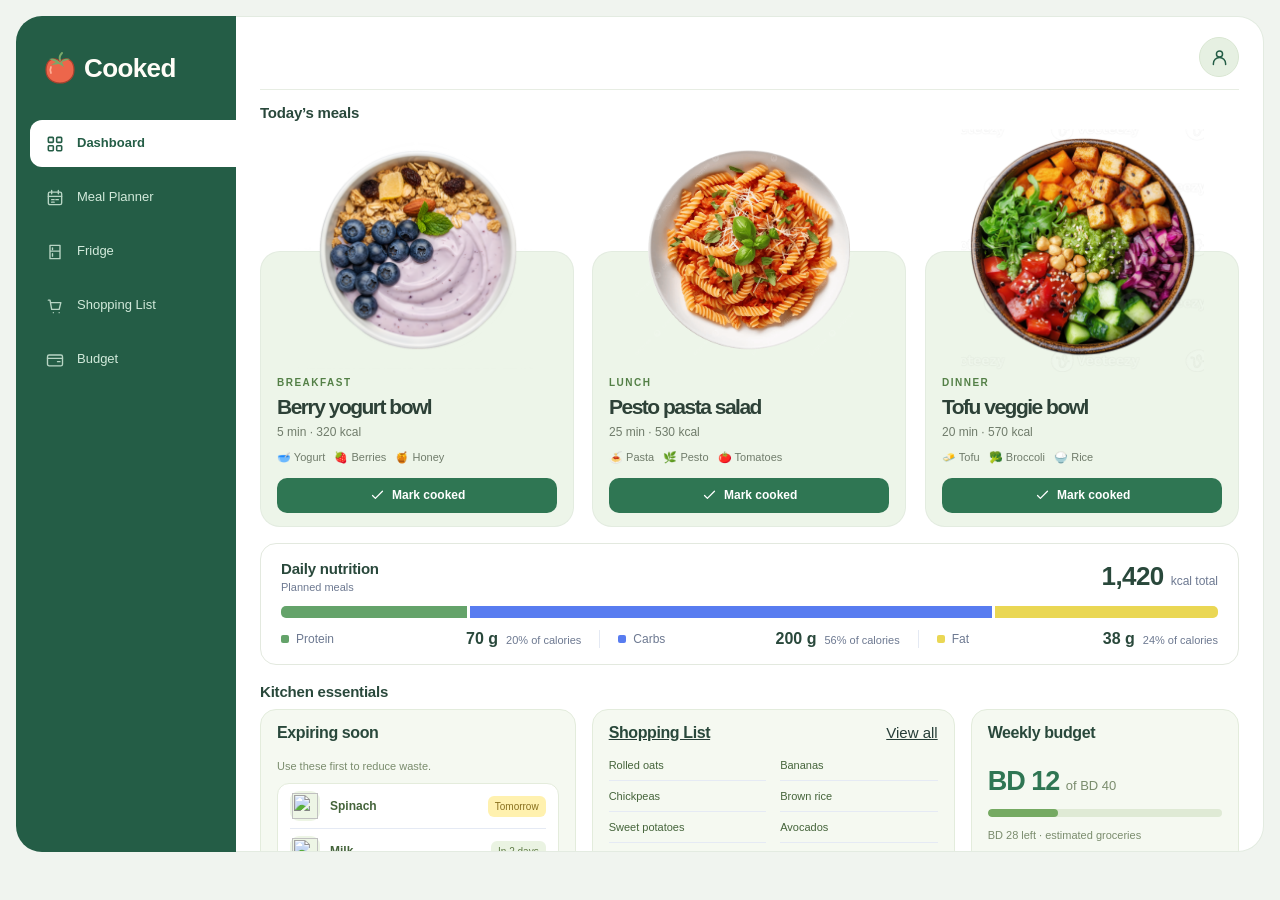
==== pages/Cooked.html @ db5027b0 "Add Cooked HTML prototype" ====
﻿<!DOCTYPE html>
<html lang="en"><head><meta charset="utf-8"/><meta content="width=device-width,initial-scale=1" name="viewport"/><title>Cooked &middot; Your meal planner</title><style>
*{box-sizing:border-box}body{margin:0;background:#ffe6a0;color:#183d2c;font-family:Arial,Helvetica,sans-serif;font-size:15px}button,input,a{font:inherit}button,a{ -webkit-tap-highlight-color:transparent}button{cursor:pointer}button:focus-visible,a:focus-visible,input:focus-visible{outline:3px solid #a4472e;outline-offset:4px}button{border:0;color:inherit}a{color:inherit}.shell{min-height:100vh;display:grid;grid-template-columns:190px 1fr;max-width:1640px;margin:auto;padding:24px 24px 24px 0}.sidebar{padding:25px 16px;display:flex;flex-direction:column;gap:45px}.logo{width:145px;height:auto;mix-blend-mode:multiply}.nav{display:grid;gap:10px}.nav a{text-decoration:none;padding:15px 18px;display:flex;align-items:center;gap:14px;border-radius:18px;color:#4d624f}.nav a.active{background:#ff694a;color:white}.nav svg{width:21px;height:21px;fill:none;stroke:currentColor;stroke-width:1.7;stroke-linecap:round;stroke-linejoin:round}.foot{margin-top:auto;padding:25px 18px;font-size:12px;color:#6f745c;line-height:1.6}.main{background:#fffcf5;border-radius:35px;padding:32px 38px;min-width:0}.top{display:flex;justify-content:space-between;align-items:center;gap:20px}.search{background:#f6f1e6;border:1px solid #eee6d6;padding:14px 20px;border-radius:30px;width:min(480px,70%);color:#354c3c}.profile{background:#f1ead9;border-radius:50%;width:42px;height:42px;font-weight:bold}.heading{display:flex;align-items:center;justify-content:space-between;margin:30px 0 24px;gap:15px}h1{font-family:Georgia,serif;font-size:62px;margin:0;letter-spacing:-2px;line-height:1}h2{font-size:22px;margin:0 0 20px;letter-spacing:-.5px}.primary{background:#fa6547;color:#fff;padding:15px 23px;border-radius:25px;font-weight:700}.date{font-size:13px;color:#7b8069;margin-top:12px}.content{display:grid;grid-template-columns:minmax(0,1fr) 260px;gap:24px}.meals{display:grid;grid-template-columns:repeat(3,minmax(0,1fr));gap:16px;padding-top:20px}.meal{border-radius:25px;background:#fce0d1;padding:0 18px 20px;min-width:0;transition:transform .2s}.meal:hover{transform:translateY(-4px)}.meal:nth-child(2){background:#e8efcb}.meal:nth-child(3){background:#fff0bf}.meal img{width:100%;aspect-ratio:1;object-fit:cover;border-radius:50%;margin-top:-20px;border:7px solid #fffdf7;box-shadow:0 7px 12px #183d2c15}.type{font-size:11px;font-weight:800;letter-spacing:1.2px;color:#a1442d;margin-top:22px}.meal h3{font-size:23px;letter-spacing:-.6px;margin:9px 0 10px;line-height:1.1;min-height:50px}.meta{font-size:13px;color:#66715d}.actions{display:flex;gap:7px;margin-top:24px;flex-wrap:wrap}.actions button{padding:10px 11px;background:#fffaf1;border-radius:18px;font-size:12px}.actions .cook{background:#fa6547;color:#fff;flex:1}.actions .cook.done{background:#416e4f}.rail{padding-top:0}.note{background:#f6f0e2;padding:22px;border-radius:24px;margin-bottom:20px}.note h2{font-size:20px}.expiry{display:flex;justify-content:space-between;gap:9px;align-items:center;background:#fffcf5;border-radius:16px;padding:16px 14px;margin-top:12px;font-size:14px}.expiry strong{display:block;color:#b54c33;font-size:12px;margin-top:5px}.ingredient{width:34px;height:34px;object-fit:contain}.budget{font-size:30px;font-weight:bold;margin:18px 0}.budget small{font-size:15px;font-weight:400}.budget span{color:#f16343}.progress{height:11px;background:#e5d9bd;border-radius:20px;overflow:hidden}.progress div{width:30%;height:100%;background:#f77753;border-radius:20px}.muted{color:#7b8069;font-size:13px}.listbutton{width:100%;background:none;text-align:left;display:flex;justify-content:space-between;padding:0;align-items:center}.listbutton strong{font-size:20px}.nutrition{margin:27px 0 30px;padding:20px 0;display:flex;align-items:center;justify-content:space-between;gap:15px;border-top:1px solid #e9e0cd;border-bottom:1px solid #e9e0cd;flex-wrap:wrap}.nutrition span{font-size:14px;color:#65765d}.nutrition b{font-size:17px;color:#284a35}.weekheader{display:flex;align-items:center;justify-content:space-between;margin-bottom:17px}.weekheader h2{margin:0}.weekheader button{background:#f1ead7;padding:9px 15px;border-radius:20px}.week{display:grid;grid-template-columns:repeat(7,1fr);gap:10px}.day{border-radius:20px;background:#f6f0e2;padding:15px 6px 10px;text-align:center}.day:hover{background:#f5dfc6}.day.selected{background:#fb7052;color:white}.day b{display:block;font-size:13px}.day span{display:block;font-size:23px;margin:7px}.day img{width:54px;height:54px;border-radius:50%;object-fit:cover;border:3px solid #fff8eb}.day em{display:block;font-style:normal;font-size:10px;margin:6px 0 0;min-height:12px}.source{font-size:11px;color:#808673;margin-top:25px}.source a{text-underline-offset:3px}.toast{position:fixed;bottom:25px;left:50%;transform:translateX(-50%);background:#244a35;color:white;padding:15px 24px;border-radius:16px;box-shadow:0 5px 30px #0002;z-index:5;display:none}dialog{border:0;border-radius:25px;padding:30px;max-width:440px;width:90%;color:#183d2c;background:#fffaf0}dialog::backdrop{background:#193b2d66}dialog ul{padding-left:20px;line-height:2.4}dialog button{padding:10px 20px;border-radius:20px;background:#e3ebd7} .hidden{display:none!important}
@media(min-width:1500px){.main{padding:40px 50px}.meal h3{font-size:27px}.content{grid-template-columns:minmax(0,1fr) 300px}.meal{padding:0 23px 24px}}
@media(max-width:1150px){.shell{grid-template-columns:155px 1fr}.sidebar{padding-left:10px}.logo{width:130px}.nav a{padding:13px 9px;gap:9px}.main{padding:25px}.content{grid-template-columns:1fr}.rail{display:grid;grid-template-columns:1fr 1fr;gap:16px;margin-top:22px}.note{margin:0}.rail .note:last-child{grid-column:1/-1}h1{font-size:52px}}
@media(max-width:700px){.shell{display:block;padding:0}.sidebar{padding:17px;gap:14px}.logo{width:125px}.nav{display:flex;overflow-x:auto;gap:5px}.nav a{flex:none;padding:9px 12px;font-size:12px}.nav svg{display:none}.foot{display:none}.main{border-radius:25px 25px 0 0;padding:23px 18px}.heading{margin:25px 0}h1{font-size:42px}.primary{font-size:12px;padding:13px}.meals{gap:10px}.meal{padding:0 10px 15px;border-radius:18px}.meal img{border-width:4px}.meal h3{font-size:17px;min-height:39px}.type{font-size:9px;margin-top:14px}.meta{font-size:11px}.actions{margin-top:16px;gap:5px}.actions button{padding:9px 7px;font-size:10px}.nutrition{gap:12px;padding:16px 0}.nutrition strong{width:100%}.nutrition span{font-size:12px}.nutrition b{font-size:14px}.week{gap:5px}.day{border-radius:13px;padding:11px 2px}.day b{font-size:10px}.day img{width:32px;height:32px;border-width:2px}.day span{font-size:18px;margin:6px 0}.day em{font-size:8px}.rail{gap:10px}.note{padding:17px}.note h2{font-size:17px}.expiry{font-size:12px;padding:12px 9px}.ingredient{width:25px}.budget{font-size:25px}.search{font-size:13px}.weekheader h2{font-size:18px}}
@media(prefers-reduced-motion:reduce){*{transition:none!important}}
</style><style>
body{background:#e7ece5}.shell{height:100vh;min-height:0;grid-template-columns:175px 1fr;padding:18px 18px 18px 0;max-width:1600px}.sidebar{padding:22px 15px;gap:35px}.main{padding:28px 34px;background:#fffdf8;border-radius:30px;display:flex;flex-direction:column;overflow:hidden}.heading{margin:0 0 20px}.heading h1{font-size:52px}.heading .date{margin-top:10px}.primary{background:#47735a;padding:14px 24px}.content{grid-template-columns:minmax(0,1fr) 255px;gap:25px;min-height:0;flex:1}.content>section{display:flex;flex-direction:column;min-height:0}.meals{flex:1;min-height:0;align-items:stretch;padding-top:12px}.meal{background:#f5e0d7;padding:0 17px 17px;display:flex;flex-direction:column}.meal:nth-child(2){background:#e6eddc}.meal:nth-child(3){background:#e4e9ee}.meal:hover{transform:none}.meal img{height:clamp(110px,23vh,230px);width:100%;aspect-ratio:auto;object-fit:cover;border-radius:50%;margin-top:-12px;box-shadow:none;border:5px solid #fffdf8}.type{margin-top:16px}.meal h3{font-size:clamp(18px,1.7vw,26px);min-height:0;line-height:1.1;margin:9px 0}.actions{margin-top:auto;padding-top:18px;display:flex;align-items:center;gap:8px;flex-wrap:nowrap}.actions svg{height:17px;width:17px;stroke:currentColor;fill:none;stroke-width:1.8;stroke-linecap:round;stroke-linejoin:round;flex-shrink:0}.swap{padding:9px;background:#fffaf4;border-radius:15px;display:flex}.actions .cook{padding:10px 9px;border-radius:18px;font-size:11px;display:flex;align-items:center;justify-content:center;gap:6px;background:#47735a;white-space:nowrap}.nutrition{margin:19px 0;padding:16px 0;gap:10px}.weekheader{margin-bottom:12px}.weekheader h2{font-size:20px}.weekheader>div{background:none;padding:0;font-size:12px;color:#47735a}.day{padding:12px 4px 8px;background:#f0f2ec;border-radius:17px}.day.selected{background:#47735a;color:white}.day:hover{background:#f0f2ec}.day.selected:hover{background:#47735a}.day span{font-size:21px;margin:4px}.day img{width:47px;height:47px;border-color:#fffdf8}.day em{margin-top:3px}.note{background:#f0f2ec;padding:22px}.expiry{background:#fffdf8}.progress{background:#dbe3d5}.progress div{background:#77947b}.budget span{color:#47735a}.source{margin-top:15px;font-size:10px}.navitem{display:flex;align-items:center;gap:12px;padding:13px 14px;color:#566b5a;border-radius:15px;font-size:14px}.navitem.active{background:#47735a;color:#fff}.navitem svg{width:21px;height:21px;fill:none;stroke:currentColor;stroke-width:1.7;stroke-linecap:round;stroke-linejoin:round}.rail{display:block}.listbutton{display:flex}.budget{margin:16px 0} .logo{width:140px}button,a{cursor:default}
@media(min-width:1000px) and (max-height:780px){.shell{padding-top:12px;padding-bottom:12px}.main{padding:22px 28px}.heading{margin-bottom:15px}.heading h1{font-size:44px}.meal img{height:21vh}.type{margin-top:12px}.meal h3{font-size:21px}.nutrition{margin:14px 0;padding:13px 0}.day{padding:9px 3px 6px}.day img{width:37px;height:37px}.note{padding:18px;margin-bottom:15px}.note h2{font-size:19px;margin-bottom:12px}.expiry{padding:12px;margin-top:10px}.source{margin-top:10px}.actions{padding-top:12px}.day em{min-height:10px}.weekheader h2{font-size:18px}}
@media(max-width:1000px){.shell{grid-template-columns:145px 1fr;height:auto;min-height:100vh}.content{grid-template-columns:1fr}.rail{display:grid;grid-template-columns:1fr 1fr;gap:14px;margin-top:20px}.rail .note:last-child{grid-column:1/-1}.note{margin:0}.meal img{height:160px}.meals{flex:none}.main{overflow:visible}.navitem{font-size:12px;padding:12px 6px}.logo{width:125px}}
@media(max-width:700px){.shell{display:block;padding:0}.sidebar{padding:15px;gap:15px}.nav{display:flex}.navitem{flex:none;padding:9px 12px}.navitem svg{display:none}.main{padding:22px 16px}.heading h1{font-size:40px}.primary{padding:12px 16px;font-size:12px}.meal{padding:0 10px 13px}.meal img{height:100px}.meal h3{font-size:17px}.actions{gap:4px;flex-wrap:wrap}.actions .cook{font-size:9px;padding:8px 6px}.swap{padding:7px}.actions svg{width:13px;height:13px}.nutrition strong{width:100%}.day img{width:30px;height:30px}.day b{font-size:10px}.weekheader h2{font-size:16px}.note{padding:17px}}
</style><style id="plate-card-layout">
.meals{padding-top:0}
.meal{--card-color:#f5e0d7;--card-padding:17px;container-type:inline-size;position:relative;isolation:isolate;background:transparent;padding:0 var(--card-padding) 17px}
.meal:nth-child(2){--card-color:#e6eddc;background:transparent}
.meal:nth-child(3){--card-color:#e4e9ee;background:transparent}
.meal::before{content:"";position:absolute;z-index:-1;inset:min(calc(50cqw - var(--card-padding)),115px) 0 0;background:var(--card-color);border-radius:inherit;pointer-events:none}
.meal img{display:block;align-self:center;flex-shrink:0;width:100%;max-width:230px;height:auto;aspect-ratio:1;object-fit:contain;border:0;border-radius:0;box-shadow:none;margin:0}
@media(max-width:700px){.meal{--card-padding:10px;padding-bottom:13px}}
</style><style id="compact-meal-layout">
.meals{flex:0 0 auto;align-items:start}
.meal{height:100%}
.meal .type{margin-top:8px}
.meal h3{margin:7px 0}
.meal .actions{margin-top:14px;padding-top:0}
</style><style id="sidebar-refinement">
.shell{grid-template-columns:210px minmax(0,1fr);gap:18px;padding:18px}
.sidebar{background:#203e32;color:#eaf0e8;border-radius:26px;padding:26px 14px 22px;gap:0;min-width:0;box-shadow:0 8px 24px #183d2c0a}
.sidebar-brand{margin:0 12px 36px;padding:13px 12px;background:#fffaf0;border-radius:16px;display:flex;align-items:center;justify-content:center}
.sidebar .logo{display:block;width:132px;max-width:100%;height:auto;mix-blend-mode:normal}
.sidebar-section-label{color:#a5b9ab;font-size:10px;font-weight:700;letter-spacing:1.7px;padding:0 16px;margin-bottom:14px}
.sidebar .nav{display:grid;gap:7px}
.sidebar .navitem{position:relative;display:flex;align-items:center;gap:12px;min-height:47px;padding:13px 15px;border-radius:12px;color:#c9d6cc;font-size:13px;font-weight:500;line-height:1.3;white-space:nowrap;transition:background .18s,color .18s}
.sidebar .navitem svg{display:block;width:20px;height:20px;flex:0 0 20px;stroke-width:1.65;opacity:.85}
.sidebar .navitem:hover{background:#ffffff0c;color:#fffaf0}
.sidebar .navitem.active{background:#dfe9d8;color:#203e32;font-weight:700;box-shadow:0 3px 8px #10291d14}
.sidebar .navitem.active svg{opacity:1;stroke-width:1.9}
.sidebar-bottom{display:flex;align-items:center;gap:9px;margin-top:auto;padding:22px 12px 0;border-top:1px solid #ffffff15;color:#a5b9ab;font-size:11px;letter-spacing:.1px}
.sidebar-status-dot{width:6px;height:6px;border-radius:50%;background:#a8c29a;flex-shrink:0}
@media(max-width:1100px) and (min-width:701px){.shell{grid-template-columns:190px minmax(0,1fr);gap:14px;padding:14px}.sidebar{padding-left:10px;padding-right:10px}.sidebar .navitem{padding-left:12px;padding-right:12px}}
@media(max-width:700px){.shell{display:block;padding:10px}.sidebar{padding:18px 14px 14px;border-radius:22px;margin-bottom:12px}.sidebar-brand{align-self:flex-start;margin:0 0 17px;padding:9px 12px;border-radius:11px}.sidebar .logo{width:112px}.sidebar-section-label,.sidebar-bottom{display:none}.sidebar .nav{display:flex;gap:6px;overflow-x:auto;padding-bottom:3px;scrollbar-width:thin;scrollbar-color:#557061 transparent}.sidebar .navitem{min-height:40px;padding:10px 12px;font-size:12px;gap:8px}.sidebar .navitem svg{display:block;width:17px;height:17px;flex-basis:17px}.main{border-radius:24px}}
</style><style id="green-craft-theme">
:root{--forest:#244934;--ink:#294b36;--sage:#dce6cc;--paper:#f5f7ec;--hand:"Segoe Print","Bradley Hand","Comic Sans MS",cursive}
body{color:var(--ink);background-color:#cbd8bc;background-image:radial-gradient(#42603a12 .7px,transparent .7px);background-size:6px 6px}
.main{background-color:var(--paper);background-image:radial-gradient(#45623a0b .65px,transparent .65px);background-size:5px 5px;border:1px solid #49654225;border-radius:30px 25px 34px 23px;box-shadow:0 5px 0 #60794c12}
h1,h2,.meal h3,.weekheader h2,.listbutton strong{font-family:var(--hand);font-weight:700;letter-spacing:-.7px}
.heading h1{font-size:47px;line-height:1.3;position:relative;display:inline-block}
.heading h1::after{content:"";position:absolute;left:0;right:-8px;bottom:1px;height:6px;background:#a6bf89;opacity:.65;border-radius:65% 30% 55% 45%;transform:rotate(-2deg)}
.heading .date{color:#6b7d60;margin-top:8px}
.primary{background:#3e6545;color:#fffef2;border:1px solid #294b36;border-radius:18px 23px 17px 22px;font-family:var(--hand);font-size:14px;padding:11px 21px;box-shadow:2px 3px 0 #b9cba4;transform:rotate(-1deg)}
.meal{--card-color:#e0e9cb;border-radius:24px 30px 22px 29px}
.meal:nth-child(2){--card-color:#d1dfbd;border-radius:30px 22px 28px 24px}
.meal:nth-child(3){--card-color:#dbe7d7;border-radius:22px 28px 25px 31px}
.meal::before{border:1px solid #57744540;box-shadow:2px 3px 0 #5673430d}
.meal .type{color:#4e6a3c;font-size:10px;letter-spacing:1.8px}
.meal h3{font-size:clamp(19px,1.65vw,25px);line-height:1.4;color:#284a32}
.meta,.muted,.nutrition span{color:#66775b}
.actions .cook{background:#446b47;color:#fffef2;border:1px solid #365b38;border-radius:16px 20px 15px 19px}
.actions .swap{background:#f4f7e8;color:#436240;border:1px solid #73935b55;border-radius:12px 15px 11px 16px}
.nutrition{border-top:1px solid #91a77c;border-bottom:1px solid #91a77c}
.nutrition strong{font-family:var(--hand);font-size:16px}.nutrition b{color:#345735}
.weekheader h2{font-size:21px}.weekheader>div{color:#577542}
.day{background:#e5ecd8;border:1px solid #70875d38;border-radius:16px 20px 15px 19px;color:#45613b}
.day:nth-child(even){border-radius:20px 15px 19px 16px}
.day span{font-family:var(--hand);font-weight:700}
.day.selected,.day.selected:hover{background:#476b43;border:1px solid #365837;box-shadow:2px 3px 0 #b6c9a0;transform:rotate(-2deg)}
.day:hover{background:#d8e4c9}.day img{border-color:#f3f7e9}
.note{background:#e7edd9;border:1px solid #748c5c35;border-radius:22px 28px 20px 26px;box-shadow:2px 3px 0 #55754009}
.note h2{font-size:21px}.note:nth-child(2){background:#dfe8ce;border-radius:27px 21px 26px 20px}
.expiry{background:#f4f7e9;border:1px solid #9bad86;border-radius:13px 17px 12px 16px}
.expiry strong{color:#657a3e}.budget,.budget span{color:#3d603b}.budget small{color:#6b7d5d}
.progress{background:#c6d6b2}.progress div{background:#678b50}
.listbutton strong{font-size:20px}.listbutton>span{color:#617c4b;font-size:12px}
.source{color:#849173}
.sidebar{background:#254532;border:1px solid #1d392a;border-radius:26px 22px 29px 23px}
.sidebar-brand{background:#f4f5e5;border:1px solid #d8dfc2;border-radius:13px 18px 12px 17px;transform:rotate(-2deg)}
.sidebar .navitem.active{background:#dbe8c6;border-radius:12px 16px 11px 15px;color:#294b31}
.sidebar-section-label{color:#b1c49e}.sidebar-bottom{font-family:var(--hand);color:#b6c9a5;font-size:12px}
@media(max-width:700px){.heading h1{font-size:37px}.primary{font-size:12px;padding:10px 14px}.meal h3{font-size:17px}.meal .type{font-size:9px;letter-spacing:1px}.weekheader h2{font-size:17px}.note h2,.listbutton strong{font-size:18px}.nutrition strong{font-size:15px}}
</style><style id="bottom-summary-layout">
.content{grid-template-columns:minmax(0,1fr);flex:0 0 auto;gap:4px}
.content>.rail{display:grid;grid-template-columns:repeat(3,minmax(0,1fr));gap:18px;margin-top:0;padding-top:0;align-items:stretch}
.rail .note,.rail .note:last-child{grid-column:auto;margin:0;min-width:0}
.rail .note{padding:20px}
.rail .note h2{margin-bottom:14px}
.rail .listbutton{gap:12px;flex-wrap:wrap}
.shell{height:auto;min-height:100vh}
.main{overflow:visible}
@media(max-width:700px){.content>.rail{grid-template-columns:minmax(0,1fr);gap:12px}.rail .note{padding:18px}.nutrition{margin-bottom:16px}}
</style><style id="clean-logo-layout">
.sidebar-brand{align-self:stretch;display:flex;align-items:center;justify-content:center;margin:0 8px 30px;padding:15px 10px;background:#f5f7ec;border:0;border-radius:12px;box-shadow:none;transform:none;overflow:hidden}
.sidebar-brand::before,.sidebar-brand::after{content:none}
.sidebar .logo{display:block;width:140px;max-width:100%;height:auto;margin:0;padding:0;border:0;border-radius:0;background:transparent;box-shadow:none;transform:none;mix-blend-mode:multiply}
@media(max-width:700px){.sidebar-brand{align-self:flex-start;margin:0 0 16px;padding:11px 14px;border-radius:10px}.sidebar .logo{width:120px}}
</style><style id="modern-green-theme">
:root{--forest:#244b38;--ink:#253c30;--sage:#e4eddd;--paper:#fbfcf8;--hand:"Segoe UI",Arial,sans-serif}
body{font-family:"Segoe UI",Arial,sans-serif;background:#e8eee4;background-image:none;color:#253c30;-webkit-font-smoothing:antialiased}
.main{background:#fbfcf8;background-image:none;border:1px solid #dfe7da;border-radius:26px;box-shadow:none}
h1,h2,.meal h3,.weekheader h2,.listbutton strong,.nutrition strong,.primary,.day span{font-family:inherit;letter-spacing:-.5px}
.heading h1{font-size:44px;font-weight:650;line-height:1.15;letter-spacing:-1.8px}
.heading h1::after{content:none}
.heading .date{font-size:13px;color:#7a877b;margin-top:10px}
.primary{background:#365e43;color:#fff;border:0;border-radius:12px;box-shadow:none;transform:none;padding:13px 20px;font-size:13px;font-weight:600;letter-spacing:0}
.meal,.meal:nth-child(2),.meal:nth-child(3){border-radius:20px}
.meal{--card-color:#edf1e3}.meal:nth-child(2){--card-color:#e2eddd}.meal:nth-child(3){--card-color:#e6eee7}
.meal::before{border:1px solid #3e604315;box-shadow:none}
.meal .type{font-size:10px;font-weight:700;letter-spacing:1.5px;color:#6c8064;margin-top:12px}
.meal h3{font-size:clamp(20px,1.8vw,27px);font-weight:600;line-height:1.2;letter-spacing:-.7px;margin:9px 0 11px;color:#263e2d}
.meta{font-size:12px;color:#73806e}
.meal .actions{margin-top:20px;gap:8px}
.actions .cook{background:#365e43;border:0;border-radius:10px;font-size:12px;font-weight:600;padding:11px 12px}
.actions .swap{background:#ffffffb3;border:1px solid #3e604314;border-radius:10px;padding:10px}
.nutrition{border-top:1px solid #e1e7dc;border-bottom:1px solid #e1e7dc;padding:18px 0;margin:22px 0}
.nutrition strong{font-size:14px;font-weight:600;letter-spacing:0}.nutrition span{font-size:12px;color:#7a8675}.nutrition b{font-size:16px;color:#3b543a;font-weight:600}
.note,.note:nth-child(2){background:#f1f4eb;border:1px solid #e0e7d8;border-radius:18px;box-shadow:none}
.rail .note{padding:22px}.note h2,.listbutton strong{font-size:18px;font-weight:600;letter-spacing:-.4px;color:#304b34}
.expiry{background:#fbfcf8;border:1px solid #e5eadf;border-radius:11px;padding:13px 14px;font-size:13px}
.expiry strong{font-size:11px;font-weight:500;color:#6b8253;margin-top:4px}
.budget{font-size:30px;letter-spacing:-1px;font-weight:650}.budget span{color:#365e43}.budget small{font-size:13px;letter-spacing:0;color:#7a8771}
.progress{height:8px;background:#dce5d2}.progress div{background:#7d9a65}.muted{font-size:12px;color:#7a8771}
.listbutton>span{color:#708464;font-size:12px}
.sidebar{background:#234333;border:0;border-radius:24px;box-shadow:none}
.sidebar .navitem{font-size:13px;font-weight:500;border-radius:10px;letter-spacing:0}
.sidebar .navitem.active{background:#dce9d2;border-radius:10px;box-shadow:none;font-weight:600}
.sidebar-section-label{font-size:9px;letter-spacing:1.6px;color:#91ab96}
.sidebar-brand{background:#fbfcf8;border-radius:10px;transform:none;box-shadow:none;border:0}
@media(max-width:700px){.heading h1{font-size:34px;letter-spacing:-1px}.primary{font-size:12px;padding:11px 14px}.meal h3{font-size:17px;letter-spacing:-.4px}.meal .type{font-size:9px;letter-spacing:.8px}.meta{font-size:11px}.actions .cook{font-size:10px;padding:9px 7px}.actions .swap{padding:8px}.meal .actions{margin-top:16px;gap:5px}.nutrition strong{font-size:13px}.rail .note{padding:18px}.main{border-radius:22px}}
</style><style id="desktop-dashboard-polish">
.shell{width:100%;max-width:1600px;height:100dvh;min-height:700px;grid-template-columns:200px minmax(0,1fr);padding:16px;gap:16px}
.main{padding:24px 28px;overflow:auto;min-height:0}
.heading{align-items:center;margin:0 0 20px;flex-shrink:0}
.welcome-eyebrow{margin:0 0 7px;font-size:10px;font-weight:700;letter-spacing:1.6px;color:#7a8d70}
.heading h1{font-size:32px;letter-spacing:-1px;line-height:1.2}
.welcome-message{margin:8px 0 0;font-size:13px;color:#7a877b}
.heading .date{margin:0;font-size:12px;white-space:nowrap}
.content{gap:16px;flex:0 0 auto}.content>section{min-width:0}
.meals{gap:18px}.meal{padding-bottom:16px}
.meal img{max-width:clamp(140px,18vh,180px)}
.meal::before{top:min(calc(50cqw - var(--card-padding)),clamp(70px,9vh,90px))}
.meal h3{font-size:22px;margin:8px 0}.meal .type{margin-top:8px}.meal .actions{margin-top:16px}
.nutrition{display:block;border:0;padding:0;margin:20px 0 0}
.nutrition-heading{display:flex;align-items:baseline;justify-content:space-between;gap:12px;margin-bottom:10px}
.nutrition-heading strong{font-size:14px;font-weight:600;color:#304b34}
.nutrition-heading>span{font-size:11px;color:#8a9584}
.nutrition-stats{display:grid;grid-template-columns:repeat(4,minmax(0,1fr));gap:12px}
.nutrition-stat{padding:14px 18px;border:1px solid #e0e8d8;border-radius:14px;background:#f0f4e9}
.nutrition-stat:first-child{background:#e3edda;border-color:#d7e3cb}
.nutrition .stat-label{display:flex;align-items:center;gap:7px;font-size:11px;font-weight:500;color:#6a7d61}
.stat-dot{width:7px;height:7px;border-radius:50%;background:#466b3e}.stat-dot.protein{background:#7d9c67}.stat-dot.fat{background:#abb77f}.stat-dot.carbs{background:#7b9b8c}
.stat-value{display:flex;align-items:baseline;gap:6px;margin-top:6px}
.nutrition .stat-value b{font-size:27px;font-weight:650;line-height:1.15;letter-spacing:-.7px;color:#2e4c32}
.nutrition .stat-value span{font-size:12px;color:#7d8a73}
.content>.rail{gap:16px}.rail .note{padding:18px}.rail .note h2{font-size:16px;margin-bottom:12px}
.rail .note:first-child{display:grid;grid-template-columns:repeat(2,minmax(0,1fr));gap:10px;align-content:start}
.rail .note:first-child h2{grid-column:1/-1;margin:0}
.expiry{margin:0;padding:12px 10px;gap:8px;justify-content:flex-start;border-style:solid}.ingredient{width:28px;height:28px}
.budget{margin:12px 0;font-size:27px}.note .muted{margin-bottom:0;font-size:11px}
@media(min-width:1001px) and (max-height:760px){.main{padding:20px 24px}.heading{margin-bottom:16px}.meal img{max-width:140px}.meal::before{top:min(calc(50cqw - var(--card-padding)),70px)}.meal h3{font-size:20px}.nutrition{margin-top:16px}.nutrition-stat{padding:12px 16px}.content{gap:14px}}
@media(max-width:1100px) and (min-width:1001px){.shell{grid-template-columns:180px minmax(0,1fr)}.rail .note:first-child{grid-template-columns:1fr}.rail .note:first-child h2{grid-column:auto}.expiry{padding:8px}.meal h3{font-size:20px}}
@media(max-width:1000px){.shell{height:auto;min-height:100vh;grid-template-columns:180px minmax(0,1fr)}.heading{align-items:flex-start;flex-wrap:wrap;gap:12px}.content>.rail{grid-template-columns:1fr}.rail .note:first-child{grid-template-columns:repeat(2,minmax(0,1fr))}.nutrition-stat{padding:12px}.nutrition .stat-value b{font-size:23px}.main{padding:22px}}
@media(max-width:700px){.shell{display:block;padding:10px}.main{padding:20px 16px}.heading h1{font-size:28px}.heading .date{font-size:11px}.meals{gap:10px}.meal h3{font-size:17px}.meal img{max-width:140px}.nutrition-stats{grid-template-columns:repeat(2,minmax(0,1fr));gap:10px}.nutrition-heading{align-items:flex-start;flex-direction:column;gap:3px}.nutrition-heading strong{width:auto}.content>.rail{gap:12px}}
</style><style id="connected-dashboard-tab">
@media(min-width:701px){
.shell{gap:0}
.sidebar{border-radius:24px 0 0 24px;padding-right:0}
.sidebar-brand{margin-right:22px}
.sidebar .nav{overflow:visible}
.sidebar .navitem{margin-right:14px}
.sidebar .navitem.active{margin-right:-1px;padding-right:29px;background:#fbfcf8;color:#294b31;border-radius:12px 0 0 12px;box-shadow:none;z-index:1}
.main{border-left:0;border-radius:0 26px 26px 0}
}
@media(min-width:701px) and (max-width:1100px){.sidebar{padding-right:0}.sidebar-brand{margin-right:18px}.sidebar .navitem{margin-right:10px}.sidebar .navitem.active{margin-right:-1px;padding-right:23px}}
</style><style id="expiry-card-refinement">
.rail .note.expiry-card:first-child{display:block;background:#f3f6ee;padding:18px;border:1px solid #dfe7d7;border-radius:18px}
.expiry-header{display:flex;align-items:center;justify-content:space-between;gap:12px}
.rail .expiry-card:first-child .expiry-header h2{margin:0;font-size:16px;font-weight:600;letter-spacing:-.3px}
.expiry-count{padding:4px 8px;background:#e5eddd;border-radius:6px;color:#6a7f5c;font-size:10px;font-weight:600;white-space:nowrap}
.expiry-subtitle{margin:6px 0 13px;color:#839077;font-size:11px;line-height:1.4}
.expiry-list{padding:0 12px;background:#fcfdf9;border:1px solid #e6ecdf;border-radius:12px}
.expiry-row{display:flex;align-items:center;gap:10px;padding:9px 0;min-width:0}
.expiry-row+.expiry-row{border-top:1px solid #edf1e7}
.expiry-image{display:flex;align-items:center;justify-content:center;width:34px;height:34px;flex:0 0 34px;border-radius:9px;background:#eef3e7}
.expiry-image .ingredient{width:26px;height:26px;object-fit:contain}
.expiry-name{font-size:12px;font-weight:600;color:#3a5234}
.expiry-badge{margin-left:auto;display:inline-flex;align-items:center;gap:5px;font-size:10px;font-weight:500;white-space:nowrap;color:#718060;background:#edf3e5;padding:5px 7px;border-radius:6px}
.expiry-badge.urgent{color:#957032;background:#fbf0d9}
.expiry-badge.urgent>span{width:4px;height:4px;border-radius:50%;background:#b38a44}
@media(min-width:1001px) and (max-width:1200px){.rail .note.expiry-card:first-child{padding:15px}.expiry-list{padding:0 9px}.expiry-row{gap:7px}.expiry-badge{font-size:9px;padding:5px}.expiry-image{width:28px;height:28px;flex-basis:28px}}
</style><style id="fitness-and-shopping">
.nutrition.fitness-nutrition{display:grid;grid-template-columns:minmax(130px,.85fr) 146px minmax(300px,2fr);align-items:center;gap:24px;background:#1e3026;border:1px solid #294333;border-radius:20px;padding:18px 24px;margin:18px 0 0;color:#f4f8ef}
.fitness-intro{display:flex;flex-direction:column;gap:6px}.fitness-intro strong{font-size:16px;color:#f4f8ef;font-weight:650}.nutrition .fitness-intro>span{font-size:11px;color:#a0b29f}.fitness-intro p{font-size:11px;color:#80967f;margin:12px 0 0}
.fitness-rings{position:relative;width:146px;height:146px}.fitness-rings svg{width:100%;height:100%;display:block}.ring-total{position:absolute;inset:0;display:flex;flex-direction:column;align-items:center;justify-content:center;gap:2px}.nutrition .ring-total b{font-size:24px;font-weight:700;letter-spacing:-.8px;color:#fff}.nutrition .ring-total span{font-size:10px;color:#aebda9}
.fitness-macros{display:grid;grid-template-columns:repeat(3,minmax(0,1fr));gap:14px}.nutrition .macro-label{color:var(--macro);font-size:12px;font-weight:600}.fitness-macro>div{display:flex;align-items:baseline;gap:4px;margin-top:5px}.nutrition .fitness-macro b{color:var(--macro);font-size:32px;font-weight:650;letter-spacing:-1px;line-height:1.15}.nutrition .fitness-macro>div>span{color:var(--macro);font-size:14px}.fitness-macro small{display:block;margin-top:6px;color:#9eaf99;font-size:10px}.macro-caption{grid-column:1/-1;color:#82977f;font-size:10px;margin:2px 0 0}
.shopping-header{display:flex;align-items:center;justify-content:space-between;gap:10px}.rail .shopping-header h2{margin:0}.shopping-count{font-size:10px;color:#6e825f;background:#e5eddd;border-radius:6px;padding:4px 8px}.shopping-items{display:grid;margin-top:10px}.shopping-items label{display:flex;align-items:center;gap:9px;padding:6px 0;color:#4a6040;font-size:12px;cursor:pointer}.shopping-items label+label{border-top:1px solid #e3eadb}.shopping-items input{appearance:none;width:14px;height:14px;margin:0;border:1.5px solid #a5b599;border-radius:4px;background:#fcfdf8;cursor:pointer;display:grid;place-content:center;flex-shrink:0}.shopping-items input:checked{background:#426b43;border-color:#426b43}.shopping-items input:checked::after{content:"";width:6px;height:3px;border-left:1.5px solid white;border-bottom:1.5px solid white;transform:rotate(-45deg) translateY(-1px)}.shopping-items input:checked+span{text-decoration:line-through;color:#8a9880}
@media(min-width:1001px) and (max-height:800px){.nutrition.fitness-nutrition{padding:13px 20px;gap:20px;grid-template-columns:minmax(120px,.85fr) 120px minmax(280px,2fr)}.fitness-rings{width:120px;height:120px}.nutrition .ring-total b{font-size:21px}.nutrition .fitness-macro b{font-size:29px}}
@media(max-width:1100px){.nutrition.fitness-nutrition{grid-template-columns:120px minmax(0,1fr);gap:16px;padding:18px}.fitness-intro{grid-column:1/-1;flex-direction:row;align-items:baseline;justify-content:space-between}.fitness-intro p{display:none}.fitness-rings{width:120px;height:120px}.fitness-macros{gap:10px}.nutrition .fitness-macro b{font-size:25px}}
@media(max-width:700px){.nutrition.fitness-nutrition{grid-template-columns:100px minmax(0,1fr);gap:14px;padding:16px}.fitness-rings{width:100px;height:100px}.nutrition .ring-total b{font-size:18px}.fitness-macros{gap:8px}.nutrition .fitness-macro b{font-size:21px}.nutrition .macro-label{font-size:10px}.fitness-macro small{font-size:8px}.macro-caption{font-size:9px}.fitness-intro strong{width:auto}}
</style><style id="fresh-color-palette">
:root{--forest:#124c3a;--ink:#143e32;--sage:#dcf7e9;--paper:#fcfffd}
body{background:#e5f5ee;color:#143e32}
.main{background:#fcfffd;border-color:#d4eee1}
.sidebar{background:#124c3a}
.sidebar-brand{background:#fcfffd}
.sidebar-section-label{color:#9dd8bb}
.sidebar .navitem{color:#bce4cf}
.sidebar .navitem:hover{background:#ffffff14;color:#fff}
.sidebar .navitem.active{background:#fcfffd;color:#124c3a}
.welcome-eyebrow{color:#15956b}
.heading h1{color:#124c3a}
.heading .date{color:#65897b}
.meal{--card-color:#fff0d6}
.meal:nth-child(2){--card-color:#ddf6d2}
.meal:nth-child(3){--card-color:#daf4ef}
.meal::before{border-color:#205b3510}
.meal h3{color:#173f32}
.meal .type{color:#8e642e}
.meal:nth-child(2) .type{color:#467526}
.meal:nth-child(3) .type{color:#16816e}
.meta{color:#61816d}
.actions .cook{background:#17845c;color:#fff}
.actions .swap{background:#ffffffb8;color:#17845c;border-color:#ffffff80}
.nutrition.fitness-nutrition{background:#103e32;border-color:#103e32;box-shadow:0 5px 18px #0b734e0b}
.nutrition .fitness-intro>span{color:#afd4c4}
.fitness-intro p,.macro-caption{color:#83b29e}
.nutrition .ring-total span{color:#b5dbc9}
.fitness-macro small{color:#a3c9b6}
.note,.note:nth-child(2){background:#effaf4;border-color:#d9eee2}
.rail .note.expiry-card:first-child{background:#fff6e6;border-color:#f4e7c9}
.expiry-header h2,.note h2,.listbutton strong{color:#194c38}
.expiry-count{background:#f8e7be;color:#8a6b2c}
.expiry-subtitle{color:#94805c}
.expiry-list{background:#fffdf7;border-color:#f3e9d3}
.expiry-row+.expiry-row{border-color:#f3ecdc}
.expiry-image{background:#edf5df}
.expiry-name{color:#385b39}
.expiry-badge{background:#e7f5df;color:#59813b}
.expiry-badge.urgent{background:#ffe2c8;color:#ad5e25}
.expiry-badge.urgent>span{background:#e7863c}
.rail .note:nth-child(2){background:#edfadf;border-color:#ddedcb}
.budget span{color:#31834a}.budget small,.note .muted{color:#759262}
.progress{background:#d6ebc0}.progress div{background:#8bcf40}
.rail .shopping-card{background:#eaf8f5;border-color:#d3ece4}
.shopping-count{background:#d5eee4;color:#3d8568}
.shopping-items label{color:#386552}
.shopping-items label+label{border-color:#d7ece2}
.shopping-items input{background:#fcfffd;border-color:#9bcbb4}
.shopping-items input:checked{background:#17845c;border-color:#17845c}
.shopping-items input:checked+span{color:#83a795}
@media(max-width:700px){.sidebar .navitem.active{background:#c9f491;color:#164d34}}
</style><style id="larger-meal-plates">
.meal img{max-width:clamp(180px,24vh,240px)}
.meal::before{top:min(calc(50cqw - var(--card-padding)),clamp(90px,12vh,120px))}
@media(max-width:700px){.meal img{max-width:180px}.meal::before{top:min(calc(50cqw - var(--card-padding)),90px)}}
</style><style id="fit-dashboard-to-screen">
@media(min-width:1001px){
.shell{height:100dvh;min-height:0;padding:12px;max-width:none;grid-template-columns:190px minmax(0,1fr)}
.main{padding:18px 24px;min-height:0;overflow:auto}
.heading{margin-bottom:10px}.heading h1{font-size:30px}.welcome-eyebrow{margin-bottom:5px}
.content{gap:12px}
.meal img{max-width:clamp(150px,23vh,230px)}
.meal::before{top:min(calc(50cqw - var(--card-padding)),clamp(75px,11.5vh,115px))}
.meal{padding-bottom:12px}.meal .type{margin-top:5px}.meal h3{font-size:21px;margin:6px 0}.meal .actions{margin-top:12px}
.actions .cook{padding:9px 12px}.actions .swap{padding:8px}
.nutrition.fitness-nutrition{grid-template-columns:minmax(120px,.85fr) 110px minmax(280px,2fr);gap:18px;padding:12px 20px;margin-top:12px}
.fitness-rings{width:110px;height:110px}.fitness-intro{grid-column:auto;flex-direction:column;align-items:flex-start;justify-content:flex-start}.nutrition .ring-total b{font-size:20px}
.fitness-macros{gap:10px}.nutrition .fitness-macro b{font-size:27px}
.content>.rail{gap:12px}.rail .note,.rail .note.expiry-card:first-child{padding:14px 16px}
.expiry-subtitle{margin:5px 0 9px}.expiry-row{padding:7px 0}.expiry-image{width:30px;height:30px;flex-basis:30px}
.shopping-items{margin-top:7px}.shopping-items label{padding:5px 0;font-size:11px}
.rail .note h2{font-size:16px}.budget{margin:10px 0}
}
@media(min-width:1001px) and (max-height:720px){
.shell{padding:8px}.main{padding:14px 20px}.heading h1{font-size:27px}.heading{margin-bottom:7px}.welcome-eyebrow{font-size:9px}
.meal img{max-width:clamp(130px,22vh,158px)}.meal::before{top:min(calc(50cqw - var(--card-padding)),clamp(65px,11vh,79px))}
.meal h3{font-size:19px}.meal .actions{margin-top:9px}.meal{padding-bottom:10px}
.nutrition.fitness-nutrition{grid-template-columns:minmax(120px,.85fr) 90px minmax(280px,2fr);padding:10px 18px;margin-top:10px}.fitness-rings{width:90px;height:90px}.nutrition .ring-total b{font-size:17px}.nutrition .fitness-macro b{font-size:24px}
.content{gap:10px}.rail .note,.rail .note.expiry-card:first-child{padding:12px 14px}.shopping-items label{padding:4px 0}.expiry-subtitle{margin-bottom:6px}.expiry-row{padding:5px 0}
}
</style><style id="basil-kitchen-palette">
:root{--forest:#244c3b;--ink:#253f30;--sage:#e5edce;--paper:#fffdf7}
body{background:#edf0e3;color:#253f30}
.main{background:#fffdf7;border-color:#e4e8d8}
.sidebar{background:#244c3b}
.sidebar-brand{background:#fffdf7}
.sidebar .navitem{color:#c4d8c5}
.sidebar .navitem:hover{background:#ffffff12;color:#fffdf7}
.sidebar .navitem.active{background:#fffdf7;color:#244c3b}
.heading h1{color:#253f30}.welcome-eyebrow{color:#bc6246}.heading .date{color:#7b8874}
.meal{--card-color:#fae9d5}.meal:nth-child(2){--card-color:#e5edce}.meal:nth-child(3){--card-color:#e1ece1}
.meal::before{border-color:#50664012}.meal h3{color:#293f2f}
.meal .type{color:#ab6446}.meal:nth-child(2) .type{color:#67813d}.meal:nth-child(3) .type{color:#4e7c60}
.meta{color:#7b856b}.actions .cook{background:#416b43;color:#fffdf7}.actions .swap{background:#fffdf7b8;color:#416b43;border-color:#ffffff70}
.nutrition.fitness-nutrition{background:#263f30;border-color:#263f30;box-shadow:none}
.nutrition .fitness-intro>span{color:#c0cdb2}.fitness-intro p,.macro-caption{color:#96aa8c}.nutrition .ring-total span{color:#c4d1b7}.fitness-macro small{color:#adbea1}
.note,.note:nth-child(2){background:#f2f5e7;border-color:#e4e9d6}
.rail .note.expiry-card:first-child{background:#faf0e2;border-color:#eee2cf}
.expiry-header h2,.note h2,.listbutton strong{color:#354c33}
.expiry-count{background:#efdfc6;color:#98704a}.expiry-subtitle{color:#9b8668}
.expiry-list{background:#fffdf7;border-color:#efe6d7}.expiry-row+.expiry-row{border-color:#f0e9dc}
.expiry-image{background:#eaf0db}.expiry-name{color:#455b37}
.expiry-badge{background:#eaf0db;color:#6d824c}.expiry-badge.urgent{background:#fbe0d2;color:#b46143}.expiry-badge.urgent>span{background:#d57955}
.rail .note:nth-child(2){background:#eff3dd;border-color:#e1e8c9}
.budget span{color:#567539}.budget small,.note .muted{color:#829069}
.progress{background:#dce6c1}.progress div{background:#95b85d}
.rail .shopping-card{background:#edf3e9;border-color:#dde7d5}
.shopping-count{background:#dce7d3;color:#678254}.shopping-items label{color:#4d6542}.shopping-items label+label{border-color:#dfe8d7}
.shopping-items input{background:#fffdf7;border-color:#b2c2a0}.shopping-items input:checked{background:#416b43;border-color:#416b43}.shopping-items input:checked+span{color:#92a183}
@media(max-width:700px){.sidebar .navitem.active{background:#e5edce;color:#244c3b}}
</style><style id="unified-green-palette">
:root{--green-900:#244c3b;--green-700:#416b50;--green-500:#7fa080;--green-300:#b8cfaa;--green-100:#eaf0e3;--green-50:#f2f5ed;--canvas:#fffdf7}
body{background:#e9eee3;color:var(--green-900)}
.main,.sidebar-brand{background:var(--canvas)}
.sidebar{background:var(--green-900)}
.sidebar .navitem.active{background:var(--canvas);color:var(--green-900)}
.heading h1,.meal h3,.note h2,.expiry-name{color:var(--green-900)}
.welcome-eyebrow,.meal .type,.meal:nth-child(2) .type,.meal:nth-child(3) .type{color:var(--green-700)}
.meal,.meal:nth-child(2),.meal:nth-child(3){--card-color:var(--green-100)}
.meal::before{border-color:#dce6d4}
.actions .cook,.shopping-items input:checked{background:var(--green-700);border-color:var(--green-700)}
.actions .swap{background:var(--canvas);color:var(--green-700)}
.rail .note,.rail .note:nth-child(2),.rail .note.expiry-card:first-child,.rail .shopping-card{background:var(--green-50);border-color:#dde6d5}
.expiry-count,.shopping-count{background:#e1ead7;color:var(--green-700)}
.expiry-subtitle,.note .muted,.budget small{color:#7b8b70}
.expiry-list{background:var(--canvas);border-color:#e1e8d9}
.expiry-row+.expiry-row,.shopping-items label+label{border-color:#e4eadc}
.expiry-image{background:var(--green-100)}
.expiry-badge{background:var(--green-100);color:var(--green-700)}
.expiry-badge.urgent{background:#dce8cf;color:#3f613d}
.expiry-badge.urgent>span{background:var(--green-700)}
.budget span,.shopping-items label{color:var(--green-700)}
.progress{background:#dce6d2}.progress div{background:var(--green-500)}
.nutrition.fitness-nutrition{background:var(--green-900);border-color:var(--green-900)}
@media(max-width:700px){.sidebar .navitem.active{background:var(--green-100);color:var(--green-900)}}
</style><style id="clear-dashboard-hierarchy">
.section-heading{display:flex;align-items:center;justify-content:space-between;gap:12px;margin:0 0 10px}
.section-heading h2{margin:0;font-size:15px;font-weight:650;letter-spacing:-.2px;color:#244c3b}.section-heading>span{font-size:11px;color:#809076}
.content>.rail{grid-template-columns:1fr 1.15fr .85fr;gap:12px;align-items:stretch}.rail>.kitchen-heading{grid-column:1/-1;margin:2px 0 0}
.rail .note.expiry-card{display:block}
.fitness-intro h2{font-family:inherit;font-size:16px;letter-spacing:-.3px;font-weight:650;color:#f4f8ef;margin:0}
.rail .shopping-card{display:flex;flex-direction:column}.shopping-items{grid-template-columns:repeat(2,minmax(0,1fr));gap:0 14px;margin-top:13px}.shopping-items label{min-height:35px;padding:7px 0;border-bottom:1px solid #e4eadc}.shopping-items label+label{border-top:0}
.rail .budget-card{display:flex;flex-direction:column;justify-content:flex-start}.budget-card .budget{margin:15px 0 13px}.budget-card .muted{line-height:1.5;margin-top:12px}
.rail .note,.rail .note.expiry-card{background:var(--green-50);border:1px solid #dde6d5;border-radius:16px}
@media(min-width:1001px){.heading{padding-bottom:14px;margin-bottom:14px;border-bottom:1px solid #e6ebdf}.content{gap:14px}.nutrition.fitness-nutrition{margin-top:16px}}
@media(min-width:1001px) and (max-height:800px){.main{padding:16px 22px}.heading{padding-bottom:10px;margin-bottom:10px}.section-heading{margin-bottom:6px}.content{gap:10px}.content>.rail{gap:8px 12px}.meal img{max-width:clamp(135px,20vh,160px)}.meal::before{top:min(calc(50cqw - var(--card-padding)),clamp(67.5px,10vh,80px))}.meal h3{font-size:20px}.nutrition.fitness-nutrition{margin-top:12px;padding:10px 18px;grid-template-columns:minmax(120px,.85fr) 100px minmax(280px,2fr)}.fitness-rings{width:100px;height:100px}.rail .note,.rail .note.expiry-card{padding:12px 14px}.shopping-items{margin-top:9px}.shopping-items label{min-height:29px;padding:5px 0}.expiry-subtitle{margin-bottom:7px}.expiry-row{padding:6px 0}}
@media(max-width:1000px){.content>.rail{grid-template-columns:1fr 1fr}.rail .budget-card{grid-column:1/-1}.section-heading>span{font-size:10px}.shopping-items{grid-template-columns:1fr}.fitness-intro h2{font-size:15px}}
@media(max-width:700px){.content>.rail{grid-template-columns:1fr}.rail .budget-card{grid-column:auto}.section-heading{margin-bottom:10px}.section-heading h2{font-size:14px}.kitchen-heading>span{display:none}.shopping-items{grid-template-columns:repeat(2,minmax(0,1fr))}}
</style><style id="header-profile-icon">
.header-account{display:flex;align-items:center;gap:18px;margin-left:auto}
.profile-icon{display:flex;align-items:center;justify-content:center;width:40px;height:40px;flex:0 0 40px;border-radius:50%;background:#eaf0e3;border:1px solid #dce6d4;color:#416b50}
.profile-icon svg{width:21px;height:21px}
@media(max-width:700px){.heading{flex-wrap:nowrap}.header-account{gap:10px}.header-account .date{display:none}.profile-icon{width:36px;height:36px;flex-basis:36px}}
</style><style id="balanced-dashboard-layout">
.sidebar-brand{background:transparent;border:0;box-shadow:none;border-radius:0;padding:6px 4px;margin:2px 16px 28px 10px;overflow:visible;justify-content:flex-start}
.sidebar .logo{width:145px;filter:grayscale(1) invert(1);mix-blend-mode:screen;background:transparent}
@media(min-width:1001px){
.shell{grid-template-columns:185px minmax(0,1fr);height:100dvh;min-height:0;padding:12px}
.main{padding:20px 26px;display:flex;flex-direction:column}
.heading{flex:0 0 auto;margin-bottom:14px;padding-bottom:12px}
.content{flex:1;display:grid;grid-template-columns:minmax(0,1fr);grid-template-rows:minmax(min-content,1fr) auto;gap:16px;min-height:0}
.content>.today-section{display:grid;grid-template-rows:auto minmax(min-content,1fr) auto;min-height:0}
.section-heading{margin-bottom:8px}
.meals{align-items:stretch;gap:18px;min-height:0}
.meal{height:100%;padding-bottom:14px}
.meal img{max-width:clamp(165px,24vh,260px)}
.meal::before{top:min(calc(50cqw - var(--card-padding)),clamp(82.5px,12vh,130px))}
.meal .actions{margin-top:auto;padding-top:12px}
.nutrition.fitness-nutrition{margin-top:16px;padding:12px 22px;grid-template-columns:minmax(140px,.9fr) 108px minmax(300px,2fr)}
.fitness-rings{width:108px;height:108px}
.content>.rail{grid-template-columns:1fr 1.2fr .8fr;gap:10px 16px;align-items:stretch}
.rail>.kitchen-heading{margin:0}
.rail .note,.rail .note.expiry-card{padding:14px 16px}
.shopping-items{margin-top:8px}.shopping-items label{min-height:31px}
.budget-card .budget{margin:12px 0}.budget-card .muted{margin-top:10px}
}
@media(min-width:1001px) and (max-height:800px){
.shell{padding:10px}.main{padding:16px 22px}.heading{margin-bottom:10px;padding-bottom:10px}
.content{gap:12px}.meal img{max-width:clamp(145px,22vh,176px)}.meal::before{top:min(calc(50cqw - var(--card-padding)),clamp(72.5px,11vh,88px))}
.meal{padding-bottom:10px}.meal .actions{padding-top:9px}.meal h3{font-size:20px;margin:5px 0}
.nutrition.fitness-nutrition{margin-top:12px;padding:10px 18px;grid-template-columns:minmax(130px,.9fr) 90px minmax(280px,2fr)}.fitness-rings{width:90px;height:90px}
.rail .note,.rail .note.expiry-card{padding:12px 14px}.shopping-items label{min-height:28px}.expiry-row{padding:5px 0}
}
@media(max-width:700px){.sidebar-brand{margin:0 0 16px;padding:0 4px}.sidebar .logo{width:120px}}
</style><style id="nutrition-layout-fix">
.nutrition-summary{display:block;margin-top:18px;padding:0;background:transparent;border:0;border-radius:0}
.nutrition-summary-title{display:flex;align-items:center;justify-content:space-between;gap:12px;margin-bottom:10px}
.nutrition-summary-title h2{margin:0;font-size:15px;font-weight:650}
.nutrition-summary-title>span{font-size:11px;color:#6c7d62}
.nutrition-summary-values{display:grid;grid-template-columns:repeat(4,minmax(0,1fr));gap:12px}
.nutrition-summary-values>div{padding:13px 18px;border:1px solid #dfe7d7;background:#f0f4e9;border-radius:12px}
.nutrition-summary-values>div:first-child{padding:13px 18px;border:1px solid #244c3b;background:#244c3b}
.nutrition-summary-values dt{font-size:12px;font-weight:600;color:#536b49;margin-bottom:7px}
.nutrition-summary-values dd{gap:6px;line-height:1}
.nutrition-summary-values strong{font-size:27px;color:#244c3b;font-weight:650;letter-spacing:-.7px}
.nutrition-summary-values dd>span{font-size:12px;color:#607653}
.nutrition-summary-values>div:first-child dt{color:#d6e5ca}
.nutrition-summary-values>div:first-child strong{color:#fffdf7}
.nutrition-summary-values>div:first-child dd>span{color:#d6e5ca}
@media(min-width:1001px){.content{flex:0 0 auto;grid-template-rows:auto auto;gap:18px}.content>.today-section{grid-template-rows:auto auto auto}.meal .actions{margin-top:12px;padding-top:0}.meals{align-items:stretch}.meal{height:auto}.meal img{max-width:clamp(165px,24vh,240px)}.meal::before{top:min(calc(50cqw - var(--card-padding)),clamp(82.5px,12vh,120px))}}
@media(min-width:1001px) and (max-height:800px){.nutrition-summary{margin-top:14px}.nutrition-summary-title{margin-bottom:8px}.nutrition-summary-values>div,.nutrition-summary-values>div:first-child{padding:10px 16px}.nutrition-summary-values strong{font-size:25px}.content{gap:14px}.meal img{max-width:clamp(145px,22vh,176px)}.meal::before{top:min(calc(50cqw - var(--card-padding)),clamp(72.5px,11vh,88px))}}
@media(max-width:700px){.nutrition-summary-values{grid-template-columns:repeat(2,minmax(0,1fr));gap:10px}.nutrition-summary-values>div,.nutrition-summary-values>div:first-child{padding:12px 14px}.nutrition-summary-values strong{font-size:25px}}
</style><style>.nutrition-summary-values{margin:0}.nutrition-summary-values dd{display:flex;align-items:baseline;margin:0;white-space:nowrap}.nutrition-summary-values strong{line-height:1.15}</style><style>.sidebar .colored-logo{filter:none;mix-blend-mode:normal;background:transparent;height:auto}</style><style id="activity-nutrition-layout">
.activity-nutrition{margin-top:18px;min-width:0}
.activity-heading{display:flex;align-items:baseline;justify-content:space-between;gap:12px;margin-bottom:9px}
.activity-heading h2{margin:0;font-size:15px;font-weight:650;letter-spacing:-.2px;color:#244c3b}.activity-heading>span{font-size:11px;color:#64765b}
.activity-panel{display:grid;grid-template-columns:1.25fr repeat(3,1fr);align-items:center;gap:18px;padding:20px 24px;border-radius:18px;background:#203e30;color:#fffdf7}
.activity-energy{padding-right:16px;border-right:1px solid #ffffff26}.activity-energy>span:first-child{color:#cadbbf;font-size:12px;font-weight:500}.activity-energy>div{display:flex;align-items:baseline;gap:7px;margin:4px 0}.activity-energy strong{font-size:34px;font-weight:700;letter-spacing:-1px;line-height:1.1}.activity-energy>div>span{font-size:13px;color:#cadbbf}.energy-caption{font-size:10px;color:#b3c8aa;line-height:1.4;display:block}
.activity-macro{display:flex;align-items:center;gap:12px;min-width:0}.activity-macro svg{width:80px;height:80px;flex:0 0 80px;overflow:visible}.ring-track,.ring-fill{fill:none;stroke-width:8}.ring-track{stroke:var(--ring);opacity:.13}.ring-fill{stroke:var(--ring);stroke-linecap:round;transform:rotate(-90deg);transform-origin:44px 44px}.activity-macro text{fill:var(--ring);text-anchor:middle;font-family:inherit;font-weight:700;font-size:15px}.activity-macro h3{font-size:12px;font-weight:600;letter-spacing:0;color:#d8e5d0;margin:0 0 4px}.activity-macro p{display:flex;align-items:baseline;gap:4px;margin:0;color:var(--ring)}.activity-macro strong{font-size:29px;font-weight:650;letter-spacing:-.7px;line-height:1.1}.activity-macro p>span{font-size:13px}
@media(min-width:1001px){.content{gap:18px;grid-template-rows:auto auto;flex:0 0 auto}.content>.today-section{grid-template-rows:auto auto auto}.content>.rail{grid-template-columns:1fr 1.15fr .85fr;gap:9px 16px}.meal img{max-width:clamp(165px,23vh,230px)}.meal::before{top:min(calc(50cqw - var(--card-padding)),clamp(82.5px,11.5vh,115px))}.meal .actions{margin-top:12px;padding-top:0}.main{padding:20px 24px}}
@media(min-width:1001px) and (max-height:800px){.main{padding:16px 22px}.content{gap:13px}.activity-nutrition{margin-top:13px}.activity-panel{padding:14px 20px}.activity-macro svg{width:70px;height:70px;flex-basis:70px}.meal img{max-width:clamp(145px,21vh,168px)}.meal::before{top:min(calc(50cqw - var(--card-padding)),clamp(72.5px,10.5vh,84px))}}
@media(max-width:1200px){.activity-panel{gap:12px;padding:16px}.activity-macro{gap:8px}.activity-macro svg{width:64px;height:64px;flex-basis:64px}.activity-macro strong{font-size:25px}.activity-energy strong{font-size:30px}.energy-caption{max-width:150px}}
@media(max-width:1000px){.activity-panel{grid-template-columns:repeat(3,minmax(0,1fr));gap:16px}.activity-energy{grid-column:1/-1;display:flex;align-items:center;gap:14px;border-right:0;border-bottom:1px solid #ffffff26;padding:0 0 12px}.activity-energy>div{margin:0}.energy-caption{margin-left:auto}.activity-macro{flex-direction:column;gap:7px;text-align:center}.activity-macro p{justify-content:center}}
@media(max-width:700px){.activity-heading{align-items:flex-start;flex-direction:column;gap:3px}.activity-energy{flex-wrap:wrap;gap:8px 14px}.energy-caption{display:none}.activity-macro svg{width:70px;height:70px;flex-basis:70px}.activity-panel{padding:16px;gap:16px 10px}.activity-heading>span{font-size:11px}}
</style><style id="light-balanced-palette">
body{background:#f0efeb;color:#343e39}
.main{background:#fffefa;border-color:#e8e7e1}
.sidebar{background:#40594d}
.sidebar-brand{background:transparent}
.sidebar .navitem{color:#e0e7df}.sidebar .navitem.active{background:#fffefa;color:#354e40}
.heading h1{color:#303f35}.heading{border-bottom-color:#eceae4}
.meal{--card-color:#f6eee2}.meal:nth-child(2){--card-color:#edf0e7}.meal:nth-child(3){--card-color:#eef0f3}
.meal::before{border-color:#e8e5dd}
.meal h3{color:#374238}.meal .type,.meal:nth-child(2) .type,.meal:nth-child(3) .type{color:#74796a}
.meta{color:#7b7f74}.actions .cook{background:#52735d}.actions .swap{background:#fffefa;color:#52735d;border-color:#e5e7de}
.activity-panel{background:#f7f6f2;color:#344139;border:1px solid #e7e5de;box-shadow:none}
.activity-energy{border-right-color:#dddcd4}.activity-energy>span:first-child{color:#626b60}.activity-energy strong{color:#344139}.activity-energy>div>span{color:#72796d}.energy-caption{color:#7b8175}
.activity-macro h3{color:#596255}.ring-track{opacity:.13}
.activity-heading h2,.section-heading h2,.note h2,.expiry-header h2,.fitness-intro h2{color:#3b463b}
.activity-heading>span,.section-heading>span{color:#7d8377}
.rail .note,.rail .note:nth-child(2),.rail .note.expiry-card:first-child,.rail .shopping-card,.rail .budget-card{background:#faf9f5;border-color:#e7e5dd}
.expiry-list{background:#fffefa;border-color:#ebe8e0}.expiry-image{background:#f0f1e9}.expiry-row+.expiry-row,.shopping-items label+label,.shopping-items label{border-color:#eae8df}
.expiry-count,.shopping-count{background:#eeede6;color:#74796b}
.expiry-subtitle,.note .muted,.budget small{color:#838577}
.expiry-name,.shopping-items label{color:#525e4d}
.expiry-badge{background:#eceee3;color:#6b7955}.expiry-badge.urgent{background:#faead5;color:#986729}.expiry-badge.urgent>span{background:#b57e36}
.budget span{color:#52735d}.progress{background:#e6e8dc}.progress div{background:#91a77b}
.shopping-items input{background:#fffefa;border-color:#bdc5b2}.shopping-items input:checked{background:#52735d;border-color:#52735d}
.profile-icon{background:#f0f2e9;border-color:#e1e6d8;color:#52735d}
@media(max-width:1000px){.activity-energy{border-bottom-color:#dddcd4}}
@media(max-width:700px){.sidebar .navitem.active{background:#fffefa;color:#354e40}}
</style><style id="meaningful-nutrition-breakdown">
.macro-breakdown{margin-top:16px;padding:16px 20px;background:#f7f6f2;border:1px solid #e7e5de;border-radius:16px}
.macro-top{display:flex;justify-content:space-between;align-items:center;gap:14px;margin-bottom:13px}
.macro-top h2{font-family:inherit;margin:0;font-size:15px;font-weight:650;letter-spacing:-.2px;color:#3b463b}
.macro-top p{margin:4px 0 0;font-size:11px;color:#757d70}
.macro-energy{display:flex;align-items:baseline;gap:7px}.macro-energy strong{font-size:26px;letter-spacing:-.6px;font-weight:650;color:#344139}.macro-energy>span{font-size:12px;color:#6a7563}
.macro-bar{display:flex;gap:3px;height:12px;border-radius:5px;overflow:hidden}
.bar-protein{background:#b98144}.bar-carbs{background:#6e97ba}.bar-fat{background:#a48ab3}
.macro-key{display:grid;grid-template-columns:repeat(3,minmax(0,1fr));gap:18px;margin:12px 0 0}
.macro-key>div{display:flex;align-items:center;justify-content:space-between;gap:10px}.macro-key>div+div{border-left:1px solid #e0dfd7;padding-left:18px}
.macro-key dt{display:flex;align-items:center;gap:7px;font-size:12px;color:#57614f}.macro-key i{width:8px;height:8px;border-radius:2px;flex-shrink:0}
.macro-key dd{display:flex;align-items:baseline;gap:8px;margin:0}.macro-key strong{font-size:16px;color:#344139;font-weight:650;white-space:nowrap}.macro-key dd>span{font-size:11px;color:#717b68;white-space:nowrap}
@media(max-width:1200px){.macro-key dd{flex-direction:column;gap:2px}}
@media(min-width:1001px) and (max-height:800px){.macro-breakdown{padding:12px 18px;margin-top:12px}.macro-top{margin-bottom:10px}.macro-key{margin-top:10px}}
@media(max-width:700px){.macro-breakdown{padding:14px}.macro-key{gap:10px}.macro-key>div{flex-direction:column;align-items:flex-start;gap:6px}.macro-key>div+div{padding-left:10px}.macro-key dd>span{font-size:10px}.macro-energy strong{font-size:23px}}
</style><style id="meal-details-and-week-plan">
.meal-ingredients{font-size:11px;line-height:1.7;color:#65705d;margin:9px 0 3px}.recipe-link{align-self:flex-start;display:flex;align-items:center;gap:8px;background:transparent;padding:4px 0;color:#416b50;font-size:12px;font-weight:600;cursor:pointer}.recipe-link:hover{text-decoration:underline;text-underline-offset:3px}.meal .actions{margin-top:8px}
.meal-dialog{padding:26px;background:#fffefa;color:#344139;border:1px solid #e1e6d8;border-radius:20px;width:min(520px,calc(100vw - 32px));max-width:520px;max-height:85dvh;overflow:auto}.meal-dialog::backdrop{background:#20392c66;backdrop-filter:blur(3px)}.dialog-heading{display:flex;align-items:flex-start;justify-content:space-between;gap:16px}.dialog-heading h2{font:650 22px/1.3 'Segoe UI',Arial,sans-serif;letter-spacing:-.5px;margin:0}.dialog-heading button{cursor:pointer;padding:0;width:30px;height:30px;border-radius:50%;background:#eef2e8;font-size:22px;flex-shrink:0}.dialog-caption{font-size:12px;color:#7a8470;margin:9px 0 20px}.meal-dialog h3{font-size:14px;margin:20px 0 10px}.meal-dialog ul,.meal-dialog ol{padding-left:20px;font-size:14px;line-height:1.6}.meal-dialog li+li{margin-top:8px}.week-dialog{width:min(840px,calc(100vw - 32px));max-width:840px}.week-table-wrap{overflow-x:auto}.week-table{border-collapse:collapse;width:100%;font-size:12px;text-align:left}.week-table th,.week-table td{padding:13px 12px;border-bottom:1px solid #e5e9df;line-height:1.4}.week-table thead{color:#718263}.week-table .current-day{background:#edf3e6}.week-table tbody th{white-space:nowrap}
@media(min-width:1001px) and (max-height:800px){.meal img{max-width:clamp(130px,18vh,150px)}.meal::before{top:min(calc(50cqw - var(--card-padding)),clamp(65px,9vh,75px))}.meal-ingredients{margin-top:6px}.meal .actions{margin-top:6px}}
@media(max-width:700px){.meal-ingredients{font-size:10px;line-height:1.5}.recipe-link{font-size:10px}.meal-dialog{padding:20px}}
</style><style id="cherry-pop-palette">
:root{--forest:#252525;--ink:#252525;--canvas:#FAFAF8;--paper:#FAFAF8;--green-900:#252525;--green-700:#4B3B3D;--green-100:#F8ECE9;--green-50:#f7f9f4}
body{background:#F1EFED;color:#252525}.main{background:#fff;border-color:#e7ebe3}
.sidebar{background:#252525}.sidebar-brand{background:transparent}.sidebar .navitem{color:#c3ccc0}.sidebar .navitem:hover{background:#FAFAF812;color:#fff}.sidebar .navitem.active{background:#fff;color:#252525}.sidebar .navitem.active svg{color:#D23E4B}
.heading h1,.section-heading h2,.meal h3,.note h2,.expiry-header h2,.macro-top h2{color:#252525}.heading{border-bottom-color:#edf0e9}
.profile-icon{background:#E74855;color:#FFFFFF;border-color:#E74855}
.meal,.meal:nth-child(2),.meal:nth-child(3){--card-color:#F6F2F0}.meal::before{border-color:#EAE3DF}
.meal .type,.meal:nth-child(2) .type,.meal:nth-child(3) .type{color:#8B6668}.meta,.meal-ingredients{color:#7D7272}
.actions .cook{background:#E74855;color:#FFFFFF;border-color:#E74855;font-weight:650}.actions .swap{background:#fff;color:#594A4B;border-color:#e1e7d9}.recipe-link{color:#C83948}
.macro-breakdown{background:#fff;border-color:#e3e9db}.macro-energy strong,.macro-key strong{color:#252525}.macro-top p,.macro-key dt,.macro-key dd>span,.macro-energy>span{color:#7D7272}.macro-key>div+div{border-color:#e4e9dc}
.bar-protein{background:#E74855}.bar-carbs{background:#747987}.bar-fat{background:#E4B2A7}
.rail .note,.rail .note:nth-child(2),.rail .note.expiry-card:first-child,.rail .shopping-card,.rail .budget-card{background:#FCFAF8;border-color:#e5eadd}
.expiry-count,.shopping-count{background:#FBE9E9;color:#A84650}.expiry-list{background:#fff;border-color:#e6ebdf}.expiry-image{background:#F8ECE9}.expiry-subtitle,.note .muted,.budget small{color:#8B7E7D}.expiry-name,.shopping-items label{color:#554647}
.expiry-badge{background:#F3EDE9;color:#806765}.expiry-badge.urgent{background:#FFE3DA;color:#A44F35}.expiry-badge.urgent>span{background:#D77552}
.budget span{color:#252525}.progress{background:#EFE3E1}.progress div{background:#E74855}
.shopping-items input{background:#fff;border-color:#CDB9B8}.shopping-items input:checked{background:#D23E4B;border-color:#D23E4B}
.meal-dialog{background:#fff;color:#252525;border-color:#e3e9db}.dialog-heading button{background:#F8E8E9}.week-table .current-day{background:#FFF0F0}.week-table th,.week-table td{border-color:#e7ecdf}
@media(max-width:700px){.sidebar .navitem.active{background:#E74855;color:#252525}}
</style><style>.main{background:#FAFAF8}.sidebar .navitem.active{background:#FAFAF8;color:#252525}.macro-breakdown,.rail .note,.rail .note:nth-child(2),.rail .note.expiry-card:first-child,.rail .shopping-card,.rail .budget-card{border-color:#E9E3DF}.meal,.meal:nth-child(2),.meal:nth-child(3){--card-color:#F6F2F0}.progress div{background:#E74855}@media(max-width:700px){.sidebar .navitem.active{background:#E74855;color:white}}</style><style id="blue-citrus-palette">
:root{--forest:#2447c2;--ink:#222d49;--canvas:#fff;--paper:#fff;--green-900:#222d49;--green-700:#365cf5;--green-100:#edf1ff;--green-50:#f7f9ff}
body{background:#eff2f8;color:#222d49}.main{background:#fff;border-color:#e3e8f3}
.sidebar{background:#365cf5}.sidebar-brand{background:transparent}.sidebar .navitem{color:#e0e7ff}.sidebar .navitem:hover{background:#ffffff18;color:#fff}.sidebar .navitem.active{background:#fff;color:#365cf5}.sidebar .navitem.active svg{color:#365cf5}
.heading h1,.section-heading h2,.meal h3,.note h2,.expiry-header h2,.macro-top h2{color:#222d49}.heading{border-bottom-color:#e9edf5}
.profile-icon{background:#f4e663;color:#4d4719;border-color:#f4e663}
.meal,.meal:nth-child(2),.meal:nth-child(3){--card-color:#f2f5fc}.meal::before{border-color:#e2e8f5}.meal .type,.meal:nth-child(2) .type,.meal:nth-child(3) .type{color:#5570b3}.meta,.meal-ingredients{color:#737e96}
.actions .cook{background:#365cf5;color:#fff;border-color:#365cf5}.actions .swap{background:#fff;color:#365cf5;border-color:#dfe6f7}.recipe-link{color:#365cf5}
.macro-breakdown{background:#fff;border-color:#e3e8f3}.macro-energy strong,.macro-key strong{color:#222d49}.macro-top p,.macro-key dt,.macro-key dd>span,.macro-energy>span{color:#6d7991}.macro-key>div+div{border-color:#e4e9f3}.bar-protein{background:#365cf5}.bar-carbs{background:#91b8ed}.bar-fat{background:#f4e663}
.rail .note,.rail .note:nth-child(2),.rail .note.expiry-card:first-child,.rail .shopping-card,.rail .budget-card{background:#f8faff;border-color:#e3e9f5}
.expiry-count,.shopping-count{background:#e9efff;color:#4868bd}.expiry-list{background:#fff;border-color:#e5eaf5}.expiry-image{background:#eef3fd}.expiry-subtitle,.note .muted,.budget small{color:#7a859a}.expiry-name,.shopping-items label{color:#485776}
.expiry-badge{background:#edf1fa;color:#61749b}.expiry-badge.urgent{background:#fff4b5;color:#7b681c}.expiry-badge.urgent>span{background:#b7981d}
.budget span{color:#365cf5}.progress{background:#e2e9fb}.progress div{background:#365cf5}
.shopping-items input{background:#fff;border-color:#b8c7e8}.shopping-items input:checked{background:#365cf5;border-color:#365cf5}.shopping-items label,.shopping-items label+label,.expiry-row+.expiry-row{border-color:#e5eaf4}
.meal-dialog{background:#fff;color:#222d49;border-color:#e3e8f3}.dialog-heading button{background:#edf2ff;color:#365cf5}.week-table .current-day{background:#edf2ff}.week-table th,.week-table td{border-color:#e5eaf5}
@media(max-width:700px){.sidebar .navitem.active{background:#f4e663;color:#222d49}}
</style><style id="green-blue-yellow-palette">
:root{--forest:#245d46;--ink:#263d37;--canvas:#fff;--paper:#fff;--green-900:#245d46;--green-700:#365cf5;--green-100:#edf6ec;--green-50:#f7faf5}
body{background:#f0f4ef;color:#263d37}.main{background:#fff;border-color:#e3ebe1}
.sidebar{background:#245d46}.sidebar .navitem{color:#d2eadb}.sidebar .navitem:hover{background:#ffffff15;color:#fff}.sidebar .navitem.active{background:#fff;color:#245d46}.sidebar .navitem.active svg{color:#245d46}
.heading h1,.section-heading h2,.note h2,.expiry-header h2,.macro-top h2{color:#29483b}
.meal{--card-color:#edf5e9}.meal:nth-child(2){--card-color:#edf2ff}.meal:nth-child(3){--card-color:#fff8d9}
.meal::before{border-color:#263d370d}.meal h3{color:#2d4137}
.meal .type{color:#548047}.meal:nth-child(2) .type{color:#5570b3}.meal:nth-child(3) .type{color:#8b792b}
.meta,.meal-ingredients{color:#707c6b}
.actions .cook{background:#365cf5;color:#fff}.actions .swap{background:#fff;color:#365cf5;border-color:#e0e7f3}.recipe-link{color:#365cf5}
.profile-icon{background:#f4e663;color:#4d4719;border-color:#f4e663}
.macro-breakdown{background:#fff;border-color:#e3e9df}.macro-energy strong,.macro-key strong{color:#29483b}
.bar-protein{background:#64a36a}.bar-carbs{background:#587cf0}.bar-fat{background:#ead754}
.rail .note.expiry-card:first-child{background:#f5f9f1;border-color:#e3ecdc}.rail .shopping-card{background:#f5f8ff;border-color:#e3e9f7}.rail .budget-card{background:#fffbed;border-color:#f0eacb}
.expiry-count{background:#e6f0dc;color:#5a7c43}.expiry-image{background:#edf5e5}.expiry-name{color:#45643b}.expiry-list{border-color:#e4ecdc}.expiry-subtitle{color:#7a8c6d}
.expiry-badge{background:#eaf3e2;color:#5f7b46}.expiry-badge.urgent{background:#fff1af;color:#89701e}.expiry-badge.urgent>span{background:#b99b29}
.shopping-count{background:#e9efff;color:#4868bd}.shopping-items input:checked{background:#365cf5;border-color:#365cf5}
.budget span{color:#375d40}.budget small,.budget-card .muted{color:#8a8766}.progress{background:#eae9cc}.progress div{background:#80b35c}
.heading{border-bottom-color:#e7ede3}
@media(max-width:700px){.sidebar .navitem.active{background:#f4e663;color:#29483b}}
</style><style id="larger-plates-no-counts">
.meal img{max-width:clamp(180px,27vh,260px)}
.meal::before{top:min(calc(50cqw - var(--card-padding)),clamp(90px,13.5vh,130px))}
@media(max-width:700px){.meal img{max-width:180px}.meal::before{top:min(calc(50cqw - var(--card-padding)),90px)}}
</style><style id="green-primary-color-hierarchy">
body{background:#f0f4ef}.sidebar{background:#245d46}
.meal,.meal:nth-child(2),.meal:nth-child(3){--card-color:#edf5e9}
.meal .type,.meal:nth-child(2) .type,.meal:nth-child(3) .type{color:#548047}
.actions .cook{background:#2f7653;color:#fff;border-color:#2f7653}
.actions .swap{background:#fff;color:#5278ce;border-color:#dde6f3}
.recipe-link{color:#426dcc}
.profile-icon{background:#e6f0e2;color:#245d46;border-color:#d9e6d2}
.rail .note,.rail .note:nth-child(2),.rail .note.expiry-card:first-child,.rail .shopping-card,.rail .budget-card{background:#f5f9f1;border-color:#e3ecdc}
.shopping-items label{color:#45643b}.shopping-items input{border-color:#b6c9aa}.shopping-items input:checked{background:#2f7653;border-color:#2f7653}
.budget span{color:#2f7653}.budget small,.budget-card .muted{color:#7a8c6d}.progress{background:#dfead5}.progress div{background:#75aa62}
.expiry-badge.urgent{background:#fff1af;color:#89701e}.expiry-badge.urgent>span{background:#b99b29}
.bar-protein{background:#64a36a}.bar-carbs{background:#587cf0}.bar-fat{background:#ead754}
.meal-dialog{color:#29483b}.dialog-heading button{background:#edf5e9;color:#245d46}.week-table .current-day{background:#edf5e9}
@media(max-width:700px){.sidebar .navitem.active{background:#edf5e9;color:#245d46}}
</style><style id="cooked-interaction-and-logo">
.sidebar .colored-logo{display:block;width:150px;height:36px;max-width:100%;aspect-ratio:150/36;flex-shrink:0;overflow:visible;filter:none;mix-blend-mode:normal}.sidebar-brand{min-height:40px;flex-shrink:0;overflow:visible}
.actions button.cook{cursor:pointer;transition:background .15s,color .15s}.actions button.cook:hover{background:#245d46}.actions button.cook.done{background:#e1edda;color:#305334;border:1px solid #adc69b}.actions button.cook.done:hover{background:#d6e5cd}.cook-undo{font-size:10px;text-decoration:underline;text-underline-offset:2px;margin-left:auto;opacity:.8}.cook-undo[hidden]{display:none}.actions button.cook:focus-visible{outline:3px solid #5478ce;outline-offset:3px}
@media(max-width:700px){.sidebar .colored-logo{width:125px;height:30px}.cook-undo{font-size:9px}}
<style id="final-layout-polish">.shell{gap:0}.sidebar{border-radius:26px 0 0 26px}.main{border-radius:0 26px 26px 0}.sidebar .navitem.active{margin-right:-18px;padding-right:30px;border-radius:12px 0 0 12px}.welcome-eyebrow{display:none}body,body button,body input,body select,body h1,body h2,body h3,body p,body span,body label,body a{font-family:"Segoe UI",Arial,Helvetica,sans-serif}.heading h1,h1,h2,.meal h3,.weekheader h2,.listbutton strong,.nutrition strong,.primary,.day span,.sidebar-bottom{font-family:"Segoe UI",Arial,Helvetica,sans-serif;font-weight:700;letter-spacing:-1.5px}@media(min-width:1001px){html,body{height:100%;overflow:hidden}.shell{height:calc(100vh - 32px);min-height:640px;max-width:1640px;padding:16px;grid-template-columns:220px minmax(0,1fr);gap:0}.main{height:100%;overflow:hidden}.heading h1{margin-top:0}}@media(max-width:700px){html,body{height:auto;overflow:auto}.sidebar,.main{border-radius:0}.sidebar .navitem.active{margin-right:0;padding-right:12px;border-radius:12px}}</style></head><body><div class="shell"><aside class="sidebar"><div class="sidebar-brand"><svg class="logo colored-logo" viewBox="0 0 150 36" preserveAspectRatio="xMinYMid meet" role="img" aria-label="Cooked"><path d="M16 11C8 6 2 11 2 20c0 8 6 13 14 13s14-5 14-13c0-9-6-14-14-9Z" fill="#ed664b" stroke="#aa422f" stroke-width="1.2"/><path d="M16 13C12 8 8 8 5 9l7 3-5 3 8-1 5 3-2-5 8-3c-5-1-8 0-10 4Z" fill="#79a869"/><path d="M16 10c-1-3 0-5 2-7" fill="none" stroke="#79a869" stroke-width="2" stroke-linecap="round"/><path d="M7 17c-1 2-1 4 0 6" fill="none" stroke="#ffb096" stroke-width="1.7" stroke-linecap="round"/><text x="40" y="27" fill="#fffdf7" font-family="Segoe UI,Arial,Helvetica,sans-serif" font-size="26" font-weight="700" letter-spacing="-.6">Cooked</text></svg></div><nav aria-label="Main navigation" class="nav"><div class="navitem active" aria-current="page"><svg aria-hidden="true" viewBox="0 0 24 24"><rect x="4" y="4" width="6" height="6" rx="1"/><rect x="14" y="4" width="6" height="6" rx="1"/><rect x="4" y="14" width="6" height="6" rx="1"/><rect x="14" y="14" width="6" height="6" rx="1"/></svg>Dashboard</div><div class="navitem"><svg aria-hidden="true" viewBox="0 0 24 24"><rect x="4" y="5" width="16" height="15" rx="2"/><path d="M8 3v4M16 3v4M4 10h16M8 14h3M13 14h3M8 17h3"/></svg>Meal Planner</div><div class="navitem"><svg aria-hidden="true" viewBox="0 0 24 24"><path d="M6 4h12v16H6zM6 11h12M9 7v2M9 14v3"/></svg>Fridge</div><div class="navitem"><svg aria-hidden="true" viewBox="0 0 24 24"><path d="M4 5h2l2 11h9l2-8H7M10 20h.01M17 20h.01"/></svg>Shopping List</div><div class="navitem"><svg aria-hidden="true" viewBox="0 0 24 24"><rect x="3" y="6" width="18" height="13" rx="2"/><path d="M3 10h18M15 14h3"/></svg>Budget</div></nav></aside><main class="main"><div class="heading"><div></div><div class="header-account"><span class="profile-icon" role="img" aria-label="User profile"><svg viewBox="0 0 24 24" fill="none" stroke="currentColor" stroke-width="1.7" stroke-linecap="round" stroke-linejoin="round" aria-hidden="true"><circle cx="12" cy="8" r="3.5"/><path d="M5 20v-1a7 7 0 0 1 14 0v1"/></svg></span></div></div><div class="content"><section class="today-section" aria-labelledby="today-heading"><div class="section-heading"><h2 id="today-heading">Today&#8217;s meals</h2></div><div class="meals" id="meals"><article class="meal"><img alt="Overhead photograph of Berry yogurt bowl" src="../assets/images/yogurt.png"/><div class="type">BREAKFAST</div><h3>Berry yogurt bowl</h3><div class="meta">5 min &middot; 320 kcal</div><div class="meal-ingredients">&#129379; Yogurt &nbsp; &#127827; Berries &nbsp; &#127855; Honey</div><div class="actions"><button type="button" class="cook" aria-pressed="false"><svg aria-hidden="true" viewBox="0 0 24 24"><path d="m5 12 4 4L19 6"></path></svg><span class="cook-label">Mark cooked</span><span class="cook-undo" hidden>Undo</span></button></div></article><article class="meal"><img alt="Overhead photograph of Pesto pasta salad" src="../assets/images/pasta_dish.png"/><div class="type">LUNCH</div><h3>Pesto pasta salad</h3><div class="meta">25 min &middot; 530 kcal</div><div class="meal-ingredients">&#127837; Pasta &nbsp; &#127807; Pesto &nbsp; &#127813; Tomatoes</div><div class="actions"><button type="button" class="cook" aria-pressed="false"><svg aria-hidden="true" viewBox="0 0 24 24"><path d="m5 12 4 4L19 6"></path></svg><span class="cook-label">Mark cooked</span><span class="cook-undo" hidden>Undo</span></button></div></article><article class="meal"><img alt="Overhead photograph of Tofu veggie bowl" src="../assets/images/tofu.png"/><div class="type">DINNER</div><h3>Tofu veggie bowl</h3><div class="meta">20 min &middot; 570 kcal</div><div class="meal-ingredients">&#129480; Tofu &nbsp; &#129382; Broccoli &nbsp; &#127834; Rice</div><div class="actions"><button type="button" class="cook" aria-pressed="false"><svg aria-hidden="true" viewBox="0 0 24 24"><path d="m5 12 4 4L19 6"></path></svg><span class="cook-label">Mark cooked</span><span class="cook-undo" hidden>Undo</span></button></div></article></div><section class="macro-breakdown" aria-labelledby="macro-title"><div class="macro-top"><div><h2 id="macro-title">Daily nutrition</h2><p>Planned meals</p></div><div class="macro-energy"><strong id="cal">1,420</strong><span>kcal total</span></div></div><div class="macro-bar" role="img" aria-label="Estimated calorie breakdown: protein 20 percent, carbs 56 percent, fat 24 percent"><span class="bar-protein" style="flex:20"></span><span class="bar-carbs" style="flex:56"></span><span class="bar-fat" style="flex:24"></span></div><dl class="macro-key"><div><dt><i class="bar-protein" aria-hidden="true"></i>Protein</dt><dd><strong>70 g</strong><span>20% of calories</span></dd></div><div><dt><i class="bar-carbs" aria-hidden="true"></i>Carbs</dt><dd><strong>200 g</strong><span>56% of calories</span></dd></div><div><dt><i class="bar-fat" aria-hidden="true"></i>Fat</dt><dd><strong>38 g</strong><span>24% of calories</span></dd></div></dl></section></section><aside class="rail" aria-labelledby="kitchen-heading"><div class="section-heading kitchen-heading"><h2 id="kitchen-heading">Kitchen essentials</h2></div><section class="note expiry-card"><div class="expiry-header"><h2>Expiring soon</h2></div><p class="expiry-subtitle">Use these first to reduce waste.</p><div class="expiry-list"><div class="expiry-row"><span class="expiry-image"><img alt="" class="ingredient" src="https://www.themealdb.com/images/ingredients/Spinach-Small.png"/></span><span class="expiry-name">Spinach</span><span class="expiry-badge urgent">Tomorrow</span></div><div class="expiry-row"><span class="expiry-image"><img alt="" class="ingredient" src="https://www.themealdb.com/images/ingredients/Milk-Small.png"/></span><span class="expiry-name">Milk</span><span class="expiry-badge">In 2 days</span></div></div></section><section class="note shopping-card"><a class="shopping-card-link" href="Shopping-list.html"><div class="shopping-header"><h2>Shopping List</h2><span aria-hidden="true">View all</span></div></a><div class="shopping-items"><label>Rolled oats</label><label>Bananas</label><label>Chickpeas</label><label>Brown rice</label><label>Sweet potatoes</label><label>Avocados</label><label>Wholegrain bread</label><label>Lentils</label></div></section><section class="note budget-card"><h2>Weekly budget</h2><div class="budget"><span>BD 12</span> <small>of BD 40</small></div><div aria-label="Estimated grocery spending" aria-valuemax="40" aria-valuemin="0" aria-valuenow="12" class="progress" role="meter"><div></div></div><p class="muted">BD 28 left &middot; estimated groceries</p></section></aside></div></main></div><dialog class="meal-dialog" id="recipe-0" aria-labelledby="recipe-title-0"><div class="dialog-heading"><h2 id="recipe-title-0">Berry yogurt bowl</h2><button type="button" data-close aria-label="Close recipe">&#215;</button></div><p class="dialog-caption">Simple recipe &middot; 1 serving</p><h3>Ingredients</h3><ul><li>200 g Greek yogurt</li><li>100 g mixed berries</li><li>30 g granola</li><li>1 tsp honey</li></ul><h3>Method</h3><ol><li>Spoon the yogurt into a bowl.</li><li>Wash the berries and add them on top.</li><li>Finish with granola and a drizzle of honey.</li></ol></dialog><dialog class="meal-dialog" id="recipe-1" aria-labelledby="recipe-title-1"><div class="dialog-heading"><h2 id="recipe-title-1">Pesto pasta salad</h2><button type="button" data-close aria-label="Close recipe">&#215;</button></div><p class="dialog-caption">Simple recipe &middot; 1 serving</p><h3>Ingredients</h3><ul><li>75 g dry pasta</li><li>1 tbsp pesto</li><li>100 g cherry tomatoes</li><li>A handful of baby spinach</li><li>1 tsp olive oil</li></ul><h3>Method</h3><ol><li>Cook the pasta according to its packet, then drain and cool slightly.</li><li>Halve the tomatoes and rinse the spinach.</li><li>Toss the pasta with pesto, olive oil, tomatoes and spinach.</li></ol></dialog><dialog class="meal-dialog" id="recipe-2" aria-labelledby="recipe-title-2"><div class="dialog-heading"><h2 id="recipe-title-2">Tofu veggie bowl</h2><button type="button" data-close aria-label="Close recipe">&#215;</button></div><p class="dialog-caption">Simple recipe &middot; 1 serving</p><h3>Ingredients</h3><ul><li>150 g firm tofu</li><li>150 g cooked rice</li><li>100 g broccoli</li><li>1 small carrot</li><li>1 tbsp soy sauce</li><li>1 tsp oil</li></ul><h3>Method</h3><ol><li>Pat the tofu dry and cut it into cubes. Slice the carrot and cut the broccoli into florets.</li><li>Heat the oil in a pan and cook the tofu until golden.</li><li>Add the vegetables with a splash of water and cook until tender. Stir in the soy sauce.</li><li>Serve over the cooked rice.</li></ol></dialog><dialog class="meal-dialog week-dialog" id="weekly-plan" aria-labelledby="week-title"><div class="dialog-heading"><h2 id="week-title">Full week plan</h2><button type="button" data-close aria-label="Close weekly plan">&#215;</button></div><p class="dialog-caption">Sample weekly menu, including today's meals.</p><div class="week-table-wrap"><table class="week-table"><thead><tr><th>Day</th><th>Breakfast</th><th>Lunch</th><th>Dinner</th></tr></thead><tbody><tr><th scope="row">Mon</th><td>Overnight oats</td><td>Chickpea wrap</td><td>Vegetable curry</td></tr><tr class="current-day"><th scope="row">Tue ? Today</th><td>Berry yogurt bowl</td><td>Pesto pasta salad</td><td>Tofu veggie bowl</td></tr><tr><th scope="row">Wed</th><td>Banana toast</td><td>Lentil soup</td><td>Roasted vegetable rice</td></tr><tr><th scope="row">Thu</th><td>Apple porridge</td><td>Hummus wrap</td><td>Chickpea stew</td></tr><tr><th scope="row">Fri</th><td>Scrambled eggs</td><td>Quinoa salad</td><td>Vegetable noodles</td></tr><tr><th scope="row">Sat</th><td>Banana pancakes</td><td>Baked sweet potato</td><td>Bean tacos</td></tr><tr><th scope="row">Sun</th><td>Fruit and oats</td><td>Rice and bean bowl</td><td>Roasted vegetable couscous</td></tr></tbody></table></div></dialog><script>
<style id="compact-dashboard-layout">
@media(min-width:1001px){
  .shell{padding:10px}
  .main{padding:12px 22px}
  .heading{margin-bottom:7px;padding-bottom:7px}
  .heading h1{font-size:38px;line-height:1.05;letter-spacing:-1.8px}
  .content{gap:5px;padding-bottom:10px}
  .section-heading{margin-bottom:5px}
  .meals{gap:12px}
  .meal{padding-bottom:8px}
  .meal img{max-width:clamp(125px,18vh,160px)}
  .meal h3{font-size:18px;margin:4px 0}
  .meal .actions{padding-top:6px}
  .nutrition.fitness-nutrition{margin-top:8px;padding:8px 14px}
  .fitness-rings{width:78px;height:78px}
  .content>.rail{gap:6px 10px;margin-bottom:4px}
  .rail .note,.rail .note.expiry-card{padding:7px 10px}
  .rail .note h2{font-size:14px;margin-bottom:6px}
  .rail .expiry-row{padding:3px 0}
  .rail .shopping-items label{min-height:22px;padding:2px 0}
  .shopping-items{margin-top:5px}
  .budget-card .budget{margin:8px 0}
}
</style></style></head><body><div class="shell"><aside class="sidebar"><div class="sidebar-brand"><svg class="logo colored-logo" viewBox="0 0 150 36" preserveAspectRatio="xMinYMid meet" role="img" aria-label="Cooked"><path d="M16 11C8 6 2 11 2 20c0 8 6 13 14 13s14-5 14-13c0-9-6-14-14-9Z" fill="#ed664b" stroke="#aa422f" stroke-width="1.2"/><path d="M16 13C12 8 8 8 5 9l7 3-5 3 8-1 5 3-2-5 8-3c-5-1-8 0-10 4Z" fill="#79a869"/><path d="M16 10c-1-3 0-5 2-7" fill="none" stroke="#79a869" stroke-width="2" stroke-linecap="round"/><path d="M7 17c-1 2-1 4 0 6" fill="none" stroke="#ffb096" stroke-width="1.7" stroke-linecap="round"/><text x="40" y="27" fill="#fffdf7" font-family="Segoe UI,Arial,Helvetica,sans-serif" font-size="26" font-weight="700" letter-spacing="-.6">Cooked</text></svg></div><nav aria-label="Main navigation" class="nav"><div class="navitem active" aria-current="page"><svg aria-hidden="true" viewBox="0 0 24 24"><rect x="4" y="4" width="6" height="6" rx="1"/><rect x="14" y="4" width="6" height="6" rx="1"/><rect x="4" y="14" width="6" height="6" rx="1"/><rect x="14" y="14" width="6" height="6" rx="1"/></svg>Dashboard</div><div class="navitem"><svg aria-hidden="true" viewBox="0 0 24 24"><rect x="4" y="5" width="16" height="15" rx="2"/><path d="M8 3v4M16 3v4M4 10h16M8 14h3M13 14h3M8 17h3"/></svg>Meal Planner</div><div class="navitem"><svg aria-hidden="true" viewBox="0 0 24 24"><path d="M6 4h12v16H6zM6 11h12M9 7v2M9 14v3"/></svg>Fridge</div><div class="navitem"><svg aria-hidden="true" viewBox="0 0 24 24"><path d="M4 5h2l2 11h9l2-8H7M10 20h.01M17 20h.01"/></svg>Shopping List</div><div class="navitem"><svg aria-hidden="true" viewBox="0 0 24 24"><rect x="3" y="6" width="18" height="13" rx="2"/><path d="M3 10h18M15 14h3"/></svg>Budget</div></nav></aside><main class="main"><div class="heading"><div></div><div class="header-account"><span class="profile-icon" role="img" aria-label="User profile"><svg viewBox="0 0 24 24" fill="none" stroke="currentColor" stroke-width="1.7" stroke-linecap="round" stroke-linejoin="round" aria-hidden="true"><circle cx="12" cy="8" r="3.5"/><path d="M5 20v-1a7 7 0 0 1 14 0v1"/></svg></span></div></div><div class="content"><section class="today-section" aria-labelledby="today-heading"><div class="section-heading"><h2 id="today-heading">Today&#8217;s meals</h2></div><div class="meals" id="meals"><article class="meal"><img alt="Overhead photograph of Berry yogurt bowl" src="../assets/images/yogurt.png"/><div class="type">BREAKFAST</div><h3>Berry yogurt bowl</h3><div class="meta">5 min &middot; 320 kcal</div><div class="meal-ingredients">&#129379; Yogurt &nbsp; &#127827; Berries &nbsp; &#127855; Honey</div><div class="actions"><button type="button" class="cook" aria-pressed="false"><svg aria-hidden="true" viewBox="0 0 24 24"><path d="m5 12 4 4L19 6"></path></svg><span class="cook-label">Mark cooked</span><span class="cook-undo" hidden>Undo</span></button></div></article><article class="meal"><img alt="Overhead photograph of Pesto pasta salad" src="../assets/images/pasta_dish.png"/><div class="type">LUNCH</div><h3>Pesto pasta salad</h3><div class="meta">25 min &middot; 530 kcal</div><div class="meal-ingredients">&#127837; Pasta &nbsp; &#127807; Pesto &nbsp; &#127813; Tomatoes</div><div class="actions"><button type="button" class="cook" aria-pressed="false"><svg aria-hidden="true" viewBox="0 0 24 24"><path d="m5 12 4 4L19 6"></path></svg><span class="cook-label">Mark cooked</span><span class="cook-undo" hidden>Undo</span></button></div></article><article class="meal"><img alt="Overhead photograph of Tofu veggie bowl" src="../assets/images/tofu.png"/><div class="type">DINNER</div><h3>Tofu veggie bowl</h3><div class="meta">20 min &middot; 570 kcal</div><div class="meal-ingredients">&#129480; Tofu &nbsp; &#129382; Broccoli &nbsp; &#127834; Rice</div><div class="actions"><button type="button" class="cook" aria-pressed="false"><svg aria-hidden="true" viewBox="0 0 24 24"><path d="m5 12 4 4L19 6"></path></svg><span class="cook-label">Mark cooked</span><span class="cook-undo" hidden>Undo</span></button></div></article></div><section class="macro-breakdown" aria-labelledby="macro-title"><div class="macro-top"><div><h2 id="macro-title">Daily nutrition</h2><p>Planned meals</p></div><div class="macro-energy"><strong id="cal">1,420</strong><span>kcal total</span></div></div><div class="macro-bar" role="img" aria-label="Estimated calorie breakdown: protein 20 percent, carbs 56 percent, fat 24 percent"><span class="bar-protein" style="flex:20"></span><span class="bar-carbs" style="flex:56"></span><span class="bar-fat" style="flex:24"></span></div><dl class="macro-key"><div><dt><i class="bar-protein" aria-hidden="true"></i>Protein</dt><dd><strong>70 g</strong><span>20% of calories</span></dd></div><div><dt><i class="bar-carbs" aria-hidden="true"></i>Carbs</dt><dd><strong>200 g</strong><span>56% of calories</span></dd></div><div><dt><i class="bar-fat" aria-hidden="true"></i>Fat</dt><dd><strong>38 g</strong><span>24% of calories</span></dd></div></dl></section></section><aside class="rail" aria-labelledby="kitchen-heading"><div class="section-heading kitchen-heading"><h2 id="kitchen-heading">Kitchen essentials</h2></div><section class="note expiry-card"><div class="expiry-header"><h2>Expiring soon</h2></div><p class="expiry-subtitle">Use these first to reduce waste.</p><div class="expiry-list"><div class="expiry-row"><span class="expiry-image"><img alt="" class="ingredient" src="https://www.themealdb.com/images/ingredients/Spinach-Small.png"/></span><span class="expiry-name">Spinach</span><span class="expiry-badge urgent">Tomorrow</span></div><div class="expiry-row"><span class="expiry-image"><img alt="" class="ingredient" src="https://www.themealdb.com/images/ingredients/Milk-Small.png"/></span><span class="expiry-name">Milk</span><span class="expiry-badge">In 2 days</span></div></div></section><section class="note shopping-card"><a class="shopping-card-link" href="Shopping-list.html"><div class="shopping-header"><h2>Shopping List</h2><span aria-hidden="true">View all</span></div></a><div class="shopping-items"><label>Rolled oats</label><label>Bananas</label><label>Chickpeas</label><label>Brown rice</label><label>Sweet potatoes</label><label>Avocados</label><label>Wholegrain bread</label><label>Lentils</label></div></section><section class="note budget-card"><h2>Weekly budget</h2><div class="budget"><span>BD 12</span> <small>of BD 40</small></div><div aria-label="Estimated grocery spending" aria-valuemax="40" aria-valuemin="0" aria-valuenow="12" class="progress" role="meter"><div></div></div><p class="muted">BD 28 left &middot; estimated groceries</p></section></aside></div></main></div><dialog class="meal-dialog" id="recipe-0" aria-labelledby="recipe-title-0"><div class="dialog-heading"><h2 id="recipe-title-0">Berry yogurt bowl</h2><button type="button" data-close aria-label="Close recipe">&#215;</button></div><p class="dialog-caption">Simple recipe &middot; 1 serving</p><h3>Ingredients</h3><ul><li>200 g Greek yogurt</li><li>100 g mixed berries</li><li>30 g granola</li><li>1 tsp honey</li></ul><h3>Method</h3><ol><li>Spoon the yogurt into a bowl.</li><li>Wash the berries and add them on top.</li><li>Finish with granola and a drizzle of honey.</li></ol></dialog><dialog class="meal-dialog" id="recipe-1" aria-labelledby="recipe-title-1"><div class="dialog-heading"><h2 id="recipe-title-1">Pesto pasta salad</h2><button type="button" data-close aria-label="Close recipe">&#215;</button></div><p class="dialog-caption">Simple recipe &middot; 1 serving</p><h3>Ingredients</h3><ul><li>75 g dry pasta</li><li>1 tbsp pesto</li><li>100 g cherry tomatoes</li><li>A handful of baby spinach</li><li>1 tsp olive oil</li></ul><h3>Method</h3><ol><li>Cook the pasta according to its packet, then drain and cool slightly.</li><li>Halve the tomatoes and rinse the spinach.</li><li>Toss the pasta with pesto, olive oil, tomatoes and spinach.</li></ol></dialog><dialog class="meal-dialog" id="recipe-2" aria-labelledby="recipe-title-2"><div class="dialog-heading"><h2 id="recipe-title-2">Tofu veggie bowl</h2><button type="button" data-close aria-label="Close recipe">&#215;</button></div><p class="dialog-caption">Simple recipe &middot; 1 serving</p><h3>Ingredients</h3><ul><li>150 g firm tofu</li><li>150 g cooked rice</li><li>100 g broccoli</li><li>1 small carrot</li><li>1 tbsp soy sauce</li><li>1 tsp oil</li></ul><h3>Method</h3><ol><li>Pat the tofu dry and cut it into cubes. Slice the carrot and cut the broccoli into florets.</li><li>Heat the oil in a pan and cook the tofu until golden.</li><li>Add the vegetables with a splash of water and cook until tender. Stir in the soy sauce.</li><li>Serve over the cooked rice.</li></ol></dialog><dialog class="meal-dialog week-dialog" id="weekly-plan" aria-labelledby="week-title"><div class="dialog-heading"><h2 id="week-title">Full week plan</h2><button type="button" data-close aria-label="Close weekly plan">&#215;</button></div><p class="dialog-caption">Sample weekly menu, including today's meals.</p><div class="week-table-wrap"><table class="week-table"><thead><tr><th>Day</th><th>Breakfast</th><th>Lunch</th><th>Dinner</th></tr></thead><tbody><tr><th scope="row">Mon</th><td>Overnight oats</td><td>Chickpea wrap</td><td>Vegetable curry</td></tr><tr class="current-day"><th scope="row">Tue ? Today</th><td>Berry yogurt bowl</td><td>Pesto pasta salad</td><td>Tofu veggie bowl</td></tr><tr><th scope="row">Wed</th><td>Banana toast</td><td>Lentil soup</td><td>Roasted vegetable rice</td></tr><tr><th scope="row">Thu</th><td>Apple porridge</td><td>Hummus wrap</td><td>Chickpea stew</td></tr><tr><th scope="row">Fri</th><td>Scrambled eggs</td><td>Quinoa salad</td><td>Vegetable noodles</td></tr><tr><th scope="row">Sat</th><td>Banana pancakes</td><td>Baked sweet potato</td><td>Bean tacos</td></tr><tr><th scope="row">Sun</th><td>Fruit and oats</td><td>Rice and bean bowl</td><td>Roasted vegetable couscous</td></tr></tbody></table></div></dialog><script>
<style id="zoom-safe-layout">
@media(min-width:1001px) and (max-height:760px){
  html,body{height:auto;overflow:auto}
  .shell{height:auto;min-height:100vh}
  .main{height:auto;min-height:calc(100vh - 20px);overflow:visible}
  .content{padding-bottom:18px}
}
</style></style></head><body><div class="shell"><aside class="sidebar"><div class="sidebar-brand"><svg class="logo colored-logo" viewBox="0 0 150 36" preserveAspectRatio="xMinYMid meet" role="img" aria-label="Cooked"><path d="M16 11C8 6 2 11 2 20c0 8 6 13 14 13s14-5 14-13c0-9-6-14-14-9Z" fill="#ed664b" stroke="#aa422f" stroke-width="1.2"/><path d="M16 13C12 8 8 8 5 9l7 3-5 3 8-1 5 3-2-5 8-3c-5-1-8 0-10 4Z" fill="#79a869"/><path d="M16 10c-1-3 0-5 2-7" fill="none" stroke="#79a869" stroke-width="2" stroke-linecap="round"/><path d="M7 17c-1 2-1 4 0 6" fill="none" stroke="#ffb096" stroke-width="1.7" stroke-linecap="round"/><text x="40" y="27" fill="#fffdf7" font-family="Segoe UI,Arial,Helvetica,sans-serif" font-size="26" font-weight="700" letter-spacing="-.6">Cooked</text></svg></div><nav aria-label="Main navigation" class="nav"><div class="navitem active" aria-current="page"><svg aria-hidden="true" viewBox="0 0 24 24"><rect x="4" y="4" width="6" height="6" rx="1"/><rect x="14" y="4" width="6" height="6" rx="1"/><rect x="4" y="14" width="6" height="6" rx="1"/><rect x="14" y="14" width="6" height="6" rx="1"/></svg>Dashboard</div><div class="navitem"><svg aria-hidden="true" viewBox="0 0 24 24"><rect x="4" y="5" width="16" height="15" rx="2"/><path d="M8 3v4M16 3v4M4 10h16M8 14h3M13 14h3M8 17h3"/></svg>Meal Planner</div><div class="navitem"><svg aria-hidden="true" viewBox="0 0 24 24"><path d="M6 4h12v16H6zM6 11h12M9 7v2M9 14v3"/></svg>Fridge</div><div class="navitem"><svg aria-hidden="true" viewBox="0 0 24 24"><path d="M4 5h2l2 11h9l2-8H7M10 20h.01M17 20h.01"/></svg>Shopping List</div><div class="navitem"><svg aria-hidden="true" viewBox="0 0 24 24"><rect x="3" y="6" width="18" height="13" rx="2"/><path d="M3 10h18M15 14h3"/></svg>Budget</div></nav></aside><main class="main"><div class="heading"><div></div><div class="header-account"><span class="profile-icon" role="img" aria-label="User profile"><svg viewBox="0 0 24 24" fill="none" stroke="currentColor" stroke-width="1.7" stroke-linecap="round" stroke-linejoin="round" aria-hidden="true"><circle cx="12" cy="8" r="3.5"/><path d="M5 20v-1a7 7 0 0 1 14 0v1"/></svg></span></div></div><div class="content"><section class="today-section" aria-labelledby="today-heading"><div class="section-heading"><h2 id="today-heading">Today&#8217;s meals</h2></div><div class="meals" id="meals"><article class="meal"><img alt="Overhead photograph of Berry yogurt bowl" src="../assets/images/yogurt.png"/><div class="type">BREAKFAST</div><h3>Berry yogurt bowl</h3><div class="meta">5 min &middot; 320 kcal</div><div class="meal-ingredients">&#129379; Yogurt &nbsp; &#127827; Berries &nbsp; &#127855; Honey</div><div class="actions"><button type="button" class="cook" aria-pressed="false"><svg aria-hidden="true" viewBox="0 0 24 24"><path d="m5 12 4 4L19 6"></path></svg><span class="cook-label">Mark cooked</span><span class="cook-undo" hidden>Undo</span></button></div></article><article class="meal"><img alt="Overhead photograph of Pesto pasta salad" src="../assets/images/pasta_dish.png"/><div class="type">LUNCH</div><h3>Pesto pasta salad</h3><div class="meta">25 min &middot; 530 kcal</div><div class="meal-ingredients">&#127837; Pasta &nbsp; &#127807; Pesto &nbsp; &#127813; Tomatoes</div><div class="actions"><button type="button" class="cook" aria-pressed="false"><svg aria-hidden="true" viewBox="0 0 24 24"><path d="m5 12 4 4L19 6"></path></svg><span class="cook-label">Mark cooked</span><span class="cook-undo" hidden>Undo</span></button></div></article><article class="meal"><img alt="Overhead photograph of Tofu veggie bowl" src="../assets/images/tofu.png"/><div class="type">DINNER</div><h3>Tofu veggie bowl</h3><div class="meta">20 min &middot; 570 kcal</div><div class="meal-ingredients">&#129480; Tofu &nbsp; &#129382; Broccoli &nbsp; &#127834; Rice</div><div class="actions"><button type="button" class="cook" aria-pressed="false"><svg aria-hidden="true" viewBox="0 0 24 24"><path d="m5 12 4 4L19 6"></path></svg><span class="cook-label">Mark cooked</span><span class="cook-undo" hidden>Undo</span></button></div></article></div><section class="macro-breakdown" aria-labelledby="macro-title"><div class="macro-top"><div><h2 id="macro-title">Daily nutrition</h2><p>Planned meals</p></div><div class="macro-energy"><strong id="cal">1,420</strong><span>kcal total</span></div></div><div class="macro-bar" role="img" aria-label="Estimated calorie breakdown: protein 20 percent, carbs 56 percent, fat 24 percent"><span class="bar-protein" style="flex:20"></span><span class="bar-carbs" style="flex:56"></span><span class="bar-fat" style="flex:24"></span></div><dl class="macro-key"><div><dt><i class="bar-protein" aria-hidden="true"></i>Protein</dt><dd><strong>70 g</strong><span>20% of calories</span></dd></div><div><dt><i class="bar-carbs" aria-hidden="true"></i>Carbs</dt><dd><strong>200 g</strong><span>56% of calories</span></dd></div><div><dt><i class="bar-fat" aria-hidden="true"></i>Fat</dt><dd><strong>38 g</strong><span>24% of calories</span></dd></div></dl></section></section><aside class="rail" aria-labelledby="kitchen-heading"><div class="section-heading kitchen-heading"><h2 id="kitchen-heading">Kitchen essentials</h2></div><section class="note expiry-card"><div class="expiry-header"><h2>Expiring soon</h2></div><p class="expiry-subtitle">Use these first to reduce waste.</p><div class="expiry-list"><div class="expiry-row"><span class="expiry-image"><img alt="" class="ingredient" src="https://www.themealdb.com/images/ingredients/Spinach-Small.png"/></span><span class="expiry-name">Spinach</span><span class="expiry-badge urgent">Tomorrow</span></div><div class="expiry-row"><span class="expiry-image"><img alt="" class="ingredient" src="https://www.themealdb.com/images/ingredients/Milk-Small.png"/></span><span class="expiry-name">Milk</span><span class="expiry-badge">In 2 days</span></div></div></section><section class="note shopping-card"><a class="shopping-card-link" href="Shopping-list.html"><div class="shopping-header"><h2>Shopping List</h2><span aria-hidden="true">View all</span></div></a><div class="shopping-items"><label>Rolled oats</label><label>Bananas</label><label>Chickpeas</label><label>Brown rice</label><label>Sweet potatoes</label><label>Avocados</label><label>Wholegrain bread</label><label>Lentils</label></div></section><section class="note budget-card"><h2>Weekly budget</h2><div class="budget"><span>BD 12</span> <small>of BD 40</small></div><div aria-label="Estimated grocery spending" aria-valuemax="40" aria-valuemin="0" aria-valuenow="12" class="progress" role="meter"><div></div></div><p class="muted">BD 28 left &middot; estimated groceries</p></section></aside></div></main></div><dialog class="meal-dialog" id="recipe-0" aria-labelledby="recipe-title-0"><div class="dialog-heading"><h2 id="recipe-title-0">Berry yogurt bowl</h2><button type="button" data-close aria-label="Close recipe">&#215;</button></div><p class="dialog-caption">Simple recipe &middot; 1 serving</p><h3>Ingredients</h3><ul><li>200 g Greek yogurt</li><li>100 g mixed berries</li><li>30 g granola</li><li>1 tsp honey</li></ul><h3>Method</h3><ol><li>Spoon the yogurt into a bowl.</li><li>Wash the berries and add them on top.</li><li>Finish with granola and a drizzle of honey.</li></ol></dialog><dialog class="meal-dialog" id="recipe-1" aria-labelledby="recipe-title-1"><div class="dialog-heading"><h2 id="recipe-title-1">Pesto pasta salad</h2><button type="button" data-close aria-label="Close recipe">&#215;</button></div><p class="dialog-caption">Simple recipe &middot; 1 serving</p><h3>Ingredients</h3><ul><li>75 g dry pasta</li><li>1 tbsp pesto</li><li>100 g cherry tomatoes</li><li>A handful of baby spinach</li><li>1 tsp olive oil</li></ul><h3>Method</h3><ol><li>Cook the pasta according to its packet, then drain and cool slightly.</li><li>Halve the tomatoes and rinse the spinach.</li><li>Toss the pasta with pesto, olive oil, tomatoes and spinach.</li></ol></dialog><dialog class="meal-dialog" id="recipe-2" aria-labelledby="recipe-title-2"><div class="dialog-heading"><h2 id="recipe-title-2">Tofu veggie bowl</h2><button type="button" data-close aria-label="Close recipe">&#215;</button></div><p class="dialog-caption">Simple recipe &middot; 1 serving</p><h3>Ingredients</h3><ul><li>150 g firm tofu</li><li>150 g cooked rice</li><li>100 g broccoli</li><li>1 small carrot</li><li>1 tbsp soy sauce</li><li>1 tsp oil</li></ul><h3>Method</h3><ol><li>Pat the tofu dry and cut it into cubes. Slice the carrot and cut the broccoli into florets.</li><li>Heat the oil in a pan and cook the tofu until golden.</li><li>Add the vegetables with a splash of water and cook until tender. Stir in the soy sauce.</li><li>Serve over the cooked rice.</li></ol></dialog><dialog class="meal-dialog week-dialog" id="weekly-plan" aria-labelledby="week-title"><div class="dialog-heading"><h2 id="week-title">Full week plan</h2><button type="button" data-close aria-label="Close weekly plan">&#215;</button></div><p class="dialog-caption">Sample weekly menu, including today's meals.</p><div class="week-table-wrap"><table class="week-table"><thead><tr><th>Day</th><th>Breakfast</th><th>Lunch</th><th>Dinner</th></tr></thead><tbody><tr><th scope="row">Mon</th><td>Overnight oats</td><td>Chickpea wrap</td><td>Vegetable curry</td></tr><tr class="current-day"><th scope="row">Tue ? Today</th><td>Berry yogurt bowl</td><td>Pesto pasta salad</td><td>Tofu veggie bowl</td></tr><tr><th scope="row">Wed</th><td>Banana toast</td><td>Lentil soup</td><td>Roasted vegetable rice</td></tr><tr><th scope="row">Thu</th><td>Apple porridge</td><td>Hummus wrap</td><td>Chickpea stew</td></tr><tr><th scope="row">Fri</th><td>Scrambled eggs</td><td>Quinoa salad</td><td>Vegetable noodles</td></tr><tr><th scope="row">Sat</th><td>Banana pancakes</td><td>Baked sweet potato</td><td>Bean tacos</td></tr><tr><th scope="row">Sun</th><td>Fruit and oats</td><td>Rice and bean bowl</td><td>Roasted vegetable couscous</td></tr></tbody></table></div></dialog><script>
<style id="full-viewport-layout">
@media(min-width:1001px){
  .shell{width:100%;height:100vh;min-height:0;max-width:none;padding:0}
  .sidebar,.main{border-radius:0}
  .main{min-height:0}
}
@media(min-width:1001px) and (max-height:760px){
  html,body{height:auto;overflow:auto}
  .shell{height:auto;min-height:100vh}
  .main{height:auto;min-height:100vh;overflow:visible}
}
</style></style></head><body><div class="shell"><aside class="sidebar"><div class="sidebar-brand"><svg class="logo colored-logo" viewBox="0 0 150 36" preserveAspectRatio="xMinYMid meet" role="img" aria-label="Cooked"><path d="M16 11C8 6 2 11 2 20c0 8 6 13 14 13s14-5 14-13c0-9-6-14-14-9Z" fill="#ed664b" stroke="#aa422f" stroke-width="1.2"/><path d="M16 13C12 8 8 8 5 9l7 3-5 3 8-1 5 3-2-5 8-3c-5-1-8 0-10 4Z" fill="#79a869"/><path d="M16 10c-1-3 0-5 2-7" fill="none" stroke="#79a869" stroke-width="2" stroke-linecap="round"/><path d="M7 17c-1 2-1 4 0 6" fill="none" stroke="#ffb096" stroke-width="1.7" stroke-linecap="round"/><text x="40" y="27" fill="#fffdf7" font-family="Segoe UI,Arial,Helvetica,sans-serif" font-size="26" font-weight="700" letter-spacing="-.6">Cooked</text></svg></div><nav aria-label="Main navigation" class="nav"><div class="navitem active" aria-current="page"><svg aria-hidden="true" viewBox="0 0 24 24"><rect x="4" y="4" width="6" height="6" rx="1"/><rect x="14" y="4" width="6" height="6" rx="1"/><rect x="4" y="14" width="6" height="6" rx="1"/><rect x="14" y="14" width="6" height="6" rx="1"/></svg>Dashboard</div><div class="navitem"><svg aria-hidden="true" viewBox="0 0 24 24"><rect x="4" y="5" width="16" height="15" rx="2"/><path d="M8 3v4M16 3v4M4 10h16M8 14h3M13 14h3M8 17h3"/></svg>Meal Planner</div><div class="navitem"><svg aria-hidden="true" viewBox="0 0 24 24"><path d="M6 4h12v16H6zM6 11h12M9 7v2M9 14v3"/></svg>Fridge</div><div class="navitem"><svg aria-hidden="true" viewBox="0 0 24 24"><path d="M4 5h2l2 11h9l2-8H7M10 20h.01M17 20h.01"/></svg>Shopping List</div><div class="navitem"><svg aria-hidden="true" viewBox="0 0 24 24"><rect x="3" y="6" width="18" height="13" rx="2"/><path d="M3 10h18M15 14h3"/></svg>Budget</div></nav></aside><main class="main"><div class="heading"><div></div><div class="header-account"><span class="profile-icon" role="img" aria-label="User profile"><svg viewBox="0 0 24 24" fill="none" stroke="currentColor" stroke-width="1.7" stroke-linecap="round" stroke-linejoin="round" aria-hidden="true"><circle cx="12" cy="8" r="3.5"/><path d="M5 20v-1a7 7 0 0 1 14 0v1"/></svg></span></div></div><div class="content"><section class="today-section" aria-labelledby="today-heading"><div class="section-heading"><h2 id="today-heading">Today&#8217;s meals</h2></div><div class="meals" id="meals"><article class="meal"><img alt="Overhead photograph of Berry yogurt bowl" src="../assets/images/yogurt.png"/><div class="type">BREAKFAST</div><h3>Berry yogurt bowl</h3><div class="meta">5 min &middot; 320 kcal</div><div class="meal-ingredients">&#129379; Yogurt &nbsp; &#127827; Berries &nbsp; &#127855; Honey</div><div class="actions"><button type="button" class="cook" aria-pressed="false"><svg aria-hidden="true" viewBox="0 0 24 24"><path d="m5 12 4 4L19 6"></path></svg><span class="cook-label">Mark cooked</span><span class="cook-undo" hidden>Undo</span></button></div></article><article class="meal"><img alt="Overhead photograph of Pesto pasta salad" src="../assets/images/pasta_dish.png"/><div class="type">LUNCH</div><h3>Pesto pasta salad</h3><div class="meta">25 min &middot; 530 kcal</div><div class="meal-ingredients">&#127837; Pasta &nbsp; &#127807; Pesto &nbsp; &#127813; Tomatoes</div><div class="actions"><button type="button" class="cook" aria-pressed="false"><svg aria-hidden="true" viewBox="0 0 24 24"><path d="m5 12 4 4L19 6"></path></svg><span class="cook-label">Mark cooked</span><span class="cook-undo" hidden>Undo</span></button></div></article><article class="meal"><img alt="Overhead photograph of Tofu veggie bowl" src="../assets/images/tofu.png"/><div class="type">DINNER</div><h3>Tofu veggie bowl</h3><div class="meta">20 min &middot; 570 kcal</div><div class="meal-ingredients">&#129480; Tofu &nbsp; &#129382; Broccoli &nbsp; &#127834; Rice</div><div class="actions"><button type="button" class="cook" aria-pressed="false"><svg aria-hidden="true" viewBox="0 0 24 24"><path d="m5 12 4 4L19 6"></path></svg><span class="cook-label">Mark cooked</span><span class="cook-undo" hidden>Undo</span></button></div></article></div><section class="macro-breakdown" aria-labelledby="macro-title"><div class="macro-top"><div><h2 id="macro-title">Daily nutrition</h2><p>Planned meals</p></div><div class="macro-energy"><strong id="cal">1,420</strong><span>kcal total</span></div></div><div class="macro-bar" role="img" aria-label="Estimated calorie breakdown: protein 20 percent, carbs 56 percent, fat 24 percent"><span class="bar-protein" style="flex:20"></span><span class="bar-carbs" style="flex:56"></span><span class="bar-fat" style="flex:24"></span></div><dl class="macro-key"><div><dt><i class="bar-protein" aria-hidden="true"></i>Protein</dt><dd><strong>70 g</strong><span>20% of calories</span></dd></div><div><dt><i class="bar-carbs" aria-hidden="true"></i>Carbs</dt><dd><strong>200 g</strong><span>56% of calories</span></dd></div><div><dt><i class="bar-fat" aria-hidden="true"></i>Fat</dt><dd><strong>38 g</strong><span>24% of calories</span></dd></div></dl></section></section><aside class="rail" aria-labelledby="kitchen-heading"><div class="section-heading kitchen-heading"><h2 id="kitchen-heading">Kitchen essentials</h2></div><section class="note expiry-card"><div class="expiry-header"><h2>Expiring soon</h2></div><p class="expiry-subtitle">Use these first to reduce waste.</p><div class="expiry-list"><div class="expiry-row"><span class="expiry-image"><img alt="" class="ingredient" src="https://www.themealdb.com/images/ingredients/Spinach-Small.png"/></span><span class="expiry-name">Spinach</span><span class="expiry-badge urgent">Tomorrow</span></div><div class="expiry-row"><span class="expiry-image"><img alt="" class="ingredient" src="https://www.themealdb.com/images/ingredients/Milk-Small.png"/></span><span class="expiry-name">Milk</span><span class="expiry-badge">In 2 days</span></div></div></section><section class="note shopping-card"><a class="shopping-card-link" href="Shopping-list.html"><div class="shopping-header"><h2>Shopping List</h2><span aria-hidden="true">View all</span></div></a><div class="shopping-items"><label>Rolled oats</label><label>Bananas</label><label>Chickpeas</label><label>Brown rice</label><label>Sweet potatoes</label><label>Avocados</label><label>Wholegrain bread</label><label>Lentils</label></div></section><section class="note budget-card"><h2>Weekly budget</h2><div class="budget"><span>BD 12</span> <small>of BD 40</small></div><div aria-label="Estimated grocery spending" aria-valuemax="40" aria-valuemin="0" aria-valuenow="12" class="progress" role="meter"><div></div></div><p class="muted">BD 28 left &middot; estimated groceries</p></section></aside></div></main></div><dialog class="meal-dialog" id="recipe-0" aria-labelledby="recipe-title-0"><div class="dialog-heading"><h2 id="recipe-title-0">Berry yogurt bowl</h2><button type="button" data-close aria-label="Close recipe">&#215;</button></div><p class="dialog-caption">Simple recipe &middot; 1 serving</p><h3>Ingredients</h3><ul><li>200 g Greek yogurt</li><li>100 g mixed berries</li><li>30 g granola</li><li>1 tsp honey</li></ul><h3>Method</h3><ol><li>Spoon the yogurt into a bowl.</li><li>Wash the berries and add them on top.</li><li>Finish with granola and a drizzle of honey.</li></ol></dialog><dialog class="meal-dialog" id="recipe-1" aria-labelledby="recipe-title-1"><div class="dialog-heading"><h2 id="recipe-title-1">Pesto pasta salad</h2><button type="button" data-close aria-label="Close recipe">&#215;</button></div><p class="dialog-caption">Simple recipe &middot; 1 serving</p><h3>Ingredients</h3><ul><li>75 g dry pasta</li><li>1 tbsp pesto</li><li>100 g cherry tomatoes</li><li>A handful of baby spinach</li><li>1 tsp olive oil</li></ul><h3>Method</h3><ol><li>Cook the pasta according to its packet, then drain and cool slightly.</li><li>Halve the tomatoes and rinse the spinach.</li><li>Toss the pasta with pesto, olive oil, tomatoes and spinach.</li></ol></dialog><dialog class="meal-dialog" id="recipe-2" aria-labelledby="recipe-title-2"><div class="dialog-heading"><h2 id="recipe-title-2">Tofu veggie bowl</h2><button type="button" data-close aria-label="Close recipe">&#215;</button></div><p class="dialog-caption">Simple recipe &middot; 1 serving</p><h3>Ingredients</h3><ul><li>150 g firm tofu</li><li>150 g cooked rice</li><li>100 g broccoli</li><li>1 small carrot</li><li>1 tbsp soy sauce</li><li>1 tsp oil</li></ul><h3>Method</h3><ol><li>Pat the tofu dry and cut it into cubes. Slice the carrot and cut the broccoli into florets.</li><li>Heat the oil in a pan and cook the tofu until golden.</li><li>Add the vegetables with a splash of water and cook until tender. Stir in the soy sauce.</li><li>Serve over the cooked rice.</li></ol></dialog><dialog class="meal-dialog week-dialog" id="weekly-plan" aria-labelledby="week-title"><div class="dialog-heading"><h2 id="week-title">Full week plan</h2><button type="button" data-close aria-label="Close weekly plan">&#215;</button></div><p class="dialog-caption">Sample weekly menu, including today's meals.</p><div class="week-table-wrap"><table class="week-table"><thead><tr><th>Day</th><th>Breakfast</th><th>Lunch</th><th>Dinner</th></tr></thead><tbody><tr><th scope="row">Mon</th><td>Overnight oats</td><td>Chickpea wrap</td><td>Vegetable curry</td></tr><tr class="current-day"><th scope="row">Tue ? Today</th><td>Berry yogurt bowl</td><td>Pesto pasta salad</td><td>Tofu veggie bowl</td></tr><tr><th scope="row">Wed</th><td>Banana toast</td><td>Lentil soup</td><td>Roasted vegetable rice</td></tr><tr><th scope="row">Thu</th><td>Apple porridge</td><td>Hummus wrap</td><td>Chickpea stew</td></tr><tr><th scope="row">Fri</th><td>Scrambled eggs</td><td>Quinoa salad</td><td>Vegetable noodles</td></tr><tr><th scope="row">Sat</th><td>Banana pancakes</td><td>Baked sweet potato</td><td>Bean tacos</td></tr><tr><th scope="row">Sun</th><td>Fruit and oats</td><td>Rice and bean bowl</td><td>Roasted vegetable couscous</td></tr></tbody></table></div></dialog><script>
<style id="shared-shell-sizing">
@media(min-width:901px){
  .shell{width:100%;height:100vh;min-height:0;max-width:none;padding:0;grid-template-columns:220px minmax(0,1fr);gap:0}
  .sidebar,.main{border-radius:0}
  .main{height:100%;min-height:0}
}
@media(min-width:701px) and (max-width:900px){
  .shell{width:100%;height:100vh;min-height:0;max-width:none;padding:0;grid-template-columns:170px minmax(0,1fr);gap:0}
  .sidebar,.main{border-radius:0}
  .main{height:100%;min-height:0}
}
@media(min-width:701px) and (max-height:760px){
  .shell{height:auto;min-height:100vh}
  .main{height:auto;min-height:100vh;overflow:visible}
}
</style></style></head><body><div class="shell"><aside class="sidebar"><div class="sidebar-brand"><svg class="logo colored-logo" viewBox="0 0 150 36" preserveAspectRatio="xMinYMid meet" role="img" aria-label="Cooked"><path d="M16 11C8 6 2 11 2 20c0 8 6 13 14 13s14-5 14-13c0-9-6-14-14-9Z" fill="#ed664b" stroke="#aa422f" stroke-width="1.2"/><path d="M16 13C12 8 8 8 5 9l7 3-5 3 8-1 5 3-2-5 8-3c-5-1-8 0-10 4Z" fill="#79a869"/><path d="M16 10c-1-3 0-5 2-7" fill="none" stroke="#79a869" stroke-width="2" stroke-linecap="round"/><path d="M7 17c-1 2-1 4 0 6" fill="none" stroke="#ffb096" stroke-width="1.7" stroke-linecap="round"/><text x="40" y="27" fill="#fffdf7" font-family="Segoe UI,Arial,Helvetica,sans-serif" font-size="26" font-weight="700" letter-spacing="-.6">Cooked</text></svg></div><nav aria-label="Main navigation" class="nav"><div class="navitem active" aria-current="page"><svg aria-hidden="true" viewBox="0 0 24 24"><rect x="4" y="4" width="6" height="6" rx="1"/><rect x="14" y="4" width="6" height="6" rx="1"/><rect x="4" y="14" width="6" height="6" rx="1"/><rect x="14" y="14" width="6" height="6" rx="1"/></svg>Dashboard</div><div class="navitem"><svg aria-hidden="true" viewBox="0 0 24 24"><rect x="4" y="5" width="16" height="15" rx="2"/><path d="M8 3v4M16 3v4M4 10h16M8 14h3M13 14h3M8 17h3"/></svg>Meal Planner</div><div class="navitem"><svg aria-hidden="true" viewBox="0 0 24 24"><path d="M6 4h12v16H6zM6 11h12M9 7v2M9 14v3"/></svg>Fridge</div><div class="navitem"><svg aria-hidden="true" viewBox="0 0 24 24"><path d="M4 5h2l2 11h9l2-8H7M10 20h.01M17 20h.01"/></svg>Shopping List</div><div class="navitem"><svg aria-hidden="true" viewBox="0 0 24 24"><rect x="3" y="6" width="18" height="13" rx="2"/><path d="M3 10h18M15 14h3"/></svg>Budget</div></nav></aside><main class="main"><div class="heading"><div></div><div class="header-account"><span class="profile-icon" role="img" aria-label="User profile"><svg viewBox="0 0 24 24" fill="none" stroke="currentColor" stroke-width="1.7" stroke-linecap="round" stroke-linejoin="round" aria-hidden="true"><circle cx="12" cy="8" r="3.5"/><path d="M5 20v-1a7 7 0 0 1 14 0v1"/></svg></span></div></div><div class="content"><section class="today-section" aria-labelledby="today-heading"><div class="section-heading"><h2 id="today-heading">Today&#8217;s meals</h2></div><div class="meals" id="meals"><article class="meal"><img alt="Overhead photograph of Berry yogurt bowl" src="../assets/images/yogurt.png"/><div class="type">BREAKFAST</div><h3>Berry yogurt bowl</h3><div class="meta">5 min &middot; 320 kcal</div><div class="meal-ingredients">&#129379; Yogurt &nbsp; &#127827; Berries &nbsp; &#127855; Honey</div><div class="actions"><button type="button" class="cook" aria-pressed="false"><svg aria-hidden="true" viewBox="0 0 24 24"><path d="m5 12 4 4L19 6"></path></svg><span class="cook-label">Mark cooked</span><span class="cook-undo" hidden>Undo</span></button></div></article><article class="meal"><img alt="Overhead photograph of Pesto pasta salad" src="../assets/images/pasta_dish.png"/><div class="type">LUNCH</div><h3>Pesto pasta salad</h3><div class="meta">25 min &middot; 530 kcal</div><div class="meal-ingredients">&#127837; Pasta &nbsp; &#127807; Pesto &nbsp; &#127813; Tomatoes</div><div class="actions"><button type="button" class="cook" aria-pressed="false"><svg aria-hidden="true" viewBox="0 0 24 24"><path d="m5 12 4 4L19 6"></path></svg><span class="cook-label">Mark cooked</span><span class="cook-undo" hidden>Undo</span></button></div></article><article class="meal"><img alt="Overhead photograph of Tofu veggie bowl" src="../assets/images/tofu.png"/><div class="type">DINNER</div><h3>Tofu veggie bowl</h3><div class="meta">20 min &middot; 570 kcal</div><div class="meal-ingredients">&#129480; Tofu &nbsp; &#129382; Broccoli &nbsp; &#127834; Rice</div><div class="actions"><button type="button" class="cook" aria-pressed="false"><svg aria-hidden="true" viewBox="0 0 24 24"><path d="m5 12 4 4L19 6"></path></svg><span class="cook-label">Mark cooked</span><span class="cook-undo" hidden>Undo</span></button></div></article></div><section class="macro-breakdown" aria-labelledby="macro-title"><div class="macro-top"><div><h2 id="macro-title">Daily nutrition</h2><p>Planned meals</p></div><div class="macro-energy"><strong id="cal">1,420</strong><span>kcal total</span></div></div><div class="macro-bar" role="img" aria-label="Estimated calorie breakdown: protein 20 percent, carbs 56 percent, fat 24 percent"><span class="bar-protein" style="flex:20"></span><span class="bar-carbs" style="flex:56"></span><span class="bar-fat" style="flex:24"></span></div><dl class="macro-key"><div><dt><i class="bar-protein" aria-hidden="true"></i>Protein</dt><dd><strong>70 g</strong><span>20% of calories</span></dd></div><div><dt><i class="bar-carbs" aria-hidden="true"></i>Carbs</dt><dd><strong>200 g</strong><span>56% of calories</span></dd></div><div><dt><i class="bar-fat" aria-hidden="true"></i>Fat</dt><dd><strong>38 g</strong><span>24% of calories</span></dd></div></dl></section></section><aside class="rail" aria-labelledby="kitchen-heading"><div class="section-heading kitchen-heading"><h2 id="kitchen-heading">Kitchen essentials</h2></div><section class="note expiry-card"><div class="expiry-header"><h2>Expiring soon</h2></div><p class="expiry-subtitle">Use these first to reduce waste.</p><div class="expiry-list"><div class="expiry-row"><span class="expiry-image"><img alt="" class="ingredient" src="https://www.themealdb.com/images/ingredients/Spinach-Small.png"/></span><span class="expiry-name">Spinach</span><span class="expiry-badge urgent">Tomorrow</span></div><div class="expiry-row"><span class="expiry-image"><img alt="" class="ingredient" src="https://www.themealdb.com/images/ingredients/Milk-Small.png"/></span><span class="expiry-name">Milk</span><span class="expiry-badge">In 2 days</span></div></div></section><section class="note shopping-card"><a class="shopping-card-link" href="Shopping-list.html"><div class="shopping-header"><h2>Shopping List</h2><span aria-hidden="true">View all</span></div></a><div class="shopping-items"><label>Rolled oats</label><label>Bananas</label><label>Chickpeas</label><label>Brown rice</label><label>Sweet potatoes</label><label>Avocados</label><label>Wholegrain bread</label><label>Lentils</label></div></section><section class="note budget-card"><h2>Weekly budget</h2><div class="budget"><span>BD 12</span> <small>of BD 40</small></div><div aria-label="Estimated grocery spending" aria-valuemax="40" aria-valuemin="0" aria-valuenow="12" class="progress" role="meter"><div></div></div><p class="muted">BD 28 left &middot; estimated groceries</p></section></aside></div></main></div><dialog class="meal-dialog" id="recipe-0" aria-labelledby="recipe-title-0"><div class="dialog-heading"><h2 id="recipe-title-0">Berry yogurt bowl</h2><button type="button" data-close aria-label="Close recipe">&#215;</button></div><p class="dialog-caption">Simple recipe &middot; 1 serving</p><h3>Ingredients</h3><ul><li>200 g Greek yogurt</li><li>100 g mixed berries</li><li>30 g granola</li><li>1 tsp honey</li></ul><h3>Method</h3><ol><li>Spoon the yogurt into a bowl.</li><li>Wash the berries and add them on top.</li><li>Finish with granola and a drizzle of honey.</li></ol></dialog><dialog class="meal-dialog" id="recipe-1" aria-labelledby="recipe-title-1"><div class="dialog-heading"><h2 id="recipe-title-1">Pesto pasta salad</h2><button type="button" data-close aria-label="Close recipe">&#215;</button></div><p class="dialog-caption">Simple recipe &middot; 1 serving</p><h3>Ingredients</h3><ul><li>75 g dry pasta</li><li>1 tbsp pesto</li><li>100 g cherry tomatoes</li><li>A handful of baby spinach</li><li>1 tsp olive oil</li></ul><h3>Method</h3><ol><li>Cook the pasta according to its packet, then drain and cool slightly.</li><li>Halve the tomatoes and rinse the spinach.</li><li>Toss the pasta with pesto, olive oil, tomatoes and spinach.</li></ol></dialog><dialog class="meal-dialog" id="recipe-2" aria-labelledby="recipe-title-2"><div class="dialog-heading"><h2 id="recipe-title-2">Tofu veggie bowl</h2><button type="button" data-close aria-label="Close recipe">&#215;</button></div><p class="dialog-caption">Simple recipe &middot; 1 serving</p><h3>Ingredients</h3><ul><li>150 g firm tofu</li><li>150 g cooked rice</li><li>100 g broccoli</li><li>1 small carrot</li><li>1 tbsp soy sauce</li><li>1 tsp oil</li></ul><h3>Method</h3><ol><li>Pat the tofu dry and cut it into cubes. Slice the carrot and cut the broccoli into florets.</li><li>Heat the oil in a pan and cook the tofu until golden.</li><li>Add the vegetables with a splash of water and cook until tender. Stir in the soy sauce.</li><li>Serve over the cooked rice.</li></ol></dialog><dialog class="meal-dialog week-dialog" id="weekly-plan" aria-labelledby="week-title"><div class="dialog-heading"><h2 id="week-title">Full week plan</h2><button type="button" data-close aria-label="Close weekly plan">&#215;</button></div><p class="dialog-caption">Sample weekly menu, including today's meals.</p><div class="week-table-wrap"><table class="week-table"><thead><tr><th>Day</th><th>Breakfast</th><th>Lunch</th><th>Dinner</th></tr></thead><tbody><tr><th scope="row">Mon</th><td>Overnight oats</td><td>Chickpea wrap</td><td>Vegetable curry</td></tr><tr class="current-day"><th scope="row">Tue ? Today</th><td>Berry yogurt bowl</td><td>Pesto pasta salad</td><td>Tofu veggie bowl</td></tr><tr><th scope="row">Wed</th><td>Banana toast</td><td>Lentil soup</td><td>Roasted vegetable rice</td></tr><tr><th scope="row">Thu</th><td>Apple porridge</td><td>Hummus wrap</td><td>Chickpea stew</td></tr><tr><th scope="row">Fri</th><td>Scrambled eggs</td><td>Quinoa salad</td><td>Vegetable noodles</td></tr><tr><th scope="row">Sat</th><td>Banana pancakes</td><td>Baked sweet potato</td><td>Bean tacos</td></tr><tr><th scope="row">Sun</th><td>Fruit and oats</td><td>Rice and bean bowl</td><td>Roasted vegetable couscous</td></tr></tbody></table></div></dialog><script>
document.querySelectorAll('[data-open]').forEach(button=>button.addEventListener('click',()=>document.getElementById(button.dataset.open).showModal()));
document.querySelectorAll('[data-close]').forEach(button=>button.addEventListener('click',()=>button.closest('dialog').close()));
document.querySelectorAll('.meal-dialog').forEach(dialog=>dialog.addEventListener('click',event=>{if(event.target===dialog){const r=dialog.getBoundingClientRect();if(event.clientX<r.left||event.clientX>r.right||event.clientY<r.top||event.clientY>r.bottom)dialog.close();}}));
</script><script id="meal-cooked-interaction">
(() => {
  const day = new Date();
  const dateKey = [day.getFullYear(), day.getMonth() + 1, day.getDate()].join('-');
  document.querySelectorAll('.meal').forEach(card => {
    const button = card.querySelector('button.cook');
    if (!button) return;
    const name = card.querySelector('h3').textContent.trim();
    const key = 'cooked:meal:' + dateKey + ':' + name;
    const render = cooked => {
      button.classList.toggle('done', cooked);
      button.setAttribute('aria-pressed', String(cooked));
      button.setAttribute('aria-label', cooked ? name + ': cooked. Undo marking as cooked' : 'Mark ' + name + ' as cooked');
      button.querySelector('.cook-label').textContent = cooked ? 'Cooked' : 'Mark cooked';
      button.querySelector('.cook-undo').hidden = !cooked;
    };
    let cooked = false;
    try { cooked = localStorage.getItem(key) === 'true'; } catch (_) {}
    render(cooked);
    button.addEventListener('click', () => {
      cooked = !cooked;
      render(cooked);
      try { localStorage.setItem(key, String(cooked)); } catch (_) {}
    });
  });
})();
</script><script id="dashboard-navigation">
(() => {
  const destinations = {
    'Meal Planner': 'Meal-planner.html',
    Fridge: 'Fridge.html',
    'Shopping List': 'Shopping-list.html',
    Budget: 'Budget.html'
  };
  document.querySelectorAll('.sidebar .navitem').forEach(item => {
    const destination = destinations[item.textContent.trim()];
    if (!destination) return;
    item.setAttribute('role', 'link');
    item.setAttribute('tabindex', '0');
    const go = () => { window.location.href = destination; };
    item.addEventListener('click', go);
    item.addEventListener('keydown', event => {
      if (event.key === 'Enter' || event.key === ' ') { event.preventDefault(); go(); }
    });
  });
  document.querySelector('.profile-icon')?.addEventListener('click', () => { window.location.href = 'Profile.html'; });
})();
</script></body></html>
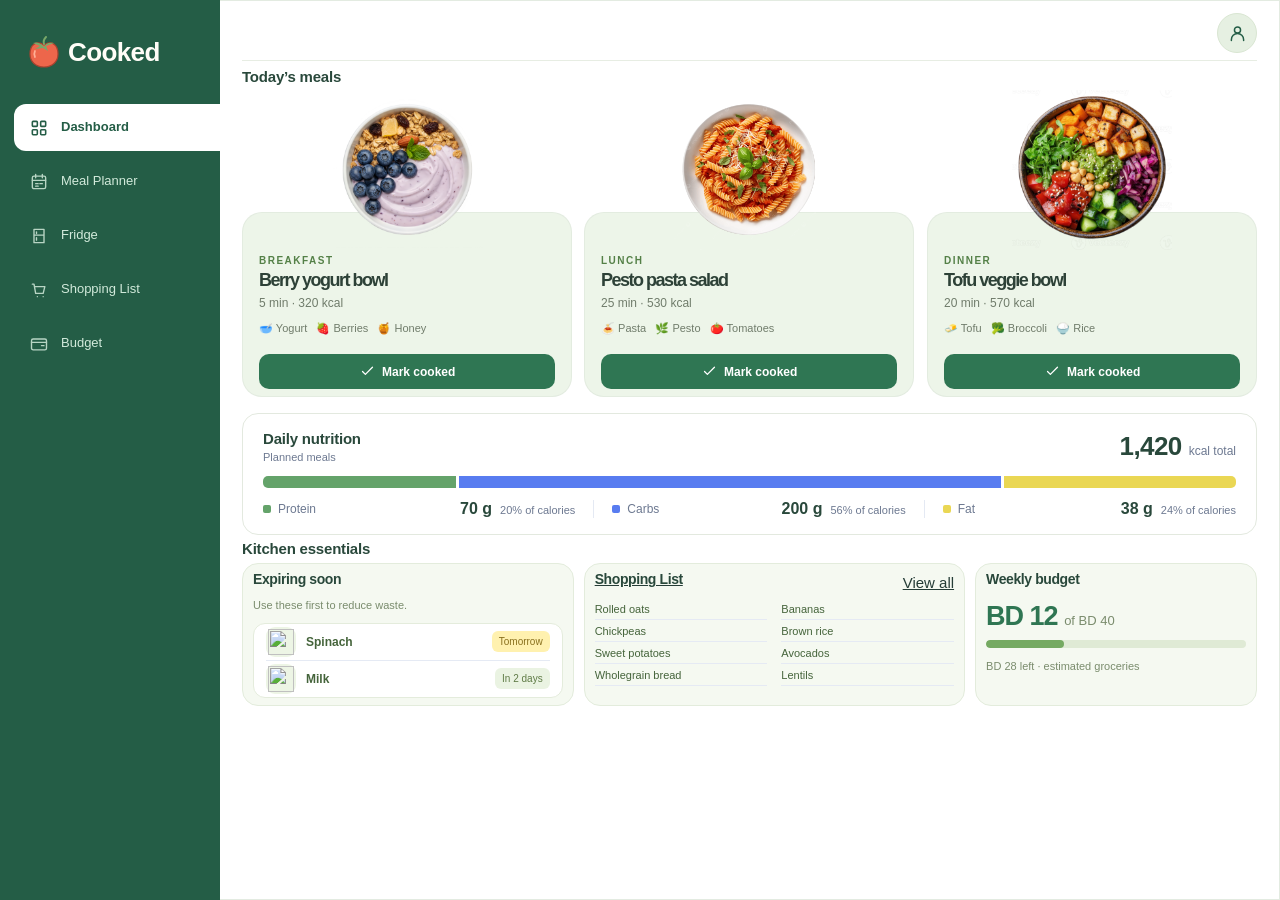
==== commit 7360668d: "small fixes" ====
--- a/pages/Cooked.html
+++ b/pages/Cooked.html
@@ -535,8 +535,7 @@
 .sidebar .colored-logo{display:block;width:150px;height:36px;max-width:100%;aspect-ratio:150/36;flex-shrink:0;overflow:visible;filter:none;mix-blend-mode:normal}.sidebar-brand{min-height:40px;flex-shrink:0;overflow:visible}
 .actions button.cook{cursor:pointer;transition:background .15s,color .15s}.actions button.cook:hover{background:#245d46}.actions button.cook.done{background:#e1edda;color:#305334;border:1px solid #adc69b}.actions button.cook.done:hover{background:#d6e5cd}.cook-undo{font-size:10px;text-decoration:underline;text-underline-offset:2px;margin-left:auto;opacity:.8}.cook-undo[hidden]{display:none}.actions button.cook:focus-visible{outline:3px solid #5478ce;outline-offset:3px}
 @media(max-width:700px){.sidebar .colored-logo{width:125px;height:30px}.cook-undo{font-size:9px}}
-<style id="final-layout-polish">.shell{gap:0}.sidebar{border-radius:26px 0 0 26px}.main{border-radius:0 26px 26px 0}.sidebar .navitem.active{margin-right:-18px;padding-right:30px;border-radius:12px 0 0 12px}.welcome-eyebrow{display:none}body,body button,body input,body select,body h1,body h2,body h3,body p,body span,body label,body a{font-family:"Segoe UI",Arial,Helvetica,sans-serif}.heading h1,h1,h2,.meal h3,.weekheader h2,.listbutton strong,.nutrition strong,.primary,.day span,.sidebar-bottom{font-family:"Segoe UI",Arial,Helvetica,sans-serif;font-weight:700;letter-spacing:-1.5px}@media(min-width:1001px){html,body{height:100%;overflow:hidden}.shell{height:calc(100vh - 32px);min-height:640px;max-width:1640px;padding:16px;grid-template-columns:220px minmax(0,1fr);gap:0}.main{height:100%;overflow:hidden}.heading h1{margin-top:0}}@media(max-width:700px){html,body{height:auto;overflow:auto}.sidebar,.main{border-radius:0}.sidebar .navitem.active{margin-right:0;padding-right:12px;border-radius:12px}}</style></head><body><div class="shell"><aside class="sidebar"><div class="sidebar-brand"><svg class="logo colored-logo" viewBox="0 0 150 36" preserveAspectRatio="xMinYMid meet" role="img" aria-label="Cooked"><path d="M16 11C8 6 2 11 2 20c0 8 6 13 14 13s14-5 14-13c0-9-6-14-14-9Z" fill="#ed664b" stroke="#aa422f" stroke-width="1.2"/><path d="M16 13C12 8 8 8 5 9l7 3-5 3 8-1 5 3-2-5 8-3c-5-1-8 0-10 4Z" fill="#79a869"/><path d="M16 10c-1-3 0-5 2-7" fill="none" stroke="#79a869" stroke-width="2" stroke-linecap="round"/><path d="M7 17c-1 2-1 4 0 6" fill="none" stroke="#ffb096" stroke-width="1.7" stroke-linecap="round"/><text x="40" y="27" fill="#fffdf7" font-family="Segoe UI,Arial,Helvetica,sans-serif" font-size="26" font-weight="700" letter-spacing="-.6">Cooked</text></svg></div><nav aria-label="Main navigation" class="nav"><div class="navitem active" aria-current="page"><svg aria-hidden="true" viewBox="0 0 24 24"><rect x="4" y="4" width="6" height="6" rx="1"/><rect x="14" y="4" width="6" height="6" rx="1"/><rect x="4" y="14" width="6" height="6" rx="1"/><rect x="14" y="14" width="6" height="6" rx="1"/></svg>Dashboard</div><div class="navitem"><svg aria-hidden="true" viewBox="0 0 24 24"><rect x="4" y="5" width="16" height="15" rx="2"/><path d="M8 3v4M16 3v4M4 10h16M8 14h3M13 14h3M8 17h3"/></svg>Meal Planner</div><div class="navitem"><svg aria-hidden="true" viewBox="0 0 24 24"><path d="M6 4h12v16H6zM6 11h12M9 7v2M9 14v3"/></svg>Fridge</div><div class="navitem"><svg aria-hidden="true" viewBox="0 0 24 24"><path d="M4 5h2l2 11h9l2-8H7M10 20h.01M17 20h.01"/></svg>Shopping List</div><div class="navitem"><svg aria-hidden="true" viewBox="0 0 24 24"><rect x="3" y="6" width="18" height="13" rx="2"/><path d="M3 10h18M15 14h3"/></svg>Budget</div></nav></aside><main class="main"><div class="heading"><div></div><div class="header-account"><span class="profile-icon" role="img" aria-label="User profile"><svg viewBox="0 0 24 24" fill="none" stroke="currentColor" stroke-width="1.7" stroke-linecap="round" stroke-linejoin="round" aria-hidden="true"><circle cx="12" cy="8" r="3.5"/><path d="M5 20v-1a7 7 0 0 1 14 0v1"/></svg></span></div></div><div class="content"><section class="today-section" aria-labelledby="today-heading"><div class="section-heading"><h2 id="today-heading">Today&#8217;s meals</h2></div><div class="meals" id="meals"><article class="meal"><img alt="Overhead photograph of Berry yogurt bowl" src="../assets/images/yogurt.png"/><div class="type">BREAKFAST</div><h3>Berry yogurt bowl</h3><div class="meta">5 min &middot; 320 kcal</div><div class="meal-ingredients">&#129379; Yogurt &nbsp; &#127827; Berries &nbsp; &#127855; Honey</div><div class="actions"><button type="button" class="cook" aria-pressed="false"><svg aria-hidden="true" viewBox="0 0 24 24"><path d="m5 12 4 4L19 6"></path></svg><span class="cook-label">Mark cooked</span><span class="cook-undo" hidden>Undo</span></button></div></article><article class="meal"><img alt="Overhead photograph of Pesto pasta salad" src="../assets/images/pasta_dish.png"/><div class="type">LUNCH</div><h3>Pesto pasta salad</h3><div class="meta">25 min &middot; 530 kcal</div><div class="meal-ingredients">&#127837; Pasta &nbsp; &#127807; Pesto &nbsp; &#127813; Tomatoes</div><div class="actions"><button type="button" class="cook" aria-pressed="false"><svg aria-hidden="true" viewBox="0 0 24 24"><path d="m5 12 4 4L19 6"></path></svg><span class="cook-label">Mark cooked</span><span class="cook-undo" hidden>Undo</span></button></div></article><article class="meal"><img alt="Overhead photograph of Tofu veggie bowl" src="../assets/images/tofu.png"/><div class="type">DINNER</div><h3>Tofu veggie bowl</h3><div class="meta">20 min &middot; 570 kcal</div><div class="meal-ingredients">&#129480; Tofu &nbsp; &#129382; Broccoli &nbsp; &#127834; Rice</div><div class="actions"><button type="button" class="cook" aria-pressed="false"><svg aria-hidden="true" viewBox="0 0 24 24"><path d="m5 12 4 4L19 6"></path></svg><span class="cook-label">Mark cooked</span><span class="cook-undo" hidden>Undo</span></button></div></article></div><section class="macro-breakdown" aria-labelledby="macro-title"><div class="macro-top"><div><h2 id="macro-title">Daily nutrition</h2><p>Planned meals</p></div><div class="macro-energy"><strong id="cal">1,420</strong><span>kcal total</span></div></div><div class="macro-bar" role="img" aria-label="Estimated calorie breakdown: protein 20 percent, carbs 56 percent, fat 24 percent"><span class="bar-protein" style="flex:20"></span><span class="bar-carbs" style="flex:56"></span><span class="bar-fat" style="flex:24"></span></div><dl class="macro-key"><div><dt><i class="bar-protein" aria-hidden="true"></i>Protein</dt><dd><strong>70 g</strong><span>20% of calories</span></dd></div><div><dt><i class="bar-carbs" aria-hidden="true"></i>Carbs</dt><dd><strong>200 g</strong><span>56% of calories</span></dd></div><div><dt><i class="bar-fat" aria-hidden="true"></i>Fat</dt><dd><strong>38 g</strong><span>24% of calories</span></dd></div></dl></section></section><aside class="rail" aria-labelledby="kitchen-heading"><div class="section-heading kitchen-heading"><h2 id="kitchen-heading">Kitchen essentials</h2></div><section class="note expiry-card"><div class="expiry-header"><h2>Expiring soon</h2></div><p class="expiry-subtitle">Use these first to reduce waste.</p><div class="expiry-list"><div class="expiry-row"><span class="expiry-image"><img alt="" class="ingredient" src="https://www.themealdb.com/images/ingredients/Spinach-Small.png"/></span><span class="expiry-name">Spinach</span><span class="expiry-badge urgent">Tomorrow</span></div><div class="expiry-row"><span class="expiry-image"><img alt="" class="ingredient" src="https://www.themealdb.com/images/ingredients/Milk-Small.png"/></span><span class="expiry-name">Milk</span><span class="expiry-badge">In 2 days</span></div></div></section><section class="note shopping-card"><a class="shopping-card-link" href="Shopping-list.html"><div class="shopping-header"><h2>Shopping List</h2><span aria-hidden="true">View all</span></div></a><div class="shopping-items"><label>Rolled oats</label><label>Bananas</label><label>Chickpeas</label><label>Brown rice</label><label>Sweet potatoes</label><label>Avocados</label><label>Wholegrain bread</label><label>Lentils</label></div></section><section class="note budget-card"><h2>Weekly budget</h2><div class="budget"><span>BD 12</span> <small>of BD 40</small></div><div aria-label="Estimated grocery spending" aria-valuemax="40" aria-valuemin="0" aria-valuenow="12" class="progress" role="meter"><div></div></div><p class="muted">BD 28 left &middot; estimated groceries</p></section></aside></div></main></div><dialog class="meal-dialog" id="recipe-0" aria-labelledby="recipe-title-0"><div class="dialog-heading"><h2 id="recipe-title-0">Berry yogurt bowl</h2><button type="button" data-close aria-label="Close recipe">&#215;</button></div><p class="dialog-caption">Simple recipe &middot; 1 serving</p><h3>Ingredients</h3><ul><li>200 g Greek yogurt</li><li>100 g mixed berries</li><li>30 g granola</li><li>1 tsp honey</li></ul><h3>Method</h3><ol><li>Spoon the yogurt into a bowl.</li><li>Wash the berries and add them on top.</li><li>Finish with granola and a drizzle of honey.</li></ol></dialog><dialog class="meal-dialog" id="recipe-1" aria-labelledby="recipe-title-1"><div class="dialog-heading"><h2 id="recipe-title-1">Pesto pasta salad</h2><button type="button" data-close aria-label="Close recipe">&#215;</button></div><p class="dialog-caption">Simple recipe &middot; 1 serving</p><h3>Ingredients</h3><ul><li>75 g dry pasta</li><li>1 tbsp pesto</li><li>100 g cherry tomatoes</li><li>A handful of baby spinach</li><li>1 tsp olive oil</li></ul><h3>Method</h3><ol><li>Cook the pasta according to its packet, then drain and cool slightly.</li><li>Halve the tomatoes and rinse the spinach.</li><li>Toss the pasta with pesto, olive oil, tomatoes and spinach.</li></ol></dialog><dialog class="meal-dialog" id="recipe-2" aria-labelledby="recipe-title-2"><div class="dialog-heading"><h2 id="recipe-title-2">Tofu veggie bowl</h2><button type="button" data-close aria-label="Close recipe">&#215;</button></div><p class="dialog-caption">Simple recipe &middot; 1 serving</p><h3>Ingredients</h3><ul><li>150 g firm tofu</li><li>150 g cooked rice</li><li>100 g broccoli</li><li>1 small carrot</li><li>1 tbsp soy sauce</li><li>1 tsp oil</li></ul><h3>Method</h3><ol><li>Pat the tofu dry and cut it into cubes. Slice the carrot and cut the broccoli into florets.</li><li>Heat the oil in a pan and cook the tofu until golden.</li><li>Add the vegetables with a splash of water and cook until tender. Stir in the soy sauce.</li><li>Serve over the cooked rice.</li></ol></dialog><dialog class="meal-dialog week-dialog" id="weekly-plan" aria-labelledby="week-title"><div class="dialog-heading"><h2 id="week-title">Full week plan</h2><button type="button" data-close aria-label="Close weekly plan">&#215;</button></div><p class="dialog-caption">Sample weekly menu, including today's meals.</p><div class="week-table-wrap"><table class="week-table"><thead><tr><th>Day</th><th>Breakfast</th><th>Lunch</th><th>Dinner</th></tr></thead><tbody><tr><th scope="row">Mon</th><td>Overnight oats</td><td>Chickpea wrap</td><td>Vegetable curry</td></tr><tr class="current-day"><th scope="row">Tue ? Today</th><td>Berry yogurt bowl</td><td>Pesto pasta salad</td><td>Tofu veggie bowl</td></tr><tr><th scope="row">Wed</th><td>Banana toast</td><td>Lentil soup</td><td>Roasted vegetable rice</td></tr><tr><th scope="row">Thu</th><td>Apple porridge</td><td>Hummus wrap</td><td>Chickpea stew</td></tr><tr><th scope="row">Fri</th><td>Scrambled eggs</td><td>Quinoa salad</td><td>Vegetable noodles</td></tr><tr><th scope="row">Sat</th><td>Banana pancakes</td><td>Baked sweet potato</td><td>Bean tacos</td></tr><tr><th scope="row">Sun</th><td>Fruit and oats</td><td>Rice and bean bowl</td><td>Roasted vegetable couscous</td></tr></tbody></table></div></dialog><script>
-<style id="compact-dashboard-layout">
+</style><style id="final-layout-polish">.shell{gap:0}.sidebar{border-radius:26px 0 0 26px}.main{border-radius:0 26px 26px 0}.sidebar .navitem.active{margin-right:-18px;padding-right:30px;border-radius:12px 0 0 12px}.welcome-eyebrow{display:none}body,body button,body input,body select,body h1,body h2,body h3,body p,body span,body label,body a{font-family:"Segoe UI",Arial,Helvetica,sans-serif}.heading h1,h1,h2,.meal h3,.weekheader h2,.listbutton strong,.nutrition strong,.primary,.day span,.sidebar-bottom{font-family:"Segoe UI",Arial,Helvetica,sans-serif;font-weight:700;letter-spacing:-1.5px}@media(min-width:1001px){html,body{height:100%;overflow:hidden}.shell{height:calc(100vh - 32px);min-height:640px;max-width:1640px;padding:16px;grid-template-columns:220px minmax(0,1fr);gap:0}.main{height:100%;overflow:hidden}.heading h1{margin-top:0}}@media(max-width:700px){html,body{height:auto;overflow:auto}.sidebar,.main{border-radius:0}.sidebar .navitem.active{margin-right:0;padding-right:12px;border-radius:12px}}</style><style id="compact-dashboard-layout">
 @media(min-width:1001px){
   .shell{padding:10px}
   .main{padding:12px 22px}
@@ -559,16 +558,14 @@
   .shopping-items{margin-top:5px}
   .budget-card .budget{margin:8px 0}
 }
-</style></style></head><body><div class="shell"><aside class="sidebar"><div class="sidebar-brand"><svg class="logo colored-logo" viewBox="0 0 150 36" preserveAspectRatio="xMinYMid meet" role="img" aria-label="Cooked"><path d="M16 11C8 6 2 11 2 20c0 8 6 13 14 13s14-5 14-13c0-9-6-14-14-9Z" fill="#ed664b" stroke="#aa422f" stroke-width="1.2"/><path d="M16 13C12 8 8 8 5 9l7 3-5 3 8-1 5 3-2-5 8-3c-5-1-8 0-10 4Z" fill="#79a869"/><path d="M16 10c-1-3 0-5 2-7" fill="none" stroke="#79a869" stroke-width="2" stroke-linecap="round"/><path d="M7 17c-1 2-1 4 0 6" fill="none" stroke="#ffb096" stroke-width="1.7" stroke-linecap="round"/><text x="40" y="27" fill="#fffdf7" font-family="Segoe UI,Arial,Helvetica,sans-serif" font-size="26" font-weight="700" letter-spacing="-.6">Cooked</text></svg></div><nav aria-label="Main navigation" class="nav"><div class="navitem active" aria-current="page"><svg aria-hidden="true" viewBox="0 0 24 24"><rect x="4" y="4" width="6" height="6" rx="1"/><rect x="14" y="4" width="6" height="6" rx="1"/><rect x="4" y="14" width="6" height="6" rx="1"/><rect x="14" y="14" width="6" height="6" rx="1"/></svg>Dashboard</div><div class="navitem"><svg aria-hidden="true" viewBox="0 0 24 24"><rect x="4" y="5" width="16" height="15" rx="2"/><path d="M8 3v4M16 3v4M4 10h16M8 14h3M13 14h3M8 17h3"/></svg>Meal Planner</div><div class="navitem"><svg aria-hidden="true" viewBox="0 0 24 24"><path d="M6 4h12v16H6zM6 11h12M9 7v2M9 14v3"/></svg>Fridge</div><div class="navitem"><svg aria-hidden="true" viewBox="0 0 24 24"><path d="M4 5h2l2 11h9l2-8H7M10 20h.01M17 20h.01"/></svg>Shopping List</div><div class="navitem"><svg aria-hidden="true" viewBox="0 0 24 24"><rect x="3" y="6" width="18" height="13" rx="2"/><path d="M3 10h18M15 14h3"/></svg>Budget</div></nav></aside><main class="main"><div class="heading"><div></div><div class="header-account"><span class="profile-icon" role="img" aria-label="User profile"><svg viewBox="0 0 24 24" fill="none" stroke="currentColor" stroke-width="1.7" stroke-linecap="round" stroke-linejoin="round" aria-hidden="true"><circle cx="12" cy="8" r="3.5"/><path d="M5 20v-1a7 7 0 0 1 14 0v1"/></svg></span></div></div><div class="content"><section class="today-section" aria-labelledby="today-heading"><div class="section-heading"><h2 id="today-heading">Today&#8217;s meals</h2></div><div class="meals" id="meals"><article class="meal"><img alt="Overhead photograph of Berry yogurt bowl" src="../assets/images/yogurt.png"/><div class="type">BREAKFAST</div><h3>Berry yogurt bowl</h3><div class="meta">5 min &middot; 320 kcal</div><div class="meal-ingredients">&#129379; Yogurt &nbsp; &#127827; Berries &nbsp; &#127855; Honey</div><div class="actions"><button type="button" class="cook" aria-pressed="false"><svg aria-hidden="true" viewBox="0 0 24 24"><path d="m5 12 4 4L19 6"></path></svg><span class="cook-label">Mark cooked</span><span class="cook-undo" hidden>Undo</span></button></div></article><article class="meal"><img alt="Overhead photograph of Pesto pasta salad" src="../assets/images/pasta_dish.png"/><div class="type">LUNCH</div><h3>Pesto pasta salad</h3><div class="meta">25 min &middot; 530 kcal</div><div class="meal-ingredients">&#127837; Pasta &nbsp; &#127807; Pesto &nbsp; &#127813; Tomatoes</div><div class="actions"><button type="button" class="cook" aria-pressed="false"><svg aria-hidden="true" viewBox="0 0 24 24"><path d="m5 12 4 4L19 6"></path></svg><span class="cook-label">Mark cooked</span><span class="cook-undo" hidden>Undo</span></button></div></article><article class="meal"><img alt="Overhead photograph of Tofu veggie bowl" src="../assets/images/tofu.png"/><div class="type">DINNER</div><h3>Tofu veggie bowl</h3><div class="meta">20 min &middot; 570 kcal</div><div class="meal-ingredients">&#129480; Tofu &nbsp; &#129382; Broccoli &nbsp; &#127834; Rice</div><div class="actions"><button type="button" class="cook" aria-pressed="false"><svg aria-hidden="true" viewBox="0 0 24 24"><path d="m5 12 4 4L19 6"></path></svg><span class="cook-label">Mark cooked</span><span class="cook-undo" hidden>Undo</span></button></div></article></div><section class="macro-breakdown" aria-labelledby="macro-title"><div class="macro-top"><div><h2 id="macro-title">Daily nutrition</h2><p>Planned meals</p></div><div class="macro-energy"><strong id="cal">1,420</strong><span>kcal total</span></div></div><div class="macro-bar" role="img" aria-label="Estimated calorie breakdown: protein 20 percent, carbs 56 percent, fat 24 percent"><span class="bar-protein" style="flex:20"></span><span class="bar-carbs" style="flex:56"></span><span class="bar-fat" style="flex:24"></span></div><dl class="macro-key"><div><dt><i class="bar-protein" aria-hidden="true"></i>Protein</dt><dd><strong>70 g</strong><span>20% of calories</span></dd></div><div><dt><i class="bar-carbs" aria-hidden="true"></i>Carbs</dt><dd><strong>200 g</strong><span>56% of calories</span></dd></div><div><dt><i class="bar-fat" aria-hidden="true"></i>Fat</dt><dd><strong>38 g</strong><span>24% of calories</span></dd></div></dl></section></section><aside class="rail" aria-labelledby="kitchen-heading"><div class="section-heading kitchen-heading"><h2 id="kitchen-heading">Kitchen essentials</h2></div><section class="note expiry-card"><div class="expiry-header"><h2>Expiring soon</h2></div><p class="expiry-subtitle">Use these first to reduce waste.</p><div class="expiry-list"><div class="expiry-row"><span class="expiry-image"><img alt="" class="ingredient" src="https://www.themealdb.com/images/ingredients/Spinach-Small.png"/></span><span class="expiry-name">Spinach</span><span class="expiry-badge urgent">Tomorrow</span></div><div class="expiry-row"><span class="expiry-image"><img alt="" class="ingredient" src="https://www.themealdb.com/images/ingredients/Milk-Small.png"/></span><span class="expiry-name">Milk</span><span class="expiry-badge">In 2 days</span></div></div></section><section class="note shopping-card"><a class="shopping-card-link" href="Shopping-list.html"><div class="shopping-header"><h2>Shopping List</h2><span aria-hidden="true">View all</span></div></a><div class="shopping-items"><label>Rolled oats</label><label>Bananas</label><label>Chickpeas</label><label>Brown rice</label><label>Sweet potatoes</label><label>Avocados</label><label>Wholegrain bread</label><label>Lentils</label></div></section><section class="note budget-card"><h2>Weekly budget</h2><div class="budget"><span>BD 12</span> <small>of BD 40</small></div><div aria-label="Estimated grocery spending" aria-valuemax="40" aria-valuemin="0" aria-valuenow="12" class="progress" role="meter"><div></div></div><p class="muted">BD 28 left &middot; estimated groceries</p></section></aside></div></main></div><dialog class="meal-dialog" id="recipe-0" aria-labelledby="recipe-title-0"><div class="dialog-heading"><h2 id="recipe-title-0">Berry yogurt bowl</h2><button type="button" data-close aria-label="Close recipe">&#215;</button></div><p class="dialog-caption">Simple recipe &middot; 1 serving</p><h3>Ingredients</h3><ul><li>200 g Greek yogurt</li><li>100 g mixed berries</li><li>30 g granola</li><li>1 tsp honey</li></ul><h3>Method</h3><ol><li>Spoon the yogurt into a bowl.</li><li>Wash the berries and add them on top.</li><li>Finish with granola and a drizzle of honey.</li></ol></dialog><dialog class="meal-dialog" id="recipe-1" aria-labelledby="recipe-title-1"><div class="dialog-heading"><h2 id="recipe-title-1">Pesto pasta salad</h2><button type="button" data-close aria-label="Close recipe">&#215;</button></div><p class="dialog-caption">Simple recipe &middot; 1 serving</p><h3>Ingredients</h3><ul><li>75 g dry pasta</li><li>1 tbsp pesto</li><li>100 g cherry tomatoes</li><li>A handful of baby spinach</li><li>1 tsp olive oil</li></ul><h3>Method</h3><ol><li>Cook the pasta according to its packet, then drain and cool slightly.</li><li>Halve the tomatoes and rinse the spinach.</li><li>Toss the pasta with pesto, olive oil, tomatoes and spinach.</li></ol></dialog><dialog class="meal-dialog" id="recipe-2" aria-labelledby="recipe-title-2"><div class="dialog-heading"><h2 id="recipe-title-2">Tofu veggie bowl</h2><button type="button" data-close aria-label="Close recipe">&#215;</button></div><p class="dialog-caption">Simple recipe &middot; 1 serving</p><h3>Ingredients</h3><ul><li>150 g firm tofu</li><li>150 g cooked rice</li><li>100 g broccoli</li><li>1 small carrot</li><li>1 tbsp soy sauce</li><li>1 tsp oil</li></ul><h3>Method</h3><ol><li>Pat the tofu dry and cut it into cubes. Slice the carrot and cut the broccoli into florets.</li><li>Heat the oil in a pan and cook the tofu until golden.</li><li>Add the vegetables with a splash of water and cook until tender. Stir in the soy sauce.</li><li>Serve over the cooked rice.</li></ol></dialog><dialog class="meal-dialog week-dialog" id="weekly-plan" aria-labelledby="week-title"><div class="dialog-heading"><h2 id="week-title">Full week plan</h2><button type="button" data-close aria-label="Close weekly plan">&#215;</button></div><p class="dialog-caption">Sample weekly menu, including today's meals.</p><div class="week-table-wrap"><table class="week-table"><thead><tr><th>Day</th><th>Breakfast</th><th>Lunch</th><th>Dinner</th></tr></thead><tbody><tr><th scope="row">Mon</th><td>Overnight oats</td><td>Chickpea wrap</td><td>Vegetable curry</td></tr><tr class="current-day"><th scope="row">Tue ? Today</th><td>Berry yogurt bowl</td><td>Pesto pasta salad</td><td>Tofu veggie bowl</td></tr><tr><th scope="row">Wed</th><td>Banana toast</td><td>Lentil soup</td><td>Roasted vegetable rice</td></tr><tr><th scope="row">Thu</th><td>Apple porridge</td><td>Hummus wrap</td><td>Chickpea stew</td></tr><tr><th scope="row">Fri</th><td>Scrambled eggs</td><td>Quinoa salad</td><td>Vegetable noodles</td></tr><tr><th scope="row">Sat</th><td>Banana pancakes</td><td>Baked sweet potato</td><td>Bean tacos</td></tr><tr><th scope="row">Sun</th><td>Fruit and oats</td><td>Rice and bean bowl</td><td>Roasted vegetable couscous</td></tr></tbody></table></div></dialog><script>
-<style id="zoom-safe-layout">
+</style><style id="zoom-safe-layout">
 @media(min-width:1001px) and (max-height:760px){
   html,body{height:auto;overflow:auto}
   .shell{height:auto;min-height:100vh}
   .main{height:auto;min-height:calc(100vh - 20px);overflow:visible}
   .content{padding-bottom:18px}
 }
-</style></style></head><body><div class="shell"><aside class="sidebar"><div class="sidebar-brand"><svg class="logo colored-logo" viewBox="0 0 150 36" preserveAspectRatio="xMinYMid meet" role="img" aria-label="Cooked"><path d="M16 11C8 6 2 11 2 20c0 8 6 13 14 13s14-5 14-13c0-9-6-14-14-9Z" fill="#ed664b" stroke="#aa422f" stroke-width="1.2"/><path d="M16 13C12 8 8 8 5 9l7 3-5 3 8-1 5 3-2-5 8-3c-5-1-8 0-10 4Z" fill="#79a869"/><path d="M16 10c-1-3 0-5 2-7" fill="none" stroke="#79a869" stroke-width="2" stroke-linecap="round"/><path d="M7 17c-1 2-1 4 0 6" fill="none" stroke="#ffb096" stroke-width="1.7" stroke-linecap="round"/><text x="40" y="27" fill="#fffdf7" font-family="Segoe UI,Arial,Helvetica,sans-serif" font-size="26" font-weight="700" letter-spacing="-.6">Cooked</text></svg></div><nav aria-label="Main navigation" class="nav"><div class="navitem active" aria-current="page"><svg aria-hidden="true" viewBox="0 0 24 24"><rect x="4" y="4" width="6" height="6" rx="1"/><rect x="14" y="4" width="6" height="6" rx="1"/><rect x="4" y="14" width="6" height="6" rx="1"/><rect x="14" y="14" width="6" height="6" rx="1"/></svg>Dashboard</div><div class="navitem"><svg aria-hidden="true" viewBox="0 0 24 24"><rect x="4" y="5" width="16" height="15" rx="2"/><path d="M8 3v4M16 3v4M4 10h16M8 14h3M13 14h3M8 17h3"/></svg>Meal Planner</div><div class="navitem"><svg aria-hidden="true" viewBox="0 0 24 24"><path d="M6 4h12v16H6zM6 11h12M9 7v2M9 14v3"/></svg>Fridge</div><div class="navitem"><svg aria-hidden="true" viewBox="0 0 24 24"><path d="M4 5h2l2 11h9l2-8H7M10 20h.01M17 20h.01"/></svg>Shopping List</div><div class="navitem"><svg aria-hidden="true" viewBox="0 0 24 24"><rect x="3" y="6" width="18" height="13" rx="2"/><path d="M3 10h18M15 14h3"/></svg>Budget</div></nav></aside><main class="main"><div class="heading"><div></div><div class="header-account"><span class="profile-icon" role="img" aria-label="User profile"><svg viewBox="0 0 24 24" fill="none" stroke="currentColor" stroke-width="1.7" stroke-linecap="round" stroke-linejoin="round" aria-hidden="true"><circle cx="12" cy="8" r="3.5"/><path d="M5 20v-1a7 7 0 0 1 14 0v1"/></svg></span></div></div><div class="content"><section class="today-section" aria-labelledby="today-heading"><div class="section-heading"><h2 id="today-heading">Today&#8217;s meals</h2></div><div class="meals" id="meals"><article class="meal"><img alt="Overhead photograph of Berry yogurt bowl" src="../assets/images/yogurt.png"/><div class="type">BREAKFAST</div><h3>Berry yogurt bowl</h3><div class="meta">5 min &middot; 320 kcal</div><div class="meal-ingredients">&#129379; Yogurt &nbsp; &#127827; Berries &nbsp; &#127855; Honey</div><div class="actions"><button type="button" class="cook" aria-pressed="false"><svg aria-hidden="true" viewBox="0 0 24 24"><path d="m5 12 4 4L19 6"></path></svg><span class="cook-label">Mark cooked</span><span class="cook-undo" hidden>Undo</span></button></div></article><article class="meal"><img alt="Overhead photograph of Pesto pasta salad" src="../assets/images/pasta_dish.png"/><div class="type">LUNCH</div><h3>Pesto pasta salad</h3><div class="meta">25 min &middot; 530 kcal</div><div class="meal-ingredients">&#127837; Pasta &nbsp; &#127807; Pesto &nbsp; &#127813; Tomatoes</div><div class="actions"><button type="button" class="cook" aria-pressed="false"><svg aria-hidden="true" viewBox="0 0 24 24"><path d="m5 12 4 4L19 6"></path></svg><span class="cook-label">Mark cooked</span><span class="cook-undo" hidden>Undo</span></button></div></article><article class="meal"><img alt="Overhead photograph of Tofu veggie bowl" src="../assets/images/tofu.png"/><div class="type">DINNER</div><h3>Tofu veggie bowl</h3><div class="meta">20 min &middot; 570 kcal</div><div class="meal-ingredients">&#129480; Tofu &nbsp; &#129382; Broccoli &nbsp; &#127834; Rice</div><div class="actions"><button type="button" class="cook" aria-pressed="false"><svg aria-hidden="true" viewBox="0 0 24 24"><path d="m5 12 4 4L19 6"></path></svg><span class="cook-label">Mark cooked</span><span class="cook-undo" hidden>Undo</span></button></div></article></div><section class="macro-breakdown" aria-labelledby="macro-title"><div class="macro-top"><div><h2 id="macro-title">Daily nutrition</h2><p>Planned meals</p></div><div class="macro-energy"><strong id="cal">1,420</strong><span>kcal total</span></div></div><div class="macro-bar" role="img" aria-label="Estimated calorie breakdown: protein 20 percent, carbs 56 percent, fat 24 percent"><span class="bar-protein" style="flex:20"></span><span class="bar-carbs" style="flex:56"></span><span class="bar-fat" style="flex:24"></span></div><dl class="macro-key"><div><dt><i class="bar-protein" aria-hidden="true"></i>Protein</dt><dd><strong>70 g</strong><span>20% of calories</span></dd></div><div><dt><i class="bar-carbs" aria-hidden="true"></i>Carbs</dt><dd><strong>200 g</strong><span>56% of calories</span></dd></div><div><dt><i class="bar-fat" aria-hidden="true"></i>Fat</dt><dd><strong>38 g</strong><span>24% of calories</span></dd></div></dl></section></section><aside class="rail" aria-labelledby="kitchen-heading"><div class="section-heading kitchen-heading"><h2 id="kitchen-heading">Kitchen essentials</h2></div><section class="note expiry-card"><div class="expiry-header"><h2>Expiring soon</h2></div><p class="expiry-subtitle">Use these first to reduce waste.</p><div class="expiry-list"><div class="expiry-row"><span class="expiry-image"><img alt="" class="ingredient" src="https://www.themealdb.com/images/ingredients/Spinach-Small.png"/></span><span class="expiry-name">Spinach</span><span class="expiry-badge urgent">Tomorrow</span></div><div class="expiry-row"><span class="expiry-image"><img alt="" class="ingredient" src="https://www.themealdb.com/images/ingredients/Milk-Small.png"/></span><span class="expiry-name">Milk</span><span class="expiry-badge">In 2 days</span></div></div></section><section class="note shopping-card"><a class="shopping-card-link" href="Shopping-list.html"><div class="shopping-header"><h2>Shopping List</h2><span aria-hidden="true">View all</span></div></a><div class="shopping-items"><label>Rolled oats</label><label>Bananas</label><label>Chickpeas</label><label>Brown rice</label><label>Sweet potatoes</label><label>Avocados</label><label>Wholegrain bread</label><label>Lentils</label></div></section><section class="note budget-card"><h2>Weekly budget</h2><div class="budget"><span>BD 12</span> <small>of BD 40</small></div><div aria-label="Estimated grocery spending" aria-valuemax="40" aria-valuemin="0" aria-valuenow="12" class="progress" role="meter"><div></div></div><p class="muted">BD 28 left &middot; estimated groceries</p></section></aside></div></main></div><dialog class="meal-dialog" id="recipe-0" aria-labelledby="recipe-title-0"><div class="dialog-heading"><h2 id="recipe-title-0">Berry yogurt bowl</h2><button type="button" data-close aria-label="Close recipe">&#215;</button></div><p class="dialog-caption">Simple recipe &middot; 1 serving</p><h3>Ingredients</h3><ul><li>200 g Greek yogurt</li><li>100 g mixed berries</li><li>30 g granola</li><li>1 tsp honey</li></ul><h3>Method</h3><ol><li>Spoon the yogurt into a bowl.</li><li>Wash the berries and add them on top.</li><li>Finish with granola and a drizzle of honey.</li></ol></dialog><dialog class="meal-dialog" id="recipe-1" aria-labelledby="recipe-title-1"><div class="dialog-heading"><h2 id="recipe-title-1">Pesto pasta salad</h2><button type="button" data-close aria-label="Close recipe">&#215;</button></div><p class="dialog-caption">Simple recipe &middot; 1 serving</p><h3>Ingredients</h3><ul><li>75 g dry pasta</li><li>1 tbsp pesto</li><li>100 g cherry tomatoes</li><li>A handful of baby spinach</li><li>1 tsp olive oil</li></ul><h3>Method</h3><ol><li>Cook the pasta according to its packet, then drain and cool slightly.</li><li>Halve the tomatoes and rinse the spinach.</li><li>Toss the pasta with pesto, olive oil, tomatoes and spinach.</li></ol></dialog><dialog class="meal-dialog" id="recipe-2" aria-labelledby="recipe-title-2"><div class="dialog-heading"><h2 id="recipe-title-2">Tofu veggie bowl</h2><button type="button" data-close aria-label="Close recipe">&#215;</button></div><p class="dialog-caption">Simple recipe &middot; 1 serving</p><h3>Ingredients</h3><ul><li>150 g firm tofu</li><li>150 g cooked rice</li><li>100 g broccoli</li><li>1 small carrot</li><li>1 tbsp soy sauce</li><li>1 tsp oil</li></ul><h3>Method</h3><ol><li>Pat the tofu dry and cut it into cubes. Slice the carrot and cut the broccoli into florets.</li><li>Heat the oil in a pan and cook the tofu until golden.</li><li>Add the vegetables with a splash of water and cook until tender. Stir in the soy sauce.</li><li>Serve over the cooked rice.</li></ol></dialog><dialog class="meal-dialog week-dialog" id="weekly-plan" aria-labelledby="week-title"><div class="dialog-heading"><h2 id="week-title">Full week plan</h2><button type="button" data-close aria-label="Close weekly plan">&#215;</button></div><p class="dialog-caption">Sample weekly menu, including today's meals.</p><div class="week-table-wrap"><table class="week-table"><thead><tr><th>Day</th><th>Breakfast</th><th>Lunch</th><th>Dinner</th></tr></thead><tbody><tr><th scope="row">Mon</th><td>Overnight oats</td><td>Chickpea wrap</td><td>Vegetable curry</td></tr><tr class="current-day"><th scope="row">Tue ? Today</th><td>Berry yogurt bowl</td><td>Pesto pasta salad</td><td>Tofu veggie bowl</td></tr><tr><th scope="row">Wed</th><td>Banana toast</td><td>Lentil soup</td><td>Roasted vegetable rice</td></tr><tr><th scope="row">Thu</th><td>Apple porridge</td><td>Hummus wrap</td><td>Chickpea stew</td></tr><tr><th scope="row">Fri</th><td>Scrambled eggs</td><td>Quinoa salad</td><td>Vegetable noodles</td></tr><tr><th scope="row">Sat</th><td>Banana pancakes</td><td>Baked sweet potato</td><td>Bean tacos</td></tr><tr><th scope="row">Sun</th><td>Fruit and oats</td><td>Rice and bean bowl</td><td>Roasted vegetable couscous</td></tr></tbody></table></div></dialog><script>
-<style id="full-viewport-layout">
+</style><style id="full-viewport-layout">
 @media(min-width:1001px){
   .shell{width:100%;height:100vh;min-height:0;max-width:none;padding:0}
   .sidebar,.main{border-radius:0}
@@ -579,8 +576,7 @@
   .shell{height:auto;min-height:100vh}
   .main{height:auto;min-height:100vh;overflow:visible}
 }
-</style></style></head><body><div class="shell"><aside class="sidebar"><div class="sidebar-brand"><svg class="logo colored-logo" viewBox="0 0 150 36" preserveAspectRatio="xMinYMid meet" role="img" aria-label="Cooked"><path d="M16 11C8 6 2 11 2 20c0 8 6 13 14 13s14-5 14-13c0-9-6-14-14-9Z" fill="#ed664b" stroke="#aa422f" stroke-width="1.2"/><path d="M16 13C12 8 8 8 5 9l7 3-5 3 8-1 5 3-2-5 8-3c-5-1-8 0-10 4Z" fill="#79a869"/><path d="M16 10c-1-3 0-5 2-7" fill="none" stroke="#79a869" stroke-width="2" stroke-linecap="round"/><path d="M7 17c-1 2-1 4 0 6" fill="none" stroke="#ffb096" stroke-width="1.7" stroke-linecap="round"/><text x="40" y="27" fill="#fffdf7" font-family="Segoe UI,Arial,Helvetica,sans-serif" font-size="26" font-weight="700" letter-spacing="-.6">Cooked</text></svg></div><nav aria-label="Main navigation" class="nav"><div class="navitem active" aria-current="page"><svg aria-hidden="true" viewBox="0 0 24 24"><rect x="4" y="4" width="6" height="6" rx="1"/><rect x="14" y="4" width="6" height="6" rx="1"/><rect x="4" y="14" width="6" height="6" rx="1"/><rect x="14" y="14" width="6" height="6" rx="1"/></svg>Dashboard</div><div class="navitem"><svg aria-hidden="true" viewBox="0 0 24 24"><rect x="4" y="5" width="16" height="15" rx="2"/><path d="M8 3v4M16 3v4M4 10h16M8 14h3M13 14h3M8 17h3"/></svg>Meal Planner</div><div class="navitem"><svg aria-hidden="true" viewBox="0 0 24 24"><path d="M6 4h12v16H6zM6 11h12M9 7v2M9 14v3"/></svg>Fridge</div><div class="navitem"><svg aria-hidden="true" viewBox="0 0 24 24"><path d="M4 5h2l2 11h9l2-8H7M10 20h.01M17 20h.01"/></svg>Shopping List</div><div class="navitem"><svg aria-hidden="true" viewBox="0 0 24 24"><rect x="3" y="6" width="18" height="13" rx="2"/><path d="M3 10h18M15 14h3"/></svg>Budget</div></nav></aside><main class="main"><div class="heading"><div></div><div class="header-account"><span class="profile-icon" role="img" aria-label="User profile"><svg viewBox="0 0 24 24" fill="none" stroke="currentColor" stroke-width="1.7" stroke-linecap="round" stroke-linejoin="round" aria-hidden="true"><circle cx="12" cy="8" r="3.5"/><path d="M5 20v-1a7 7 0 0 1 14 0v1"/></svg></span></div></div><div class="content"><section class="today-section" aria-labelledby="today-heading"><div class="section-heading"><h2 id="today-heading">Today&#8217;s meals</h2></div><div class="meals" id="meals"><article class="meal"><img alt="Overhead photograph of Berry yogurt bowl" src="../assets/images/yogurt.png"/><div class="type">BREAKFAST</div><h3>Berry yogurt bowl</h3><div class="meta">5 min &middot; 320 kcal</div><div class="meal-ingredients">&#129379; Yogurt &nbsp; &#127827; Berries &nbsp; &#127855; Honey</div><div class="actions"><button type="button" class="cook" aria-pressed="false"><svg aria-hidden="true" viewBox="0 0 24 24"><path d="m5 12 4 4L19 6"></path></svg><span class="cook-label">Mark cooked</span><span class="cook-undo" hidden>Undo</span></button></div></article><article class="meal"><img alt="Overhead photograph of Pesto pasta salad" src="../assets/images/pasta_dish.png"/><div class="type">LUNCH</div><h3>Pesto pasta salad</h3><div class="meta">25 min &middot; 530 kcal</div><div class="meal-ingredients">&#127837; Pasta &nbsp; &#127807; Pesto &nbsp; &#127813; Tomatoes</div><div class="actions"><button type="button" class="cook" aria-pressed="false"><svg aria-hidden="true" viewBox="0 0 24 24"><path d="m5 12 4 4L19 6"></path></svg><span class="cook-label">Mark cooked</span><span class="cook-undo" hidden>Undo</span></button></div></article><article class="meal"><img alt="Overhead photograph of Tofu veggie bowl" src="../assets/images/tofu.png"/><div class="type">DINNER</div><h3>Tofu veggie bowl</h3><div class="meta">20 min &middot; 570 kcal</div><div class="meal-ingredients">&#129480; Tofu &nbsp; &#129382; Broccoli &nbsp; &#127834; Rice</div><div class="actions"><button type="button" class="cook" aria-pressed="false"><svg aria-hidden="true" viewBox="0 0 24 24"><path d="m5 12 4 4L19 6"></path></svg><span class="cook-label">Mark cooked</span><span class="cook-undo" hidden>Undo</span></button></div></article></div><section class="macro-breakdown" aria-labelledby="macro-title"><div class="macro-top"><div><h2 id="macro-title">Daily nutrition</h2><p>Planned meals</p></div><div class="macro-energy"><strong id="cal">1,420</strong><span>kcal total</span></div></div><div class="macro-bar" role="img" aria-label="Estimated calorie breakdown: protein 20 percent, carbs 56 percent, fat 24 percent"><span class="bar-protein" style="flex:20"></span><span class="bar-carbs" style="flex:56"></span><span class="bar-fat" style="flex:24"></span></div><dl class="macro-key"><div><dt><i class="bar-protein" aria-hidden="true"></i>Protein</dt><dd><strong>70 g</strong><span>20% of calories</span></dd></div><div><dt><i class="bar-carbs" aria-hidden="true"></i>Carbs</dt><dd><strong>200 g</strong><span>56% of calories</span></dd></div><div><dt><i class="bar-fat" aria-hidden="true"></i>Fat</dt><dd><strong>38 g</strong><span>24% of calories</span></dd></div></dl></section></section><aside class="rail" aria-labelledby="kitchen-heading"><div class="section-heading kitchen-heading"><h2 id="kitchen-heading">Kitchen essentials</h2></div><section class="note expiry-card"><div class="expiry-header"><h2>Expiring soon</h2></div><p class="expiry-subtitle">Use these first to reduce waste.</p><div class="expiry-list"><div class="expiry-row"><span class="expiry-image"><img alt="" class="ingredient" src="https://www.themealdb.com/images/ingredients/Spinach-Small.png"/></span><span class="expiry-name">Spinach</span><span class="expiry-badge urgent">Tomorrow</span></div><div class="expiry-row"><span class="expiry-image"><img alt="" class="ingredient" src="https://www.themealdb.com/images/ingredients/Milk-Small.png"/></span><span class="expiry-name">Milk</span><span class="expiry-badge">In 2 days</span></div></div></section><section class="note shopping-card"><a class="shopping-card-link" href="Shopping-list.html"><div class="shopping-header"><h2>Shopping List</h2><span aria-hidden="true">View all</span></div></a><div class="shopping-items"><label>Rolled oats</label><label>Bananas</label><label>Chickpeas</label><label>Brown rice</label><label>Sweet potatoes</label><label>Avocados</label><label>Wholegrain bread</label><label>Lentils</label></div></section><section class="note budget-card"><h2>Weekly budget</h2><div class="budget"><span>BD 12</span> <small>of BD 40</small></div><div aria-label="Estimated grocery spending" aria-valuemax="40" aria-valuemin="0" aria-valuenow="12" class="progress" role="meter"><div></div></div><p class="muted">BD 28 left &middot; estimated groceries</p></section></aside></div></main></div><dialog class="meal-dialog" id="recipe-0" aria-labelledby="recipe-title-0"><div class="dialog-heading"><h2 id="recipe-title-0">Berry yogurt bowl</h2><button type="button" data-close aria-label="Close recipe">&#215;</button></div><p class="dialog-caption">Simple recipe &middot; 1 serving</p><h3>Ingredients</h3><ul><li>200 g Greek yogurt</li><li>100 g mixed berries</li><li>30 g granola</li><li>1 tsp honey</li></ul><h3>Method</h3><ol><li>Spoon the yogurt into a bowl.</li><li>Wash the berries and add them on top.</li><li>Finish with granola and a drizzle of honey.</li></ol></dialog><dialog class="meal-dialog" id="recipe-1" aria-labelledby="recipe-title-1"><div class="dialog-heading"><h2 id="recipe-title-1">Pesto pasta salad</h2><button type="button" data-close aria-label="Close recipe">&#215;</button></div><p class="dialog-caption">Simple recipe &middot; 1 serving</p><h3>Ingredients</h3><ul><li>75 g dry pasta</li><li>1 tbsp pesto</li><li>100 g cherry tomatoes</li><li>A handful of baby spinach</li><li>1 tsp olive oil</li></ul><h3>Method</h3><ol><li>Cook the pasta according to its packet, then drain and cool slightly.</li><li>Halve the tomatoes and rinse the spinach.</li><li>Toss the pasta with pesto, olive oil, tomatoes and spinach.</li></ol></dialog><dialog class="meal-dialog" id="recipe-2" aria-labelledby="recipe-title-2"><div class="dialog-heading"><h2 id="recipe-title-2">Tofu veggie bowl</h2><button type="button" data-close aria-label="Close recipe">&#215;</button></div><p class="dialog-caption">Simple recipe &middot; 1 serving</p><h3>Ingredients</h3><ul><li>150 g firm tofu</li><li>150 g cooked rice</li><li>100 g broccoli</li><li>1 small carrot</li><li>1 tbsp soy sauce</li><li>1 tsp oil</li></ul><h3>Method</h3><ol><li>Pat the tofu dry and cut it into cubes. Slice the carrot and cut the broccoli into florets.</li><li>Heat the oil in a pan and cook the tofu until golden.</li><li>Add the vegetables with a splash of water and cook until tender. Stir in the soy sauce.</li><li>Serve over the cooked rice.</li></ol></dialog><dialog class="meal-dialog week-dialog" id="weekly-plan" aria-labelledby="week-title"><div class="dialog-heading"><h2 id="week-title">Full week plan</h2><button type="button" data-close aria-label="Close weekly plan">&#215;</button></div><p class="dialog-caption">Sample weekly menu, including today's meals.</p><div class="week-table-wrap"><table class="week-table"><thead><tr><th>Day</th><th>Breakfast</th><th>Lunch</th><th>Dinner</th></tr></thead><tbody><tr><th scope="row">Mon</th><td>Overnight oats</td><td>Chickpea wrap</td><td>Vegetable curry</td></tr><tr class="current-day"><th scope="row">Tue ? Today</th><td>Berry yogurt bowl</td><td>Pesto pasta salad</td><td>Tofu veggie bowl</td></tr><tr><th scope="row">Wed</th><td>Banana toast</td><td>Lentil soup</td><td>Roasted vegetable rice</td></tr><tr><th scope="row">Thu</th><td>Apple porridge</td><td>Hummus wrap</td><td>Chickpea stew</td></tr><tr><th scope="row">Fri</th><td>Scrambled eggs</td><td>Quinoa salad</td><td>Vegetable noodles</td></tr><tr><th scope="row">Sat</th><td>Banana pancakes</td><td>Baked sweet potato</td><td>Bean tacos</td></tr><tr><th scope="row">Sun</th><td>Fruit and oats</td><td>Rice and bean bowl</td><td>Roasted vegetable couscous</td></tr></tbody></table></div></dialog><script>
-<style id="shared-shell-sizing">
+</style><style id="shared-shell-sizing">
 @media(min-width:901px){
   .shell{width:100%;height:100vh;min-height:0;max-width:none;padding:0;grid-template-columns:220px minmax(0,1fr);gap:0}
   .sidebar,.main{border-radius:0}
@@ -595,7 +591,7 @@
   .shell{height:auto;min-height:100vh}
   .main{height:auto;min-height:100vh;overflow:visible}
 }
-</style></style></head><body><div class="shell"><aside class="sidebar"><div class="sidebar-brand"><svg class="logo colored-logo" viewBox="0 0 150 36" preserveAspectRatio="xMinYMid meet" role="img" aria-label="Cooked"><path d="M16 11C8 6 2 11 2 20c0 8 6 13 14 13s14-5 14-13c0-9-6-14-14-9Z" fill="#ed664b" stroke="#aa422f" stroke-width="1.2"/><path d="M16 13C12 8 8 8 5 9l7 3-5 3 8-1 5 3-2-5 8-3c-5-1-8 0-10 4Z" fill="#79a869"/><path d="M16 10c-1-3 0-5 2-7" fill="none" stroke="#79a869" stroke-width="2" stroke-linecap="round"/><path d="M7 17c-1 2-1 4 0 6" fill="none" stroke="#ffb096" stroke-width="1.7" stroke-linecap="round"/><text x="40" y="27" fill="#fffdf7" font-family="Segoe UI,Arial,Helvetica,sans-serif" font-size="26" font-weight="700" letter-spacing="-.6">Cooked</text></svg></div><nav aria-label="Main navigation" class="nav"><div class="navitem active" aria-current="page"><svg aria-hidden="true" viewBox="0 0 24 24"><rect x="4" y="4" width="6" height="6" rx="1"/><rect x="14" y="4" width="6" height="6" rx="1"/><rect x="4" y="14" width="6" height="6" rx="1"/><rect x="14" y="14" width="6" height="6" rx="1"/></svg>Dashboard</div><div class="navitem"><svg aria-hidden="true" viewBox="0 0 24 24"><rect x="4" y="5" width="16" height="15" rx="2"/><path d="M8 3v4M16 3v4M4 10h16M8 14h3M13 14h3M8 17h3"/></svg>Meal Planner</div><div class="navitem"><svg aria-hidden="true" viewBox="0 0 24 24"><path d="M6 4h12v16H6zM6 11h12M9 7v2M9 14v3"/></svg>Fridge</div><div class="navitem"><svg aria-hidden="true" viewBox="0 0 24 24"><path d="M4 5h2l2 11h9l2-8H7M10 20h.01M17 20h.01"/></svg>Shopping List</div><div class="navitem"><svg aria-hidden="true" viewBox="0 0 24 24"><rect x="3" y="6" width="18" height="13" rx="2"/><path d="M3 10h18M15 14h3"/></svg>Budget</div></nav></aside><main class="main"><div class="heading"><div></div><div class="header-account"><span class="profile-icon" role="img" aria-label="User profile"><svg viewBox="0 0 24 24" fill="none" stroke="currentColor" stroke-width="1.7" stroke-linecap="round" stroke-linejoin="round" aria-hidden="true"><circle cx="12" cy="8" r="3.5"/><path d="M5 20v-1a7 7 0 0 1 14 0v1"/></svg></span></div></div><div class="content"><section class="today-section" aria-labelledby="today-heading"><div class="section-heading"><h2 id="today-heading">Today&#8217;s meals</h2></div><div class="meals" id="meals"><article class="meal"><img alt="Overhead photograph of Berry yogurt bowl" src="../assets/images/yogurt.png"/><div class="type">BREAKFAST</div><h3>Berry yogurt bowl</h3><div class="meta">5 min &middot; 320 kcal</div><div class="meal-ingredients">&#129379; Yogurt &nbsp; &#127827; Berries &nbsp; &#127855; Honey</div><div class="actions"><button type="button" class="cook" aria-pressed="false"><svg aria-hidden="true" viewBox="0 0 24 24"><path d="m5 12 4 4L19 6"></path></svg><span class="cook-label">Mark cooked</span><span class="cook-undo" hidden>Undo</span></button></div></article><article class="meal"><img alt="Overhead photograph of Pesto pasta salad" src="../assets/images/pasta_dish.png"/><div class="type">LUNCH</div><h3>Pesto pasta salad</h3><div class="meta">25 min &middot; 530 kcal</div><div class="meal-ingredients">&#127837; Pasta &nbsp; &#127807; Pesto &nbsp; &#127813; Tomatoes</div><div class="actions"><button type="button" class="cook" aria-pressed="false"><svg aria-hidden="true" viewBox="0 0 24 24"><path d="m5 12 4 4L19 6"></path></svg><span class="cook-label">Mark cooked</span><span class="cook-undo" hidden>Undo</span></button></div></article><article class="meal"><img alt="Overhead photograph of Tofu veggie bowl" src="../assets/images/tofu.png"/><div class="type">DINNER</div><h3>Tofu veggie bowl</h3><div class="meta">20 min &middot; 570 kcal</div><div class="meal-ingredients">&#129480; Tofu &nbsp; &#129382; Broccoli &nbsp; &#127834; Rice</div><div class="actions"><button type="button" class="cook" aria-pressed="false"><svg aria-hidden="true" viewBox="0 0 24 24"><path d="m5 12 4 4L19 6"></path></svg><span class="cook-label">Mark cooked</span><span class="cook-undo" hidden>Undo</span></button></div></article></div><section class="macro-breakdown" aria-labelledby="macro-title"><div class="macro-top"><div><h2 id="macro-title">Daily nutrition</h2><p>Planned meals</p></div><div class="macro-energy"><strong id="cal">1,420</strong><span>kcal total</span></div></div><div class="macro-bar" role="img" aria-label="Estimated calorie breakdown: protein 20 percent, carbs 56 percent, fat 24 percent"><span class="bar-protein" style="flex:20"></span><span class="bar-carbs" style="flex:56"></span><span class="bar-fat" style="flex:24"></span></div><dl class="macro-key"><div><dt><i class="bar-protein" aria-hidden="true"></i>Protein</dt><dd><strong>70 g</strong><span>20% of calories</span></dd></div><div><dt><i class="bar-carbs" aria-hidden="true"></i>Carbs</dt><dd><strong>200 g</strong><span>56% of calories</span></dd></div><div><dt><i class="bar-fat" aria-hidden="true"></i>Fat</dt><dd><strong>38 g</strong><span>24% of calories</span></dd></div></dl></section></section><aside class="rail" aria-labelledby="kitchen-heading"><div class="section-heading kitchen-heading"><h2 id="kitchen-heading">Kitchen essentials</h2></div><section class="note expiry-card"><div class="expiry-header"><h2>Expiring soon</h2></div><p class="expiry-subtitle">Use these first to reduce waste.</p><div class="expiry-list"><div class="expiry-row"><span class="expiry-image"><img alt="" class="ingredient" src="https://www.themealdb.com/images/ingredients/Spinach-Small.png"/></span><span class="expiry-name">Spinach</span><span class="expiry-badge urgent">Tomorrow</span></div><div class="expiry-row"><span class="expiry-image"><img alt="" class="ingredient" src="https://www.themealdb.com/images/ingredients/Milk-Small.png"/></span><span class="expiry-name">Milk</span><span class="expiry-badge">In 2 days</span></div></div></section><section class="note shopping-card"><a class="shopping-card-link" href="Shopping-list.html"><div class="shopping-header"><h2>Shopping List</h2><span aria-hidden="true">View all</span></div></a><div class="shopping-items"><label>Rolled oats</label><label>Bananas</label><label>Chickpeas</label><label>Brown rice</label><label>Sweet potatoes</label><label>Avocados</label><label>Wholegrain bread</label><label>Lentils</label></div></section><section class="note budget-card"><h2>Weekly budget</h2><div class="budget"><span>BD 12</span> <small>of BD 40</small></div><div aria-label="Estimated grocery spending" aria-valuemax="40" aria-valuemin="0" aria-valuenow="12" class="progress" role="meter"><div></div></div><p class="muted">BD 28 left &middot; estimated groceries</p></section></aside></div></main></div><dialog class="meal-dialog" id="recipe-0" aria-labelledby="recipe-title-0"><div class="dialog-heading"><h2 id="recipe-title-0">Berry yogurt bowl</h2><button type="button" data-close aria-label="Close recipe">&#215;</button></div><p class="dialog-caption">Simple recipe &middot; 1 serving</p><h3>Ingredients</h3><ul><li>200 g Greek yogurt</li><li>100 g mixed berries</li><li>30 g granola</li><li>1 tsp honey</li></ul><h3>Method</h3><ol><li>Spoon the yogurt into a bowl.</li><li>Wash the berries and add them on top.</li><li>Finish with granola and a drizzle of honey.</li></ol></dialog><dialog class="meal-dialog" id="recipe-1" aria-labelledby="recipe-title-1"><div class="dialog-heading"><h2 id="recipe-title-1">Pesto pasta salad</h2><button type="button" data-close aria-label="Close recipe">&#215;</button></div><p class="dialog-caption">Simple recipe &middot; 1 serving</p><h3>Ingredients</h3><ul><li>75 g dry pasta</li><li>1 tbsp pesto</li><li>100 g cherry tomatoes</li><li>A handful of baby spinach</li><li>1 tsp olive oil</li></ul><h3>Method</h3><ol><li>Cook the pasta according to its packet, then drain and cool slightly.</li><li>Halve the tomatoes and rinse the spinach.</li><li>Toss the pasta with pesto, olive oil, tomatoes and spinach.</li></ol></dialog><dialog class="meal-dialog" id="recipe-2" aria-labelledby="recipe-title-2"><div class="dialog-heading"><h2 id="recipe-title-2">Tofu veggie bowl</h2><button type="button" data-close aria-label="Close recipe">&#215;</button></div><p class="dialog-caption">Simple recipe &middot; 1 serving</p><h3>Ingredients</h3><ul><li>150 g firm tofu</li><li>150 g cooked rice</li><li>100 g broccoli</li><li>1 small carrot</li><li>1 tbsp soy sauce</li><li>1 tsp oil</li></ul><h3>Method</h3><ol><li>Pat the tofu dry and cut it into cubes. Slice the carrot and cut the broccoli into florets.</li><li>Heat the oil in a pan and cook the tofu until golden.</li><li>Add the vegetables with a splash of water and cook until tender. Stir in the soy sauce.</li><li>Serve over the cooked rice.</li></ol></dialog><dialog class="meal-dialog week-dialog" id="weekly-plan" aria-labelledby="week-title"><div class="dialog-heading"><h2 id="week-title">Full week plan</h2><button type="button" data-close aria-label="Close weekly plan">&#215;</button></div><p class="dialog-caption">Sample weekly menu, including today's meals.</p><div class="week-table-wrap"><table class="week-table"><thead><tr><th>Day</th><th>Breakfast</th><th>Lunch</th><th>Dinner</th></tr></thead><tbody><tr><th scope="row">Mon</th><td>Overnight oats</td><td>Chickpea wrap</td><td>Vegetable curry</td></tr><tr class="current-day"><th scope="row">Tue ? Today</th><td>Berry yogurt bowl</td><td>Pesto pasta salad</td><td>Tofu veggie bowl</td></tr><tr><th scope="row">Wed</th><td>Banana toast</td><td>Lentil soup</td><td>Roasted vegetable rice</td></tr><tr><th scope="row">Thu</th><td>Apple porridge</td><td>Hummus wrap</td><td>Chickpea stew</td></tr><tr><th scope="row">Fri</th><td>Scrambled eggs</td><td>Quinoa salad</td><td>Vegetable noodles</td></tr><tr><th scope="row">Sat</th><td>Banana pancakes</td><td>Baked sweet potato</td><td>Bean tacos</td></tr><tr><th scope="row">Sun</th><td>Fruit and oats</td><td>Rice and bean bowl</td><td>Roasted vegetable couscous</td></tr></tbody></table></div></dialog><script>
+</style><style id="allow-page-scroll">html,body{height:auto;min-height:100%;overflow-x:hidden;overflow-y:auto}.shell{height:auto;min-height:100vh;min-height:100dvh}.main{height:auto;min-height:0;overflow:visible}</style></head><body><div class="shell"><aside class="sidebar"><div class="sidebar-brand"><svg class="logo colored-logo" viewBox="0 0 150 36" preserveAspectRatio="xMinYMid meet" role="img" aria-label="Cooked"><path d="M16 11C8 6 2 11 2 20c0 8 6 13 14 13s14-5 14-13c0-9-6-14-14-9Z" fill="#ed664b" stroke="#aa422f" stroke-width="1.2"/><path d="M16 13C12 8 8 8 5 9l7 3-5 3 8-1 5 3-2-5 8-3c-5-1-8 0-10 4Z" fill="#79a869"/><path d="M16 10c-1-3 0-5 2-7" fill="none" stroke="#79a869" stroke-width="2" stroke-linecap="round"/><path d="M7 17c-1 2-1 4 0 6" fill="none" stroke="#ffb096" stroke-width="1.7" stroke-linecap="round"/><text x="40" y="27" fill="#fffdf7" font-family="Segoe UI,Arial,Helvetica,sans-serif" font-size="26" font-weight="700" letter-spacing="-.6">Cooked</text></svg></div><nav aria-label="Main navigation" class="nav"><div class="navitem active" aria-current="page"><svg aria-hidden="true" viewBox="0 0 24 24"><rect x="4" y="4" width="6" height="6" rx="1"/><rect x="14" y="4" width="6" height="6" rx="1"/><rect x="4" y="14" width="6" height="6" rx="1"/><rect x="14" y="14" width="6" height="6" rx="1"/></svg>Dashboard</div><div class="navitem"><svg aria-hidden="true" viewBox="0 0 24 24"><rect x="4" y="5" width="16" height="15" rx="2"/><path d="M8 3v4M16 3v4M4 10h16M8 14h3M13 14h3M8 17h3"/></svg>Meal Planner</div><div class="navitem"><svg aria-hidden="true" viewBox="0 0 24 24"><path d="M6 4h12v16H6zM6 11h12M9 7v2M9 14v3"/></svg>Fridge</div><div class="navitem"><svg aria-hidden="true" viewBox="0 0 24 24"><path d="M4 5h2l2 11h9l2-8H7M10 20h.01M17 20h.01"/></svg>Shopping List</div><div class="navitem"><svg aria-hidden="true" viewBox="0 0 24 24"><rect x="3" y="6" width="18" height="13" rx="2"/><path d="M3 10h18M15 14h3"/></svg>Budget</div></nav></aside><main class="main"><div class="heading"><div></div><div class="header-account"><span class="profile-icon" role="img" aria-label="User profile"><svg viewBox="0 0 24 24" fill="none" stroke="currentColor" stroke-width="1.7" stroke-linecap="round" stroke-linejoin="round" aria-hidden="true"><circle cx="12" cy="8" r="3.5"/><path d="M5 20v-1a7 7 0 0 1 14 0v1"/></svg></span></div></div><div class="content"><section class="today-section" aria-labelledby="today-heading"><div class="section-heading"><h2 id="today-heading">Today&#8217;s meals</h2></div><div class="meals" id="meals"><article class="meal"><img alt="Overhead photograph of Berry yogurt bowl" src="../assets/images/yogurt.png"/><div class="type">BREAKFAST</div><h3>Berry yogurt bowl</h3><div class="meta">5 min &middot; 320 kcal</div><div class="meal-ingredients">&#129379; Yogurt &nbsp; &#127827; Berries &nbsp; &#127855; Honey</div><div class="actions"><button type="button" class="cook" aria-pressed="false"><svg aria-hidden="true" viewBox="0 0 24 24"><path d="m5 12 4 4L19 6"></path></svg><span class="cook-label">Mark cooked</span><span class="cook-undo" hidden>Undo</span></button></div></article><article class="meal"><img alt="Overhead photograph of Pesto pasta salad" src="../assets/images/pasta_dish.png"/><div class="type">LUNCH</div><h3>Pesto pasta salad</h3><div class="meta">25 min &middot; 530 kcal</div><div class="meal-ingredients">&#127837; Pasta &nbsp; &#127807; Pesto &nbsp; &#127813; Tomatoes</div><div class="actions"><button type="button" class="cook" aria-pressed="false"><svg aria-hidden="true" viewBox="0 0 24 24"><path d="m5 12 4 4L19 6"></path></svg><span class="cook-label">Mark cooked</span><span class="cook-undo" hidden>Undo</span></button></div></article><article class="meal"><img alt="Overhead photograph of Tofu veggie bowl" src="../assets/images/tofu.png"/><div class="type">DINNER</div><h3>Tofu veggie bowl</h3><div class="meta">20 min &middot; 570 kcal</div><div class="meal-ingredients">&#129480; Tofu &nbsp; &#129382; Broccoli &nbsp; &#127834; Rice</div><div class="actions"><button type="button" class="cook" aria-pressed="false"><svg aria-hidden="true" viewBox="0 0 24 24"><path d="m5 12 4 4L19 6"></path></svg><span class="cook-label">Mark cooked</span><span class="cook-undo" hidden>Undo</span></button></div></article></div><section class="macro-breakdown" aria-labelledby="macro-title"><div class="macro-top"><div><h2 id="macro-title">Daily nutrition</h2><p>Planned meals</p></div><div class="macro-energy"><strong id="cal">1,420</strong><span>kcal total</span></div></div><div class="macro-bar" role="img" aria-label="Estimated calorie breakdown: protein 20 percent, carbs 56 percent, fat 24 percent"><span class="bar-protein" style="flex:20"></span><span class="bar-carbs" style="flex:56"></span><span class="bar-fat" style="flex:24"></span></div><dl class="macro-key"><div><dt><i class="bar-protein" aria-hidden="true"></i>Protein</dt><dd><strong>70 g</strong><span>20% of calories</span></dd></div><div><dt><i class="bar-carbs" aria-hidden="true"></i>Carbs</dt><dd><strong>200 g</strong><span>56% of calories</span></dd></div><div><dt><i class="bar-fat" aria-hidden="true"></i>Fat</dt><dd><strong>38 g</strong><span>24% of calories</span></dd></div></dl></section></section><aside class="rail" aria-labelledby="kitchen-heading"><div class="section-heading kitchen-heading"><h2 id="kitchen-heading">Kitchen essentials</h2></div><section class="note expiry-card"><div class="expiry-header"><h2>Expiring soon</h2></div><p class="expiry-subtitle">Use these first to reduce waste.</p><div class="expiry-list"><div class="expiry-row"><span class="expiry-image"><img alt="" class="ingredient" src="https://www.themealdb.com/images/ingredients/Spinach-Small.png"/></span><span class="expiry-name">Spinach</span><span class="expiry-badge urgent">Tomorrow</span></div><div class="expiry-row"><span class="expiry-image"><img alt="" class="ingredient" src="https://www.themealdb.com/images/ingredients/Milk-Small.png"/></span><span class="expiry-name">Milk</span><span class="expiry-badge">In 2 days</span></div></div></section><section class="note shopping-card"><a class="shopping-card-link" href="Shopping-list.html"><div class="shopping-header"><h2>Shopping List</h2><span aria-hidden="true">View all</span></div></a><div class="shopping-items"><label>Rolled oats</label><label>Bananas</label><label>Chickpeas</label><label>Brown rice</label><label>Sweet potatoes</label><label>Avocados</label><label>Wholegrain bread</label><label>Lentils</label></div></section><section class="note budget-card"><h2>Weekly budget</h2><div class="budget"><span>BD 12</span> <small>of BD 40</small></div><div aria-label="Estimated grocery spending" aria-valuemax="40" aria-valuemin="0" aria-valuenow="12" class="progress" role="meter"><div></div></div><p class="muted">BD 28 left &middot; estimated groceries</p></section></aside></div></main></div><dialog class="meal-dialog" id="recipe-0" aria-labelledby="recipe-title-0"><div class="dialog-heading"><h2 id="recipe-title-0">Berry yogurt bowl</h2><button type="button" data-close aria-label="Close recipe">&#215;</button></div><p class="dialog-caption">Simple recipe &middot; 1 serving</p><h3>Ingredients</h3><ul><li>200 g Greek yogurt</li><li>100 g mixed berries</li><li>30 g granola</li><li>1 tsp honey</li></ul><h3>Method</h3><ol><li>Spoon the yogurt into a bowl.</li><li>Wash the berries and add them on top.</li><li>Finish with granola and a drizzle of honey.</li></ol></dialog><dialog class="meal-dialog" id="recipe-1" aria-labelledby="recipe-title-1"><div class="dialog-heading"><h2 id="recipe-title-1">Pesto pasta salad</h2><button type="button" data-close aria-label="Close recipe">&#215;</button></div><p class="dialog-caption">Simple recipe &middot; 1 serving</p><h3>Ingredients</h3><ul><li>75 g dry pasta</li><li>1 tbsp pesto</li><li>100 g cherry tomatoes</li><li>A handful of baby spinach</li><li>1 tsp olive oil</li></ul><h3>Method</h3><ol><li>Cook the pasta according to its packet, then drain and cool slightly.</li><li>Halve the tomatoes and rinse the spinach.</li><li>Toss the pasta with pesto, olive oil, tomatoes and spinach.</li></ol></dialog><dialog class="meal-dialog" id="recipe-2" aria-labelledby="recipe-title-2"><div class="dialog-heading"><h2 id="recipe-title-2">Tofu veggie bowl</h2><button type="button" data-close aria-label="Close recipe">&#215;</button></div><p class="dialog-caption">Simple recipe &middot; 1 serving</p><h3>Ingredients</h3><ul><li>150 g firm tofu</li><li>150 g cooked rice</li><li>100 g broccoli</li><li>1 small carrot</li><li>1 tbsp soy sauce</li><li>1 tsp oil</li></ul><h3>Method</h3><ol><li>Pat the tofu dry and cut it into cubes. Slice the carrot and cut the broccoli into florets.</li><li>Heat the oil in a pan and cook the tofu until golden.</li><li>Add the vegetables with a splash of water and cook until tender. Stir in the soy sauce.</li><li>Serve over the cooked rice.</li></ol></dialog><dialog class="meal-dialog week-dialog" id="weekly-plan" aria-labelledby="week-title"><div class="dialog-heading"><h2 id="week-title">Full week plan</h2><button type="button" data-close aria-label="Close weekly plan">&#215;</button></div><p class="dialog-caption">Sample weekly menu, including today's meals.</p><div class="week-table-wrap"><table class="week-table"><thead><tr><th>Day</th><th>Breakfast</th><th>Lunch</th><th>Dinner</th></tr></thead><tbody><tr><th scope="row">Mon</th><td>Overnight oats</td><td>Chickpea wrap</td><td>Vegetable curry</td></tr><tr class="current-day"><th scope="row">Tue ? Today</th><td>Berry yogurt bowl</td><td>Pesto pasta salad</td><td>Tofu veggie bowl</td></tr><tr><th scope="row">Wed</th><td>Banana toast</td><td>Lentil soup</td><td>Roasted vegetable rice</td></tr><tr><th scope="row">Thu</th><td>Apple porridge</td><td>Hummus wrap</td><td>Chickpea stew</td></tr><tr><th scope="row">Fri</th><td>Scrambled eggs</td><td>Quinoa salad</td><td>Vegetable noodles</td></tr><tr><th scope="row">Sat</th><td>Banana pancakes</td><td>Baked sweet potato</td><td>Bean tacos</td></tr><tr><th scope="row">Sun</th><td>Fruit and oats</td><td>Rice and bean bowl</td><td>Roasted vegetable couscous</td></tr></tbody></table></div></dialog><script>
 document.querySelectorAll('[data-open]').forEach(button=>button.addEventListener('click',()=>document.getElementById(button.dataset.open).showModal()));
 document.querySelectorAll('[data-close]').forEach(button=>button.addEventListener('click',()=>button.closest('dialog').close()));
 document.querySelectorAll('.meal-dialog').forEach(dialog=>dialog.addEventListener('click',event=>{if(event.target===dialog){const r=dialog.getBoundingClientRect();if(event.clientX<r.left||event.clientX>r.right||event.clientY<r.top||event.clientY>r.bottom)dialog.close();}}));
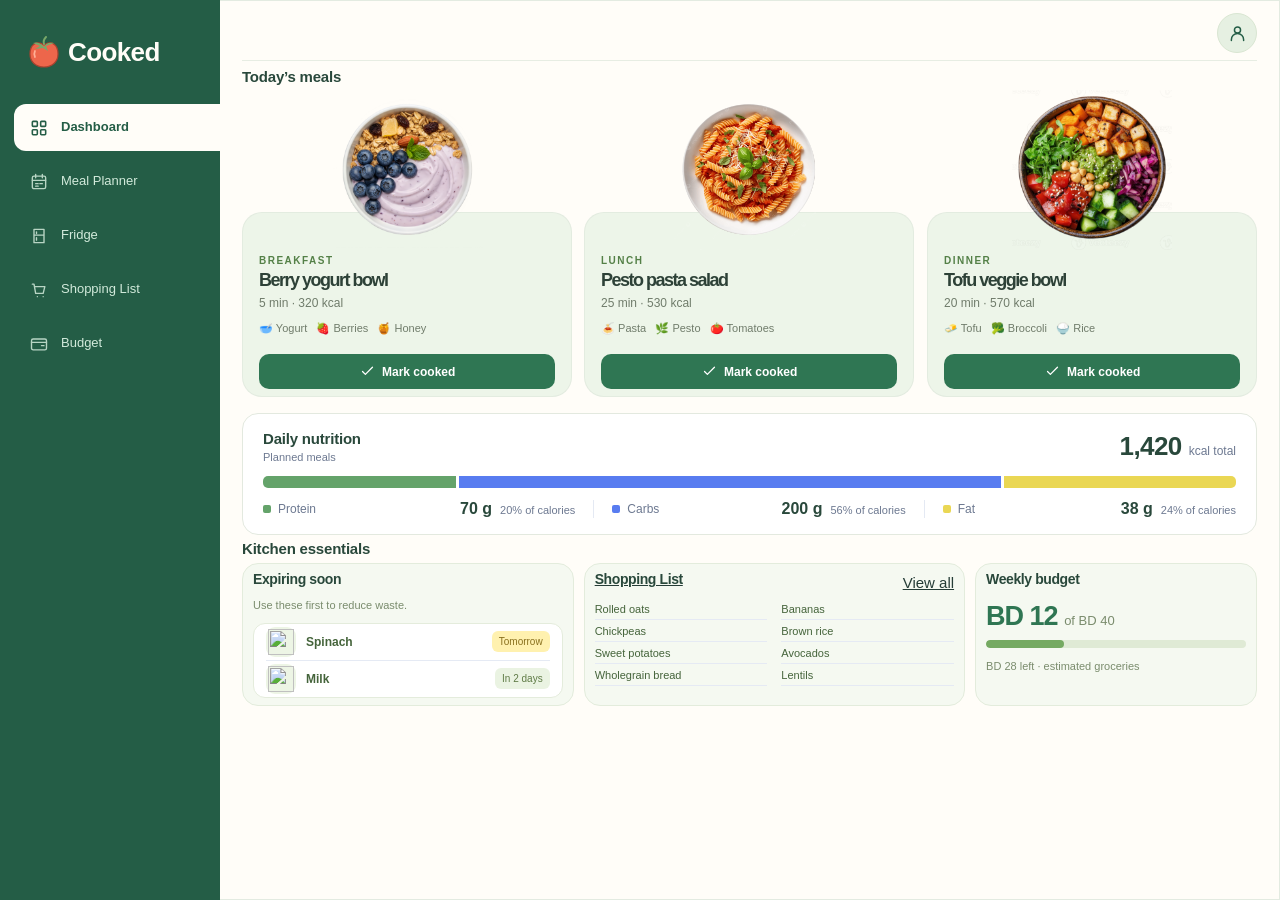
==== commit b85e27db: "fixed logo on pages?" ====
--- a/pages/Cooked.html
+++ b/pages/Cooked.html
@@ -591,7 +591,7 @@
   .shell{height:auto;min-height:100vh}
   .main{height:auto;min-height:100vh;overflow:visible}
 }
-</style><style id="allow-page-scroll">html,body{height:auto;min-height:100%;overflow-x:hidden;overflow-y:auto}.shell{height:auto;min-height:100vh;min-height:100dvh}.main{height:auto;min-height:0;overflow:visible}</style></head><body><div class="shell"><aside class="sidebar"><div class="sidebar-brand"><svg class="logo colored-logo" viewBox="0 0 150 36" preserveAspectRatio="xMinYMid meet" role="img" aria-label="Cooked"><path d="M16 11C8 6 2 11 2 20c0 8 6 13 14 13s14-5 14-13c0-9-6-14-14-9Z" fill="#ed664b" stroke="#aa422f" stroke-width="1.2"/><path d="M16 13C12 8 8 8 5 9l7 3-5 3 8-1 5 3-2-5 8-3c-5-1-8 0-10 4Z" fill="#79a869"/><path d="M16 10c-1-3 0-5 2-7" fill="none" stroke="#79a869" stroke-width="2" stroke-linecap="round"/><path d="M7 17c-1 2-1 4 0 6" fill="none" stroke="#ffb096" stroke-width="1.7" stroke-linecap="round"/><text x="40" y="27" fill="#fffdf7" font-family="Segoe UI,Arial,Helvetica,sans-serif" font-size="26" font-weight="700" letter-spacing="-.6">Cooked</text></svg></div><nav aria-label="Main navigation" class="nav"><div class="navitem active" aria-current="page"><svg aria-hidden="true" viewBox="0 0 24 24"><rect x="4" y="4" width="6" height="6" rx="1"/><rect x="14" y="4" width="6" height="6" rx="1"/><rect x="4" y="14" width="6" height="6" rx="1"/><rect x="14" y="14" width="6" height="6" rx="1"/></svg>Dashboard</div><div class="navitem"><svg aria-hidden="true" viewBox="0 0 24 24"><rect x="4" y="5" width="16" height="15" rx="2"/><path d="M8 3v4M16 3v4M4 10h16M8 14h3M13 14h3M8 17h3"/></svg>Meal Planner</div><div class="navitem"><svg aria-hidden="true" viewBox="0 0 24 24"><path d="M6 4h12v16H6zM6 11h12M9 7v2M9 14v3"/></svg>Fridge</div><div class="navitem"><svg aria-hidden="true" viewBox="0 0 24 24"><path d="M4 5h2l2 11h9l2-8H7M10 20h.01M17 20h.01"/></svg>Shopping List</div><div class="navitem"><svg aria-hidden="true" viewBox="0 0 24 24"><rect x="3" y="6" width="18" height="13" rx="2"/><path d="M3 10h18M15 14h3"/></svg>Budget</div></nav></aside><main class="main"><div class="heading"><div></div><div class="header-account"><span class="profile-icon" role="img" aria-label="User profile"><svg viewBox="0 0 24 24" fill="none" stroke="currentColor" stroke-width="1.7" stroke-linecap="round" stroke-linejoin="round" aria-hidden="true"><circle cx="12" cy="8" r="3.5"/><path d="M5 20v-1a7 7 0 0 1 14 0v1"/></svg></span></div></div><div class="content"><section class="today-section" aria-labelledby="today-heading"><div class="section-heading"><h2 id="today-heading">Today&#8217;s meals</h2></div><div class="meals" id="meals"><article class="meal"><img alt="Overhead photograph of Berry yogurt bowl" src="../assets/images/yogurt.png"/><div class="type">BREAKFAST</div><h3>Berry yogurt bowl</h3><div class="meta">5 min &middot; 320 kcal</div><div class="meal-ingredients">&#129379; Yogurt &nbsp; &#127827; Berries &nbsp; &#127855; Honey</div><div class="actions"><button type="button" class="cook" aria-pressed="false"><svg aria-hidden="true" viewBox="0 0 24 24"><path d="m5 12 4 4L19 6"></path></svg><span class="cook-label">Mark cooked</span><span class="cook-undo" hidden>Undo</span></button></div></article><article class="meal"><img alt="Overhead photograph of Pesto pasta salad" src="../assets/images/pasta_dish.png"/><div class="type">LUNCH</div><h3>Pesto pasta salad</h3><div class="meta">25 min &middot; 530 kcal</div><div class="meal-ingredients">&#127837; Pasta &nbsp; &#127807; Pesto &nbsp; &#127813; Tomatoes</div><div class="actions"><button type="button" class="cook" aria-pressed="false"><svg aria-hidden="true" viewBox="0 0 24 24"><path d="m5 12 4 4L19 6"></path></svg><span class="cook-label">Mark cooked</span><span class="cook-undo" hidden>Undo</span></button></div></article><article class="meal"><img alt="Overhead photograph of Tofu veggie bowl" src="../assets/images/tofu.png"/><div class="type">DINNER</div><h3>Tofu veggie bowl</h3><div class="meta">20 min &middot; 570 kcal</div><div class="meal-ingredients">&#129480; Tofu &nbsp; &#129382; Broccoli &nbsp; &#127834; Rice</div><div class="actions"><button type="button" class="cook" aria-pressed="false"><svg aria-hidden="true" viewBox="0 0 24 24"><path d="m5 12 4 4L19 6"></path></svg><span class="cook-label">Mark cooked</span><span class="cook-undo" hidden>Undo</span></button></div></article></div><section class="macro-breakdown" aria-labelledby="macro-title"><div class="macro-top"><div><h2 id="macro-title">Daily nutrition</h2><p>Planned meals</p></div><div class="macro-energy"><strong id="cal">1,420</strong><span>kcal total</span></div></div><div class="macro-bar" role="img" aria-label="Estimated calorie breakdown: protein 20 percent, carbs 56 percent, fat 24 percent"><span class="bar-protein" style="flex:20"></span><span class="bar-carbs" style="flex:56"></span><span class="bar-fat" style="flex:24"></span></div><dl class="macro-key"><div><dt><i class="bar-protein" aria-hidden="true"></i>Protein</dt><dd><strong>70 g</strong><span>20% of calories</span></dd></div><div><dt><i class="bar-carbs" aria-hidden="true"></i>Carbs</dt><dd><strong>200 g</strong><span>56% of calories</span></dd></div><div><dt><i class="bar-fat" aria-hidden="true"></i>Fat</dt><dd><strong>38 g</strong><span>24% of calories</span></dd></div></dl></section></section><aside class="rail" aria-labelledby="kitchen-heading"><div class="section-heading kitchen-heading"><h2 id="kitchen-heading">Kitchen essentials</h2></div><section class="note expiry-card"><div class="expiry-header"><h2>Expiring soon</h2></div><p class="expiry-subtitle">Use these first to reduce waste.</p><div class="expiry-list"><div class="expiry-row"><span class="expiry-image"><img alt="" class="ingredient" src="https://www.themealdb.com/images/ingredients/Spinach-Small.png"/></span><span class="expiry-name">Spinach</span><span class="expiry-badge urgent">Tomorrow</span></div><div class="expiry-row"><span class="expiry-image"><img alt="" class="ingredient" src="https://www.themealdb.com/images/ingredients/Milk-Small.png"/></span><span class="expiry-name">Milk</span><span class="expiry-badge">In 2 days</span></div></div></section><section class="note shopping-card"><a class="shopping-card-link" href="Shopping-list.html"><div class="shopping-header"><h2>Shopping List</h2><span aria-hidden="true">View all</span></div></a><div class="shopping-items"><label>Rolled oats</label><label>Bananas</label><label>Chickpeas</label><label>Brown rice</label><label>Sweet potatoes</label><label>Avocados</label><label>Wholegrain bread</label><label>Lentils</label></div></section><section class="note budget-card"><h2>Weekly budget</h2><div class="budget"><span>BD 12</span> <small>of BD 40</small></div><div aria-label="Estimated grocery spending" aria-valuemax="40" aria-valuemin="0" aria-valuenow="12" class="progress" role="meter"><div></div></div><p class="muted">BD 28 left &middot; estimated groceries</p></section></aside></div></main></div><dialog class="meal-dialog" id="recipe-0" aria-labelledby="recipe-title-0"><div class="dialog-heading"><h2 id="recipe-title-0">Berry yogurt bowl</h2><button type="button" data-close aria-label="Close recipe">&#215;</button></div><p class="dialog-caption">Simple recipe &middot; 1 serving</p><h3>Ingredients</h3><ul><li>200 g Greek yogurt</li><li>100 g mixed berries</li><li>30 g granola</li><li>1 tsp honey</li></ul><h3>Method</h3><ol><li>Spoon the yogurt into a bowl.</li><li>Wash the berries and add them on top.</li><li>Finish with granola and a drizzle of honey.</li></ol></dialog><dialog class="meal-dialog" id="recipe-1" aria-labelledby="recipe-title-1"><div class="dialog-heading"><h2 id="recipe-title-1">Pesto pasta salad</h2><button type="button" data-close aria-label="Close recipe">&#215;</button></div><p class="dialog-caption">Simple recipe &middot; 1 serving</p><h3>Ingredients</h3><ul><li>75 g dry pasta</li><li>1 tbsp pesto</li><li>100 g cherry tomatoes</li><li>A handful of baby spinach</li><li>1 tsp olive oil</li></ul><h3>Method</h3><ol><li>Cook the pasta according to its packet, then drain and cool slightly.</li><li>Halve the tomatoes and rinse the spinach.</li><li>Toss the pasta with pesto, olive oil, tomatoes and spinach.</li></ol></dialog><dialog class="meal-dialog" id="recipe-2" aria-labelledby="recipe-title-2"><div class="dialog-heading"><h2 id="recipe-title-2">Tofu veggie bowl</h2><button type="button" data-close aria-label="Close recipe">&#215;</button></div><p class="dialog-caption">Simple recipe &middot; 1 serving</p><h3>Ingredients</h3><ul><li>150 g firm tofu</li><li>150 g cooked rice</li><li>100 g broccoli</li><li>1 small carrot</li><li>1 tbsp soy sauce</li><li>1 tsp oil</li></ul><h3>Method</h3><ol><li>Pat the tofu dry and cut it into cubes. Slice the carrot and cut the broccoli into florets.</li><li>Heat the oil in a pan and cook the tofu until golden.</li><li>Add the vegetables with a splash of water and cook until tender. Stir in the soy sauce.</li><li>Serve over the cooked rice.</li></ol></dialog><dialog class="meal-dialog week-dialog" id="weekly-plan" aria-labelledby="week-title"><div class="dialog-heading"><h2 id="week-title">Full week plan</h2><button type="button" data-close aria-label="Close weekly plan">&#215;</button></div><p class="dialog-caption">Sample weekly menu, including today's meals.</p><div class="week-table-wrap"><table class="week-table"><thead><tr><th>Day</th><th>Breakfast</th><th>Lunch</th><th>Dinner</th></tr></thead><tbody><tr><th scope="row">Mon</th><td>Overnight oats</td><td>Chickpea wrap</td><td>Vegetable curry</td></tr><tr class="current-day"><th scope="row">Tue ? Today</th><td>Berry yogurt bowl</td><td>Pesto pasta salad</td><td>Tofu veggie bowl</td></tr><tr><th scope="row">Wed</th><td>Banana toast</td><td>Lentil soup</td><td>Roasted vegetable rice</td></tr><tr><th scope="row">Thu</th><td>Apple porridge</td><td>Hummus wrap</td><td>Chickpea stew</td></tr><tr><th scope="row">Fri</th><td>Scrambled eggs</td><td>Quinoa salad</td><td>Vegetable noodles</td></tr><tr><th scope="row">Sat</th><td>Banana pancakes</td><td>Baked sweet potato</td><td>Bean tacos</td></tr><tr><th scope="row">Sun</th><td>Fruit and oats</td><td>Rice and bean bowl</td><td>Roasted vegetable couscous</td></tr></tbody></table></div></dialog><script>
+</style><style id="cream-surface">.main{background:#fffdf8}.sidebar .navitem.active{background:#fffdf8}</style><style id="brand-link">a.sidebar-brand{text-decoration:none;color:inherit}</style><style id="allow-page-scroll">html,body{height:auto;min-height:100%;overflow-x:hidden;overflow-y:auto}.shell{height:auto;min-height:100vh;min-height:100dvh}.main{height:auto;min-height:0;overflow:visible}</style></head><body><div class="shell"><aside class="sidebar"><a class="sidebar-brand" href="Cooked.html" aria-label="Cooked home"><svg class="logo colored-logo" viewBox="0 0 150 36" preserveAspectRatio="xMinYMid meet" role="img" aria-label="Cooked"><path d="M16 11C8 6 2 11 2 20c0 8 6 13 14 13s14-5 14-13c0-9-6-14-14-9Z" fill="#ed664b" stroke="#aa422f" stroke-width="1.2"/><path d="M16 13C12 8 8 8 5 9l7 3-5 3 8-1 5 3-2-5 8-3c-5-1-8 0-10 4Z" fill="#79a869"/><path d="M16 10c-1-3 0-5 2-7" fill="none" stroke="#79a869" stroke-width="2" stroke-linecap="round"/><path d="M7 17c-1 2-1 4 0 6" fill="none" stroke="#ffb096" stroke-width="1.7" stroke-linecap="round"/><text x="40" y="27" fill="#fffdf7" font-family="Segoe UI,Arial,Helvetica,sans-serif" font-size="26" font-weight="700" letter-spacing="-.6">Cooked</text></svg></a><nav aria-label="Main navigation" class="nav"><div class="navitem active" aria-current="page"><svg aria-hidden="true" viewBox="0 0 24 24"><rect x="4" y="4" width="6" height="6" rx="1"/><rect x="14" y="4" width="6" height="6" rx="1"/><rect x="4" y="14" width="6" height="6" rx="1"/><rect x="14" y="14" width="6" height="6" rx="1"/></svg>Dashboard</div><div class="navitem"><svg aria-hidden="true" viewBox="0 0 24 24"><rect x="4" y="5" width="16" height="15" rx="2"/><path d="M8 3v4M16 3v4M4 10h16M8 14h3M13 14h3M8 17h3"/></svg>Meal Planner</div><div class="navitem"><svg aria-hidden="true" viewBox="0 0 24 24"><path d="M6 4h12v16H6zM6 11h12M9 7v2M9 14v3"/></svg>Fridge</div><div class="navitem"><svg aria-hidden="true" viewBox="0 0 24 24"><path d="M4 5h2l2 11h9l2-8H7M10 20h.01M17 20h.01"/></svg>Shopping List</div><div class="navitem"><svg aria-hidden="true" viewBox="0 0 24 24"><rect x="3" y="6" width="18" height="13" rx="2"/><path d="M3 10h18M15 14h3"/></svg>Budget</div></nav></aside><main class="main"><div class="heading"><div></div><div class="header-account"><span class="profile-icon" role="img" aria-label="User profile"><svg viewBox="0 0 24 24" fill="none" stroke="currentColor" stroke-width="1.7" stroke-linecap="round" stroke-linejoin="round" aria-hidden="true"><circle cx="12" cy="8" r="3.5"/><path d="M5 20v-1a7 7 0 0 1 14 0v1"/></svg></span></div></div><div class="content"><section class="today-section" aria-labelledby="today-heading"><div class="section-heading"><h2 id="today-heading">Today&#8217;s meals</h2></div><div class="meals" id="meals"><article class="meal"><img alt="Overhead photograph of Berry yogurt bowl" src="../assets/images/yogurt.png"/><div class="type">BREAKFAST</div><h3>Berry yogurt bowl</h3><div class="meta">5 min &middot; 320 kcal</div><div class="meal-ingredients">&#129379; Yogurt &nbsp; &#127827; Berries &nbsp; &#127855; Honey</div><div class="actions"><button type="button" class="cook" aria-pressed="false"><svg aria-hidden="true" viewBox="0 0 24 24"><path d="m5 12 4 4L19 6"></path></svg><span class="cook-label">Mark cooked</span><span class="cook-undo" hidden>Undo</span></button></div></article><article class="meal"><img alt="Overhead photograph of Pesto pasta salad" src="../assets/images/pasta_dish.png"/><div class="type">LUNCH</div><h3>Pesto pasta salad</h3><div class="meta">25 min &middot; 530 kcal</div><div class="meal-ingredients">&#127837; Pasta &nbsp; &#127807; Pesto &nbsp; &#127813; Tomatoes</div><div class="actions"><button type="button" class="cook" aria-pressed="false"><svg aria-hidden="true" viewBox="0 0 24 24"><path d="m5 12 4 4L19 6"></path></svg><span class="cook-label">Mark cooked</span><span class="cook-undo" hidden>Undo</span></button></div></article><article class="meal"><img alt="Overhead photograph of Tofu veggie bowl" src="../assets/images/tofu.png"/><div class="type">DINNER</div><h3>Tofu veggie bowl</h3><div class="meta">20 min &middot; 570 kcal</div><div class="meal-ingredients">&#129480; Tofu &nbsp; &#129382; Broccoli &nbsp; &#127834; Rice</div><div class="actions"><button type="button" class="cook" aria-pressed="false"><svg aria-hidden="true" viewBox="0 0 24 24"><path d="m5 12 4 4L19 6"></path></svg><span class="cook-label">Mark cooked</span><span class="cook-undo" hidden>Undo</span></button></div></article></div><section class="macro-breakdown" aria-labelledby="macro-title"><div class="macro-top"><div><h2 id="macro-title">Daily nutrition</h2><p>Planned meals</p></div><div class="macro-energy"><strong id="cal">1,420</strong><span>kcal total</span></div></div><div class="macro-bar" role="img" aria-label="Estimated calorie breakdown: protein 20 percent, carbs 56 percent, fat 24 percent"><span class="bar-protein" style="flex:20"></span><span class="bar-carbs" style="flex:56"></span><span class="bar-fat" style="flex:24"></span></div><dl class="macro-key"><div><dt><i class="bar-protein" aria-hidden="true"></i>Protein</dt><dd><strong>70 g</strong><span>20% of calories</span></dd></div><div><dt><i class="bar-carbs" aria-hidden="true"></i>Carbs</dt><dd><strong>200 g</strong><span>56% of calories</span></dd></div><div><dt><i class="bar-fat" aria-hidden="true"></i>Fat</dt><dd><strong>38 g</strong><span>24% of calories</span></dd></div></dl></section></section><aside class="rail" aria-labelledby="kitchen-heading"><div class="section-heading kitchen-heading"><h2 id="kitchen-heading">Kitchen essentials</h2></div><section class="note expiry-card"><div class="expiry-header"><h2>Expiring soon</h2></div><p class="expiry-subtitle">Use these first to reduce waste.</p><div class="expiry-list"><div class="expiry-row"><span class="expiry-image"><img alt="" class="ingredient" src="https://www.themealdb.com/images/ingredients/Spinach-Small.png"/></span><span class="expiry-name">Spinach</span><span class="expiry-badge urgent">Tomorrow</span></div><div class="expiry-row"><span class="expiry-image"><img alt="" class="ingredient" src="https://www.themealdb.com/images/ingredients/Milk-Small.png"/></span><span class="expiry-name">Milk</span><span class="expiry-badge">In 2 days</span></div></div></section><section class="note shopping-card"><a class="shopping-card-link" href="Shopping-list.html"><div class="shopping-header"><h2>Shopping List</h2><span aria-hidden="true">View all</span></div></a><div class="shopping-items"><label>Rolled oats</label><label>Bananas</label><label>Chickpeas</label><label>Brown rice</label><label>Sweet potatoes</label><label>Avocados</label><label>Wholegrain bread</label><label>Lentils</label></div></section><section class="note budget-card"><h2>Weekly budget</h2><div class="budget"><span>BD 12</span> <small>of BD 40</small></div><div aria-label="Estimated grocery spending" aria-valuemax="40" aria-valuemin="0" aria-valuenow="12" class="progress" role="meter"><div></div></div><p class="muted">BD 28 left &middot; estimated groceries</p></section></aside></div></main></div><dialog class="meal-dialog" id="recipe-0" aria-labelledby="recipe-title-0"><div class="dialog-heading"><h2 id="recipe-title-0">Berry yogurt bowl</h2><button type="button" data-close aria-label="Close recipe">&#215;</button></div><p class="dialog-caption">Simple recipe &middot; 1 serving</p><h3>Ingredients</h3><ul><li>200 g Greek yogurt</li><li>100 g mixed berries</li><li>30 g granola</li><li>1 tsp honey</li></ul><h3>Method</h3><ol><li>Spoon the yogurt into a bowl.</li><li>Wash the berries and add them on top.</li><li>Finish with granola and a drizzle of honey.</li></ol></dialog><dialog class="meal-dialog" id="recipe-1" aria-labelledby="recipe-title-1"><div class="dialog-heading"><h2 id="recipe-title-1">Pesto pasta salad</h2><button type="button" data-close aria-label="Close recipe">&#215;</button></div><p class="dialog-caption">Simple recipe &middot; 1 serving</p><h3>Ingredients</h3><ul><li>75 g dry pasta</li><li>1 tbsp pesto</li><li>100 g cherry tomatoes</li><li>A handful of baby spinach</li><li>1 tsp olive oil</li></ul><h3>Method</h3><ol><li>Cook the pasta according to its packet, then drain and cool slightly.</li><li>Halve the tomatoes and rinse the spinach.</li><li>Toss the pasta with pesto, olive oil, tomatoes and spinach.</li></ol></dialog><dialog class="meal-dialog" id="recipe-2" aria-labelledby="recipe-title-2"><div class="dialog-heading"><h2 id="recipe-title-2">Tofu veggie bowl</h2><button type="button" data-close aria-label="Close recipe">&#215;</button></div><p class="dialog-caption">Simple recipe &middot; 1 serving</p><h3>Ingredients</h3><ul><li>150 g firm tofu</li><li>150 g cooked rice</li><li>100 g broccoli</li><li>1 small carrot</li><li>1 tbsp soy sauce</li><li>1 tsp oil</li></ul><h3>Method</h3><ol><li>Pat the tofu dry and cut it into cubes. Slice the carrot and cut the broccoli into florets.</li><li>Heat the oil in a pan and cook the tofu until golden.</li><li>Add the vegetables with a splash of water and cook until tender. Stir in the soy sauce.</li><li>Serve over the cooked rice.</li></ol></dialog><dialog class="meal-dialog week-dialog" id="weekly-plan" aria-labelledby="week-title"><div class="dialog-heading"><h2 id="week-title">Full week plan</h2><button type="button" data-close aria-label="Close weekly plan">&#215;</button></div><p class="dialog-caption">Sample weekly menu, including today's meals.</p><div class="week-table-wrap"><table class="week-table"><thead><tr><th>Day</th><th>Breakfast</th><th>Lunch</th><th>Dinner</th></tr></thead><tbody><tr><th scope="row">Mon</th><td>Overnight oats</td><td>Chickpea wrap</td><td>Vegetable curry</td></tr><tr class="current-day"><th scope="row">Tue ? Today</th><td>Berry yogurt bowl</td><td>Pesto pasta salad</td><td>Tofu veggie bowl</td></tr><tr><th scope="row">Wed</th><td>Banana toast</td><td>Lentil soup</td><td>Roasted vegetable rice</td></tr><tr><th scope="row">Thu</th><td>Apple porridge</td><td>Hummus wrap</td><td>Chickpea stew</td></tr><tr><th scope="row">Fri</th><td>Scrambled eggs</td><td>Quinoa salad</td><td>Vegetable noodles</td></tr><tr><th scope="row">Sat</th><td>Banana pancakes</td><td>Baked sweet potato</td><td>Bean tacos</td></tr><tr><th scope="row">Sun</th><td>Fruit and oats</td><td>Rice and bean bowl</td><td>Roasted vegetable couscous</td></tr></tbody></table></div></dialog><script>
 document.querySelectorAll('[data-open]').forEach(button=>button.addEventListener('click',()=>document.getElementById(button.dataset.open).showModal()));
 document.querySelectorAll('[data-close]').forEach(button=>button.addEventListener('click',()=>button.closest('dialog').close()));
 document.querySelectorAll('.meal-dialog').forEach(dialog=>dialog.addEventListener('click',event=>{if(event.target===dialog){const r=dialog.getBoundingClientRect();if(event.clientX<r.left||event.clientX>r.right||event.clientY<r.top||event.clientY>r.bottom)dialog.close();}}));
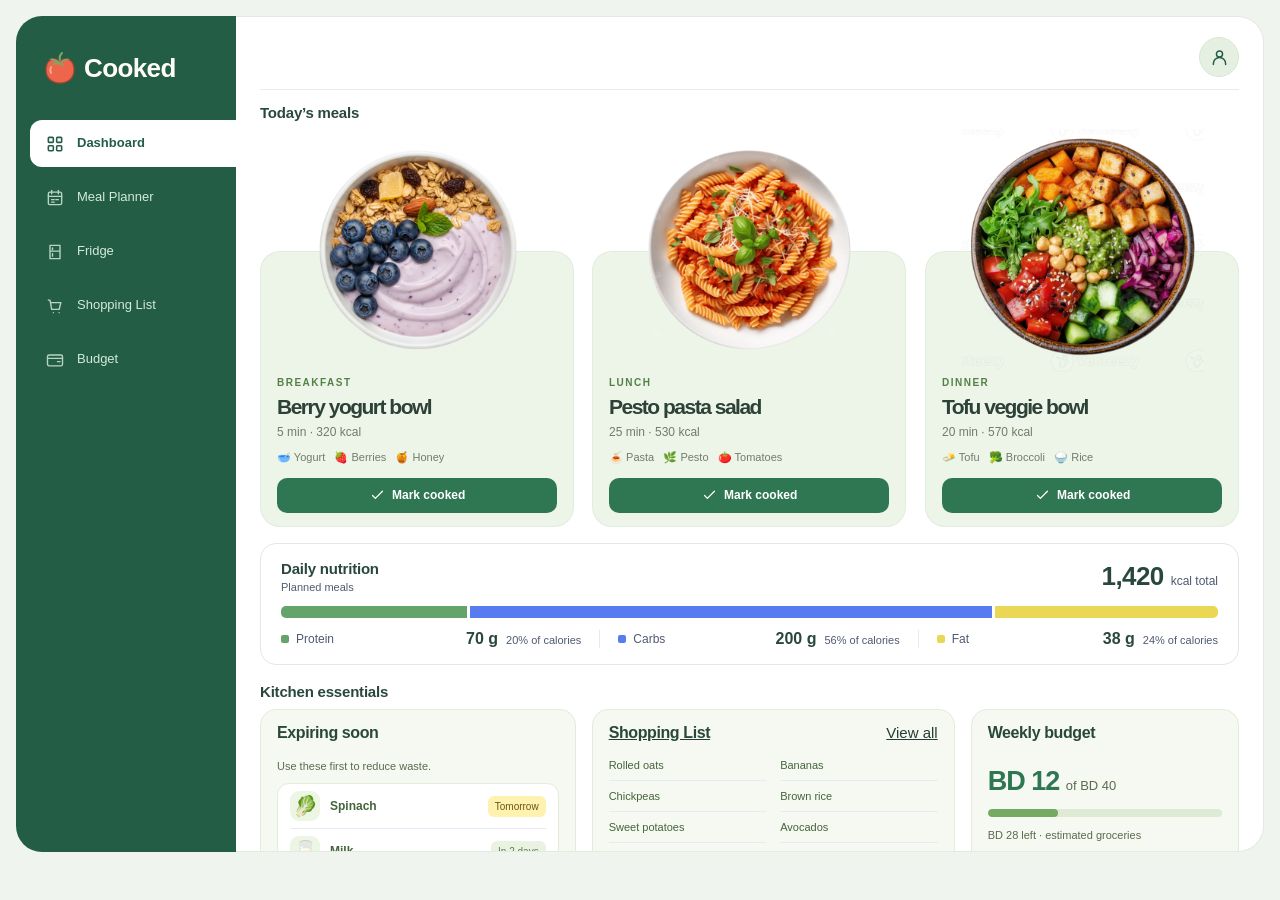
==== commit acaf2f68: "Fix accessibility issues and layout bugs in prototype - Raise text contrast to WCAG AA on all pages " ====
--- a/pages/Cooked.html
+++ b/pages/Cooked.html
@@ -1,5 +1,5 @@
 ﻿<!DOCTYPE html>
-<html lang="en"><head><meta charset="utf-8"/><meta content="width=device-width,initial-scale=1" name="viewport"/><title>Cooked &middot; Your meal planner</title><style>
+<html lang="en"><head><meta charset="utf-8"/><meta content="width=device-width,initial-scale=1" name="viewport"/><title>Cooked · Your meal planner</title><style>
 *{box-sizing:border-box}body{margin:0;background:#ffe6a0;color:#183d2c;font-family:Arial,Helvetica,sans-serif;font-size:15px}button,input,a{font:inherit}button,a{ -webkit-tap-highlight-color:transparent}button{cursor:pointer}button:focus-visible,a:focus-visible,input:focus-visible{outline:3px solid #a4472e;outline-offset:4px}button{border:0;color:inherit}a{color:inherit}.shell{min-height:100vh;display:grid;grid-template-columns:190px 1fr;max-width:1640px;margin:auto;padding:24px 24px 24px 0}.sidebar{padding:25px 16px;display:flex;flex-direction:column;gap:45px}.logo{width:145px;height:auto;mix-blend-mode:multiply}.nav{display:grid;gap:10px}.nav a{text-decoration:none;padding:15px 18px;display:flex;align-items:center;gap:14px;border-radius:18px;color:#4d624f}.nav a.active{background:#ff694a;color:white}.nav svg{width:21px;height:21px;fill:none;stroke:currentColor;stroke-width:1.7;stroke-linecap:round;stroke-linejoin:round}.foot{margin-top:auto;padding:25px 18px;font-size:12px;color:#6f745c;line-height:1.6}.main{background:#fffcf5;border-radius:35px;padding:32px 38px;min-width:0}.top{display:flex;justify-content:space-between;align-items:center;gap:20px}.search{background:#f6f1e6;border:1px solid #eee6d6;padding:14px 20px;border-radius:30px;width:min(480px,70%);color:#354c3c}.profile{background:#f1ead9;border-radius:50%;width:42px;height:42px;font-weight:bold}.heading{display:flex;align-items:center;justify-content:space-between;margin:30px 0 24px;gap:15px}h1{font-family:Georgia,serif;font-size:62px;margin:0;letter-spacing:-2px;line-height:1}h2{font-size:22px;margin:0 0 20px;letter-spacing:-.5px}.primary{background:#fa6547;color:#fff;padding:15px 23px;border-radius:25px;font-weight:700}.date{font-size:13px;color:#7b8069;margin-top:12px}.content{display:grid;grid-template-columns:minmax(0,1fr) 260px;gap:24px}.meals{display:grid;grid-template-columns:repeat(3,minmax(0,1fr));gap:16px;padding-top:20px}.meal{border-radius:25px;background:#fce0d1;padding:0 18px 20px;min-width:0;transition:transform .2s}.meal:hover{transform:translateY(-4px)}.meal:nth-child(2){background:#e8efcb}.meal:nth-child(3){background:#fff0bf}.meal img{width:100%;aspect-ratio:1;object-fit:cover;border-radius:50%;margin-top:-20px;border:7px solid #fffdf7;box-shadow:0 7px 12px #183d2c15}.type{font-size:11px;font-weight:800;letter-spacing:1.2px;color:#a1442d;margin-top:22px}.meal h3{font-size:23px;letter-spacing:-.6px;margin:9px 0 10px;line-height:1.1;min-height:50px}.meta{font-size:13px;color:#66715d}.actions{display:flex;gap:7px;margin-top:24px;flex-wrap:wrap}.actions button{padding:10px 11px;background:#fffaf1;border-radius:18px;font-size:12px}.actions .cook{background:#fa6547;color:#fff;flex:1}.actions .cook.done{background:#416e4f}.rail{padding-top:0}.note{background:#f6f0e2;padding:22px;border-radius:24px;margin-bottom:20px}.note h2{font-size:20px}.expiry{display:flex;justify-content:space-between;gap:9px;align-items:center;background:#fffcf5;border-radius:16px;padding:16px 14px;margin-top:12px;font-size:14px}.expiry strong{display:block;color:#b54c33;font-size:12px;margin-top:5px}.ingredient{width:34px;height:34px;object-fit:contain}.budget{font-size:30px;font-weight:bold;margin:18px 0}.budget small{font-size:15px;font-weight:400}.budget span{color:#f16343}.progress{height:11px;background:#e5d9bd;border-radius:20px;overflow:hidden}.progress div{width:30%;height:100%;background:#f77753;border-radius:20px}.muted{color:#7b8069;font-size:13px}.listbutton{width:100%;background:none;text-align:left;display:flex;justify-content:space-between;padding:0;align-items:center}.listbutton strong{font-size:20px}.nutrition{margin:27px 0 30px;padding:20px 0;display:flex;align-items:center;justify-content:space-between;gap:15px;border-top:1px solid #e9e0cd;border-bottom:1px solid #e9e0cd;flex-wrap:wrap}.nutrition span{font-size:14px;color:#65765d}.nutrition b{font-size:17px;color:#284a35}.weekheader{display:flex;align-items:center;justify-content:space-between;margin-bottom:17px}.weekheader h2{margin:0}.weekheader button{background:#f1ead7;padding:9px 15px;border-radius:20px}.week{display:grid;grid-template-columns:repeat(7,1fr);gap:10px}.day{border-radius:20px;background:#f6f0e2;padding:15px 6px 10px;text-align:center}.day:hover{background:#f5dfc6}.day.selected{background:#fb7052;color:white}.day b{display:block;font-size:13px}.day span{display:block;font-size:23px;margin:7px}.day img{width:54px;height:54px;border-radius:50%;object-fit:cover;border:3px solid #fff8eb}.day em{display:block;font-style:normal;font-size:10px;margin:6px 0 0;min-height:12px}.source{font-size:11px;color:#808673;margin-top:25px}.source a{text-underline-offset:3px}.toast{position:fixed;bottom:25px;left:50%;transform:translateX(-50%);background:#244a35;color:white;padding:15px 24px;border-radius:16px;box-shadow:0 5px 30px #0002;z-index:5;display:none}dialog{border:0;border-radius:25px;padding:30px;max-width:440px;width:90%;color:#183d2c;background:#fffaf0}dialog::backdrop{background:#193b2d66}dialog ul{padding-left:20px;line-height:2.4}dialog button{padding:10px 20px;border-radius:20px;background:#e3ebd7} .hidden{display:none!important}
 @media(min-width:1500px){.main{padding:40px 50px}.meal h3{font-size:27px}.content{grid-template-columns:minmax(0,1fr) 300px}.meal{padding:0 23px 24px}}
 @media(max-width:1150px){.shell{grid-template-columns:155px 1fr}.sidebar{padding-left:10px}.logo{width:130px}.nav a{padding:13px 9px;gap:9px}.main{padding:25px}.content{grid-template-columns:1fr}.rail{display:grid;grid-template-columns:1fr 1fr;gap:16px;margin-top:22px}.note{margin:0}.rail .note:last-child{grid-column:1/-1}h1{font-size:52px}}
@@ -484,7 +484,7 @@
 .profile-icon{background:#f4e663;color:#4d4719;border-color:#f4e663}
 .meal,.meal:nth-child(2),.meal:nth-child(3){--card-color:#f2f5fc}.meal::before{border-color:#e2e8f5}.meal .type,.meal:nth-child(2) .type,.meal:nth-child(3) .type{color:#5570b3}.meta,.meal-ingredients{color:#737e96}
 .actions .cook{background:#365cf5;color:#fff;border-color:#365cf5}.actions .swap{background:#fff;color:#365cf5;border-color:#dfe6f7}.recipe-link{color:#365cf5}
-.macro-breakdown{background:#fff;border-color:#e3e8f3}.macro-energy strong,.macro-key strong{color:#222d49}.macro-top p,.macro-key dt,.macro-key dd>span,.macro-energy>span{color:#6d7991}.macro-key>div+div{border-color:#e4e9f3}.bar-protein{background:#365cf5}.bar-carbs{background:#91b8ed}.bar-fat{background:#f4e663}
+.macro-breakdown{background:#fff;border-color:#e3e8f3}.macro-energy strong,.macro-key strong{color:#222d49}.macro-top p,.macro-key dt,.macro-key dd>span,.macro-energy>span{color:#4f5a70}.macro-key>div+div{border-color:#e4e9f3}.bar-protein{background:#365cf5}.bar-carbs{background:#91b8ed}.bar-fat{background:#f4e663}
 .rail .note,.rail .note:nth-child(2),.rail .note.expiry-card:first-child,.rail .shopping-card,.rail .budget-card{background:#f8faff;border-color:#e3e9f5}
 .expiry-count,.shopping-count{background:#e9efff;color:#4868bd}.expiry-list{background:#fff;border-color:#e5eaf5}.expiry-image{background:#eef3fd}.expiry-subtitle,.note .muted,.budget small{color:#7a859a}.expiry-name,.shopping-items label{color:#485776}
 .expiry-badge{background:#edf1fa;color:#61749b}.expiry-badge.urgent{background:#fff4b5;color:#7b681c}.expiry-badge.urgent>span{background:#b7981d}
@@ -506,8 +506,8 @@
 .macro-breakdown{background:#fff;border-color:#e3e9df}.macro-energy strong,.macro-key strong{color:#29483b}
 .bar-protein{background:#64a36a}.bar-carbs{background:#587cf0}.bar-fat{background:#ead754}
 .rail .note.expiry-card:first-child{background:#f5f9f1;border-color:#e3ecdc}.rail .shopping-card{background:#f5f8ff;border-color:#e3e9f7}.rail .budget-card{background:#fffbed;border-color:#f0eacb}
-.expiry-count{background:#e6f0dc;color:#5a7c43}.expiry-image{background:#edf5e5}.expiry-name{color:#45643b}.expiry-list{border-color:#e4ecdc}.expiry-subtitle{color:#7a8c6d}
-.expiry-badge{background:#eaf3e2;color:#5f7b46}.expiry-badge.urgent{background:#fff1af;color:#89701e}.expiry-badge.urgent>span{background:#b99b29}
+.expiry-count{background:#e6f0dc;color:#5a7c43}.expiry-image{background:#edf5e5}.expiry-name{color:#45643b}.expiry-list{border-color:#e4ecdc}.expiry-subtitle{color:#5b6b4f}
+.expiry-badge{background:#eaf3e2;color:#5f7b46}.expiry-badge.urgent{background:#fff1af;color:#6b5612}.expiry-badge.urgent>span{background:#b99b29}
 .shopping-count{background:#e9efff;color:#4868bd}.shopping-items input:checked{background:#365cf5;border-color:#365cf5}
 .budget span{color:#375d40}.budget small,.budget-card .muted{color:#8a8766}.progress{background:#eae9cc}.progress div{background:#80b35c}
 .heading{border-bottom-color:#e7ede3}
@@ -526,8 +526,8 @@
 .profile-icon{background:#e6f0e2;color:#245d46;border-color:#d9e6d2}
 .rail .note,.rail .note:nth-child(2),.rail .note.expiry-card:first-child,.rail .shopping-card,.rail .budget-card{background:#f5f9f1;border-color:#e3ecdc}
 .shopping-items label{color:#45643b}.shopping-items input{border-color:#b6c9aa}.shopping-items input:checked{background:#2f7653;border-color:#2f7653}
-.budget span{color:#2f7653}.budget small,.budget-card .muted{color:#7a8c6d}.progress{background:#dfead5}.progress div{background:#75aa62}
-.expiry-badge.urgent{background:#fff1af;color:#89701e}.expiry-badge.urgent>span{background:#b99b29}
+.budget span{color:#2f7653}.budget small,.budget-card .muted{color:#5b6b4f}.progress{background:#dfead5}.progress div{background:#75aa62}
+.expiry-badge.urgent{background:#fff1af;color:#6b5612}.expiry-badge.urgent>span{background:#b99b29}
 .bar-protein{background:#64a36a}.bar-carbs{background:#587cf0}.bar-fat{background:#ead754}
 .meal-dialog{color:#29483b}.dialog-heading button{background:#edf5e9;color:#245d46}.week-table .current-day{background:#edf5e9}
 @media(max-width:700px){.sidebar .navitem.active{background:#edf5e9;color:#245d46}}
@@ -535,7 +535,8 @@
 .sidebar .colored-logo{display:block;width:150px;height:36px;max-width:100%;aspect-ratio:150/36;flex-shrink:0;overflow:visible;filter:none;mix-blend-mode:normal}.sidebar-brand{min-height:40px;flex-shrink:0;overflow:visible}
 .actions button.cook{cursor:pointer;transition:background .15s,color .15s}.actions button.cook:hover{background:#245d46}.actions button.cook.done{background:#e1edda;color:#305334;border:1px solid #adc69b}.actions button.cook.done:hover{background:#d6e5cd}.cook-undo{font-size:10px;text-decoration:underline;text-underline-offset:2px;margin-left:auto;opacity:.8}.cook-undo[hidden]{display:none}.actions button.cook:focus-visible{outline:3px solid #5478ce;outline-offset:3px}
 @media(max-width:700px){.sidebar .colored-logo{width:125px;height:30px}.cook-undo{font-size:9px}}
-</style><style id="final-layout-polish">.shell{gap:0}.sidebar{border-radius:26px 0 0 26px}.main{border-radius:0 26px 26px 0}.sidebar .navitem.active{margin-right:-18px;padding-right:30px;border-radius:12px 0 0 12px}.welcome-eyebrow{display:none}body,body button,body input,body select,body h1,body h2,body h3,body p,body span,body label,body a{font-family:"Segoe UI",Arial,Helvetica,sans-serif}.heading h1,h1,h2,.meal h3,.weekheader h2,.listbutton strong,.nutrition strong,.primary,.day span,.sidebar-bottom{font-family:"Segoe UI",Arial,Helvetica,sans-serif;font-weight:700;letter-spacing:-1.5px}@media(min-width:1001px){html,body{height:100%;overflow:hidden}.shell{height:calc(100vh - 32px);min-height:640px;max-width:1640px;padding:16px;grid-template-columns:220px minmax(0,1fr);gap:0}.main{height:100%;overflow:hidden}.heading h1{margin-top:0}}@media(max-width:700px){html,body{height:auto;overflow:auto}.sidebar,.main{border-radius:0}.sidebar .navitem.active{margin-right:0;padding-right:12px;border-radius:12px}}</style><style id="compact-dashboard-layout">
+<style id="final-layout-polish">.shell{gap:0}.sidebar{border-radius:26px 0 0 26px}.main{border-radius:0 26px 26px 0}.sidebar .navitem.active{margin-right:-18px;padding-right:30px;border-radius:12px 0 0 12px}.welcome-eyebrow{display:none}body,body button,body input,body select,body h1,body h2,body h3,body p,body span,body label,body a{font-family:"Segoe UI",Arial,Helvetica,sans-serif}.heading h1,h1,h2,.meal h3,.weekheader h2,.listbutton strong,.nutrition strong,.primary,.day span,.sidebar-bottom{font-family:"Segoe UI",Arial,Helvetica,sans-serif;font-weight:700;letter-spacing:-1.5px}@media(min-width:1001px){html,body{height:100%;overflow:hidden}.shell{height:calc(100vh - 32px);min-height:640px;max-width:1640px;padding:16px;grid-template-columns:220px minmax(0,1fr);gap:0}.main{height:100%;overflow:hidden}.heading h1{margin-top:0}}@media(max-width:700px){html,body{height:auto;overflow:auto}.sidebar,.main{border-radius:0}.sidebar .navitem.active{margin-right:0;padding-right:12px;border-radius:12px}}</style><style id="mobile-meal-fix">@media(max-width:700px){.meals{grid-template-columns:minmax(0,1fr)!important;gap:14px!important}.meal{display:grid!important;grid-template-columns:110px minmax(0,1fr);column-gap:14px;align-items:center;padding:12px!important;height:auto!important}.meal::before{inset:0!important}.meal img{grid-row:1/6;max-width:110px!important;width:110px}.meal .type,.meal h3,.meal .meta,.meal .meal-ingredients,.meal .actions{grid-column:2;margin-top:2px!important}.meal .actions{margin-top:8px!important}}</style></head><body><div class="shell"><aside class="sidebar" aria-label="Sidebar"><div class="sidebar-brand"><svg class="logo colored-logo" viewBox="0 0 150 36" preserveAspectRatio="xMinYMid meet" role="img" aria-label="Cooked"><path d="M16 11C8 6 2 11 2 20c0 8 6 13 14 13s14-5 14-13c0-9-6-14-14-9Z" fill="#ed664b" stroke="#aa422f" stroke-width="1.2"/><path d="M16 13C12 8 8 8 5 9l7 3-5 3 8-1 5 3-2-5 8-3c-5-1-8 0-10 4Z" fill="#79a869"/><path d="M16 10c-1-3 0-5 2-7" fill="none" stroke="#79a869" stroke-width="2" stroke-linecap="round"/><path d="M7 17c-1 2-1 4 0 6" fill="none" stroke="#ffb096" stroke-width="1.7" stroke-linecap="round"/><text x="40" y="27" fill="#fffdf7" font-family="Segoe UI,Arial,Helvetica,sans-serif" font-size="26" font-weight="700" letter-spacing="-.6">Cooked</text></svg></div><nav aria-label="Main navigation" class="nav"><div class="navitem active" aria-current="page"><svg aria-hidden="true" viewBox="0 0 24 24"><rect x="4" y="4" width="6" height="6" rx="1"/><rect x="14" y="4" width="6" height="6" rx="1"/><rect x="4" y="14" width="6" height="6" rx="1"/><rect x="14" y="14" width="6" height="6" rx="1"/></svg>Dashboard</div><div class="navitem"><svg aria-hidden="true" viewBox="0 0 24 24"><rect x="4" y="5" width="16" height="15" rx="2"/><path d="M8 3v4M16 3v4M4 10h16M8 14h3M13 14h3M8 17h3"/></svg>Meal Planner</div><div class="navitem"><svg aria-hidden="true" viewBox="0 0 24 24"><path d="M6 4h12v16H6zM6 11h12M9 7v2M9 14v3"/></svg>Fridge</div><div class="navitem"><svg aria-hidden="true" viewBox="0 0 24 24"><path d="M4 5h2l2 11h9l2-8H7M10 20h.01M17 20h.01"/></svg>Shopping List</div><div class="navitem"><svg aria-hidden="true" viewBox="0 0 24 24"><rect x="3" y="6" width="18" height="13" rx="2"/><path d="M3 10h18M15 14h3"/></svg>Budget</div></nav></aside><main class="main"><div class="heading"><div><h1 class="sr-only" style="position:absolute!important;width:1px!important;height:1px!important;overflow:hidden!important;clip:rect(0,0,0,0)!important;margin:-1px!important;padding:0!important;border:0!important;white-space:nowrap!important">Dashboard</h1></div><div class="header-account"><span class="profile-icon" role="img" aria-label="User profile"><svg viewBox="0 0 24 24" fill="none" stroke="currentColor" stroke-width="1.7" stroke-linecap="round" stroke-linejoin="round" aria-hidden="true"><circle cx="12" cy="8" r="3.5"/><path d="M5 20v-1a7 7 0 0 1 14 0v1"/></svg></span></div></div><div class="content"><section class="today-section" aria-labelledby="today-heading"><div class="section-heading"><h2 id="today-heading">Today&#8217;s meals</h2></div><div class="meals" id="meals"><article class="meal"><img alt="Overhead photograph of Berry yogurt bowl" src="../assets/images/yogurt.png"/><div class="type">BREAKFAST</div><h3>Berry yogurt bowl</h3><div class="meta">5 min &middot; 320 kcal</div><div class="meal-ingredients">&#129379; Yogurt &nbsp; &#127827; Berries &nbsp; &#127855; Honey</div><div class="actions"><button type="button" class="cook" aria-pressed="false"><svg aria-hidden="true" viewBox="0 0 24 24"><path d="m5 12 4 4L19 6"></path></svg><span class="cook-label">Mark cooked</span><span class="cook-undo" hidden>Undo</span></button></div></article><article class="meal"><img alt="Overhead photograph of Pesto pasta salad" src="../assets/images/pasta_dish.png"/><div class="type">LUNCH</div><h3>Pesto pasta salad</h3><div class="meta">25 min &middot; 530 kcal</div><div class="meal-ingredients">&#127837; Pasta &nbsp; &#127807; Pesto &nbsp; &#127813; Tomatoes</div><div class="actions"><button type="button" class="cook" aria-pressed="false"><svg aria-hidden="true" viewBox="0 0 24 24"><path d="m5 12 4 4L19 6"></path></svg><span class="cook-label">Mark cooked</span><span class="cook-undo" hidden>Undo</span></button></div></article><article class="meal"><img alt="Overhead photograph of Tofu veggie bowl" src="../assets/images/tofu.png"/><div class="type">DINNER</div><h3>Tofu veggie bowl</h3><div class="meta">20 min &middot; 570 kcal</div><div class="meal-ingredients">&#129480; Tofu &nbsp; &#129382; Broccoli &nbsp; &#127834; Rice</div><div class="actions"><button type="button" class="cook" aria-pressed="false"><svg aria-hidden="true" viewBox="0 0 24 24"><path d="m5 12 4 4L19 6"></path></svg><span class="cook-label">Mark cooked</span><span class="cook-undo" hidden>Undo</span></button></div></article></div><section class="macro-breakdown" aria-labelledby="macro-title"><div class="macro-top"><div><h2 id="macro-title">Daily nutrition</h2><p>Planned meals</p></div><div class="macro-energy"><strong id="cal">1,420</strong><span>kcal total</span></div></div><div class="macro-bar" role="img" aria-label="Estimated calorie breakdown: protein 20 percent, carbs 56 percent, fat 24 percent"><span class="bar-protein" style="flex:20"></span><span class="bar-carbs" style="flex:56"></span><span class="bar-fat" style="flex:24"></span></div><dl class="macro-key"><div><dt><i class="bar-protein" aria-hidden="true"></i>Protein</dt><dd><strong>70 g</strong><span>20% of calories</span></dd></div><div><dt><i class="bar-carbs" aria-hidden="true"></i>Carbs</dt><dd><strong>200 g</strong><span>56% of calories</span></dd></div><div><dt><i class="bar-fat" aria-hidden="true"></i>Fat</dt><dd><strong>38 g</strong><span>24% of calories</span></dd></div></dl></section></section><aside class="rail" aria-labelledby="kitchen-heading"><div class="section-heading kitchen-heading"><h2 id="kitchen-heading">Kitchen essentials</h2></div><section class="note expiry-card"><div class="expiry-header"><h2>Expiring soon</h2></div><p class="expiry-subtitle">Use these first to reduce waste.</p><div class="expiry-list"><div class="expiry-row"><span class="expiry-image"><span class="ingredient" aria-hidden="true" style="font-size:20px;line-height:26px;text-align:center">&#129388;</span></span><span class="expiry-name">Spinach</span><span class="expiry-badge urgent">Tomorrow</span></div><div class="expiry-row"><span class="expiry-image"><span class="ingredient" aria-hidden="true" style="font-size:20px;line-height:26px;text-align:center">&#129371;</span></span><span class="expiry-name">Milk</span><span class="expiry-badge">In 2 days</span></div></div></section><section class="note shopping-card"><a class="shopping-card-link" href="Shopping-list.html"><div class="shopping-header"><h2>Shopping List</h2><span aria-hidden="true">View all</span></div></a><div class="shopping-items"><label>Rolled oats</label><label>Bananas</label><label>Chickpeas</label><label>Brown rice</label><label>Sweet potatoes</label><label>Avocados</label><label>Wholegrain bread</label><label>Lentils</label></div></section><section class="note budget-card"><h2>Weekly budget</h2><div class="budget"><span>BD 12</span> <small>of BD 40</small></div><div aria-label="Estimated grocery spending" aria-valuemax="40" aria-valuemin="0" aria-valuenow="12" class="progress" role="meter"><div></div></div><p class="muted">BD 28 left &middot; estimated groceries</p></section></aside></div></main></div><dialog class="meal-dialog" id="recipe-0" aria-labelledby="recipe-title-0"><div class="dialog-heading"><h2 id="recipe-title-0">Berry yogurt bowl</h2><button type="button" data-close aria-label="Close recipe">&#215;</button></div><p class="dialog-caption">Simple recipe &middot; 1 serving</p><h3>Ingredients</h3><ul><li>200 g Greek yogurt</li><li>100 g mixed berries</li><li>30 g granola</li><li>1 tsp honey</li></ul><h3>Method</h3><ol><li>Spoon the yogurt into a bowl.</li><li>Wash the berries and add them on top.</li><li>Finish with granola and a drizzle of honey.</li></ol></dialog><dialog class="meal-dialog" id="recipe-1" aria-labelledby="recipe-title-1"><div class="dialog-heading"><h2 id="recipe-title-1">Pesto pasta salad</h2><button type="button" data-close aria-label="Close recipe">&#215;</button></div><p class="dialog-caption">Simple recipe &middot; 1 serving</p><h3>Ingredients</h3><ul><li>75 g dry pasta</li><li>1 tbsp pesto</li><li>100 g cherry tomatoes</li><li>A handful of baby spinach</li><li>1 tsp olive oil</li></ul><h3>Method</h3><ol><li>Cook the pasta according to its packet, then drain and cool slightly.</li><li>Halve the tomatoes and rinse the spinach.</li><li>Toss the pasta with pesto, olive oil, tomatoes and spinach.</li></ol></dialog><dialog class="meal-dialog" id="recipe-2" aria-labelledby="recipe-title-2"><div class="dialog-heading"><h2 id="recipe-title-2">Tofu veggie bowl</h2><button type="button" data-close aria-label="Close recipe">&#215;</button></div><p class="dialog-caption">Simple recipe &middot; 1 serving</p><h3>Ingredients</h3><ul><li>150 g firm tofu</li><li>150 g cooked rice</li><li>100 g broccoli</li><li>1 small carrot</li><li>1 tbsp soy sauce</li><li>1 tsp oil</li></ul><h3>Method</h3><ol><li>Pat the tofu dry and cut it into cubes. Slice the carrot and cut the broccoli into florets.</li><li>Heat the oil in a pan and cook the tofu until golden.</li><li>Add the vegetables with a splash of water and cook until tender. Stir in the soy sauce.</li><li>Serve over the cooked rice.</li></ol></dialog><dialog class="meal-dialog week-dialog" id="weekly-plan" aria-labelledby="week-title"><div class="dialog-heading"><h2 id="week-title">Full week plan</h2><button type="button" data-close aria-label="Close weekly plan">&#215;</button></div><p class="dialog-caption">Sample weekly menu, including today's meals.</p><div class="week-table-wrap"><table class="week-table"><thead><tr><th>Day</th><th>Breakfast</th><th>Lunch</th><th>Dinner</th></tr></thead><tbody><tr><th scope="row">Mon</th><td>Overnight oats</td><td>Chickpea wrap</td><td>Vegetable curry</td></tr><tr class="current-day"><th scope="row">Tue ? Today</th><td>Berry yogurt bowl</td><td>Pesto pasta salad</td><td>Tofu veggie bowl</td></tr><tr><th scope="row">Wed</th><td>Banana toast</td><td>Lentil soup</td><td>Roasted vegetable rice</td></tr><tr><th scope="row">Thu</th><td>Apple porridge</td><td>Hummus wrap</td><td>Chickpea stew</td></tr><tr><th scope="row">Fri</th><td>Scrambled eggs</td><td>Quinoa salad</td><td>Vegetable noodles</td></tr><tr><th scope="row">Sat</th><td>Banana pancakes</td><td>Baked sweet potato</td><td>Bean tacos</td></tr><tr><th scope="row">Sun</th><td>Fruit and oats</td><td>Rice and bean bowl</td><td>Roasted vegetable couscous</td></tr></tbody></table></div></dialog><script>
+<style id="compact-dashboard-layout">
 @media(min-width:1001px){
   .shell{padding:10px}
   .main{padding:12px 22px}
@@ -558,14 +559,16 @@
   .shopping-items{margin-top:5px}
   .budget-card .budget{margin:8px 0}
 }
-</style><style id="zoom-safe-layout">
+.sr-only{position:absolute;width:1px;height:1px;padding:0;margin:-1px;overflow:hidden;clip:rect(0,0,0,0);white-space:nowrap;border:0}</style></style></head><body><div class="shell"><aside class="sidebar" aria-label="Sidebar"><div class="sidebar-brand"><svg class="logo colored-logo" viewBox="0 0 150 36" preserveAspectRatio="xMinYMid meet" role="img" aria-label="Cooked"><path d="M16 11C8 6 2 11 2 20c0 8 6 13 14 13s14-5 14-13c0-9-6-14-14-9Z" fill="#ed664b" stroke="#aa422f" stroke-width="1.2"/><path d="M16 13C12 8 8 8 5 9l7 3-5 3 8-1 5 3-2-5 8-3c-5-1-8 0-10 4Z" fill="#79a869"/><path d="M16 10c-1-3 0-5 2-7" fill="none" stroke="#79a869" stroke-width="2" stroke-linecap="round"/><path d="M7 17c-1 2-1 4 0 6" fill="none" stroke="#ffb096" stroke-width="1.7" stroke-linecap="round"/><text x="40" y="27" fill="#fffdf7" font-family="Segoe UI,Arial,Helvetica,sans-serif" font-size="26" font-weight="700" letter-spacing="-.6">Cooked</text></svg></div><nav aria-label="Main navigation" class="nav"><div class="navitem active" aria-current="page"><svg aria-hidden="true" viewBox="0 0 24 24"><rect x="4" y="4" width="6" height="6" rx="1"/><rect x="14" y="4" width="6" height="6" rx="1"/><rect x="4" y="14" width="6" height="6" rx="1"/><rect x="14" y="14" width="6" height="6" rx="1"/></svg>Dashboard</div><div class="navitem"><svg aria-hidden="true" viewBox="0 0 24 24"><rect x="4" y="5" width="16" height="15" rx="2"/><path d="M8 3v4M16 3v4M4 10h16M8 14h3M13 14h3M8 17h3"/></svg>Meal Planner</div><div class="navitem"><svg aria-hidden="true" viewBox="0 0 24 24"><path d="M6 4h12v16H6zM6 11h12M9 7v2M9 14v3"/></svg>Fridge</div><div class="navitem"><svg aria-hidden="true" viewBox="0 0 24 24"><path d="M4 5h2l2 11h9l2-8H7M10 20h.01M17 20h.01"/></svg>Shopping List</div><div class="navitem"><svg aria-hidden="true" viewBox="0 0 24 24"><rect x="3" y="6" width="18" height="13" rx="2"/><path d="M3 10h18M15 14h3"/></svg>Budget</div></nav></aside><main class="main"><div class="heading"><div><h1 class="sr-only" style="position:absolute!important;width:1px!important;height:1px!important;overflow:hidden!important;clip:rect(0,0,0,0)!important;margin:-1px!important;padding:0!important;border:0!important;white-space:nowrap!important">Dashboard</h1></div><div class="header-account"><span class="profile-icon" role="img" aria-label="User profile"><svg viewBox="0 0 24 24" fill="none" stroke="currentColor" stroke-width="1.7" stroke-linecap="round" stroke-linejoin="round" aria-hidden="true"><circle cx="12" cy="8" r="3.5"/><path d="M5 20v-1a7 7 0 0 1 14 0v1"/></svg></span></div></div><div class="content"><section class="today-section" aria-labelledby="today-heading"><div class="section-heading"><h2 id="today-heading">Today&#8217;s meals</h2></div><div class="meals" id="meals"><article class="meal"><img alt="Overhead photograph of Berry yogurt bowl" src="../assets/images/yogurt.png"/><div class="type">BREAKFAST</div><h3>Berry yogurt bowl</h3><div class="meta">5 min &middot; 320 kcal</div><div class="meal-ingredients">&#129379; Yogurt &nbsp; &#127827; Berries &nbsp; &#127855; Honey</div><div class="actions"><button type="button" class="cook" aria-pressed="false"><svg aria-hidden="true" viewBox="0 0 24 24"><path d="m5 12 4 4L19 6"></path></svg><span class="cook-label">Mark cooked</span><span class="cook-undo" hidden>Undo</span></button></div></article><article class="meal"><img alt="Overhead photograph of Pesto pasta salad" src="../assets/images/pasta_dish.png"/><div class="type">LUNCH</div><h3>Pesto pasta salad</h3><div class="meta">25 min &middot; 530 kcal</div><div class="meal-ingredients">&#127837; Pasta &nbsp; &#127807; Pesto &nbsp; &#127813; Tomatoes</div><div class="actions"><button type="button" class="cook" aria-pressed="false"><svg aria-hidden="true" viewBox="0 0 24 24"><path d="m5 12 4 4L19 6"></path></svg><span class="cook-label">Mark cooked</span><span class="cook-undo" hidden>Undo</span></button></div></article><article class="meal"><img alt="Overhead photograph of Tofu veggie bowl" src="../assets/images/tofu.png"/><div class="type">DINNER</div><h3>Tofu veggie bowl</h3><div class="meta">20 min &middot; 570 kcal</div><div class="meal-ingredients">&#129480; Tofu &nbsp; &#129382; Broccoli &nbsp; &#127834; Rice</div><div class="actions"><button type="button" class="cook" aria-pressed="false"><svg aria-hidden="true" viewBox="0 0 24 24"><path d="m5 12 4 4L19 6"></path></svg><span class="cook-label">Mark cooked</span><span class="cook-undo" hidden>Undo</span></button></div></article></div><section class="macro-breakdown" aria-labelledby="macro-title"><div class="macro-top"><div><h2 id="macro-title">Daily nutrition</h2><p>Planned meals</p></div><div class="macro-energy"><strong id="cal">1,420</strong><span>kcal total</span></div></div><div class="macro-bar" role="img" aria-label="Estimated calorie breakdown: protein 20 percent, carbs 56 percent, fat 24 percent"><span class="bar-protein" style="flex:20"></span><span class="bar-carbs" style="flex:56"></span><span class="bar-fat" style="flex:24"></span></div><dl class="macro-key"><div><dt><i class="bar-protein" aria-hidden="true"></i>Protein</dt><dd><strong>70 g</strong><span>20% of calories</span></dd></div><div><dt><i class="bar-carbs" aria-hidden="true"></i>Carbs</dt><dd><strong>200 g</strong><span>56% of calories</span></dd></div><div><dt><i class="bar-fat" aria-hidden="true"></i>Fat</dt><dd><strong>38 g</strong><span>24% of calories</span></dd></div></dl></section></section><aside class="rail" aria-labelledby="kitchen-heading"><div class="section-heading kitchen-heading"><h2 id="kitchen-heading">Kitchen essentials</h2></div><section class="note expiry-card"><div class="expiry-header"><h2>Expiring soon</h2></div><p class="expiry-subtitle">Use these first to reduce waste.</p><div class="expiry-list"><div class="expiry-row"><span class="expiry-image"><span class="ingredient" aria-hidden="true" style="font-size:20px;line-height:26px;text-align:center">&#129388;</span></span><span class="expiry-name">Spinach</span><span class="expiry-badge urgent">Tomorrow</span></div><div class="expiry-row"><span class="expiry-image"><span class="ingredient" aria-hidden="true" style="font-size:20px;line-height:26px;text-align:center">&#129371;</span></span><span class="expiry-name">Milk</span><span class="expiry-badge">In 2 days</span></div></div></section><section class="note shopping-card"><a class="shopping-card-link" href="Shopping-list.html"><div class="shopping-header"><h2>Shopping List</h2><span aria-hidden="true">View all</span></div></a><div class="shopping-items"><label>Rolled oats</label><label>Bananas</label><label>Chickpeas</label><label>Brown rice</label><label>Sweet potatoes</label><label>Avocados</label><label>Wholegrain bread</label><label>Lentils</label></div></section><section class="note budget-card"><h2>Weekly budget</h2><div class="budget"><span>BD 12</span> <small>of BD 40</small></div><div aria-label="Estimated grocery spending" aria-valuemax="40" aria-valuemin="0" aria-valuenow="12" class="progress" role="meter"><div></div></div><p class="muted">BD 28 left &middot; estimated groceries</p></section></aside></div></main></div><dialog class="meal-dialog" id="recipe-0" aria-labelledby="recipe-title-0"><div class="dialog-heading"><h2 id="recipe-title-0">Berry yogurt bowl</h2><button type="button" data-close aria-label="Close recipe">&#215;</button></div><p class="dialog-caption">Simple recipe &middot; 1 serving</p><h3>Ingredients</h3><ul><li>200 g Greek yogurt</li><li>100 g mixed berries</li><li>30 g granola</li><li>1 tsp honey</li></ul><h3>Method</h3><ol><li>Spoon the yogurt into a bowl.</li><li>Wash the berries and add them on top.</li><li>Finish with granola and a drizzle of honey.</li></ol></dialog><dialog class="meal-dialog" id="recipe-1" aria-labelledby="recipe-title-1"><div class="dialog-heading"><h2 id="recipe-title-1">Pesto pasta salad</h2><button type="button" data-close aria-label="Close recipe">&#215;</button></div><p class="dialog-caption">Simple recipe &middot; 1 serving</p><h3>Ingredients</h3><ul><li>75 g dry pasta</li><li>1 tbsp pesto</li><li>100 g cherry tomatoes</li><li>A handful of baby spinach</li><li>1 tsp olive oil</li></ul><h3>Method</h3><ol><li>Cook the pasta according to its packet, then drain and cool slightly.</li><li>Halve the tomatoes and rinse the spinach.</li><li>Toss the pasta with pesto, olive oil, tomatoes and spinach.</li></ol></dialog><dialog class="meal-dialog" id="recipe-2" aria-labelledby="recipe-title-2"><div class="dialog-heading"><h2 id="recipe-title-2">Tofu veggie bowl</h2><button type="button" data-close aria-label="Close recipe">&#215;</button></div><p class="dialog-caption">Simple recipe &middot; 1 serving</p><h3>Ingredients</h3><ul><li>150 g firm tofu</li><li>150 g cooked rice</li><li>100 g broccoli</li><li>1 small carrot</li><li>1 tbsp soy sauce</li><li>1 tsp oil</li></ul><h3>Method</h3><ol><li>Pat the tofu dry and cut it into cubes. Slice the carrot and cut the broccoli into florets.</li><li>Heat the oil in a pan and cook the tofu until golden.</li><li>Add the vegetables with a splash of water and cook until tender. Stir in the soy sauce.</li><li>Serve over the cooked rice.</li></ol></dialog><dialog class="meal-dialog week-dialog" id="weekly-plan" aria-labelledby="week-title"><div class="dialog-heading"><h2 id="week-title">Full week plan</h2><button type="button" data-close aria-label="Close weekly plan">&#215;</button></div><p class="dialog-caption">Sample weekly menu, including today's meals.</p><div class="week-table-wrap"><table class="week-table"><thead><tr><th>Day</th><th>Breakfast</th><th>Lunch</th><th>Dinner</th></tr></thead><tbody><tr><th scope="row">Mon</th><td>Overnight oats</td><td>Chickpea wrap</td><td>Vegetable curry</td></tr><tr class="current-day"><th scope="row">Tue ? Today</th><td>Berry yogurt bowl</td><td>Pesto pasta salad</td><td>Tofu veggie bowl</td></tr><tr><th scope="row">Wed</th><td>Banana toast</td><td>Lentil soup</td><td>Roasted vegetable rice</td></tr><tr><th scope="row">Thu</th><td>Apple porridge</td><td>Hummus wrap</td><td>Chickpea stew</td></tr><tr><th scope="row">Fri</th><td>Scrambled eggs</td><td>Quinoa salad</td><td>Vegetable noodles</td></tr><tr><th scope="row">Sat</th><td>Banana pancakes</td><td>Baked sweet potato</td><td>Bean tacos</td></tr><tr><th scope="row">Sun</th><td>Fruit and oats</td><td>Rice and bean bowl</td><td>Roasted vegetable couscous</td></tr></tbody></table></div></dialog><script>
+<style id="zoom-safe-layout">
 @media(min-width:1001px) and (max-height:760px){
   html,body{height:auto;overflow:auto}
   .shell{height:auto;min-height:100vh}
   .main{height:auto;min-height:calc(100vh - 20px);overflow:visible}
   .content{padding-bottom:18px}
 }
-</style><style id="full-viewport-layout">
+.sr-only{position:absolute;width:1px;height:1px;padding:0;margin:-1px;overflow:hidden;clip:rect(0,0,0,0);white-space:nowrap;border:0}</style></style></head><body><div class="shell"><aside class="sidebar" aria-label="Sidebar"><div class="sidebar-brand"><svg class="logo colored-logo" viewBox="0 0 150 36" preserveAspectRatio="xMinYMid meet" role="img" aria-label="Cooked"><path d="M16 11C8 6 2 11 2 20c0 8 6 13 14 13s14-5 14-13c0-9-6-14-14-9Z" fill="#ed664b" stroke="#aa422f" stroke-width="1.2"/><path d="M16 13C12 8 8 8 5 9l7 3-5 3 8-1 5 3-2-5 8-3c-5-1-8 0-10 4Z" fill="#79a869"/><path d="M16 10c-1-3 0-5 2-7" fill="none" stroke="#79a869" stroke-width="2" stroke-linecap="round"/><path d="M7 17c-1 2-1 4 0 6" fill="none" stroke="#ffb096" stroke-width="1.7" stroke-linecap="round"/><text x="40" y="27" fill="#fffdf7" font-family="Segoe UI,Arial,Helvetica,sans-serif" font-size="26" font-weight="700" letter-spacing="-.6">Cooked</text></svg></div><nav aria-label="Main navigation" class="nav"><div class="navitem active" aria-current="page"><svg aria-hidden="true" viewBox="0 0 24 24"><rect x="4" y="4" width="6" height="6" rx="1"/><rect x="14" y="4" width="6" height="6" rx="1"/><rect x="4" y="14" width="6" height="6" rx="1"/><rect x="14" y="14" width="6" height="6" rx="1"/></svg>Dashboard</div><div class="navitem"><svg aria-hidden="true" viewBox="0 0 24 24"><rect x="4" y="5" width="16" height="15" rx="2"/><path d="M8 3v4M16 3v4M4 10h16M8 14h3M13 14h3M8 17h3"/></svg>Meal Planner</div><div class="navitem"><svg aria-hidden="true" viewBox="0 0 24 24"><path d="M6 4h12v16H6zM6 11h12M9 7v2M9 14v3"/></svg>Fridge</div><div class="navitem"><svg aria-hidden="true" viewBox="0 0 24 24"><path d="M4 5h2l2 11h9l2-8H7M10 20h.01M17 20h.01"/></svg>Shopping List</div><div class="navitem"><svg aria-hidden="true" viewBox="0 0 24 24"><rect x="3" y="6" width="18" height="13" rx="2"/><path d="M3 10h18M15 14h3"/></svg>Budget</div></nav></aside><main class="main"><div class="heading"><div><h1 class="sr-only" style="position:absolute!important;width:1px!important;height:1px!important;overflow:hidden!important;clip:rect(0,0,0,0)!important;margin:-1px!important;padding:0!important;border:0!important;white-space:nowrap!important">Dashboard</h1></div><div class="header-account"><span class="profile-icon" role="img" aria-label="User profile"><svg viewBox="0 0 24 24" fill="none" stroke="currentColor" stroke-width="1.7" stroke-linecap="round" stroke-linejoin="round" aria-hidden="true"><circle cx="12" cy="8" r="3.5"/><path d="M5 20v-1a7 7 0 0 1 14 0v1"/></svg></span></div></div><div class="content"><section class="today-section" aria-labelledby="today-heading"><div class="section-heading"><h2 id="today-heading">Today&#8217;s meals</h2></div><div class="meals" id="meals"><article class="meal"><img alt="Overhead photograph of Berry yogurt bowl" src="../assets/images/yogurt.png"/><div class="type">BREAKFAST</div><h3>Berry yogurt bowl</h3><div class="meta">5 min &middot; 320 kcal</div><div class="meal-ingredients">&#129379; Yogurt &nbsp; &#127827; Berries &nbsp; &#127855; Honey</div><div class="actions"><button type="button" class="cook" aria-pressed="false"><svg aria-hidden="true" viewBox="0 0 24 24"><path d="m5 12 4 4L19 6"></path></svg><span class="cook-label">Mark cooked</span><span class="cook-undo" hidden>Undo</span></button></div></article><article class="meal"><img alt="Overhead photograph of Pesto pasta salad" src="../assets/images/pasta_dish.png"/><div class="type">LUNCH</div><h3>Pesto pasta salad</h3><div class="meta">25 min &middot; 530 kcal</div><div class="meal-ingredients">&#127837; Pasta &nbsp; &#127807; Pesto &nbsp; &#127813; Tomatoes</div><div class="actions"><button type="button" class="cook" aria-pressed="false"><svg aria-hidden="true" viewBox="0 0 24 24"><path d="m5 12 4 4L19 6"></path></svg><span class="cook-label">Mark cooked</span><span class="cook-undo" hidden>Undo</span></button></div></article><article class="meal"><img alt="Overhead photograph of Tofu veggie bowl" src="../assets/images/tofu.png"/><div class="type">DINNER</div><h3>Tofu veggie bowl</h3><div class="meta">20 min &middot; 570 kcal</div><div class="meal-ingredients">&#129480; Tofu &nbsp; &#129382; Broccoli &nbsp; &#127834; Rice</div><div class="actions"><button type="button" class="cook" aria-pressed="false"><svg aria-hidden="true" viewBox="0 0 24 24"><path d="m5 12 4 4L19 6"></path></svg><span class="cook-label">Mark cooked</span><span class="cook-undo" hidden>Undo</span></button></div></article></div><section class="macro-breakdown" aria-labelledby="macro-title"><div class="macro-top"><div><h2 id="macro-title">Daily nutrition</h2><p>Planned meals</p></div><div class="macro-energy"><strong id="cal">1,420</strong><span>kcal total</span></div></div><div class="macro-bar" role="img" aria-label="Estimated calorie breakdown: protein 20 percent, carbs 56 percent, fat 24 percent"><span class="bar-protein" style="flex:20"></span><span class="bar-carbs" style="flex:56"></span><span class="bar-fat" style="flex:24"></span></div><dl class="macro-key"><div><dt><i class="bar-protein" aria-hidden="true"></i>Protein</dt><dd><strong>70 g</strong><span>20% of calories</span></dd></div><div><dt><i class="bar-carbs" aria-hidden="true"></i>Carbs</dt><dd><strong>200 g</strong><span>56% of calories</span></dd></div><div><dt><i class="bar-fat" aria-hidden="true"></i>Fat</dt><dd><strong>38 g</strong><span>24% of calories</span></dd></div></dl></section></section><aside class="rail" aria-labelledby="kitchen-heading"><div class="section-heading kitchen-heading"><h2 id="kitchen-heading">Kitchen essentials</h2></div><section class="note expiry-card"><div class="expiry-header"><h2>Expiring soon</h2></div><p class="expiry-subtitle">Use these first to reduce waste.</p><div class="expiry-list"><div class="expiry-row"><span class="expiry-image"><span class="ingredient" aria-hidden="true" style="font-size:20px;line-height:26px;text-align:center">&#129388;</span></span><span class="expiry-name">Spinach</span><span class="expiry-badge urgent">Tomorrow</span></div><div class="expiry-row"><span class="expiry-image"><span class="ingredient" aria-hidden="true" style="font-size:20px;line-height:26px;text-align:center">&#129371;</span></span><span class="expiry-name">Milk</span><span class="expiry-badge">In 2 days</span></div></div></section><section class="note shopping-card"><a class="shopping-card-link" href="Shopping-list.html"><div class="shopping-header"><h2>Shopping List</h2><span aria-hidden="true">View all</span></div></a><div class="shopping-items"><label>Rolled oats</label><label>Bananas</label><label>Chickpeas</label><label>Brown rice</label><label>Sweet potatoes</label><label>Avocados</label><label>Wholegrain bread</label><label>Lentils</label></div></section><section class="note budget-card"><h2>Weekly budget</h2><div class="budget"><span>BD 12</span> <small>of BD 40</small></div><div aria-label="Estimated grocery spending" aria-valuemax="40" aria-valuemin="0" aria-valuenow="12" class="progress" role="meter"><div></div></div><p class="muted">BD 28 left &middot; estimated groceries</p></section></aside></div></main></div><dialog class="meal-dialog" id="recipe-0" aria-labelledby="recipe-title-0"><div class="dialog-heading"><h2 id="recipe-title-0">Berry yogurt bowl</h2><button type="button" data-close aria-label="Close recipe">&#215;</button></div><p class="dialog-caption">Simple recipe &middot; 1 serving</p><h3>Ingredients</h3><ul><li>200 g Greek yogurt</li><li>100 g mixed berries</li><li>30 g granola</li><li>1 tsp honey</li></ul><h3>Method</h3><ol><li>Spoon the yogurt into a bowl.</li><li>Wash the berries and add them on top.</li><li>Finish with granola and a drizzle of honey.</li></ol></dialog><dialog class="meal-dialog" id="recipe-1" aria-labelledby="recipe-title-1"><div class="dialog-heading"><h2 id="recipe-title-1">Pesto pasta salad</h2><button type="button" data-close aria-label="Close recipe">&#215;</button></div><p class="dialog-caption">Simple recipe &middot; 1 serving</p><h3>Ingredients</h3><ul><li>75 g dry pasta</li><li>1 tbsp pesto</li><li>100 g cherry tomatoes</li><li>A handful of baby spinach</li><li>1 tsp olive oil</li></ul><h3>Method</h3><ol><li>Cook the pasta according to its packet, then drain and cool slightly.</li><li>Halve the tomatoes and rinse the spinach.</li><li>Toss the pasta with pesto, olive oil, tomatoes and spinach.</li></ol></dialog><dialog class="meal-dialog" id="recipe-2" aria-labelledby="recipe-title-2"><div class="dialog-heading"><h2 id="recipe-title-2">Tofu veggie bowl</h2><button type="button" data-close aria-label="Close recipe">&#215;</button></div><p class="dialog-caption">Simple recipe &middot; 1 serving</p><h3>Ingredients</h3><ul><li>150 g firm tofu</li><li>150 g cooked rice</li><li>100 g broccoli</li><li>1 small carrot</li><li>1 tbsp soy sauce</li><li>1 tsp oil</li></ul><h3>Method</h3><ol><li>Pat the tofu dry and cut it into cubes. Slice the carrot and cut the broccoli into florets.</li><li>Heat the oil in a pan and cook the tofu until golden.</li><li>Add the vegetables with a splash of water and cook until tender. Stir in the soy sauce.</li><li>Serve over the cooked rice.</li></ol></dialog><dialog class="meal-dialog week-dialog" id="weekly-plan" aria-labelledby="week-title"><div class="dialog-heading"><h2 id="week-title">Full week plan</h2><button type="button" data-close aria-label="Close weekly plan">&#215;</button></div><p class="dialog-caption">Sample weekly menu, including today's meals.</p><div class="week-table-wrap"><table class="week-table"><thead><tr><th>Day</th><th>Breakfast</th><th>Lunch</th><th>Dinner</th></tr></thead><tbody><tr><th scope="row">Mon</th><td>Overnight oats</td><td>Chickpea wrap</td><td>Vegetable curry</td></tr><tr class="current-day"><th scope="row">Tue ? Today</th><td>Berry yogurt bowl</td><td>Pesto pasta salad</td><td>Tofu veggie bowl</td></tr><tr><th scope="row">Wed</th><td>Banana toast</td><td>Lentil soup</td><td>Roasted vegetable rice</td></tr><tr><th scope="row">Thu</th><td>Apple porridge</td><td>Hummus wrap</td><td>Chickpea stew</td></tr><tr><th scope="row">Fri</th><td>Scrambled eggs</td><td>Quinoa salad</td><td>Vegetable noodles</td></tr><tr><th scope="row">Sat</th><td>Banana pancakes</td><td>Baked sweet potato</td><td>Bean tacos</td></tr><tr><th scope="row">Sun</th><td>Fruit and oats</td><td>Rice and bean bowl</td><td>Roasted vegetable couscous</td></tr></tbody></table></div></dialog><script>
+<style id="full-viewport-layout">
 @media(min-width:1001px){
   .shell{width:100%;height:100vh;min-height:0;max-width:none;padding:0}
   .sidebar,.main{border-radius:0}
@@ -576,7 +579,8 @@
   .shell{height:auto;min-height:100vh}
   .main{height:auto;min-height:100vh;overflow:visible}
 }
-</style><style id="shared-shell-sizing">
+.sr-only{position:absolute;width:1px;height:1px;padding:0;margin:-1px;overflow:hidden;clip:rect(0,0,0,0);white-space:nowrap;border:0}</style></style></head><body><div class="shell"><aside class="sidebar" aria-label="Sidebar"><div class="sidebar-brand"><svg class="logo colored-logo" viewBox="0 0 150 36" preserveAspectRatio="xMinYMid meet" role="img" aria-label="Cooked"><path d="M16 11C8 6 2 11 2 20c0 8 6 13 14 13s14-5 14-13c0-9-6-14-14-9Z" fill="#ed664b" stroke="#aa422f" stroke-width="1.2"/><path d="M16 13C12 8 8 8 5 9l7 3-5 3 8-1 5 3-2-5 8-3c-5-1-8 0-10 4Z" fill="#79a869"/><path d="M16 10c-1-3 0-5 2-7" fill="none" stroke="#79a869" stroke-width="2" stroke-linecap="round"/><path d="M7 17c-1 2-1 4 0 6" fill="none" stroke="#ffb096" stroke-width="1.7" stroke-linecap="round"/><text x="40" y="27" fill="#fffdf7" font-family="Segoe UI,Arial,Helvetica,sans-serif" font-size="26" font-weight="700" letter-spacing="-.6">Cooked</text></svg></div><nav aria-label="Main navigation" class="nav"><div class="navitem active" aria-current="page"><svg aria-hidden="true" viewBox="0 0 24 24"><rect x="4" y="4" width="6" height="6" rx="1"/><rect x="14" y="4" width="6" height="6" rx="1"/><rect x="4" y="14" width="6" height="6" rx="1"/><rect x="14" y="14" width="6" height="6" rx="1"/></svg>Dashboard</div><div class="navitem"><svg aria-hidden="true" viewBox="0 0 24 24"><rect x="4" y="5" width="16" height="15" rx="2"/><path d="M8 3v4M16 3v4M4 10h16M8 14h3M13 14h3M8 17h3"/></svg>Meal Planner</div><div class="navitem"><svg aria-hidden="true" viewBox="0 0 24 24"><path d="M6 4h12v16H6zM6 11h12M9 7v2M9 14v3"/></svg>Fridge</div><div class="navitem"><svg aria-hidden="true" viewBox="0 0 24 24"><path d="M4 5h2l2 11h9l2-8H7M10 20h.01M17 20h.01"/></svg>Shopping List</div><div class="navitem"><svg aria-hidden="true" viewBox="0 0 24 24"><rect x="3" y="6" width="18" height="13" rx="2"/><path d="M3 10h18M15 14h3"/></svg>Budget</div></nav></aside><main class="main"><div class="heading"><div><h1 class="sr-only" style="position:absolute!important;width:1px!important;height:1px!important;overflow:hidden!important;clip:rect(0,0,0,0)!important;margin:-1px!important;padding:0!important;border:0!important;white-space:nowrap!important">Dashboard</h1></div><div class="header-account"><span class="profile-icon" role="img" aria-label="User profile"><svg viewBox="0 0 24 24" fill="none" stroke="currentColor" stroke-width="1.7" stroke-linecap="round" stroke-linejoin="round" aria-hidden="true"><circle cx="12" cy="8" r="3.5"/><path d="M5 20v-1a7 7 0 0 1 14 0v1"/></svg></span></div></div><div class="content"><section class="today-section" aria-labelledby="today-heading"><div class="section-heading"><h2 id="today-heading">Today&#8217;s meals</h2></div><div class="meals" id="meals"><article class="meal"><img alt="Overhead photograph of Berry yogurt bowl" src="../assets/images/yogurt.png"/><div class="type">BREAKFAST</div><h3>Berry yogurt bowl</h3><div class="meta">5 min &middot; 320 kcal</div><div class="meal-ingredients">&#129379; Yogurt &nbsp; &#127827; Berries &nbsp; &#127855; Honey</div><div class="actions"><button type="button" class="cook" aria-pressed="false"><svg aria-hidden="true" viewBox="0 0 24 24"><path d="m5 12 4 4L19 6"></path></svg><span class="cook-label">Mark cooked</span><span class="cook-undo" hidden>Undo</span></button></div></article><article class="meal"><img alt="Overhead photograph of Pesto pasta salad" src="../assets/images/pasta_dish.png"/><div class="type">LUNCH</div><h3>Pesto pasta salad</h3><div class="meta">25 min &middot; 530 kcal</div><div class="meal-ingredients">&#127837; Pasta &nbsp; &#127807; Pesto &nbsp; &#127813; Tomatoes</div><div class="actions"><button type="button" class="cook" aria-pressed="false"><svg aria-hidden="true" viewBox="0 0 24 24"><path d="m5 12 4 4L19 6"></path></svg><span class="cook-label">Mark cooked</span><span class="cook-undo" hidden>Undo</span></button></div></article><article class="meal"><img alt="Overhead photograph of Tofu veggie bowl" src="../assets/images/tofu.png"/><div class="type">DINNER</div><h3>Tofu veggie bowl</h3><div class="meta">20 min &middot; 570 kcal</div><div class="meal-ingredients">&#129480; Tofu &nbsp; &#129382; Broccoli &nbsp; &#127834; Rice</div><div class="actions"><button type="button" class="cook" aria-pressed="false"><svg aria-hidden="true" viewBox="0 0 24 24"><path d="m5 12 4 4L19 6"></path></svg><span class="cook-label">Mark cooked</span><span class="cook-undo" hidden>Undo</span></button></div></article></div><section class="macro-breakdown" aria-labelledby="macro-title"><div class="macro-top"><div><h2 id="macro-title">Daily nutrition</h2><p>Planned meals</p></div><div class="macro-energy"><strong id="cal">1,420</strong><span>kcal total</span></div></div><div class="macro-bar" role="img" aria-label="Estimated calorie breakdown: protein 20 percent, carbs 56 percent, fat 24 percent"><span class="bar-protein" style="flex:20"></span><span class="bar-carbs" style="flex:56"></span><span class="bar-fat" style="flex:24"></span></div><dl class="macro-key"><div><dt><i class="bar-protein" aria-hidden="true"></i>Protein</dt><dd><strong>70 g</strong><span>20% of calories</span></dd></div><div><dt><i class="bar-carbs" aria-hidden="true"></i>Carbs</dt><dd><strong>200 g</strong><span>56% of calories</span></dd></div><div><dt><i class="bar-fat" aria-hidden="true"></i>Fat</dt><dd><strong>38 g</strong><span>24% of calories</span></dd></div></dl></section></section><aside class="rail" aria-labelledby="kitchen-heading"><div class="section-heading kitchen-heading"><h2 id="kitchen-heading">Kitchen essentials</h2></div><section class="note expiry-card"><div class="expiry-header"><h2>Expiring soon</h2></div><p class="expiry-subtitle">Use these first to reduce waste.</p><div class="expiry-list"><div class="expiry-row"><span class="expiry-image"><span class="ingredient" aria-hidden="true" style="font-size:20px;line-height:26px;text-align:center">&#129388;</span></span><span class="expiry-name">Spinach</span><span class="expiry-badge urgent">Tomorrow</span></div><div class="expiry-row"><span class="expiry-image"><span class="ingredient" aria-hidden="true" style="font-size:20px;line-height:26px;text-align:center">&#129371;</span></span><span class="expiry-name">Milk</span><span class="expiry-badge">In 2 days</span></div></div></section><section class="note shopping-card"><a class="shopping-card-link" href="Shopping-list.html"><div class="shopping-header"><h2>Shopping List</h2><span aria-hidden="true">View all</span></div></a><div class="shopping-items"><label>Rolled oats</label><label>Bananas</label><label>Chickpeas</label><label>Brown rice</label><label>Sweet potatoes</label><label>Avocados</label><label>Wholegrain bread</label><label>Lentils</label></div></section><section class="note budget-card"><h2>Weekly budget</h2><div class="budget"><span>BD 12</span> <small>of BD 40</small></div><div aria-label="Estimated grocery spending" aria-valuemax="40" aria-valuemin="0" aria-valuenow="12" class="progress" role="meter"><div></div></div><p class="muted">BD 28 left &middot; estimated groceries</p></section></aside></div></main></div><dialog class="meal-dialog" id="recipe-0" aria-labelledby="recipe-title-0"><div class="dialog-heading"><h2 id="recipe-title-0">Berry yogurt bowl</h2><button type="button" data-close aria-label="Close recipe">&#215;</button></div><p class="dialog-caption">Simple recipe &middot; 1 serving</p><h3>Ingredients</h3><ul><li>200 g Greek yogurt</li><li>100 g mixed berries</li><li>30 g granola</li><li>1 tsp honey</li></ul><h3>Method</h3><ol><li>Spoon the yogurt into a bowl.</li><li>Wash the berries and add them on top.</li><li>Finish with granola and a drizzle of honey.</li></ol></dialog><dialog class="meal-dialog" id="recipe-1" aria-labelledby="recipe-title-1"><div class="dialog-heading"><h2 id="recipe-title-1">Pesto pasta salad</h2><button type="button" data-close aria-label="Close recipe">&#215;</button></div><p class="dialog-caption">Simple recipe &middot; 1 serving</p><h3>Ingredients</h3><ul><li>75 g dry pasta</li><li>1 tbsp pesto</li><li>100 g cherry tomatoes</li><li>A handful of baby spinach</li><li>1 tsp olive oil</li></ul><h3>Method</h3><ol><li>Cook the pasta according to its packet, then drain and cool slightly.</li><li>Halve the tomatoes and rinse the spinach.</li><li>Toss the pasta with pesto, olive oil, tomatoes and spinach.</li></ol></dialog><dialog class="meal-dialog" id="recipe-2" aria-labelledby="recipe-title-2"><div class="dialog-heading"><h2 id="recipe-title-2">Tofu veggie bowl</h2><button type="button" data-close aria-label="Close recipe">&#215;</button></div><p class="dialog-caption">Simple recipe &middot; 1 serving</p><h3>Ingredients</h3><ul><li>150 g firm tofu</li><li>150 g cooked rice</li><li>100 g broccoli</li><li>1 small carrot</li><li>1 tbsp soy sauce</li><li>1 tsp oil</li></ul><h3>Method</h3><ol><li>Pat the tofu dry and cut it into cubes. Slice the carrot and cut the broccoli into florets.</li><li>Heat the oil in a pan and cook the tofu until golden.</li><li>Add the vegetables with a splash of water and cook until tender. Stir in the soy sauce.</li><li>Serve over the cooked rice.</li></ol></dialog><dialog class="meal-dialog week-dialog" id="weekly-plan" aria-labelledby="week-title"><div class="dialog-heading"><h2 id="week-title">Full week plan</h2><button type="button" data-close aria-label="Close weekly plan">&#215;</button></div><p class="dialog-caption">Sample weekly menu, including today's meals.</p><div class="week-table-wrap"><table class="week-table"><thead><tr><th>Day</th><th>Breakfast</th><th>Lunch</th><th>Dinner</th></tr></thead><tbody><tr><th scope="row">Mon</th><td>Overnight oats</td><td>Chickpea wrap</td><td>Vegetable curry</td></tr><tr class="current-day"><th scope="row">Tue ? Today</th><td>Berry yogurt bowl</td><td>Pesto pasta salad</td><td>Tofu veggie bowl</td></tr><tr><th scope="row">Wed</th><td>Banana toast</td><td>Lentil soup</td><td>Roasted vegetable rice</td></tr><tr><th scope="row">Thu</th><td>Apple porridge</td><td>Hummus wrap</td><td>Chickpea stew</td></tr><tr><th scope="row">Fri</th><td>Scrambled eggs</td><td>Quinoa salad</td><td>Vegetable noodles</td></tr><tr><th scope="row">Sat</th><td>Banana pancakes</td><td>Baked sweet potato</td><td>Bean tacos</td></tr><tr><th scope="row">Sun</th><td>Fruit and oats</td><td>Rice and bean bowl</td><td>Roasted vegetable couscous</td></tr></tbody></table></div></dialog><script>
+<style id="shared-shell-sizing">
 @media(min-width:901px){
   .shell{width:100%;height:100vh;min-height:0;max-width:none;padding:0;grid-template-columns:220px minmax(0,1fr);gap:0}
   .sidebar,.main{border-radius:0}
@@ -591,7 +595,7 @@
   .shell{height:auto;min-height:100vh}
   .main{height:auto;min-height:100vh;overflow:visible}
 }
-</style><style id="cream-surface">.main{background:#fffdf8}.sidebar .navitem.active{background:#fffdf8}</style><style id="brand-link">a.sidebar-brand{text-decoration:none;color:inherit}</style><style id="allow-page-scroll">html,body{height:auto;min-height:100%;overflow-x:hidden;overflow-y:auto}.shell{height:auto;min-height:100vh;min-height:100dvh}.main{height:auto;min-height:0;overflow:visible}</style></head><body><div class="shell"><aside class="sidebar"><a class="sidebar-brand" href="Cooked.html" aria-label="Cooked home"><svg class="logo colored-logo" viewBox="0 0 150 36" preserveAspectRatio="xMinYMid meet" role="img" aria-label="Cooked"><path d="M16 11C8 6 2 11 2 20c0 8 6 13 14 13s14-5 14-13c0-9-6-14-14-9Z" fill="#ed664b" stroke="#aa422f" stroke-width="1.2"/><path d="M16 13C12 8 8 8 5 9l7 3-5 3 8-1 5 3-2-5 8-3c-5-1-8 0-10 4Z" fill="#79a869"/><path d="M16 10c-1-3 0-5 2-7" fill="none" stroke="#79a869" stroke-width="2" stroke-linecap="round"/><path d="M7 17c-1 2-1 4 0 6" fill="none" stroke="#ffb096" stroke-width="1.7" stroke-linecap="round"/><text x="40" y="27" fill="#fffdf7" font-family="Segoe UI,Arial,Helvetica,sans-serif" font-size="26" font-weight="700" letter-spacing="-.6">Cooked</text></svg></a><nav aria-label="Main navigation" class="nav"><div class="navitem active" aria-current="page"><svg aria-hidden="true" viewBox="0 0 24 24"><rect x="4" y="4" width="6" height="6" rx="1"/><rect x="14" y="4" width="6" height="6" rx="1"/><rect x="4" y="14" width="6" height="6" rx="1"/><rect x="14" y="14" width="6" height="6" rx="1"/></svg>Dashboard</div><div class="navitem"><svg aria-hidden="true" viewBox="0 0 24 24"><rect x="4" y="5" width="16" height="15" rx="2"/><path d="M8 3v4M16 3v4M4 10h16M8 14h3M13 14h3M8 17h3"/></svg>Meal Planner</div><div class="navitem"><svg aria-hidden="true" viewBox="0 0 24 24"><path d="M6 4h12v16H6zM6 11h12M9 7v2M9 14v3"/></svg>Fridge</div><div class="navitem"><svg aria-hidden="true" viewBox="0 0 24 24"><path d="M4 5h2l2 11h9l2-8H7M10 20h.01M17 20h.01"/></svg>Shopping List</div><div class="navitem"><svg aria-hidden="true" viewBox="0 0 24 24"><rect x="3" y="6" width="18" height="13" rx="2"/><path d="M3 10h18M15 14h3"/></svg>Budget</div></nav></aside><main class="main"><div class="heading"><div></div><div class="header-account"><span class="profile-icon" role="img" aria-label="User profile"><svg viewBox="0 0 24 24" fill="none" stroke="currentColor" stroke-width="1.7" stroke-linecap="round" stroke-linejoin="round" aria-hidden="true"><circle cx="12" cy="8" r="3.5"/><path d="M5 20v-1a7 7 0 0 1 14 0v1"/></svg></span></div></div><div class="content"><section class="today-section" aria-labelledby="today-heading"><div class="section-heading"><h2 id="today-heading">Today&#8217;s meals</h2></div><div class="meals" id="meals"><article class="meal"><img alt="Overhead photograph of Berry yogurt bowl" src="../assets/images/yogurt.png"/><div class="type">BREAKFAST</div><h3>Berry yogurt bowl</h3><div class="meta">5 min &middot; 320 kcal</div><div class="meal-ingredients">&#129379; Yogurt &nbsp; &#127827; Berries &nbsp; &#127855; Honey</div><div class="actions"><button type="button" class="cook" aria-pressed="false"><svg aria-hidden="true" viewBox="0 0 24 24"><path d="m5 12 4 4L19 6"></path></svg><span class="cook-label">Mark cooked</span><span class="cook-undo" hidden>Undo</span></button></div></article><article class="meal"><img alt="Overhead photograph of Pesto pasta salad" src="../assets/images/pasta_dish.png"/><div class="type">LUNCH</div><h3>Pesto pasta salad</h3><div class="meta">25 min &middot; 530 kcal</div><div class="meal-ingredients">&#127837; Pasta &nbsp; &#127807; Pesto &nbsp; &#127813; Tomatoes</div><div class="actions"><button type="button" class="cook" aria-pressed="false"><svg aria-hidden="true" viewBox="0 0 24 24"><path d="m5 12 4 4L19 6"></path></svg><span class="cook-label">Mark cooked</span><span class="cook-undo" hidden>Undo</span></button></div></article><article class="meal"><img alt="Overhead photograph of Tofu veggie bowl" src="../assets/images/tofu.png"/><div class="type">DINNER</div><h3>Tofu veggie bowl</h3><div class="meta">20 min &middot; 570 kcal</div><div class="meal-ingredients">&#129480; Tofu &nbsp; &#129382; Broccoli &nbsp; &#127834; Rice</div><div class="actions"><button type="button" class="cook" aria-pressed="false"><svg aria-hidden="true" viewBox="0 0 24 24"><path d="m5 12 4 4L19 6"></path></svg><span class="cook-label">Mark cooked</span><span class="cook-undo" hidden>Undo</span></button></div></article></div><section class="macro-breakdown" aria-labelledby="macro-title"><div class="macro-top"><div><h2 id="macro-title">Daily nutrition</h2><p>Planned meals</p></div><div class="macro-energy"><strong id="cal">1,420</strong><span>kcal total</span></div></div><div class="macro-bar" role="img" aria-label="Estimated calorie breakdown: protein 20 percent, carbs 56 percent, fat 24 percent"><span class="bar-protein" style="flex:20"></span><span class="bar-carbs" style="flex:56"></span><span class="bar-fat" style="flex:24"></span></div><dl class="macro-key"><div><dt><i class="bar-protein" aria-hidden="true"></i>Protein</dt><dd><strong>70 g</strong><span>20% of calories</span></dd></div><div><dt><i class="bar-carbs" aria-hidden="true"></i>Carbs</dt><dd><strong>200 g</strong><span>56% of calories</span></dd></div><div><dt><i class="bar-fat" aria-hidden="true"></i>Fat</dt><dd><strong>38 g</strong><span>24% of calories</span></dd></div></dl></section></section><aside class="rail" aria-labelledby="kitchen-heading"><div class="section-heading kitchen-heading"><h2 id="kitchen-heading">Kitchen essentials</h2></div><section class="note expiry-card"><div class="expiry-header"><h2>Expiring soon</h2></div><p class="expiry-subtitle">Use these first to reduce waste.</p><div class="expiry-list"><div class="expiry-row"><span class="expiry-image"><img alt="" class="ingredient" src="https://www.themealdb.com/images/ingredients/Spinach-Small.png"/></span><span class="expiry-name">Spinach</span><span class="expiry-badge urgent">Tomorrow</span></div><div class="expiry-row"><span class="expiry-image"><img alt="" class="ingredient" src="https://www.themealdb.com/images/ingredients/Milk-Small.png"/></span><span class="expiry-name">Milk</span><span class="expiry-badge">In 2 days</span></div></div></section><section class="note shopping-card"><a class="shopping-card-link" href="Shopping-list.html"><div class="shopping-header"><h2>Shopping List</h2><span aria-hidden="true">View all</span></div></a><div class="shopping-items"><label>Rolled oats</label><label>Bananas</label><label>Chickpeas</label><label>Brown rice</label><label>Sweet potatoes</label><label>Avocados</label><label>Wholegrain bread</label><label>Lentils</label></div></section><section class="note budget-card"><h2>Weekly budget</h2><div class="budget"><span>BD 12</span> <small>of BD 40</small></div><div aria-label="Estimated grocery spending" aria-valuemax="40" aria-valuemin="0" aria-valuenow="12" class="progress" role="meter"><div></div></div><p class="muted">BD 28 left &middot; estimated groceries</p></section></aside></div></main></div><dialog class="meal-dialog" id="recipe-0" aria-labelledby="recipe-title-0"><div class="dialog-heading"><h2 id="recipe-title-0">Berry yogurt bowl</h2><button type="button" data-close aria-label="Close recipe">&#215;</button></div><p class="dialog-caption">Simple recipe &middot; 1 serving</p><h3>Ingredients</h3><ul><li>200 g Greek yogurt</li><li>100 g mixed berries</li><li>30 g granola</li><li>1 tsp honey</li></ul><h3>Method</h3><ol><li>Spoon the yogurt into a bowl.</li><li>Wash the berries and add them on top.</li><li>Finish with granola and a drizzle of honey.</li></ol></dialog><dialog class="meal-dialog" id="recipe-1" aria-labelledby="recipe-title-1"><div class="dialog-heading"><h2 id="recipe-title-1">Pesto pasta salad</h2><button type="button" data-close aria-label="Close recipe">&#215;</button></div><p class="dialog-caption">Simple recipe &middot; 1 serving</p><h3>Ingredients</h3><ul><li>75 g dry pasta</li><li>1 tbsp pesto</li><li>100 g cherry tomatoes</li><li>A handful of baby spinach</li><li>1 tsp olive oil</li></ul><h3>Method</h3><ol><li>Cook the pasta according to its packet, then drain and cool slightly.</li><li>Halve the tomatoes and rinse the spinach.</li><li>Toss the pasta with pesto, olive oil, tomatoes and spinach.</li></ol></dialog><dialog class="meal-dialog" id="recipe-2" aria-labelledby="recipe-title-2"><div class="dialog-heading"><h2 id="recipe-title-2">Tofu veggie bowl</h2><button type="button" data-close aria-label="Close recipe">&#215;</button></div><p class="dialog-caption">Simple recipe &middot; 1 serving</p><h3>Ingredients</h3><ul><li>150 g firm tofu</li><li>150 g cooked rice</li><li>100 g broccoli</li><li>1 small carrot</li><li>1 tbsp soy sauce</li><li>1 tsp oil</li></ul><h3>Method</h3><ol><li>Pat the tofu dry and cut it into cubes. Slice the carrot and cut the broccoli into florets.</li><li>Heat the oil in a pan and cook the tofu until golden.</li><li>Add the vegetables with a splash of water and cook until tender. Stir in the soy sauce.</li><li>Serve over the cooked rice.</li></ol></dialog><dialog class="meal-dialog week-dialog" id="weekly-plan" aria-labelledby="week-title"><div class="dialog-heading"><h2 id="week-title">Full week plan</h2><button type="button" data-close aria-label="Close weekly plan">&#215;</button></div><p class="dialog-caption">Sample weekly menu, including today's meals.</p><div class="week-table-wrap"><table class="week-table"><thead><tr><th>Day</th><th>Breakfast</th><th>Lunch</th><th>Dinner</th></tr></thead><tbody><tr><th scope="row">Mon</th><td>Overnight oats</td><td>Chickpea wrap</td><td>Vegetable curry</td></tr><tr class="current-day"><th scope="row">Tue ? Today</th><td>Berry yogurt bowl</td><td>Pesto pasta salad</td><td>Tofu veggie bowl</td></tr><tr><th scope="row">Wed</th><td>Banana toast</td><td>Lentil soup</td><td>Roasted vegetable rice</td></tr><tr><th scope="row">Thu</th><td>Apple porridge</td><td>Hummus wrap</td><td>Chickpea stew</td></tr><tr><th scope="row">Fri</th><td>Scrambled eggs</td><td>Quinoa salad</td><td>Vegetable noodles</td></tr><tr><th scope="row">Sat</th><td>Banana pancakes</td><td>Baked sweet potato</td><td>Bean tacos</td></tr><tr><th scope="row">Sun</th><td>Fruit and oats</td><td>Rice and bean bowl</td><td>Roasted vegetable couscous</td></tr></tbody></table></div></dialog><script>
+.sr-only{position:absolute;width:1px;height:1px;padding:0;margin:-1px;overflow:hidden;clip:rect(0,0,0,0);white-space:nowrap;border:0}</style></style></head><body><div class="shell"><aside class="sidebar" aria-label="Sidebar"><div class="sidebar-brand"><svg class="logo colored-logo" viewBox="0 0 150 36" preserveAspectRatio="xMinYMid meet" role="img" aria-label="Cooked"><path d="M16 11C8 6 2 11 2 20c0 8 6 13 14 13s14-5 14-13c0-9-6-14-14-9Z" fill="#ed664b" stroke="#aa422f" stroke-width="1.2"/><path d="M16 13C12 8 8 8 5 9l7 3-5 3 8-1 5 3-2-5 8-3c-5-1-8 0-10 4Z" fill="#79a869"/><path d="M16 10c-1-3 0-5 2-7" fill="none" stroke="#79a869" stroke-width="2" stroke-linecap="round"/><path d="M7 17c-1 2-1 4 0 6" fill="none" stroke="#ffb096" stroke-width="1.7" stroke-linecap="round"/><text x="40" y="27" fill="#fffdf7" font-family="Segoe UI,Arial,Helvetica,sans-serif" font-size="26" font-weight="700" letter-spacing="-.6">Cooked</text></svg></div><nav aria-label="Main navigation" class="nav"><div class="navitem active" aria-current="page"><svg aria-hidden="true" viewBox="0 0 24 24"><rect x="4" y="4" width="6" height="6" rx="1"/><rect x="14" y="4" width="6" height="6" rx="1"/><rect x="4" y="14" width="6" height="6" rx="1"/><rect x="14" y="14" width="6" height="6" rx="1"/></svg>Dashboard</div><div class="navitem"><svg aria-hidden="true" viewBox="0 0 24 24"><rect x="4" y="5" width="16" height="15" rx="2"/><path d="M8 3v4M16 3v4M4 10h16M8 14h3M13 14h3M8 17h3"/></svg>Meal Planner</div><div class="navitem"><svg aria-hidden="true" viewBox="0 0 24 24"><path d="M6 4h12v16H6zM6 11h12M9 7v2M9 14v3"/></svg>Fridge</div><div class="navitem"><svg aria-hidden="true" viewBox="0 0 24 24"><path d="M4 5h2l2 11h9l2-8H7M10 20h.01M17 20h.01"/></svg>Shopping List</div><div class="navitem"><svg aria-hidden="true" viewBox="0 0 24 24"><rect x="3" y="6" width="18" height="13" rx="2"/><path d="M3 10h18M15 14h3"/></svg>Budget</div></nav></aside><main class="main"><div class="heading"><div><h1 class="sr-only" style="position:absolute!important;width:1px!important;height:1px!important;overflow:hidden!important;clip:rect(0,0,0,0)!important;margin:-1px!important;padding:0!important;border:0!important;white-space:nowrap!important">Dashboard</h1></div><div class="header-account"><span class="profile-icon" role="img" aria-label="User profile"><svg viewBox="0 0 24 24" fill="none" stroke="currentColor" stroke-width="1.7" stroke-linecap="round" stroke-linejoin="round" aria-hidden="true"><circle cx="12" cy="8" r="3.5"/><path d="M5 20v-1a7 7 0 0 1 14 0v1"/></svg></span></div></div><div class="content"><section class="today-section" aria-labelledby="today-heading"><div class="section-heading"><h2 id="today-heading">Today&#8217;s meals</h2></div><div class="meals" id="meals"><article class="meal"><img alt="Overhead photograph of Berry yogurt bowl" src="../assets/images/yogurt.png"/><div class="type">BREAKFAST</div><h3>Berry yogurt bowl</h3><div class="meta">5 min &middot; 320 kcal</div><div class="meal-ingredients">&#129379; Yogurt &nbsp; &#127827; Berries &nbsp; &#127855; Honey</div><div class="actions"><button type="button" class="cook" aria-pressed="false"><svg aria-hidden="true" viewBox="0 0 24 24"><path d="m5 12 4 4L19 6"></path></svg><span class="cook-label">Mark cooked</span><span class="cook-undo" hidden>Undo</span></button></div></article><article class="meal"><img alt="Overhead photograph of Pesto pasta salad" src="../assets/images/pasta_dish.png"/><div class="type">LUNCH</div><h3>Pesto pasta salad</h3><div class="meta">25 min &middot; 530 kcal</div><div class="meal-ingredients">&#127837; Pasta &nbsp; &#127807; Pesto &nbsp; &#127813; Tomatoes</div><div class="actions"><button type="button" class="cook" aria-pressed="false"><svg aria-hidden="true" viewBox="0 0 24 24"><path d="m5 12 4 4L19 6"></path></svg><span class="cook-label">Mark cooked</span><span class="cook-undo" hidden>Undo</span></button></div></article><article class="meal"><img alt="Overhead photograph of Tofu veggie bowl" src="../assets/images/tofu.png"/><div class="type">DINNER</div><h3>Tofu veggie bowl</h3><div class="meta">20 min &middot; 570 kcal</div><div class="meal-ingredients">&#129480; Tofu &nbsp; &#129382; Broccoli &nbsp; &#127834; Rice</div><div class="actions"><button type="button" class="cook" aria-pressed="false"><svg aria-hidden="true" viewBox="0 0 24 24"><path d="m5 12 4 4L19 6"></path></svg><span class="cook-label">Mark cooked</span><span class="cook-undo" hidden>Undo</span></button></div></article></div><section class="macro-breakdown" aria-labelledby="macro-title"><div class="macro-top"><div><h2 id="macro-title">Daily nutrition</h2><p>Planned meals</p></div><div class="macro-energy"><strong id="cal">1,420</strong><span>kcal total</span></div></div><div class="macro-bar" role="img" aria-label="Estimated calorie breakdown: protein 20 percent, carbs 56 percent, fat 24 percent"><span class="bar-protein" style="flex:20"></span><span class="bar-carbs" style="flex:56"></span><span class="bar-fat" style="flex:24"></span></div><dl class="macro-key"><div><dt><i class="bar-protein" aria-hidden="true"></i>Protein</dt><dd><strong>70 g</strong><span>20% of calories</span></dd></div><div><dt><i class="bar-carbs" aria-hidden="true"></i>Carbs</dt><dd><strong>200 g</strong><span>56% of calories</span></dd></div><div><dt><i class="bar-fat" aria-hidden="true"></i>Fat</dt><dd><strong>38 g</strong><span>24% of calories</span></dd></div></dl></section></section><aside class="rail" aria-labelledby="kitchen-heading"><div class="section-heading kitchen-heading"><h2 id="kitchen-heading">Kitchen essentials</h2></div><section class="note expiry-card"><div class="expiry-header"><h2>Expiring soon</h2></div><p class="expiry-subtitle">Use these first to reduce waste.</p><div class="expiry-list"><div class="expiry-row"><span class="expiry-image"><span class="ingredient" aria-hidden="true" style="font-size:20px;line-height:26px;text-align:center">&#129388;</span></span><span class="expiry-name">Spinach</span><span class="expiry-badge urgent">Tomorrow</span></div><div class="expiry-row"><span class="expiry-image"><span class="ingredient" aria-hidden="true" style="font-size:20px;line-height:26px;text-align:center">&#129371;</span></span><span class="expiry-name">Milk</span><span class="expiry-badge">In 2 days</span></div></div></section><section class="note shopping-card"><a class="shopping-card-link" href="Shopping-list.html"><div class="shopping-header"><h2>Shopping List</h2><span aria-hidden="true">View all</span></div></a><div class="shopping-items"><label>Rolled oats</label><label>Bananas</label><label>Chickpeas</label><label>Brown rice</label><label>Sweet potatoes</label><label>Avocados</label><label>Wholegrain bread</label><label>Lentils</label></div></section><section class="note budget-card"><h2>Weekly budget</h2><div class="budget"><span>BD 12</span> <small>of BD 40</small></div><div aria-label="Estimated grocery spending" aria-valuemax="40" aria-valuemin="0" aria-valuenow="12" class="progress" role="meter"><div></div></div><p class="muted">BD 28 left &middot; estimated groceries</p></section></aside></div></main></div><dialog class="meal-dialog" id="recipe-0" aria-labelledby="recipe-title-0"><div class="dialog-heading"><h2 id="recipe-title-0">Berry yogurt bowl</h2><button type="button" data-close aria-label="Close recipe">&#215;</button></div><p class="dialog-caption">Simple recipe &middot; 1 serving</p><h3>Ingredients</h3><ul><li>200 g Greek yogurt</li><li>100 g mixed berries</li><li>30 g granola</li><li>1 tsp honey</li></ul><h3>Method</h3><ol><li>Spoon the yogurt into a bowl.</li><li>Wash the berries and add them on top.</li><li>Finish with granola and a drizzle of honey.</li></ol></dialog><dialog class="meal-dialog" id="recipe-1" aria-labelledby="recipe-title-1"><div class="dialog-heading"><h2 id="recipe-title-1">Pesto pasta salad</h2><button type="button" data-close aria-label="Close recipe">&#215;</button></div><p class="dialog-caption">Simple recipe &middot; 1 serving</p><h3>Ingredients</h3><ul><li>75 g dry pasta</li><li>1 tbsp pesto</li><li>100 g cherry tomatoes</li><li>A handful of baby spinach</li><li>1 tsp olive oil</li></ul><h3>Method</h3><ol><li>Cook the pasta according to its packet, then drain and cool slightly.</li><li>Halve the tomatoes and rinse the spinach.</li><li>Toss the pasta with pesto, olive oil, tomatoes and spinach.</li></ol></dialog><dialog class="meal-dialog" id="recipe-2" aria-labelledby="recipe-title-2"><div class="dialog-heading"><h2 id="recipe-title-2">Tofu veggie bowl</h2><button type="button" data-close aria-label="Close recipe">&#215;</button></div><p class="dialog-caption">Simple recipe &middot; 1 serving</p><h3>Ingredients</h3><ul><li>150 g firm tofu</li><li>150 g cooked rice</li><li>100 g broccoli</li><li>1 small carrot</li><li>1 tbsp soy sauce</li><li>1 tsp oil</li></ul><h3>Method</h3><ol><li>Pat the tofu dry and cut it into cubes. Slice the carrot and cut the broccoli into florets.</li><li>Heat the oil in a pan and cook the tofu until golden.</li><li>Add the vegetables with a splash of water and cook until tender. Stir in the soy sauce.</li><li>Serve over the cooked rice.</li></ol></dialog><dialog class="meal-dialog week-dialog" id="weekly-plan" aria-labelledby="week-title"><div class="dialog-heading"><h2 id="week-title">Full week plan</h2><button type="button" data-close aria-label="Close weekly plan">&#215;</button></div><p class="dialog-caption">Sample weekly menu, including today's meals.</p><div class="week-table-wrap"><table class="week-table"><thead><tr><th>Day</th><th>Breakfast</th><th>Lunch</th><th>Dinner</th></tr></thead><tbody><tr><th scope="row">Mon</th><td>Overnight oats</td><td>Chickpea wrap</td><td>Vegetable curry</td></tr><tr class="current-day"><th scope="row">Tue ? Today</th><td>Berry yogurt bowl</td><td>Pesto pasta salad</td><td>Tofu veggie bowl</td></tr><tr><th scope="row">Wed</th><td>Banana toast</td><td>Lentil soup</td><td>Roasted vegetable rice</td></tr><tr><th scope="row">Thu</th><td>Apple porridge</td><td>Hummus wrap</td><td>Chickpea stew</td></tr><tr><th scope="row">Fri</th><td>Scrambled eggs</td><td>Quinoa salad</td><td>Vegetable noodles</td></tr><tr><th scope="row">Sat</th><td>Banana pancakes</td><td>Baked sweet potato</td><td>Bean tacos</td></tr><tr><th scope="row">Sun</th><td>Fruit and oats</td><td>Rice and bean bowl</td><td>Roasted vegetable couscous</td></tr></tbody></table></div></dialog><script>
 document.querySelectorAll('[data-open]').forEach(button=>button.addEventListener('click',()=>document.getElementById(button.dataset.open).showModal()));
 document.querySelectorAll('[data-close]').forEach(button=>button.addEventListener('click',()=>button.closest('dialog').close()));
 document.querySelectorAll('.meal-dialog').forEach(dialog=>dialog.addEventListener('click',event=>{if(event.target===dialog){const r=dialog.getBoundingClientRect();if(event.clientX<r.left||event.clientX>r.right||event.clientY<r.top||event.clientY>r.bottom)dialog.close();}}));
@@ -607,7 +611,7 @@
     const render = cooked => {
       button.classList.toggle('done', cooked);
       button.setAttribute('aria-pressed', String(cooked));
-      button.setAttribute('aria-label', cooked ? name + ': cooked. Undo marking as cooked' : 'Mark ' + name + ' as cooked');
+      button.setAttribute('aria-label', cooked ? 'Cooked, Undo: ' + name : 'Mark cooked: ' + name);
       button.querySelector('.cook-label').textContent = cooked ? 'Cooked' : 'Mark cooked';
       button.querySelector('.cook-undo').hidden = !cooked;
     };
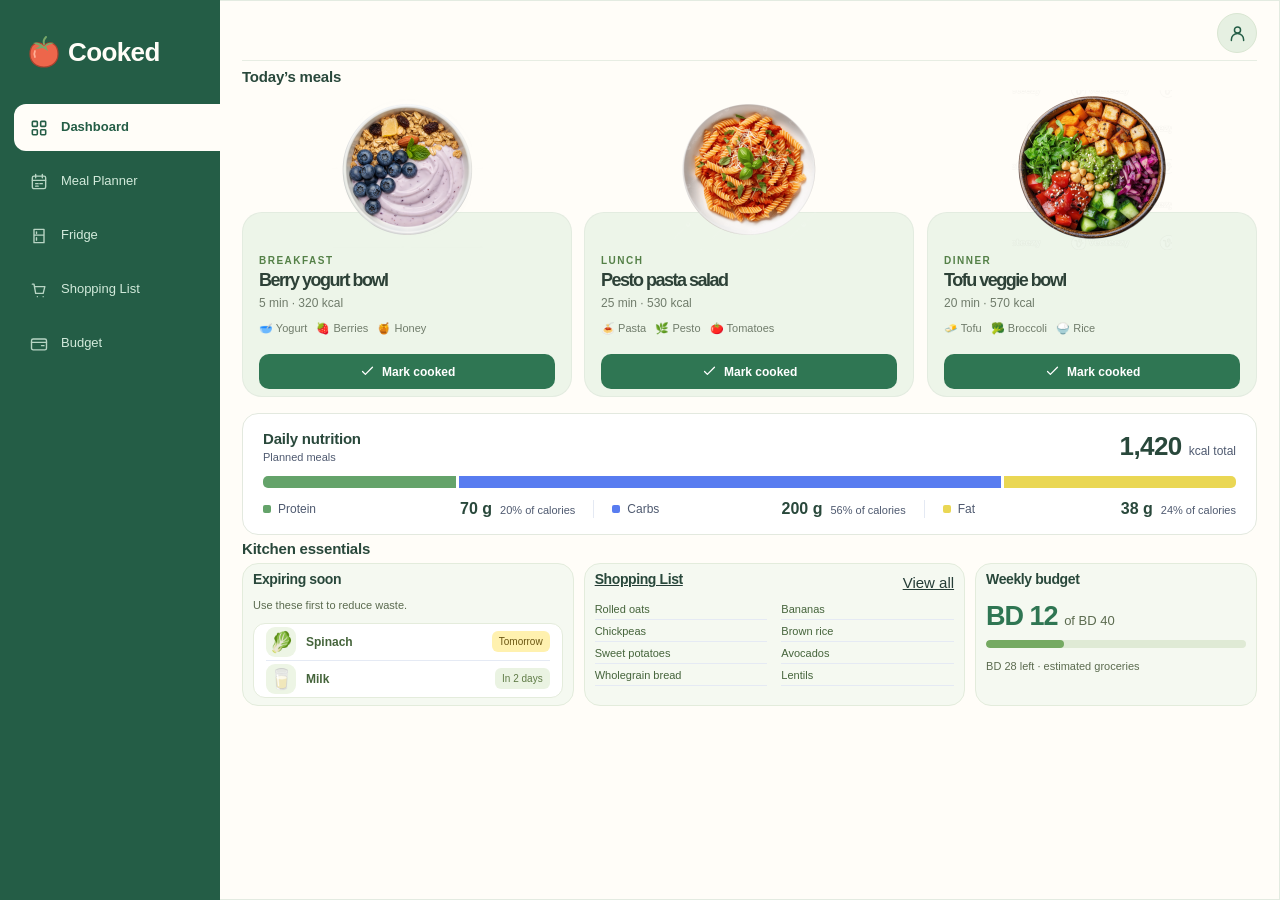
==== commit 45ad5d31: "Merge branch 'prototype' into prototype-fixes" ====
--- a/pages/Cooked.html
+++ b/pages/Cooked.html
@@ -535,8 +535,7 @@
 .sidebar .colored-logo{display:block;width:150px;height:36px;max-width:100%;aspect-ratio:150/36;flex-shrink:0;overflow:visible;filter:none;mix-blend-mode:normal}.sidebar-brand{min-height:40px;flex-shrink:0;overflow:visible}
 .actions button.cook{cursor:pointer;transition:background .15s,color .15s}.actions button.cook:hover{background:#245d46}.actions button.cook.done{background:#e1edda;color:#305334;border:1px solid #adc69b}.actions button.cook.done:hover{background:#d6e5cd}.cook-undo{font-size:10px;text-decoration:underline;text-underline-offset:2px;margin-left:auto;opacity:.8}.cook-undo[hidden]{display:none}.actions button.cook:focus-visible{outline:3px solid #5478ce;outline-offset:3px}
 @media(max-width:700px){.sidebar .colored-logo{width:125px;height:30px}.cook-undo{font-size:9px}}
-<style id="final-layout-polish">.shell{gap:0}.sidebar{border-radius:26px 0 0 26px}.main{border-radius:0 26px 26px 0}.sidebar .navitem.active{margin-right:-18px;padding-right:30px;border-radius:12px 0 0 12px}.welcome-eyebrow{display:none}body,body button,body input,body select,body h1,body h2,body h3,body p,body span,body label,body a{font-family:"Segoe UI",Arial,Helvetica,sans-serif}.heading h1,h1,h2,.meal h3,.weekheader h2,.listbutton strong,.nutrition strong,.primary,.day span,.sidebar-bottom{font-family:"Segoe UI",Arial,Helvetica,sans-serif;font-weight:700;letter-spacing:-1.5px}@media(min-width:1001px){html,body{height:100%;overflow:hidden}.shell{height:calc(100vh - 32px);min-height:640px;max-width:1640px;padding:16px;grid-template-columns:220px minmax(0,1fr);gap:0}.main{height:100%;overflow:hidden}.heading h1{margin-top:0}}@media(max-width:700px){html,body{height:auto;overflow:auto}.sidebar,.main{border-radius:0}.sidebar .navitem.active{margin-right:0;padding-right:12px;border-radius:12px}}</style><style id="mobile-meal-fix">@media(max-width:700px){.meals{grid-template-columns:minmax(0,1fr)!important;gap:14px!important}.meal{display:grid!important;grid-template-columns:110px minmax(0,1fr);column-gap:14px;align-items:center;padding:12px!important;height:auto!important}.meal::before{inset:0!important}.meal img{grid-row:1/6;max-width:110px!important;width:110px}.meal .type,.meal h3,.meal .meta,.meal .meal-ingredients,.meal .actions{grid-column:2;margin-top:2px!important}.meal .actions{margin-top:8px!important}}</style></head><body><div class="shell"><aside class="sidebar" aria-label="Sidebar"><div class="sidebar-brand"><svg class="logo colored-logo" viewBox="0 0 150 36" preserveAspectRatio="xMinYMid meet" role="img" aria-label="Cooked"><path d="M16 11C8 6 2 11 2 20c0 8 6 13 14 13s14-5 14-13c0-9-6-14-14-9Z" fill="#ed664b" stroke="#aa422f" stroke-width="1.2"/><path d="M16 13C12 8 8 8 5 9l7 3-5 3 8-1 5 3-2-5 8-3c-5-1-8 0-10 4Z" fill="#79a869"/><path d="M16 10c-1-3 0-5 2-7" fill="none" stroke="#79a869" stroke-width="2" stroke-linecap="round"/><path d="M7 17c-1 2-1 4 0 6" fill="none" stroke="#ffb096" stroke-width="1.7" stroke-linecap="round"/><text x="40" y="27" fill="#fffdf7" font-family="Segoe UI,Arial,Helvetica,sans-serif" font-size="26" font-weight="700" letter-spacing="-.6">Cooked</text></svg></div><nav aria-label="Main navigation" class="nav"><div class="navitem active" aria-current="page"><svg aria-hidden="true" viewBox="0 0 24 24"><rect x="4" y="4" width="6" height="6" rx="1"/><rect x="14" y="4" width="6" height="6" rx="1"/><rect x="4" y="14" width="6" height="6" rx="1"/><rect x="14" y="14" width="6" height="6" rx="1"/></svg>Dashboard</div><div class="navitem"><svg aria-hidden="true" viewBox="0 0 24 24"><rect x="4" y="5" width="16" height="15" rx="2"/><path d="M8 3v4M16 3v4M4 10h16M8 14h3M13 14h3M8 17h3"/></svg>Meal Planner</div><div class="navitem"><svg aria-hidden="true" viewBox="0 0 24 24"><path d="M6 4h12v16H6zM6 11h12M9 7v2M9 14v3"/></svg>Fridge</div><div class="navitem"><svg aria-hidden="true" viewBox="0 0 24 24"><path d="M4 5h2l2 11h9l2-8H7M10 20h.01M17 20h.01"/></svg>Shopping List</div><div class="navitem"><svg aria-hidden="true" viewBox="0 0 24 24"><rect x="3" y="6" width="18" height="13" rx="2"/><path d="M3 10h18M15 14h3"/></svg>Budget</div></nav></aside><main class="main"><div class="heading"><div><h1 class="sr-only" style="position:absolute!important;width:1px!important;height:1px!important;overflow:hidden!important;clip:rect(0,0,0,0)!important;margin:-1px!important;padding:0!important;border:0!important;white-space:nowrap!important">Dashboard</h1></div><div class="header-account"><span class="profile-icon" role="img" aria-label="User profile"><svg viewBox="0 0 24 24" fill="none" stroke="currentColor" stroke-width="1.7" stroke-linecap="round" stroke-linejoin="round" aria-hidden="true"><circle cx="12" cy="8" r="3.5"/><path d="M5 20v-1a7 7 0 0 1 14 0v1"/></svg></span></div></div><div class="content"><section class="today-section" aria-labelledby="today-heading"><div class="section-heading"><h2 id="today-heading">Today&#8217;s meals</h2></div><div class="meals" id="meals"><article class="meal"><img alt="Overhead photograph of Berry yogurt bowl" src="../assets/images/yogurt.png"/><div class="type">BREAKFAST</div><h3>Berry yogurt bowl</h3><div class="meta">5 min &middot; 320 kcal</div><div class="meal-ingredients">&#129379; Yogurt &nbsp; &#127827; Berries &nbsp; &#127855; Honey</div><div class="actions"><button type="button" class="cook" aria-pressed="false"><svg aria-hidden="true" viewBox="0 0 24 24"><path d="m5 12 4 4L19 6"></path></svg><span class="cook-label">Mark cooked</span><span class="cook-undo" hidden>Undo</span></button></div></article><article class="meal"><img alt="Overhead photograph of Pesto pasta salad" src="../assets/images/pasta_dish.png"/><div class="type">LUNCH</div><h3>Pesto pasta salad</h3><div class="meta">25 min &middot; 530 kcal</div><div class="meal-ingredients">&#127837; Pasta &nbsp; &#127807; Pesto &nbsp; &#127813; Tomatoes</div><div class="actions"><button type="button" class="cook" aria-pressed="false"><svg aria-hidden="true" viewBox="0 0 24 24"><path d="m5 12 4 4L19 6"></path></svg><span class="cook-label">Mark cooked</span><span class="cook-undo" hidden>Undo</span></button></div></article><article class="meal"><img alt="Overhead photograph of Tofu veggie bowl" src="../assets/images/tofu.png"/><div class="type">DINNER</div><h3>Tofu veggie bowl</h3><div class="meta">20 min &middot; 570 kcal</div><div class="meal-ingredients">&#129480; Tofu &nbsp; &#129382; Broccoli &nbsp; &#127834; Rice</div><div class="actions"><button type="button" class="cook" aria-pressed="false"><svg aria-hidden="true" viewBox="0 0 24 24"><path d="m5 12 4 4L19 6"></path></svg><span class="cook-label">Mark cooked</span><span class="cook-undo" hidden>Undo</span></button></div></article></div><section class="macro-breakdown" aria-labelledby="macro-title"><div class="macro-top"><div><h2 id="macro-title">Daily nutrition</h2><p>Planned meals</p></div><div class="macro-energy"><strong id="cal">1,420</strong><span>kcal total</span></div></div><div class="macro-bar" role="img" aria-label="Estimated calorie breakdown: protein 20 percent, carbs 56 percent, fat 24 percent"><span class="bar-protein" style="flex:20"></span><span class="bar-carbs" style="flex:56"></span><span class="bar-fat" style="flex:24"></span></div><dl class="macro-key"><div><dt><i class="bar-protein" aria-hidden="true"></i>Protein</dt><dd><strong>70 g</strong><span>20% of calories</span></dd></div><div><dt><i class="bar-carbs" aria-hidden="true"></i>Carbs</dt><dd><strong>200 g</strong><span>56% of calories</span></dd></div><div><dt><i class="bar-fat" aria-hidden="true"></i>Fat</dt><dd><strong>38 g</strong><span>24% of calories</span></dd></div></dl></section></section><aside class="rail" aria-labelledby="kitchen-heading"><div class="section-heading kitchen-heading"><h2 id="kitchen-heading">Kitchen essentials</h2></div><section class="note expiry-card"><div class="expiry-header"><h2>Expiring soon</h2></div><p class="expiry-subtitle">Use these first to reduce waste.</p><div class="expiry-list"><div class="expiry-row"><span class="expiry-image"><span class="ingredient" aria-hidden="true" style="font-size:20px;line-height:26px;text-align:center">&#129388;</span></span><span class="expiry-name">Spinach</span><span class="expiry-badge urgent">Tomorrow</span></div><div class="expiry-row"><span class="expiry-image"><span class="ingredient" aria-hidden="true" style="font-size:20px;line-height:26px;text-align:center">&#129371;</span></span><span class="expiry-name">Milk</span><span class="expiry-badge">In 2 days</span></div></div></section><section class="note shopping-card"><a class="shopping-card-link" href="Shopping-list.html"><div class="shopping-header"><h2>Shopping List</h2><span aria-hidden="true">View all</span></div></a><div class="shopping-items"><label>Rolled oats</label><label>Bananas</label><label>Chickpeas</label><label>Brown rice</label><label>Sweet potatoes</label><label>Avocados</label><label>Wholegrain bread</label><label>Lentils</label></div></section><section class="note budget-card"><h2>Weekly budget</h2><div class="budget"><span>BD 12</span> <small>of BD 40</small></div><div aria-label="Estimated grocery spending" aria-valuemax="40" aria-valuemin="0" aria-valuenow="12" class="progress" role="meter"><div></div></div><p class="muted">BD 28 left &middot; estimated groceries</p></section></aside></div></main></div><dialog class="meal-dialog" id="recipe-0" aria-labelledby="recipe-title-0"><div class="dialog-heading"><h2 id="recipe-title-0">Berry yogurt bowl</h2><button type="button" data-close aria-label="Close recipe">&#215;</button></div><p class="dialog-caption">Simple recipe &middot; 1 serving</p><h3>Ingredients</h3><ul><li>200 g Greek yogurt</li><li>100 g mixed berries</li><li>30 g granola</li><li>1 tsp honey</li></ul><h3>Method</h3><ol><li>Spoon the yogurt into a bowl.</li><li>Wash the berries and add them on top.</li><li>Finish with granola and a drizzle of honey.</li></ol></dialog><dialog class="meal-dialog" id="recipe-1" aria-labelledby="recipe-title-1"><div class="dialog-heading"><h2 id="recipe-title-1">Pesto pasta salad</h2><button type="button" data-close aria-label="Close recipe">&#215;</button></div><p class="dialog-caption">Simple recipe &middot; 1 serving</p><h3>Ingredients</h3><ul><li>75 g dry pasta</li><li>1 tbsp pesto</li><li>100 g cherry tomatoes</li><li>A handful of baby spinach</li><li>1 tsp olive oil</li></ul><h3>Method</h3><ol><li>Cook the pasta according to its packet, then drain and cool slightly.</li><li>Halve the tomatoes and rinse the spinach.</li><li>Toss the pasta with pesto, olive oil, tomatoes and spinach.</li></ol></dialog><dialog class="meal-dialog" id="recipe-2" aria-labelledby="recipe-title-2"><div class="dialog-heading"><h2 id="recipe-title-2">Tofu veggie bowl</h2><button type="button" data-close aria-label="Close recipe">&#215;</button></div><p class="dialog-caption">Simple recipe &middot; 1 serving</p><h3>Ingredients</h3><ul><li>150 g firm tofu</li><li>150 g cooked rice</li><li>100 g broccoli</li><li>1 small carrot</li><li>1 tbsp soy sauce</li><li>1 tsp oil</li></ul><h3>Method</h3><ol><li>Pat the tofu dry and cut it into cubes. Slice the carrot and cut the broccoli into florets.</li><li>Heat the oil in a pan and cook the tofu until golden.</li><li>Add the vegetables with a splash of water and cook until tender. Stir in the soy sauce.</li><li>Serve over the cooked rice.</li></ol></dialog><dialog class="meal-dialog week-dialog" id="weekly-plan" aria-labelledby="week-title"><div class="dialog-heading"><h2 id="week-title">Full week plan</h2><button type="button" data-close aria-label="Close weekly plan">&#215;</button></div><p class="dialog-caption">Sample weekly menu, including today's meals.</p><div class="week-table-wrap"><table class="week-table"><thead><tr><th>Day</th><th>Breakfast</th><th>Lunch</th><th>Dinner</th></tr></thead><tbody><tr><th scope="row">Mon</th><td>Overnight oats</td><td>Chickpea wrap</td><td>Vegetable curry</td></tr><tr class="current-day"><th scope="row">Tue ? Today</th><td>Berry yogurt bowl</td><td>Pesto pasta salad</td><td>Tofu veggie bowl</td></tr><tr><th scope="row">Wed</th><td>Banana toast</td><td>Lentil soup</td><td>Roasted vegetable rice</td></tr><tr><th scope="row">Thu</th><td>Apple porridge</td><td>Hummus wrap</td><td>Chickpea stew</td></tr><tr><th scope="row">Fri</th><td>Scrambled eggs</td><td>Quinoa salad</td><td>Vegetable noodles</td></tr><tr><th scope="row">Sat</th><td>Banana pancakes</td><td>Baked sweet potato</td><td>Bean tacos</td></tr><tr><th scope="row">Sun</th><td>Fruit and oats</td><td>Rice and bean bowl</td><td>Roasted vegetable couscous</td></tr></tbody></table></div></dialog><script>
-<style id="compact-dashboard-layout">
+</style><style id="final-layout-polish">.shell{gap:0}.sidebar{border-radius:26px 0 0 26px}.main{border-radius:0 26px 26px 0}.sidebar .navitem.active{margin-right:-18px;padding-right:30px;border-radius:12px 0 0 12px}.welcome-eyebrow{display:none}body,body button,body input,body select,body h1,body h2,body h3,body p,body span,body label,body a{font-family:"Segoe UI",Arial,Helvetica,sans-serif}.heading h1,h1,h2,.meal h3,.weekheader h2,.listbutton strong,.nutrition strong,.primary,.day span,.sidebar-bottom{font-family:"Segoe UI",Arial,Helvetica,sans-serif;font-weight:700;letter-spacing:-1.5px}@media(min-width:1001px){html,body{height:100%;overflow:hidden}.shell{height:calc(100vh - 32px);min-height:640px;max-width:1640px;padding:16px;grid-template-columns:220px minmax(0,1fr);gap:0}.main{height:100%;overflow:hidden}.heading h1{margin-top:0}}@media(max-width:700px){html,body{height:auto;overflow:auto}.sidebar,.main{border-radius:0}.sidebar .navitem.active{margin-right:0;padding-right:12px;border-radius:12px}}</style><style id="mobile-meal-fix">@media(max-width:700px){.meals{grid-template-columns:minmax(0,1fr)!important;gap:14px!important}.meal{display:grid!important;grid-template-columns:110px minmax(0,1fr);column-gap:14px;align-items:center;padding:12px!important;height:auto!important}.meal::before{inset:0!important}.meal img{grid-row:1/6;max-width:110px!important;width:110px}.meal .type,.meal h3,.meal .meta,.meal .meal-ingredients,.meal .actions{grid-column:2;margin-top:2px!important}.meal .actions{margin-top:8px!important}}</style><style id="compact-dashboard-layout">
 @media(min-width:1001px){
   .shell{padding:10px}
   .main{padding:12px 22px}
@@ -559,16 +558,14 @@
   .shopping-items{margin-top:5px}
   .budget-card .budget{margin:8px 0}
 }
-.sr-only{position:absolute;width:1px;height:1px;padding:0;margin:-1px;overflow:hidden;clip:rect(0,0,0,0);white-space:nowrap;border:0}</style></style></head><body><div class="shell"><aside class="sidebar" aria-label="Sidebar"><div class="sidebar-brand"><svg class="logo colored-logo" viewBox="0 0 150 36" preserveAspectRatio="xMinYMid meet" role="img" aria-label="Cooked"><path d="M16 11C8 6 2 11 2 20c0 8 6 13 14 13s14-5 14-13c0-9-6-14-14-9Z" fill="#ed664b" stroke="#aa422f" stroke-width="1.2"/><path d="M16 13C12 8 8 8 5 9l7 3-5 3 8-1 5 3-2-5 8-3c-5-1-8 0-10 4Z" fill="#79a869"/><path d="M16 10c-1-3 0-5 2-7" fill="none" stroke="#79a869" stroke-width="2" stroke-linecap="round"/><path d="M7 17c-1 2-1 4 0 6" fill="none" stroke="#ffb096" stroke-width="1.7" stroke-linecap="round"/><text x="40" y="27" fill="#fffdf7" font-family="Segoe UI,Arial,Helvetica,sans-serif" font-size="26" font-weight="700" letter-spacing="-.6">Cooked</text></svg></div><nav aria-label="Main navigation" class="nav"><div class="navitem active" aria-current="page"><svg aria-hidden="true" viewBox="0 0 24 24"><rect x="4" y="4" width="6" height="6" rx="1"/><rect x="14" y="4" width="6" height="6" rx="1"/><rect x="4" y="14" width="6" height="6" rx="1"/><rect x="14" y="14" width="6" height="6" rx="1"/></svg>Dashboard</div><div class="navitem"><svg aria-hidden="true" viewBox="0 0 24 24"><rect x="4" y="5" width="16" height="15" rx="2"/><path d="M8 3v4M16 3v4M4 10h16M8 14h3M13 14h3M8 17h3"/></svg>Meal Planner</div><div class="navitem"><svg aria-hidden="true" viewBox="0 0 24 24"><path d="M6 4h12v16H6zM6 11h12M9 7v2M9 14v3"/></svg>Fridge</div><div class="navitem"><svg aria-hidden="true" viewBox="0 0 24 24"><path d="M4 5h2l2 11h9l2-8H7M10 20h.01M17 20h.01"/></svg>Shopping List</div><div class="navitem"><svg aria-hidden="true" viewBox="0 0 24 24"><rect x="3" y="6" width="18" height="13" rx="2"/><path d="M3 10h18M15 14h3"/></svg>Budget</div></nav></aside><main class="main"><div class="heading"><div><h1 class="sr-only" style="position:absolute!important;width:1px!important;height:1px!important;overflow:hidden!important;clip:rect(0,0,0,0)!important;margin:-1px!important;padding:0!important;border:0!important;white-space:nowrap!important">Dashboard</h1></div><div class="header-account"><span class="profile-icon" role="img" aria-label="User profile"><svg viewBox="0 0 24 24" fill="none" stroke="currentColor" stroke-width="1.7" stroke-linecap="round" stroke-linejoin="round" aria-hidden="true"><circle cx="12" cy="8" r="3.5"/><path d="M5 20v-1a7 7 0 0 1 14 0v1"/></svg></span></div></div><div class="content"><section class="today-section" aria-labelledby="today-heading"><div class="section-heading"><h2 id="today-heading">Today&#8217;s meals</h2></div><div class="meals" id="meals"><article class="meal"><img alt="Overhead photograph of Berry yogurt bowl" src="../assets/images/yogurt.png"/><div class="type">BREAKFAST</div><h3>Berry yogurt bowl</h3><div class="meta">5 min &middot; 320 kcal</div><div class="meal-ingredients">&#129379; Yogurt &nbsp; &#127827; Berries &nbsp; &#127855; Honey</div><div class="actions"><button type="button" class="cook" aria-pressed="false"><svg aria-hidden="true" viewBox="0 0 24 24"><path d="m5 12 4 4L19 6"></path></svg><span class="cook-label">Mark cooked</span><span class="cook-undo" hidden>Undo</span></button></div></article><article class="meal"><img alt="Overhead photograph of Pesto pasta salad" src="../assets/images/pasta_dish.png"/><div class="type">LUNCH</div><h3>Pesto pasta salad</h3><div class="meta">25 min &middot; 530 kcal</div><div class="meal-ingredients">&#127837; Pasta &nbsp; &#127807; Pesto &nbsp; &#127813; Tomatoes</div><div class="actions"><button type="button" class="cook" aria-pressed="false"><svg aria-hidden="true" viewBox="0 0 24 24"><path d="m5 12 4 4L19 6"></path></svg><span class="cook-label">Mark cooked</span><span class="cook-undo" hidden>Undo</span></button></div></article><article class="meal"><img alt="Overhead photograph of Tofu veggie bowl" src="../assets/images/tofu.png"/><div class="type">DINNER</div><h3>Tofu veggie bowl</h3><div class="meta">20 min &middot; 570 kcal</div><div class="meal-ingredients">&#129480; Tofu &nbsp; &#129382; Broccoli &nbsp; &#127834; Rice</div><div class="actions"><button type="button" class="cook" aria-pressed="false"><svg aria-hidden="true" viewBox="0 0 24 24"><path d="m5 12 4 4L19 6"></path></svg><span class="cook-label">Mark cooked</span><span class="cook-undo" hidden>Undo</span></button></div></article></div><section class="macro-breakdown" aria-labelledby="macro-title"><div class="macro-top"><div><h2 id="macro-title">Daily nutrition</h2><p>Planned meals</p></div><div class="macro-energy"><strong id="cal">1,420</strong><span>kcal total</span></div></div><div class="macro-bar" role="img" aria-label="Estimated calorie breakdown: protein 20 percent, carbs 56 percent, fat 24 percent"><span class="bar-protein" style="flex:20"></span><span class="bar-carbs" style="flex:56"></span><span class="bar-fat" style="flex:24"></span></div><dl class="macro-key"><div><dt><i class="bar-protein" aria-hidden="true"></i>Protein</dt><dd><strong>70 g</strong><span>20% of calories</span></dd></div><div><dt><i class="bar-carbs" aria-hidden="true"></i>Carbs</dt><dd><strong>200 g</strong><span>56% of calories</span></dd></div><div><dt><i class="bar-fat" aria-hidden="true"></i>Fat</dt><dd><strong>38 g</strong><span>24% of calories</span></dd></div></dl></section></section><aside class="rail" aria-labelledby="kitchen-heading"><div class="section-heading kitchen-heading"><h2 id="kitchen-heading">Kitchen essentials</h2></div><section class="note expiry-card"><div class="expiry-header"><h2>Expiring soon</h2></div><p class="expiry-subtitle">Use these first to reduce waste.</p><div class="expiry-list"><div class="expiry-row"><span class="expiry-image"><span class="ingredient" aria-hidden="true" style="font-size:20px;line-height:26px;text-align:center">&#129388;</span></span><span class="expiry-name">Spinach</span><span class="expiry-badge urgent">Tomorrow</span></div><div class="expiry-row"><span class="expiry-image"><span class="ingredient" aria-hidden="true" style="font-size:20px;line-height:26px;text-align:center">&#129371;</span></span><span class="expiry-name">Milk</span><span class="expiry-badge">In 2 days</span></div></div></section><section class="note shopping-card"><a class="shopping-card-link" href="Shopping-list.html"><div class="shopping-header"><h2>Shopping List</h2><span aria-hidden="true">View all</span></div></a><div class="shopping-items"><label>Rolled oats</label><label>Bananas</label><label>Chickpeas</label><label>Brown rice</label><label>Sweet potatoes</label><label>Avocados</label><label>Wholegrain bread</label><label>Lentils</label></div></section><section class="note budget-card"><h2>Weekly budget</h2><div class="budget"><span>BD 12</span> <small>of BD 40</small></div><div aria-label="Estimated grocery spending" aria-valuemax="40" aria-valuemin="0" aria-valuenow="12" class="progress" role="meter"><div></div></div><p class="muted">BD 28 left &middot; estimated groceries</p></section></aside></div></main></div><dialog class="meal-dialog" id="recipe-0" aria-labelledby="recipe-title-0"><div class="dialog-heading"><h2 id="recipe-title-0">Berry yogurt bowl</h2><button type="button" data-close aria-label="Close recipe">&#215;</button></div><p class="dialog-caption">Simple recipe &middot; 1 serving</p><h3>Ingredients</h3><ul><li>200 g Greek yogurt</li><li>100 g mixed berries</li><li>30 g granola</li><li>1 tsp honey</li></ul><h3>Method</h3><ol><li>Spoon the yogurt into a bowl.</li><li>Wash the berries and add them on top.</li><li>Finish with granola and a drizzle of honey.</li></ol></dialog><dialog class="meal-dialog" id="recipe-1" aria-labelledby="recipe-title-1"><div class="dialog-heading"><h2 id="recipe-title-1">Pesto pasta salad</h2><button type="button" data-close aria-label="Close recipe">&#215;</button></div><p class="dialog-caption">Simple recipe &middot; 1 serving</p><h3>Ingredients</h3><ul><li>75 g dry pasta</li><li>1 tbsp pesto</li><li>100 g cherry tomatoes</li><li>A handful of baby spinach</li><li>1 tsp olive oil</li></ul><h3>Method</h3><ol><li>Cook the pasta according to its packet, then drain and cool slightly.</li><li>Halve the tomatoes and rinse the spinach.</li><li>Toss the pasta with pesto, olive oil, tomatoes and spinach.</li></ol></dialog><dialog class="meal-dialog" id="recipe-2" aria-labelledby="recipe-title-2"><div class="dialog-heading"><h2 id="recipe-title-2">Tofu veggie bowl</h2><button type="button" data-close aria-label="Close recipe">&#215;</button></div><p class="dialog-caption">Simple recipe &middot; 1 serving</p><h3>Ingredients</h3><ul><li>150 g firm tofu</li><li>150 g cooked rice</li><li>100 g broccoli</li><li>1 small carrot</li><li>1 tbsp soy sauce</li><li>1 tsp oil</li></ul><h3>Method</h3><ol><li>Pat the tofu dry and cut it into cubes. Slice the carrot and cut the broccoli into florets.</li><li>Heat the oil in a pan and cook the tofu until golden.</li><li>Add the vegetables with a splash of water and cook until tender. Stir in the soy sauce.</li><li>Serve over the cooked rice.</li></ol></dialog><dialog class="meal-dialog week-dialog" id="weekly-plan" aria-labelledby="week-title"><div class="dialog-heading"><h2 id="week-title">Full week plan</h2><button type="button" data-close aria-label="Close weekly plan">&#215;</button></div><p class="dialog-caption">Sample weekly menu, including today's meals.</p><div class="week-table-wrap"><table class="week-table"><thead><tr><th>Day</th><th>Breakfast</th><th>Lunch</th><th>Dinner</th></tr></thead><tbody><tr><th scope="row">Mon</th><td>Overnight oats</td><td>Chickpea wrap</td><td>Vegetable curry</td></tr><tr class="current-day"><th scope="row">Tue ? Today</th><td>Berry yogurt bowl</td><td>Pesto pasta salad</td><td>Tofu veggie bowl</td></tr><tr><th scope="row">Wed</th><td>Banana toast</td><td>Lentil soup</td><td>Roasted vegetable rice</td></tr><tr><th scope="row">Thu</th><td>Apple porridge</td><td>Hummus wrap</td><td>Chickpea stew</td></tr><tr><th scope="row">Fri</th><td>Scrambled eggs</td><td>Quinoa salad</td><td>Vegetable noodles</td></tr><tr><th scope="row">Sat</th><td>Banana pancakes</td><td>Baked sweet potato</td><td>Bean tacos</td></tr><tr><th scope="row">Sun</th><td>Fruit and oats</td><td>Rice and bean bowl</td><td>Roasted vegetable couscous</td></tr></tbody></table></div></dialog><script>
-<style id="zoom-safe-layout">
+.sr-only{position:absolute;width:1px;height:1px;padding:0;margin:-1px;overflow:hidden;clip:rect(0,0,0,0);white-space:nowrap;border:0}</style><style id="zoom-safe-layout">
 @media(min-width:1001px) and (max-height:760px){
   html,body{height:auto;overflow:auto}
   .shell{height:auto;min-height:100vh}
   .main{height:auto;min-height:calc(100vh - 20px);overflow:visible}
   .content{padding-bottom:18px}
 }
-.sr-only{position:absolute;width:1px;height:1px;padding:0;margin:-1px;overflow:hidden;clip:rect(0,0,0,0);white-space:nowrap;border:0}</style></style></head><body><div class="shell"><aside class="sidebar" aria-label="Sidebar"><div class="sidebar-brand"><svg class="logo colored-logo" viewBox="0 0 150 36" preserveAspectRatio="xMinYMid meet" role="img" aria-label="Cooked"><path d="M16 11C8 6 2 11 2 20c0 8 6 13 14 13s14-5 14-13c0-9-6-14-14-9Z" fill="#ed664b" stroke="#aa422f" stroke-width="1.2"/><path d="M16 13C12 8 8 8 5 9l7 3-5 3 8-1 5 3-2-5 8-3c-5-1-8 0-10 4Z" fill="#79a869"/><path d="M16 10c-1-3 0-5 2-7" fill="none" stroke="#79a869" stroke-width="2" stroke-linecap="round"/><path d="M7 17c-1 2-1 4 0 6" fill="none" stroke="#ffb096" stroke-width="1.7" stroke-linecap="round"/><text x="40" y="27" fill="#fffdf7" font-family="Segoe UI,Arial,Helvetica,sans-serif" font-size="26" font-weight="700" letter-spacing="-.6">Cooked</text></svg></div><nav aria-label="Main navigation" class="nav"><div class="navitem active" aria-current="page"><svg aria-hidden="true" viewBox="0 0 24 24"><rect x="4" y="4" width="6" height="6" rx="1"/><rect x="14" y="4" width="6" height="6" rx="1"/><rect x="4" y="14" width="6" height="6" rx="1"/><rect x="14" y="14" width="6" height="6" rx="1"/></svg>Dashboard</div><div class="navitem"><svg aria-hidden="true" viewBox="0 0 24 24"><rect x="4" y="5" width="16" height="15" rx="2"/><path d="M8 3v4M16 3v4M4 10h16M8 14h3M13 14h3M8 17h3"/></svg>Meal Planner</div><div class="navitem"><svg aria-hidden="true" viewBox="0 0 24 24"><path d="M6 4h12v16H6zM6 11h12M9 7v2M9 14v3"/></svg>Fridge</div><div class="navitem"><svg aria-hidden="true" viewBox="0 0 24 24"><path d="M4 5h2l2 11h9l2-8H7M10 20h.01M17 20h.01"/></svg>Shopping List</div><div class="navitem"><svg aria-hidden="true" viewBox="0 0 24 24"><rect x="3" y="6" width="18" height="13" rx="2"/><path d="M3 10h18M15 14h3"/></svg>Budget</div></nav></aside><main class="main"><div class="heading"><div><h1 class="sr-only" style="position:absolute!important;width:1px!important;height:1px!important;overflow:hidden!important;clip:rect(0,0,0,0)!important;margin:-1px!important;padding:0!important;border:0!important;white-space:nowrap!important">Dashboard</h1></div><div class="header-account"><span class="profile-icon" role="img" aria-label="User profile"><svg viewBox="0 0 24 24" fill="none" stroke="currentColor" stroke-width="1.7" stroke-linecap="round" stroke-linejoin="round" aria-hidden="true"><circle cx="12" cy="8" r="3.5"/><path d="M5 20v-1a7 7 0 0 1 14 0v1"/></svg></span></div></div><div class="content"><section class="today-section" aria-labelledby="today-heading"><div class="section-heading"><h2 id="today-heading">Today&#8217;s meals</h2></div><div class="meals" id="meals"><article class="meal"><img alt="Overhead photograph of Berry yogurt bowl" src="../assets/images/yogurt.png"/><div class="type">BREAKFAST</div><h3>Berry yogurt bowl</h3><div class="meta">5 min &middot; 320 kcal</div><div class="meal-ingredients">&#129379; Yogurt &nbsp; &#127827; Berries &nbsp; &#127855; Honey</div><div class="actions"><button type="button" class="cook" aria-pressed="false"><svg aria-hidden="true" viewBox="0 0 24 24"><path d="m5 12 4 4L19 6"></path></svg><span class="cook-label">Mark cooked</span><span class="cook-undo" hidden>Undo</span></button></div></article><article class="meal"><img alt="Overhead photograph of Pesto pasta salad" src="../assets/images/pasta_dish.png"/><div class="type">LUNCH</div><h3>Pesto pasta salad</h3><div class="meta">25 min &middot; 530 kcal</div><div class="meal-ingredients">&#127837; Pasta &nbsp; &#127807; Pesto &nbsp; &#127813; Tomatoes</div><div class="actions"><button type="button" class="cook" aria-pressed="false"><svg aria-hidden="true" viewBox="0 0 24 24"><path d="m5 12 4 4L19 6"></path></svg><span class="cook-label">Mark cooked</span><span class="cook-undo" hidden>Undo</span></button></div></article><article class="meal"><img alt="Overhead photograph of Tofu veggie bowl" src="../assets/images/tofu.png"/><div class="type">DINNER</div><h3>Tofu veggie bowl</h3><div class="meta">20 min &middot; 570 kcal</div><div class="meal-ingredients">&#129480; Tofu &nbsp; &#129382; Broccoli &nbsp; &#127834; Rice</div><div class="actions"><button type="button" class="cook" aria-pressed="false"><svg aria-hidden="true" viewBox="0 0 24 24"><path d="m5 12 4 4L19 6"></path></svg><span class="cook-label">Mark cooked</span><span class="cook-undo" hidden>Undo</span></button></div></article></div><section class="macro-breakdown" aria-labelledby="macro-title"><div class="macro-top"><div><h2 id="macro-title">Daily nutrition</h2><p>Planned meals</p></div><div class="macro-energy"><strong id="cal">1,420</strong><span>kcal total</span></div></div><div class="macro-bar" role="img" aria-label="Estimated calorie breakdown: protein 20 percent, carbs 56 percent, fat 24 percent"><span class="bar-protein" style="flex:20"></span><span class="bar-carbs" style="flex:56"></span><span class="bar-fat" style="flex:24"></span></div><dl class="macro-key"><div><dt><i class="bar-protein" aria-hidden="true"></i>Protein</dt><dd><strong>70 g</strong><span>20% of calories</span></dd></div><div><dt><i class="bar-carbs" aria-hidden="true"></i>Carbs</dt><dd><strong>200 g</strong><span>56% of calories</span></dd></div><div><dt><i class="bar-fat" aria-hidden="true"></i>Fat</dt><dd><strong>38 g</strong><span>24% of calories</span></dd></div></dl></section></section><aside class="rail" aria-labelledby="kitchen-heading"><div class="section-heading kitchen-heading"><h2 id="kitchen-heading">Kitchen essentials</h2></div><section class="note expiry-card"><div class="expiry-header"><h2>Expiring soon</h2></div><p class="expiry-subtitle">Use these first to reduce waste.</p><div class="expiry-list"><div class="expiry-row"><span class="expiry-image"><span class="ingredient" aria-hidden="true" style="font-size:20px;line-height:26px;text-align:center">&#129388;</span></span><span class="expiry-name">Spinach</span><span class="expiry-badge urgent">Tomorrow</span></div><div class="expiry-row"><span class="expiry-image"><span class="ingredient" aria-hidden="true" style="font-size:20px;line-height:26px;text-align:center">&#129371;</span></span><span class="expiry-name">Milk</span><span class="expiry-badge">In 2 days</span></div></div></section><section class="note shopping-card"><a class="shopping-card-link" href="Shopping-list.html"><div class="shopping-header"><h2>Shopping List</h2><span aria-hidden="true">View all</span></div></a><div class="shopping-items"><label>Rolled oats</label><label>Bananas</label><label>Chickpeas</label><label>Brown rice</label><label>Sweet potatoes</label><label>Avocados</label><label>Wholegrain bread</label><label>Lentils</label></div></section><section class="note budget-card"><h2>Weekly budget</h2><div class="budget"><span>BD 12</span> <small>of BD 40</small></div><div aria-label="Estimated grocery spending" aria-valuemax="40" aria-valuemin="0" aria-valuenow="12" class="progress" role="meter"><div></div></div><p class="muted">BD 28 left &middot; estimated groceries</p></section></aside></div></main></div><dialog class="meal-dialog" id="recipe-0" aria-labelledby="recipe-title-0"><div class="dialog-heading"><h2 id="recipe-title-0">Berry yogurt bowl</h2><button type="button" data-close aria-label="Close recipe">&#215;</button></div><p class="dialog-caption">Simple recipe &middot; 1 serving</p><h3>Ingredients</h3><ul><li>200 g Greek yogurt</li><li>100 g mixed berries</li><li>30 g granola</li><li>1 tsp honey</li></ul><h3>Method</h3><ol><li>Spoon the yogurt into a bowl.</li><li>Wash the berries and add them on top.</li><li>Finish with granola and a drizzle of honey.</li></ol></dialog><dialog class="meal-dialog" id="recipe-1" aria-labelledby="recipe-title-1"><div class="dialog-heading"><h2 id="recipe-title-1">Pesto pasta salad</h2><button type="button" data-close aria-label="Close recipe">&#215;</button></div><p class="dialog-caption">Simple recipe &middot; 1 serving</p><h3>Ingredients</h3><ul><li>75 g dry pasta</li><li>1 tbsp pesto</li><li>100 g cherry tomatoes</li><li>A handful of baby spinach</li><li>1 tsp olive oil</li></ul><h3>Method</h3><ol><li>Cook the pasta according to its packet, then drain and cool slightly.</li><li>Halve the tomatoes and rinse the spinach.</li><li>Toss the pasta with pesto, olive oil, tomatoes and spinach.</li></ol></dialog><dialog class="meal-dialog" id="recipe-2" aria-labelledby="recipe-title-2"><div class="dialog-heading"><h2 id="recipe-title-2">Tofu veggie bowl</h2><button type="button" data-close aria-label="Close recipe">&#215;</button></div><p class="dialog-caption">Simple recipe &middot; 1 serving</p><h3>Ingredients</h3><ul><li>150 g firm tofu</li><li>150 g cooked rice</li><li>100 g broccoli</li><li>1 small carrot</li><li>1 tbsp soy sauce</li><li>1 tsp oil</li></ul><h3>Method</h3><ol><li>Pat the tofu dry and cut it into cubes. Slice the carrot and cut the broccoli into florets.</li><li>Heat the oil in a pan and cook the tofu until golden.</li><li>Add the vegetables with a splash of water and cook until tender. Stir in the soy sauce.</li><li>Serve over the cooked rice.</li></ol></dialog><dialog class="meal-dialog week-dialog" id="weekly-plan" aria-labelledby="week-title"><div class="dialog-heading"><h2 id="week-title">Full week plan</h2><button type="button" data-close aria-label="Close weekly plan">&#215;</button></div><p class="dialog-caption">Sample weekly menu, including today's meals.</p><div class="week-table-wrap"><table class="week-table"><thead><tr><th>Day</th><th>Breakfast</th><th>Lunch</th><th>Dinner</th></tr></thead><tbody><tr><th scope="row">Mon</th><td>Overnight oats</td><td>Chickpea wrap</td><td>Vegetable curry</td></tr><tr class="current-day"><th scope="row">Tue ? Today</th><td>Berry yogurt bowl</td><td>Pesto pasta salad</td><td>Tofu veggie bowl</td></tr><tr><th scope="row">Wed</th><td>Banana toast</td><td>Lentil soup</td><td>Roasted vegetable rice</td></tr><tr><th scope="row">Thu</th><td>Apple porridge</td><td>Hummus wrap</td><td>Chickpea stew</td></tr><tr><th scope="row">Fri</th><td>Scrambled eggs</td><td>Quinoa salad</td><td>Vegetable noodles</td></tr><tr><th scope="row">Sat</th><td>Banana pancakes</td><td>Baked sweet potato</td><td>Bean tacos</td></tr><tr><th scope="row">Sun</th><td>Fruit and oats</td><td>Rice and bean bowl</td><td>Roasted vegetable couscous</td></tr></tbody></table></div></dialog><script>
-<style id="full-viewport-layout">
+</style><style id="full-viewport-layout">
 @media(min-width:1001px){
   .shell{width:100%;height:100vh;min-height:0;max-width:none;padding:0}
   .sidebar,.main{border-radius:0}
@@ -579,8 +576,7 @@
   .shell{height:auto;min-height:100vh}
   .main{height:auto;min-height:100vh;overflow:visible}
 }
-.sr-only{position:absolute;width:1px;height:1px;padding:0;margin:-1px;overflow:hidden;clip:rect(0,0,0,0);white-space:nowrap;border:0}</style></style></head><body><div class="shell"><aside class="sidebar" aria-label="Sidebar"><div class="sidebar-brand"><svg class="logo colored-logo" viewBox="0 0 150 36" preserveAspectRatio="xMinYMid meet" role="img" aria-label="Cooked"><path d="M16 11C8 6 2 11 2 20c0 8 6 13 14 13s14-5 14-13c0-9-6-14-14-9Z" fill="#ed664b" stroke="#aa422f" stroke-width="1.2"/><path d="M16 13C12 8 8 8 5 9l7 3-5 3 8-1 5 3-2-5 8-3c-5-1-8 0-10 4Z" fill="#79a869"/><path d="M16 10c-1-3 0-5 2-7" fill="none" stroke="#79a869" stroke-width="2" stroke-linecap="round"/><path d="M7 17c-1 2-1 4 0 6" fill="none" stroke="#ffb096" stroke-width="1.7" stroke-linecap="round"/><text x="40" y="27" fill="#fffdf7" font-family="Segoe UI,Arial,Helvetica,sans-serif" font-size="26" font-weight="700" letter-spacing="-.6">Cooked</text></svg></div><nav aria-label="Main navigation" class="nav"><div class="navitem active" aria-current="page"><svg aria-hidden="true" viewBox="0 0 24 24"><rect x="4" y="4" width="6" height="6" rx="1"/><rect x="14" y="4" width="6" height="6" rx="1"/><rect x="4" y="14" width="6" height="6" rx="1"/><rect x="14" y="14" width="6" height="6" rx="1"/></svg>Dashboard</div><div class="navitem"><svg aria-hidden="true" viewBox="0 0 24 24"><rect x="4" y="5" width="16" height="15" rx="2"/><path d="M8 3v4M16 3v4M4 10h16M8 14h3M13 14h3M8 17h3"/></svg>Meal Planner</div><div class="navitem"><svg aria-hidden="true" viewBox="0 0 24 24"><path d="M6 4h12v16H6zM6 11h12M9 7v2M9 14v3"/></svg>Fridge</div><div class="navitem"><svg aria-hidden="true" viewBox="0 0 24 24"><path d="M4 5h2l2 11h9l2-8H7M10 20h.01M17 20h.01"/></svg>Shopping List</div><div class="navitem"><svg aria-hidden="true" viewBox="0 0 24 24"><rect x="3" y="6" width="18" height="13" rx="2"/><path d="M3 10h18M15 14h3"/></svg>Budget</div></nav></aside><main class="main"><div class="heading"><div><h1 class="sr-only" style="position:absolute!important;width:1px!important;height:1px!important;overflow:hidden!important;clip:rect(0,0,0,0)!important;margin:-1px!important;padding:0!important;border:0!important;white-space:nowrap!important">Dashboard</h1></div><div class="header-account"><span class="profile-icon" role="img" aria-label="User profile"><svg viewBox="0 0 24 24" fill="none" stroke="currentColor" stroke-width="1.7" stroke-linecap="round" stroke-linejoin="round" aria-hidden="true"><circle cx="12" cy="8" r="3.5"/><path d="M5 20v-1a7 7 0 0 1 14 0v1"/></svg></span></div></div><div class="content"><section class="today-section" aria-labelledby="today-heading"><div class="section-heading"><h2 id="today-heading">Today&#8217;s meals</h2></div><div class="meals" id="meals"><article class="meal"><img alt="Overhead photograph of Berry yogurt bowl" src="../assets/images/yogurt.png"/><div class="type">BREAKFAST</div><h3>Berry yogurt bowl</h3><div class="meta">5 min &middot; 320 kcal</div><div class="meal-ingredients">&#129379; Yogurt &nbsp; &#127827; Berries &nbsp; &#127855; Honey</div><div class="actions"><button type="button" class="cook" aria-pressed="false"><svg aria-hidden="true" viewBox="0 0 24 24"><path d="m5 12 4 4L19 6"></path></svg><span class="cook-label">Mark cooked</span><span class="cook-undo" hidden>Undo</span></button></div></article><article class="meal"><img alt="Overhead photograph of Pesto pasta salad" src="../assets/images/pasta_dish.png"/><div class="type">LUNCH</div><h3>Pesto pasta salad</h3><div class="meta">25 min &middot; 530 kcal</div><div class="meal-ingredients">&#127837; Pasta &nbsp; &#127807; Pesto &nbsp; &#127813; Tomatoes</div><div class="actions"><button type="button" class="cook" aria-pressed="false"><svg aria-hidden="true" viewBox="0 0 24 24"><path d="m5 12 4 4L19 6"></path></svg><span class="cook-label">Mark cooked</span><span class="cook-undo" hidden>Undo</span></button></div></article><article class="meal"><img alt="Overhead photograph of Tofu veggie bowl" src="../assets/images/tofu.png"/><div class="type">DINNER</div><h3>Tofu veggie bowl</h3><div class="meta">20 min &middot; 570 kcal</div><div class="meal-ingredients">&#129480; Tofu &nbsp; &#129382; Broccoli &nbsp; &#127834; Rice</div><div class="actions"><button type="button" class="cook" aria-pressed="false"><svg aria-hidden="true" viewBox="0 0 24 24"><path d="m5 12 4 4L19 6"></path></svg><span class="cook-label">Mark cooked</span><span class="cook-undo" hidden>Undo</span></button></div></article></div><section class="macro-breakdown" aria-labelledby="macro-title"><div class="macro-top"><div><h2 id="macro-title">Daily nutrition</h2><p>Planned meals</p></div><div class="macro-energy"><strong id="cal">1,420</strong><span>kcal total</span></div></div><div class="macro-bar" role="img" aria-label="Estimated calorie breakdown: protein 20 percent, carbs 56 percent, fat 24 percent"><span class="bar-protein" style="flex:20"></span><span class="bar-carbs" style="flex:56"></span><span class="bar-fat" style="flex:24"></span></div><dl class="macro-key"><div><dt><i class="bar-protein" aria-hidden="true"></i>Protein</dt><dd><strong>70 g</strong><span>20% of calories</span></dd></div><div><dt><i class="bar-carbs" aria-hidden="true"></i>Carbs</dt><dd><strong>200 g</strong><span>56% of calories</span></dd></div><div><dt><i class="bar-fat" aria-hidden="true"></i>Fat</dt><dd><strong>38 g</strong><span>24% of calories</span></dd></div></dl></section></section><aside class="rail" aria-labelledby="kitchen-heading"><div class="section-heading kitchen-heading"><h2 id="kitchen-heading">Kitchen essentials</h2></div><section class="note expiry-card"><div class="expiry-header"><h2>Expiring soon</h2></div><p class="expiry-subtitle">Use these first to reduce waste.</p><div class="expiry-list"><div class="expiry-row"><span class="expiry-image"><span class="ingredient" aria-hidden="true" style="font-size:20px;line-height:26px;text-align:center">&#129388;</span></span><span class="expiry-name">Spinach</span><span class="expiry-badge urgent">Tomorrow</span></div><div class="expiry-row"><span class="expiry-image"><span class="ingredient" aria-hidden="true" style="font-size:20px;line-height:26px;text-align:center">&#129371;</span></span><span class="expiry-name">Milk</span><span class="expiry-badge">In 2 days</span></div></div></section><section class="note shopping-card"><a class="shopping-card-link" href="Shopping-list.html"><div class="shopping-header"><h2>Shopping List</h2><span aria-hidden="true">View all</span></div></a><div class="shopping-items"><label>Rolled oats</label><label>Bananas</label><label>Chickpeas</label><label>Brown rice</label><label>Sweet potatoes</label><label>Avocados</label><label>Wholegrain bread</label><label>Lentils</label></div></section><section class="note budget-card"><h2>Weekly budget</h2><div class="budget"><span>BD 12</span> <small>of BD 40</small></div><div aria-label="Estimated grocery spending" aria-valuemax="40" aria-valuemin="0" aria-valuenow="12" class="progress" role="meter"><div></div></div><p class="muted">BD 28 left &middot; estimated groceries</p></section></aside></div></main></div><dialog class="meal-dialog" id="recipe-0" aria-labelledby="recipe-title-0"><div class="dialog-heading"><h2 id="recipe-title-0">Berry yogurt bowl</h2><button type="button" data-close aria-label="Close recipe">&#215;</button></div><p class="dialog-caption">Simple recipe &middot; 1 serving</p><h3>Ingredients</h3><ul><li>200 g Greek yogurt</li><li>100 g mixed berries</li><li>30 g granola</li><li>1 tsp honey</li></ul><h3>Method</h3><ol><li>Spoon the yogurt into a bowl.</li><li>Wash the berries and add them on top.</li><li>Finish with granola and a drizzle of honey.</li></ol></dialog><dialog class="meal-dialog" id="recipe-1" aria-labelledby="recipe-title-1"><div class="dialog-heading"><h2 id="recipe-title-1">Pesto pasta salad</h2><button type="button" data-close aria-label="Close recipe">&#215;</button></div><p class="dialog-caption">Simple recipe &middot; 1 serving</p><h3>Ingredients</h3><ul><li>75 g dry pasta</li><li>1 tbsp pesto</li><li>100 g cherry tomatoes</li><li>A handful of baby spinach</li><li>1 tsp olive oil</li></ul><h3>Method</h3><ol><li>Cook the pasta according to its packet, then drain and cool slightly.</li><li>Halve the tomatoes and rinse the spinach.</li><li>Toss the pasta with pesto, olive oil, tomatoes and spinach.</li></ol></dialog><dialog class="meal-dialog" id="recipe-2" aria-labelledby="recipe-title-2"><div class="dialog-heading"><h2 id="recipe-title-2">Tofu veggie bowl</h2><button type="button" data-close aria-label="Close recipe">&#215;</button></div><p class="dialog-caption">Simple recipe &middot; 1 serving</p><h3>Ingredients</h3><ul><li>150 g firm tofu</li><li>150 g cooked rice</li><li>100 g broccoli</li><li>1 small carrot</li><li>1 tbsp soy sauce</li><li>1 tsp oil</li></ul><h3>Method</h3><ol><li>Pat the tofu dry and cut it into cubes. Slice the carrot and cut the broccoli into florets.</li><li>Heat the oil in a pan and cook the tofu until golden.</li><li>Add the vegetables with a splash of water and cook until tender. Stir in the soy sauce.</li><li>Serve over the cooked rice.</li></ol></dialog><dialog class="meal-dialog week-dialog" id="weekly-plan" aria-labelledby="week-title"><div class="dialog-heading"><h2 id="week-title">Full week plan</h2><button type="button" data-close aria-label="Close weekly plan">&#215;</button></div><p class="dialog-caption">Sample weekly menu, including today's meals.</p><div class="week-table-wrap"><table class="week-table"><thead><tr><th>Day</th><th>Breakfast</th><th>Lunch</th><th>Dinner</th></tr></thead><tbody><tr><th scope="row">Mon</th><td>Overnight oats</td><td>Chickpea wrap</td><td>Vegetable curry</td></tr><tr class="current-day"><th scope="row">Tue ? Today</th><td>Berry yogurt bowl</td><td>Pesto pasta salad</td><td>Tofu veggie bowl</td></tr><tr><th scope="row">Wed</th><td>Banana toast</td><td>Lentil soup</td><td>Roasted vegetable rice</td></tr><tr><th scope="row">Thu</th><td>Apple porridge</td><td>Hummus wrap</td><td>Chickpea stew</td></tr><tr><th scope="row">Fri</th><td>Scrambled eggs</td><td>Quinoa salad</td><td>Vegetable noodles</td></tr><tr><th scope="row">Sat</th><td>Banana pancakes</td><td>Baked sweet potato</td><td>Bean tacos</td></tr><tr><th scope="row">Sun</th><td>Fruit and oats</td><td>Rice and bean bowl</td><td>Roasted vegetable couscous</td></tr></tbody></table></div></dialog><script>
-<style id="shared-shell-sizing">
+</style><style id="shared-shell-sizing">
 @media(min-width:901px){
   .shell{width:100%;height:100vh;min-height:0;max-width:none;padding:0;grid-template-columns:220px minmax(0,1fr);gap:0}
   .sidebar,.main{border-radius:0}
@@ -595,7 +591,7 @@
   .shell{height:auto;min-height:100vh}
   .main{height:auto;min-height:100vh;overflow:visible}
 }
-.sr-only{position:absolute;width:1px;height:1px;padding:0;margin:-1px;overflow:hidden;clip:rect(0,0,0,0);white-space:nowrap;border:0}</style></style></head><body><div class="shell"><aside class="sidebar" aria-label="Sidebar"><div class="sidebar-brand"><svg class="logo colored-logo" viewBox="0 0 150 36" preserveAspectRatio="xMinYMid meet" role="img" aria-label="Cooked"><path d="M16 11C8 6 2 11 2 20c0 8 6 13 14 13s14-5 14-13c0-9-6-14-14-9Z" fill="#ed664b" stroke="#aa422f" stroke-width="1.2"/><path d="M16 13C12 8 8 8 5 9l7 3-5 3 8-1 5 3-2-5 8-3c-5-1-8 0-10 4Z" fill="#79a869"/><path d="M16 10c-1-3 0-5 2-7" fill="none" stroke="#79a869" stroke-width="2" stroke-linecap="round"/><path d="M7 17c-1 2-1 4 0 6" fill="none" stroke="#ffb096" stroke-width="1.7" stroke-linecap="round"/><text x="40" y="27" fill="#fffdf7" font-family="Segoe UI,Arial,Helvetica,sans-serif" font-size="26" font-weight="700" letter-spacing="-.6">Cooked</text></svg></div><nav aria-label="Main navigation" class="nav"><div class="navitem active" aria-current="page"><svg aria-hidden="true" viewBox="0 0 24 24"><rect x="4" y="4" width="6" height="6" rx="1"/><rect x="14" y="4" width="6" height="6" rx="1"/><rect x="4" y="14" width="6" height="6" rx="1"/><rect x="14" y="14" width="6" height="6" rx="1"/></svg>Dashboard</div><div class="navitem"><svg aria-hidden="true" viewBox="0 0 24 24"><rect x="4" y="5" width="16" height="15" rx="2"/><path d="M8 3v4M16 3v4M4 10h16M8 14h3M13 14h3M8 17h3"/></svg>Meal Planner</div><div class="navitem"><svg aria-hidden="true" viewBox="0 0 24 24"><path d="M6 4h12v16H6zM6 11h12M9 7v2M9 14v3"/></svg>Fridge</div><div class="navitem"><svg aria-hidden="true" viewBox="0 0 24 24"><path d="M4 5h2l2 11h9l2-8H7M10 20h.01M17 20h.01"/></svg>Shopping List</div><div class="navitem"><svg aria-hidden="true" viewBox="0 0 24 24"><rect x="3" y="6" width="18" height="13" rx="2"/><path d="M3 10h18M15 14h3"/></svg>Budget</div></nav></aside><main class="main"><div class="heading"><div><h1 class="sr-only" style="position:absolute!important;width:1px!important;height:1px!important;overflow:hidden!important;clip:rect(0,0,0,0)!important;margin:-1px!important;padding:0!important;border:0!important;white-space:nowrap!important">Dashboard</h1></div><div class="header-account"><span class="profile-icon" role="img" aria-label="User profile"><svg viewBox="0 0 24 24" fill="none" stroke="currentColor" stroke-width="1.7" stroke-linecap="round" stroke-linejoin="round" aria-hidden="true"><circle cx="12" cy="8" r="3.5"/><path d="M5 20v-1a7 7 0 0 1 14 0v1"/></svg></span></div></div><div class="content"><section class="today-section" aria-labelledby="today-heading"><div class="section-heading"><h2 id="today-heading">Today&#8217;s meals</h2></div><div class="meals" id="meals"><article class="meal"><img alt="Overhead photograph of Berry yogurt bowl" src="../assets/images/yogurt.png"/><div class="type">BREAKFAST</div><h3>Berry yogurt bowl</h3><div class="meta">5 min &middot; 320 kcal</div><div class="meal-ingredients">&#129379; Yogurt &nbsp; &#127827; Berries &nbsp; &#127855; Honey</div><div class="actions"><button type="button" class="cook" aria-pressed="false"><svg aria-hidden="true" viewBox="0 0 24 24"><path d="m5 12 4 4L19 6"></path></svg><span class="cook-label">Mark cooked</span><span class="cook-undo" hidden>Undo</span></button></div></article><article class="meal"><img alt="Overhead photograph of Pesto pasta salad" src="../assets/images/pasta_dish.png"/><div class="type">LUNCH</div><h3>Pesto pasta salad</h3><div class="meta">25 min &middot; 530 kcal</div><div class="meal-ingredients">&#127837; Pasta &nbsp; &#127807; Pesto &nbsp; &#127813; Tomatoes</div><div class="actions"><button type="button" class="cook" aria-pressed="false"><svg aria-hidden="true" viewBox="0 0 24 24"><path d="m5 12 4 4L19 6"></path></svg><span class="cook-label">Mark cooked</span><span class="cook-undo" hidden>Undo</span></button></div></article><article class="meal"><img alt="Overhead photograph of Tofu veggie bowl" src="../assets/images/tofu.png"/><div class="type">DINNER</div><h3>Tofu veggie bowl</h3><div class="meta">20 min &middot; 570 kcal</div><div class="meal-ingredients">&#129480; Tofu &nbsp; &#129382; Broccoli &nbsp; &#127834; Rice</div><div class="actions"><button type="button" class="cook" aria-pressed="false"><svg aria-hidden="true" viewBox="0 0 24 24"><path d="m5 12 4 4L19 6"></path></svg><span class="cook-label">Mark cooked</span><span class="cook-undo" hidden>Undo</span></button></div></article></div><section class="macro-breakdown" aria-labelledby="macro-title"><div class="macro-top"><div><h2 id="macro-title">Daily nutrition</h2><p>Planned meals</p></div><div class="macro-energy"><strong id="cal">1,420</strong><span>kcal total</span></div></div><div class="macro-bar" role="img" aria-label="Estimated calorie breakdown: protein 20 percent, carbs 56 percent, fat 24 percent"><span class="bar-protein" style="flex:20"></span><span class="bar-carbs" style="flex:56"></span><span class="bar-fat" style="flex:24"></span></div><dl class="macro-key"><div><dt><i class="bar-protein" aria-hidden="true"></i>Protein</dt><dd><strong>70 g</strong><span>20% of calories</span></dd></div><div><dt><i class="bar-carbs" aria-hidden="true"></i>Carbs</dt><dd><strong>200 g</strong><span>56% of calories</span></dd></div><div><dt><i class="bar-fat" aria-hidden="true"></i>Fat</dt><dd><strong>38 g</strong><span>24% of calories</span></dd></div></dl></section></section><aside class="rail" aria-labelledby="kitchen-heading"><div class="section-heading kitchen-heading"><h2 id="kitchen-heading">Kitchen essentials</h2></div><section class="note expiry-card"><div class="expiry-header"><h2>Expiring soon</h2></div><p class="expiry-subtitle">Use these first to reduce waste.</p><div class="expiry-list"><div class="expiry-row"><span class="expiry-image"><span class="ingredient" aria-hidden="true" style="font-size:20px;line-height:26px;text-align:center">&#129388;</span></span><span class="expiry-name">Spinach</span><span class="expiry-badge urgent">Tomorrow</span></div><div class="expiry-row"><span class="expiry-image"><span class="ingredient" aria-hidden="true" style="font-size:20px;line-height:26px;text-align:center">&#129371;</span></span><span class="expiry-name">Milk</span><span class="expiry-badge">In 2 days</span></div></div></section><section class="note shopping-card"><a class="shopping-card-link" href="Shopping-list.html"><div class="shopping-header"><h2>Shopping List</h2><span aria-hidden="true">View all</span></div></a><div class="shopping-items"><label>Rolled oats</label><label>Bananas</label><label>Chickpeas</label><label>Brown rice</label><label>Sweet potatoes</label><label>Avocados</label><label>Wholegrain bread</label><label>Lentils</label></div></section><section class="note budget-card"><h2>Weekly budget</h2><div class="budget"><span>BD 12</span> <small>of BD 40</small></div><div aria-label="Estimated grocery spending" aria-valuemax="40" aria-valuemin="0" aria-valuenow="12" class="progress" role="meter"><div></div></div><p class="muted">BD 28 left &middot; estimated groceries</p></section></aside></div></main></div><dialog class="meal-dialog" id="recipe-0" aria-labelledby="recipe-title-0"><div class="dialog-heading"><h2 id="recipe-title-0">Berry yogurt bowl</h2><button type="button" data-close aria-label="Close recipe">&#215;</button></div><p class="dialog-caption">Simple recipe &middot; 1 serving</p><h3>Ingredients</h3><ul><li>200 g Greek yogurt</li><li>100 g mixed berries</li><li>30 g granola</li><li>1 tsp honey</li></ul><h3>Method</h3><ol><li>Spoon the yogurt into a bowl.</li><li>Wash the berries and add them on top.</li><li>Finish with granola and a drizzle of honey.</li></ol></dialog><dialog class="meal-dialog" id="recipe-1" aria-labelledby="recipe-title-1"><div class="dialog-heading"><h2 id="recipe-title-1">Pesto pasta salad</h2><button type="button" data-close aria-label="Close recipe">&#215;</button></div><p class="dialog-caption">Simple recipe &middot; 1 serving</p><h3>Ingredients</h3><ul><li>75 g dry pasta</li><li>1 tbsp pesto</li><li>100 g cherry tomatoes</li><li>A handful of baby spinach</li><li>1 tsp olive oil</li></ul><h3>Method</h3><ol><li>Cook the pasta according to its packet, then drain and cool slightly.</li><li>Halve the tomatoes and rinse the spinach.</li><li>Toss the pasta with pesto, olive oil, tomatoes and spinach.</li></ol></dialog><dialog class="meal-dialog" id="recipe-2" aria-labelledby="recipe-title-2"><div class="dialog-heading"><h2 id="recipe-title-2">Tofu veggie bowl</h2><button type="button" data-close aria-label="Close recipe">&#215;</button></div><p class="dialog-caption">Simple recipe &middot; 1 serving</p><h3>Ingredients</h3><ul><li>150 g firm tofu</li><li>150 g cooked rice</li><li>100 g broccoli</li><li>1 small carrot</li><li>1 tbsp soy sauce</li><li>1 tsp oil</li></ul><h3>Method</h3><ol><li>Pat the tofu dry and cut it into cubes. Slice the carrot and cut the broccoli into florets.</li><li>Heat the oil in a pan and cook the tofu until golden.</li><li>Add the vegetables with a splash of water and cook until tender. Stir in the soy sauce.</li><li>Serve over the cooked rice.</li></ol></dialog><dialog class="meal-dialog week-dialog" id="weekly-plan" aria-labelledby="week-title"><div class="dialog-heading"><h2 id="week-title">Full week plan</h2><button type="button" data-close aria-label="Close weekly plan">&#215;</button></div><p class="dialog-caption">Sample weekly menu, including today's meals.</p><div class="week-table-wrap"><table class="week-table"><thead><tr><th>Day</th><th>Breakfast</th><th>Lunch</th><th>Dinner</th></tr></thead><tbody><tr><th scope="row">Mon</th><td>Overnight oats</td><td>Chickpea wrap</td><td>Vegetable curry</td></tr><tr class="current-day"><th scope="row">Tue ? Today</th><td>Berry yogurt bowl</td><td>Pesto pasta salad</td><td>Tofu veggie bowl</td></tr><tr><th scope="row">Wed</th><td>Banana toast</td><td>Lentil soup</td><td>Roasted vegetable rice</td></tr><tr><th scope="row">Thu</th><td>Apple porridge</td><td>Hummus wrap</td><td>Chickpea stew</td></tr><tr><th scope="row">Fri</th><td>Scrambled eggs</td><td>Quinoa salad</td><td>Vegetable noodles</td></tr><tr><th scope="row">Sat</th><td>Banana pancakes</td><td>Baked sweet potato</td><td>Bean tacos</td></tr><tr><th scope="row">Sun</th><td>Fruit and oats</td><td>Rice and bean bowl</td><td>Roasted vegetable couscous</td></tr></tbody></table></div></dialog><script>
+</style><style id="cream-surface">.main{background:#fffdf8}.sidebar .navitem.active{background:#fffdf8}</style><style id="brand-link">a.sidebar-brand{text-decoration:none;color:inherit}</style><style id="allow-page-scroll">html,body{height:auto;min-height:100%;overflow-x:hidden;overflow-y:auto}.shell{height:auto;min-height:100vh;min-height:100dvh}.main{height:auto;min-height:0;overflow:visible}</style></head><body><div class="shell"><aside class="sidebar" aria-label="Sidebar"><a class="sidebar-brand" href="Cooked.html" aria-label="Cooked home"><svg class="logo colored-logo" viewBox="0 0 150 36" preserveAspectRatio="xMinYMid meet" role="img" aria-label="Cooked"><path d="M16 11C8 6 2 11 2 20c0 8 6 13 14 13s14-5 14-13c0-9-6-14-14-9Z" fill="#ed664b" stroke="#aa422f" stroke-width="1.2"/><path d="M16 13C12 8 8 8 5 9l7 3-5 3 8-1 5 3-2-5 8-3c-5-1-8 0-10 4Z" fill="#79a869"/><path d="M16 10c-1-3 0-5 2-7" fill="none" stroke="#79a869" stroke-width="2" stroke-linecap="round"/><path d="M7 17c-1 2-1 4 0 6" fill="none" stroke="#ffb096" stroke-width="1.7" stroke-linecap="round"/><text x="40" y="27" fill="#fffdf7" font-family="Segoe UI,Arial,Helvetica,sans-serif" font-size="26" font-weight="700" letter-spacing="-.6">Cooked</text></svg></a><nav aria-label="Main navigation" class="nav"><div class="navitem active" aria-current="page"><svg aria-hidden="true" viewBox="0 0 24 24"><rect x="4" y="4" width="6" height="6" rx="1"/><rect x="14" y="4" width="6" height="6" rx="1"/><rect x="4" y="14" width="6" height="6" rx="1"/><rect x="14" y="14" width="6" height="6" rx="1"/></svg>Dashboard</div><div class="navitem"><svg aria-hidden="true" viewBox="0 0 24 24"><rect x="4" y="5" width="16" height="15" rx="2"/><path d="M8 3v4M16 3v4M4 10h16M8 14h3M13 14h3M8 17h3"/></svg>Meal Planner</div><div class="navitem"><svg aria-hidden="true" viewBox="0 0 24 24"><path d="M6 4h12v16H6zM6 11h12M9 7v2M9 14v3"/></svg>Fridge</div><div class="navitem"><svg aria-hidden="true" viewBox="0 0 24 24"><path d="M4 5h2l2 11h9l2-8H7M10 20h.01M17 20h.01"/></svg>Shopping List</div><div class="navitem"><svg aria-hidden="true" viewBox="0 0 24 24"><rect x="3" y="6" width="18" height="13" rx="2"/><path d="M3 10h18M15 14h3"/></svg>Budget</div></nav></aside><main class="main"><div class="heading"><div><h1 class="sr-only" style="position:absolute!important;width:1px!important;height:1px!important;overflow:hidden!important;clip:rect(0,0,0,0)!important;margin:-1px!important;padding:0!important;border:0!important;white-space:nowrap!important">Dashboard</h1></div><div class="header-account"><span class="profile-icon" role="img" aria-label="User profile"><svg viewBox="0 0 24 24" fill="none" stroke="currentColor" stroke-width="1.7" stroke-linecap="round" stroke-linejoin="round" aria-hidden="true"><circle cx="12" cy="8" r="3.5"/><path d="M5 20v-1a7 7 0 0 1 14 0v1"/></svg></span></div></div><div class="content"><section class="today-section" aria-labelledby="today-heading"><div class="section-heading"><h2 id="today-heading">Today&#8217;s meals</h2></div><div class="meals" id="meals"><article class="meal"><img alt="Overhead photograph of Berry yogurt bowl" src="../assets/images/yogurt.png"/><div class="type">BREAKFAST</div><h3>Berry yogurt bowl</h3><div class="meta">5 min &middot; 320 kcal</div><div class="meal-ingredients">&#129379; Yogurt &nbsp; &#127827; Berries &nbsp; &#127855; Honey</div><div class="actions"><button type="button" class="cook" aria-pressed="false"><svg aria-hidden="true" viewBox="0 0 24 24"><path d="m5 12 4 4L19 6"></path></svg><span class="cook-label">Mark cooked</span><span class="cook-undo" hidden>Undo</span></button></div></article><article class="meal"><img alt="Overhead photograph of Pesto pasta salad" src="../assets/images/pasta_dish.png"/><div class="type">LUNCH</div><h3>Pesto pasta salad</h3><div class="meta">25 min &middot; 530 kcal</div><div class="meal-ingredients">&#127837; Pasta &nbsp; &#127807; Pesto &nbsp; &#127813; Tomatoes</div><div class="actions"><button type="button" class="cook" aria-pressed="false"><svg aria-hidden="true" viewBox="0 0 24 24"><path d="m5 12 4 4L19 6"></path></svg><span class="cook-label">Mark cooked</span><span class="cook-undo" hidden>Undo</span></button></div></article><article class="meal"><img alt="Overhead photograph of Tofu veggie bowl" src="../assets/images/tofu.png"/><div class="type">DINNER</div><h3>Tofu veggie bowl</h3><div class="meta">20 min &middot; 570 kcal</div><div class="meal-ingredients">&#129480; Tofu &nbsp; &#129382; Broccoli &nbsp; &#127834; Rice</div><div class="actions"><button type="button" class="cook" aria-pressed="false"><svg aria-hidden="true" viewBox="0 0 24 24"><path d="m5 12 4 4L19 6"></path></svg><span class="cook-label">Mark cooked</span><span class="cook-undo" hidden>Undo</span></button></div></article></div><section class="macro-breakdown" aria-labelledby="macro-title"><div class="macro-top"><div><h2 id="macro-title">Daily nutrition</h2><p>Planned meals</p></div><div class="macro-energy"><strong id="cal">1,420</strong><span>kcal total</span></div></div><div class="macro-bar" role="img" aria-label="Estimated calorie breakdown: protein 20 percent, carbs 56 percent, fat 24 percent"><span class="bar-protein" style="flex:20"></span><span class="bar-carbs" style="flex:56"></span><span class="bar-fat" style="flex:24"></span></div><dl class="macro-key"><div><dt><i class="bar-protein" aria-hidden="true"></i>Protein</dt><dd><strong>70 g</strong><span>20% of calories</span></dd></div><div><dt><i class="bar-carbs" aria-hidden="true"></i>Carbs</dt><dd><strong>200 g</strong><span>56% of calories</span></dd></div><div><dt><i class="bar-fat" aria-hidden="true"></i>Fat</dt><dd><strong>38 g</strong><span>24% of calories</span></dd></div></dl></section></section><aside class="rail" aria-labelledby="kitchen-heading"><div class="section-heading kitchen-heading"><h2 id="kitchen-heading">Kitchen essentials</h2></div><section class="note expiry-card"><div class="expiry-header"><h2>Expiring soon</h2></div><p class="expiry-subtitle">Use these first to reduce waste.</p><div class="expiry-list"><div class="expiry-row"><span class="expiry-image"><span class="ingredient" aria-hidden="true" style="font-size:20px;line-height:26px;text-align:center">&#129388;</span></span><span class="expiry-name">Spinach</span><span class="expiry-badge urgent">Tomorrow</span></div><div class="expiry-row"><span class="expiry-image"><span class="ingredient" aria-hidden="true" style="font-size:20px;line-height:26px;text-align:center">&#129371;</span></span><span class="expiry-name">Milk</span><span class="expiry-badge">In 2 days</span></div></div></section><section class="note shopping-card"><a class="shopping-card-link" href="Shopping-list.html"><div class="shopping-header"><h2>Shopping List</h2><span aria-hidden="true">View all</span></div></a><div class="shopping-items"><label>Rolled oats</label><label>Bananas</label><label>Chickpeas</label><label>Brown rice</label><label>Sweet potatoes</label><label>Avocados</label><label>Wholegrain bread</label><label>Lentils</label></div></section><section class="note budget-card"><h2>Weekly budget</h2><div class="budget"><span>BD 12</span> <small>of BD 40</small></div><div aria-label="Estimated grocery spending" aria-valuemax="40" aria-valuemin="0" aria-valuenow="12" class="progress" role="meter"><div></div></div><p class="muted">BD 28 left &middot; estimated groceries</p></section></aside></div></main></div><dialog class="meal-dialog" id="recipe-0" aria-labelledby="recipe-title-0"><div class="dialog-heading"><h2 id="recipe-title-0">Berry yogurt bowl</h2><button type="button" data-close aria-label="Close recipe">&#215;</button></div><p class="dialog-caption">Simple recipe &middot; 1 serving</p><h3>Ingredients</h3><ul><li>200 g Greek yogurt</li><li>100 g mixed berries</li><li>30 g granola</li><li>1 tsp honey</li></ul><h3>Method</h3><ol><li>Spoon the yogurt into a bowl.</li><li>Wash the berries and add them on top.</li><li>Finish with granola and a drizzle of honey.</li></ol></dialog><dialog class="meal-dialog" id="recipe-1" aria-labelledby="recipe-title-1"><div class="dialog-heading"><h2 id="recipe-title-1">Pesto pasta salad</h2><button type="button" data-close aria-label="Close recipe">&#215;</button></div><p class="dialog-caption">Simple recipe &middot; 1 serving</p><h3>Ingredients</h3><ul><li>75 g dry pasta</li><li>1 tbsp pesto</li><li>100 g cherry tomatoes</li><li>A handful of baby spinach</li><li>1 tsp olive oil</li></ul><h3>Method</h3><ol><li>Cook the pasta according to its packet, then drain and cool slightly.</li><li>Halve the tomatoes and rinse the spinach.</li><li>Toss the pasta with pesto, olive oil, tomatoes and spinach.</li></ol></dialog><dialog class="meal-dialog" id="recipe-2" aria-labelledby="recipe-title-2"><div class="dialog-heading"><h2 id="recipe-title-2">Tofu veggie bowl</h2><button type="button" data-close aria-label="Close recipe">&#215;</button></div><p class="dialog-caption">Simple recipe &middot; 1 serving</p><h3>Ingredients</h3><ul><li>150 g firm tofu</li><li>150 g cooked rice</li><li>100 g broccoli</li><li>1 small carrot</li><li>1 tbsp soy sauce</li><li>1 tsp oil</li></ul><h3>Method</h3><ol><li>Pat the tofu dry and cut it into cubes. Slice the carrot and cut the broccoli into florets.</li><li>Heat the oil in a pan and cook the tofu until golden.</li><li>Add the vegetables with a splash of water and cook until tender. Stir in the soy sauce.</li><li>Serve over the cooked rice.</li></ol></dialog><dialog class="meal-dialog week-dialog" id="weekly-plan" aria-labelledby="week-title"><div class="dialog-heading"><h2 id="week-title">Full week plan</h2><button type="button" data-close aria-label="Close weekly plan">&#215;</button></div><p class="dialog-caption">Sample weekly menu, including today's meals.</p><div class="week-table-wrap"><table class="week-table"><thead><tr><th>Day</th><th>Breakfast</th><th>Lunch</th><th>Dinner</th></tr></thead><tbody><tr><th scope="row">Mon</th><td>Overnight oats</td><td>Chickpea wrap</td><td>Vegetable curry</td></tr><tr class="current-day"><th scope="row">Tue ? Today</th><td>Berry yogurt bowl</td><td>Pesto pasta salad</td><td>Tofu veggie bowl</td></tr><tr><th scope="row">Wed</th><td>Banana toast</td><td>Lentil soup</td><td>Roasted vegetable rice</td></tr><tr><th scope="row">Thu</th><td>Apple porridge</td><td>Hummus wrap</td><td>Chickpea stew</td></tr><tr><th scope="row">Fri</th><td>Scrambled eggs</td><td>Quinoa salad</td><td>Vegetable noodles</td></tr><tr><th scope="row">Sat</th><td>Banana pancakes</td><td>Baked sweet potato</td><td>Bean tacos</td></tr><tr><th scope="row">Sun</th><td>Fruit and oats</td><td>Rice and bean bowl</td><td>Roasted vegetable couscous</td></tr></tbody></table></div></dialog><script>
 document.querySelectorAll('[data-open]').forEach(button=>button.addEventListener('click',()=>document.getElementById(button.dataset.open).showModal()));
 document.querySelectorAll('[data-close]').forEach(button=>button.addEventListener('click',()=>button.closest('dialog').close()));
 document.querySelectorAll('.meal-dialog').forEach(dialog=>dialog.addEventListener('click',event=>{if(event.target===dialog){const r=dialog.getBoundingClientRect();if(event.clientX<r.left||event.clientX>r.right||event.clientY<r.top||event.clientY>r.bottom)dialog.close();}}));
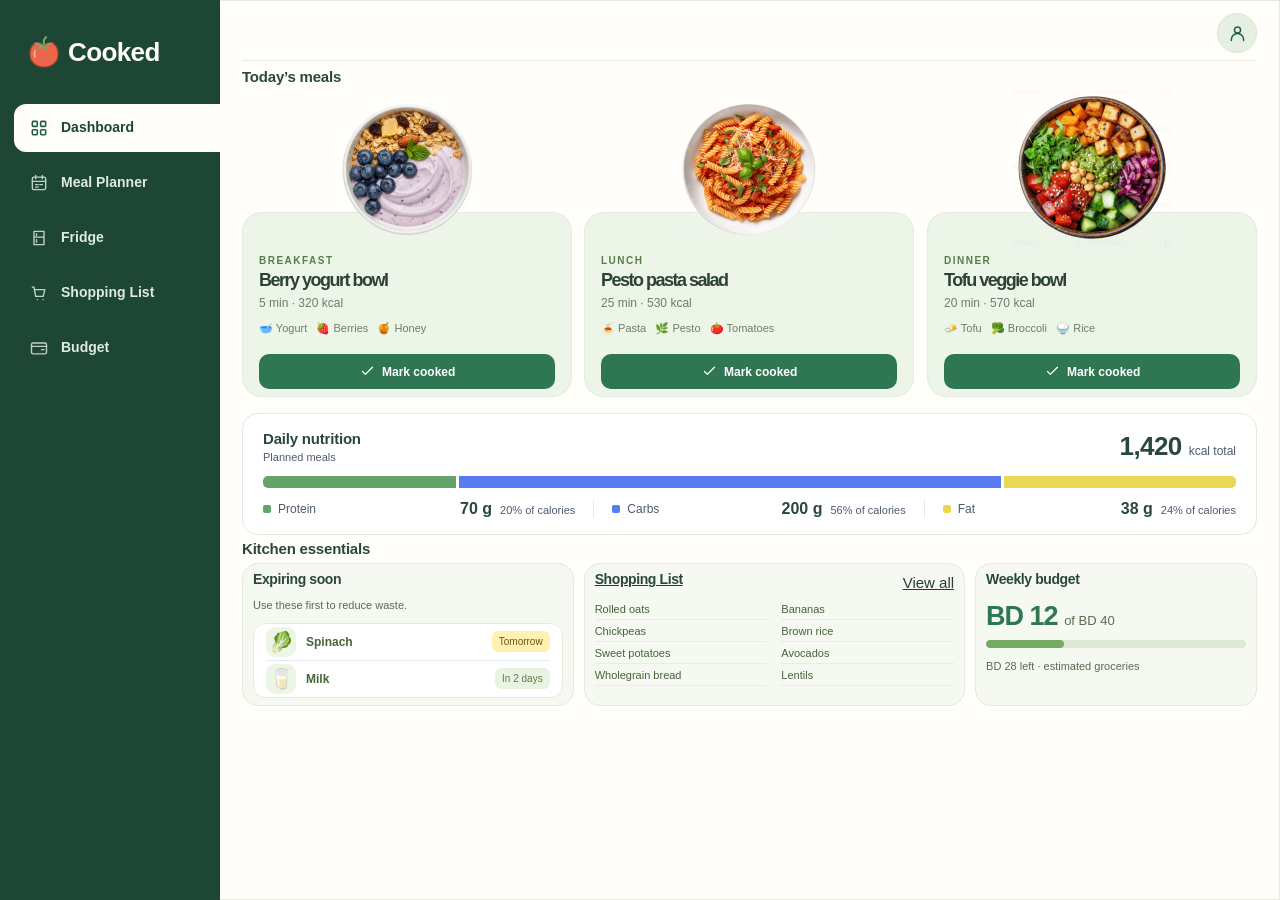
==== commit eec0be3b: "imrpove the dashboard theme" ====
--- a/pages/Cooked.html
+++ b/pages/Cooked.html
@@ -621,7 +621,20 @@
     });
   });
 })();
-</script><script id="dashboard-navigation">
+</script><style id="consistent-dark-green-shell">
+.sidebar{background:#1d4635}
+.sidebar .navitem{min-height:48px;padding:13px 15px;font-size:14px;font-weight:600;line-height:1.25;color:#dfeae2}
+.sidebar .navitem svg{width:20px;height:20px;flex-basis:20px}
+.sidebar .navitem.active{background:#fffefa;color:#1d4635;font-weight:700}
+.sidebar .navitem:hover{background:#ffffff12;color:#fffefa}
+body{background:#edf0e9}
+.main{background:#fffefa}
+@media(max-width:900px){.sidebar .navitem{font-size:13px}}
+@media(max-width:700px){
+  .sidebar .navitem{min-height:42px;font-size:12px;padding:10px 12px}
+  .sidebar .navitem.active{background:#fffefa;color:#1d4635}
+}
+</style><script id="dashboard-navigation">
 (() => {
   const destinations = {
     'Meal Planner': 'Meal-planner.html',
